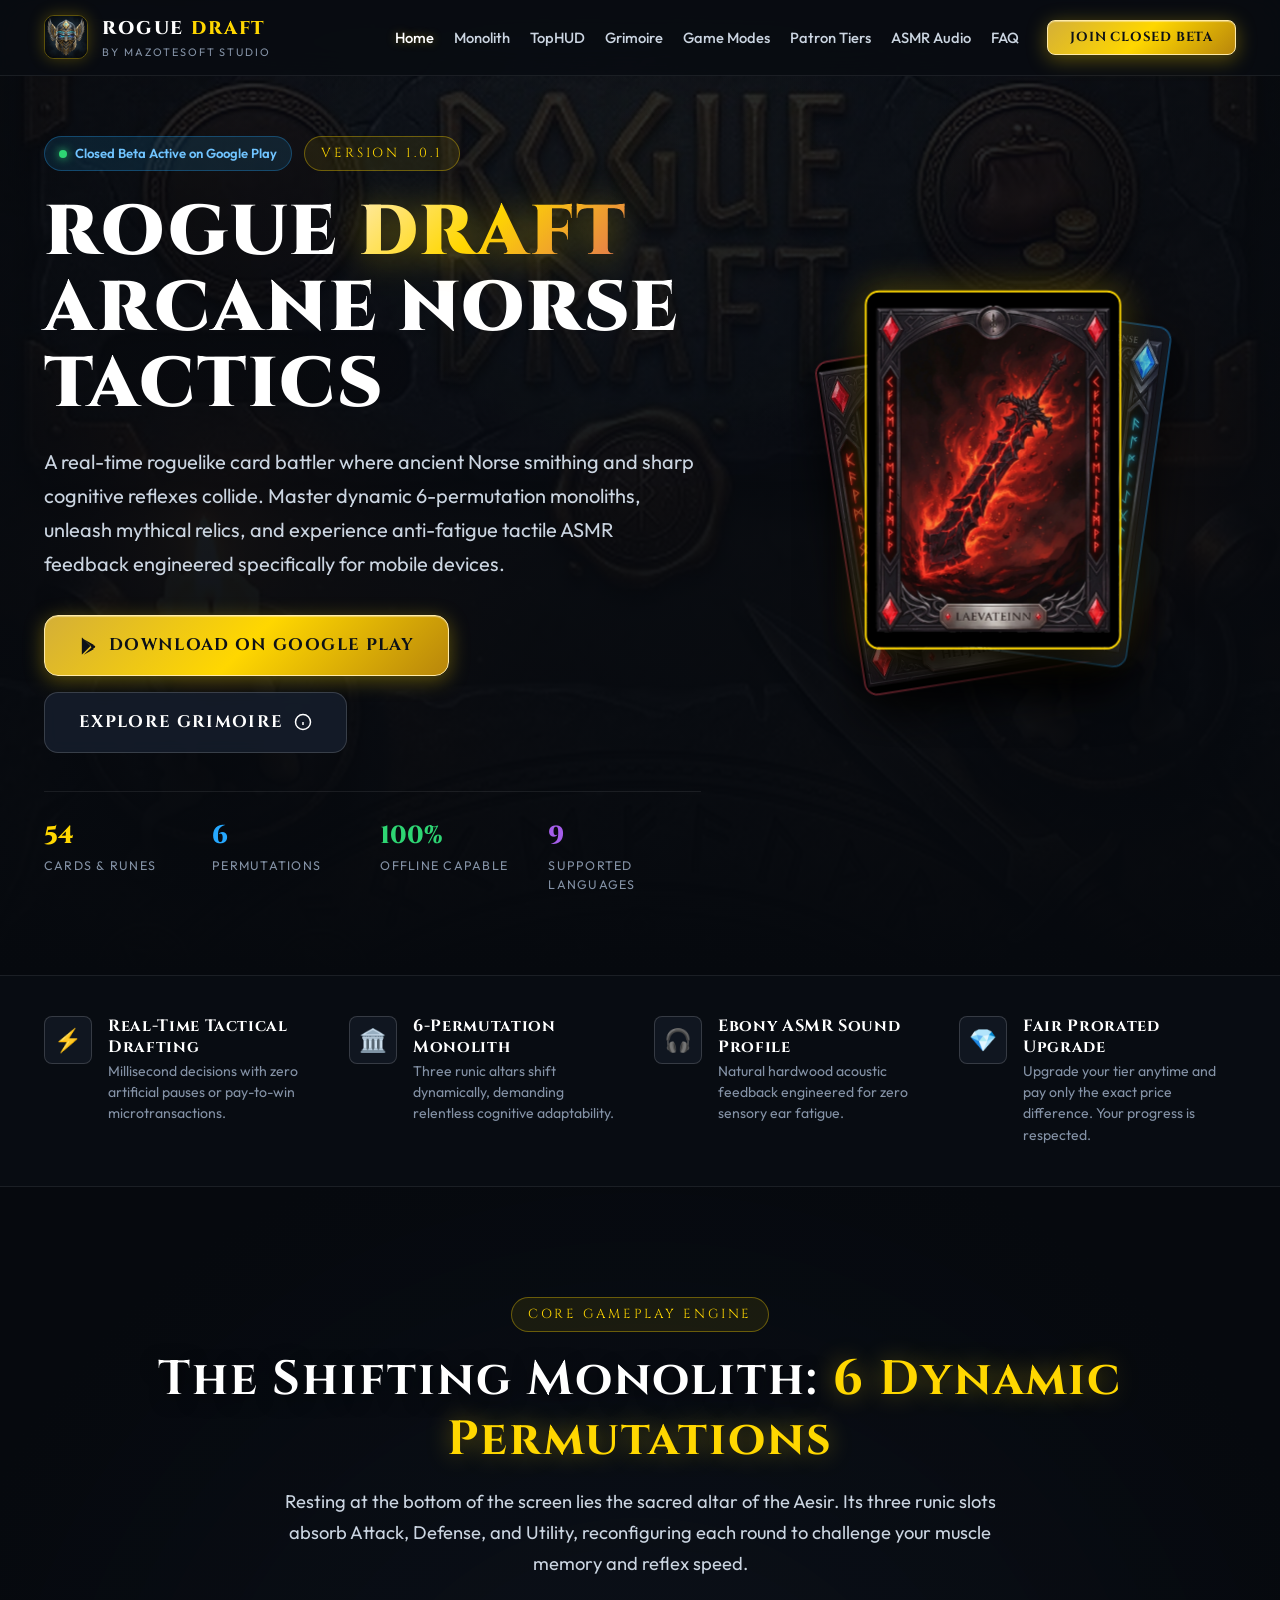
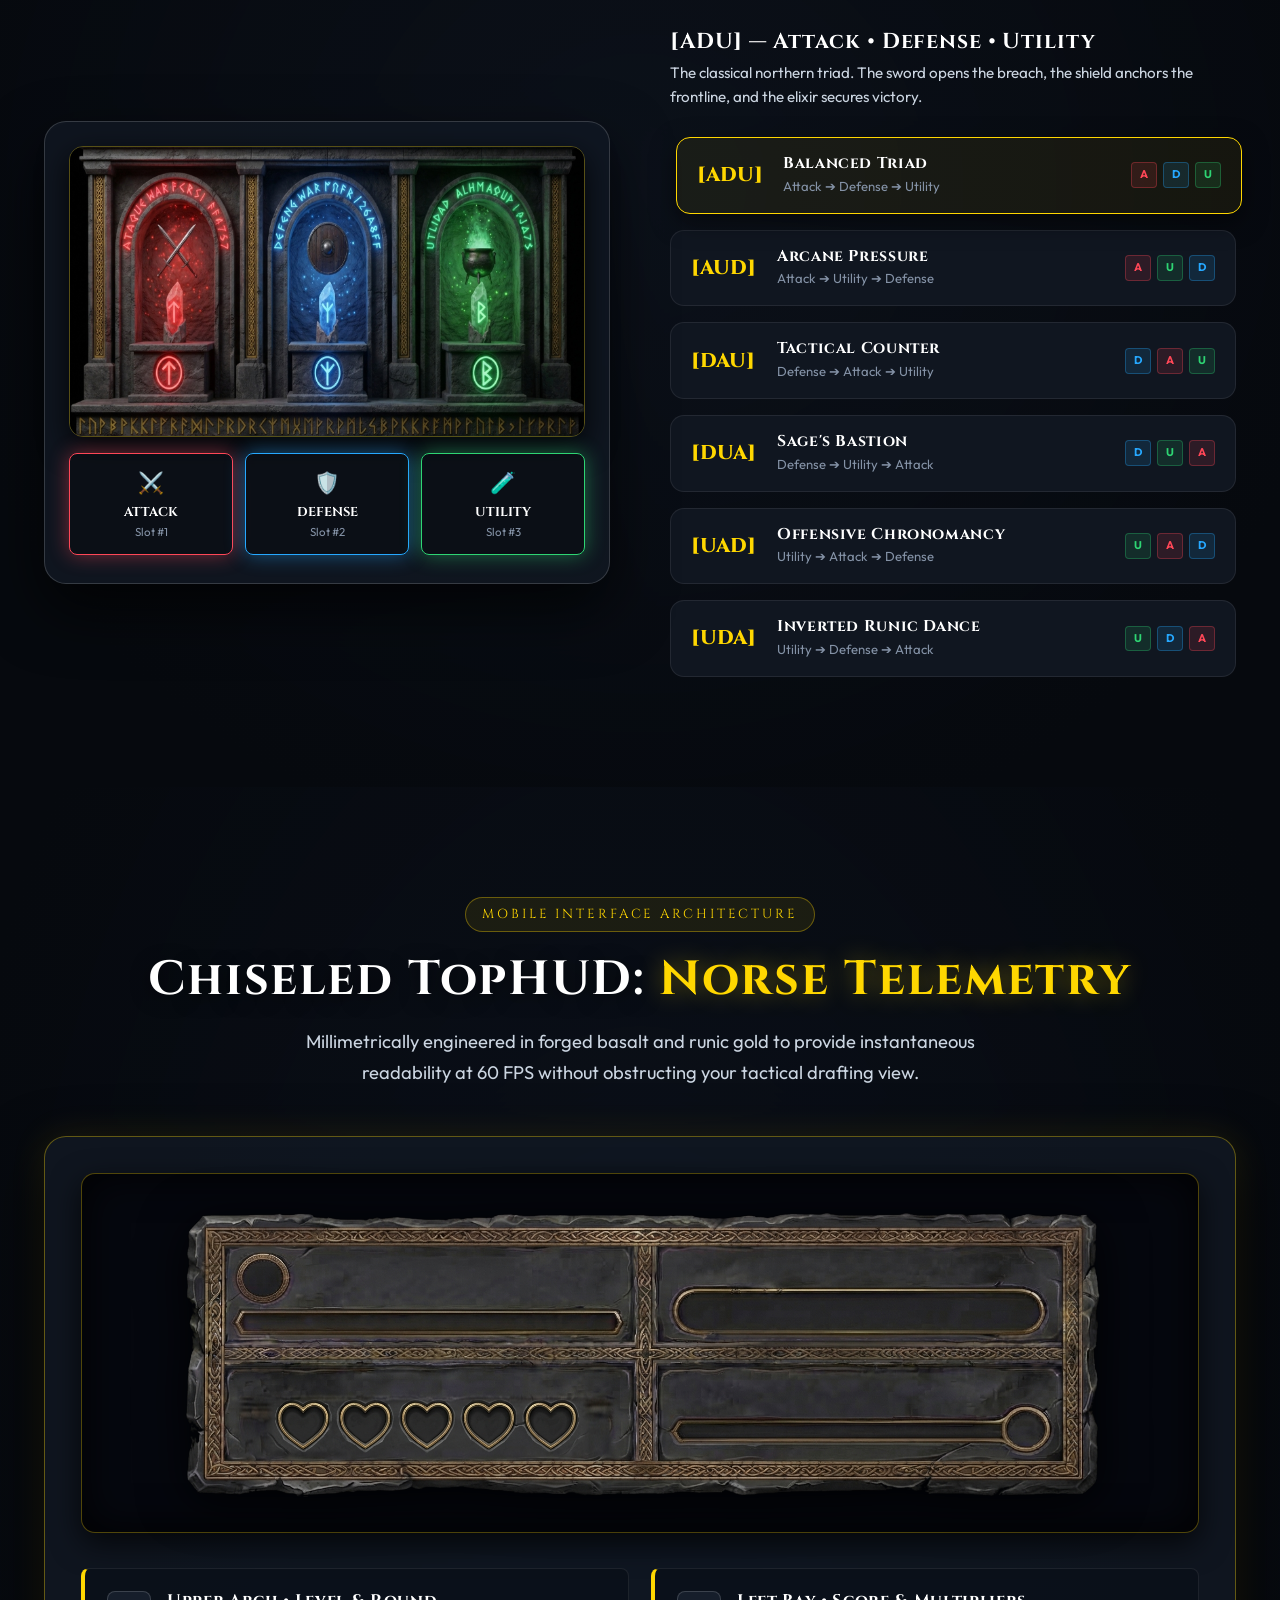
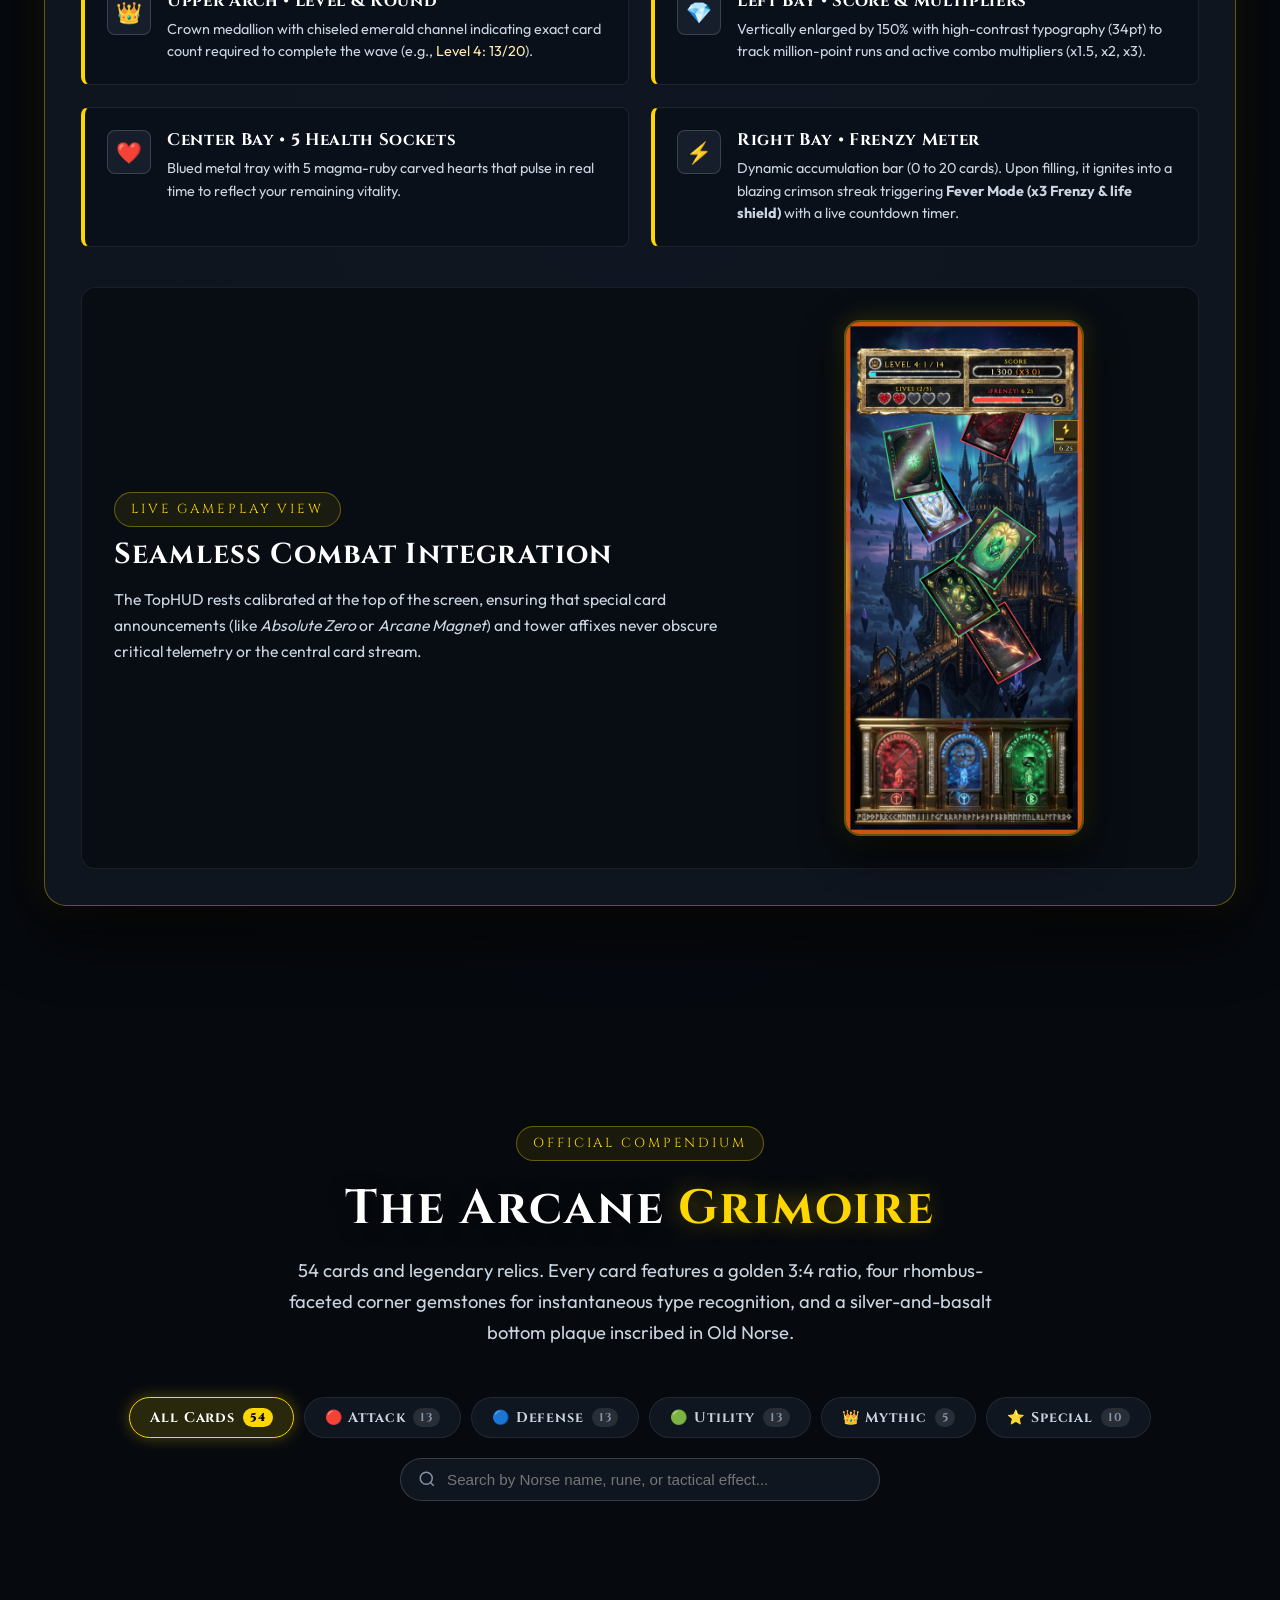
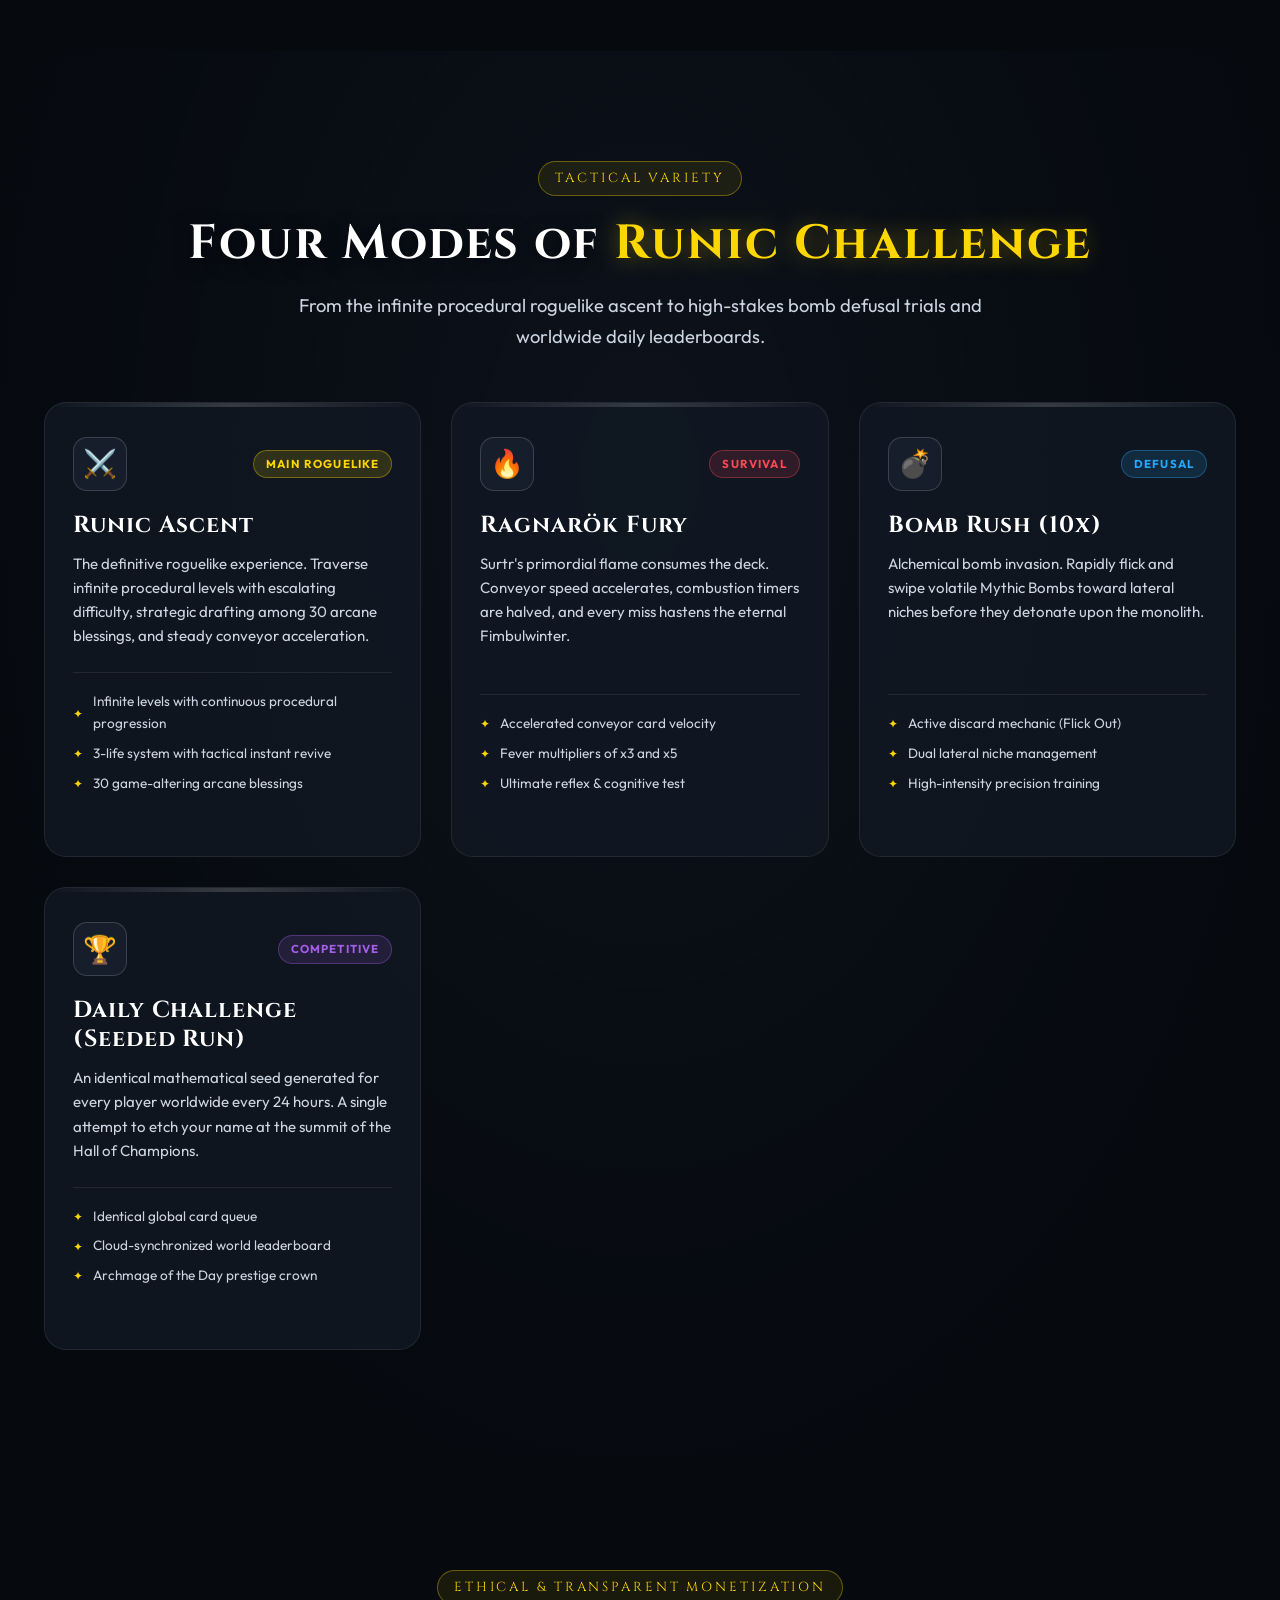
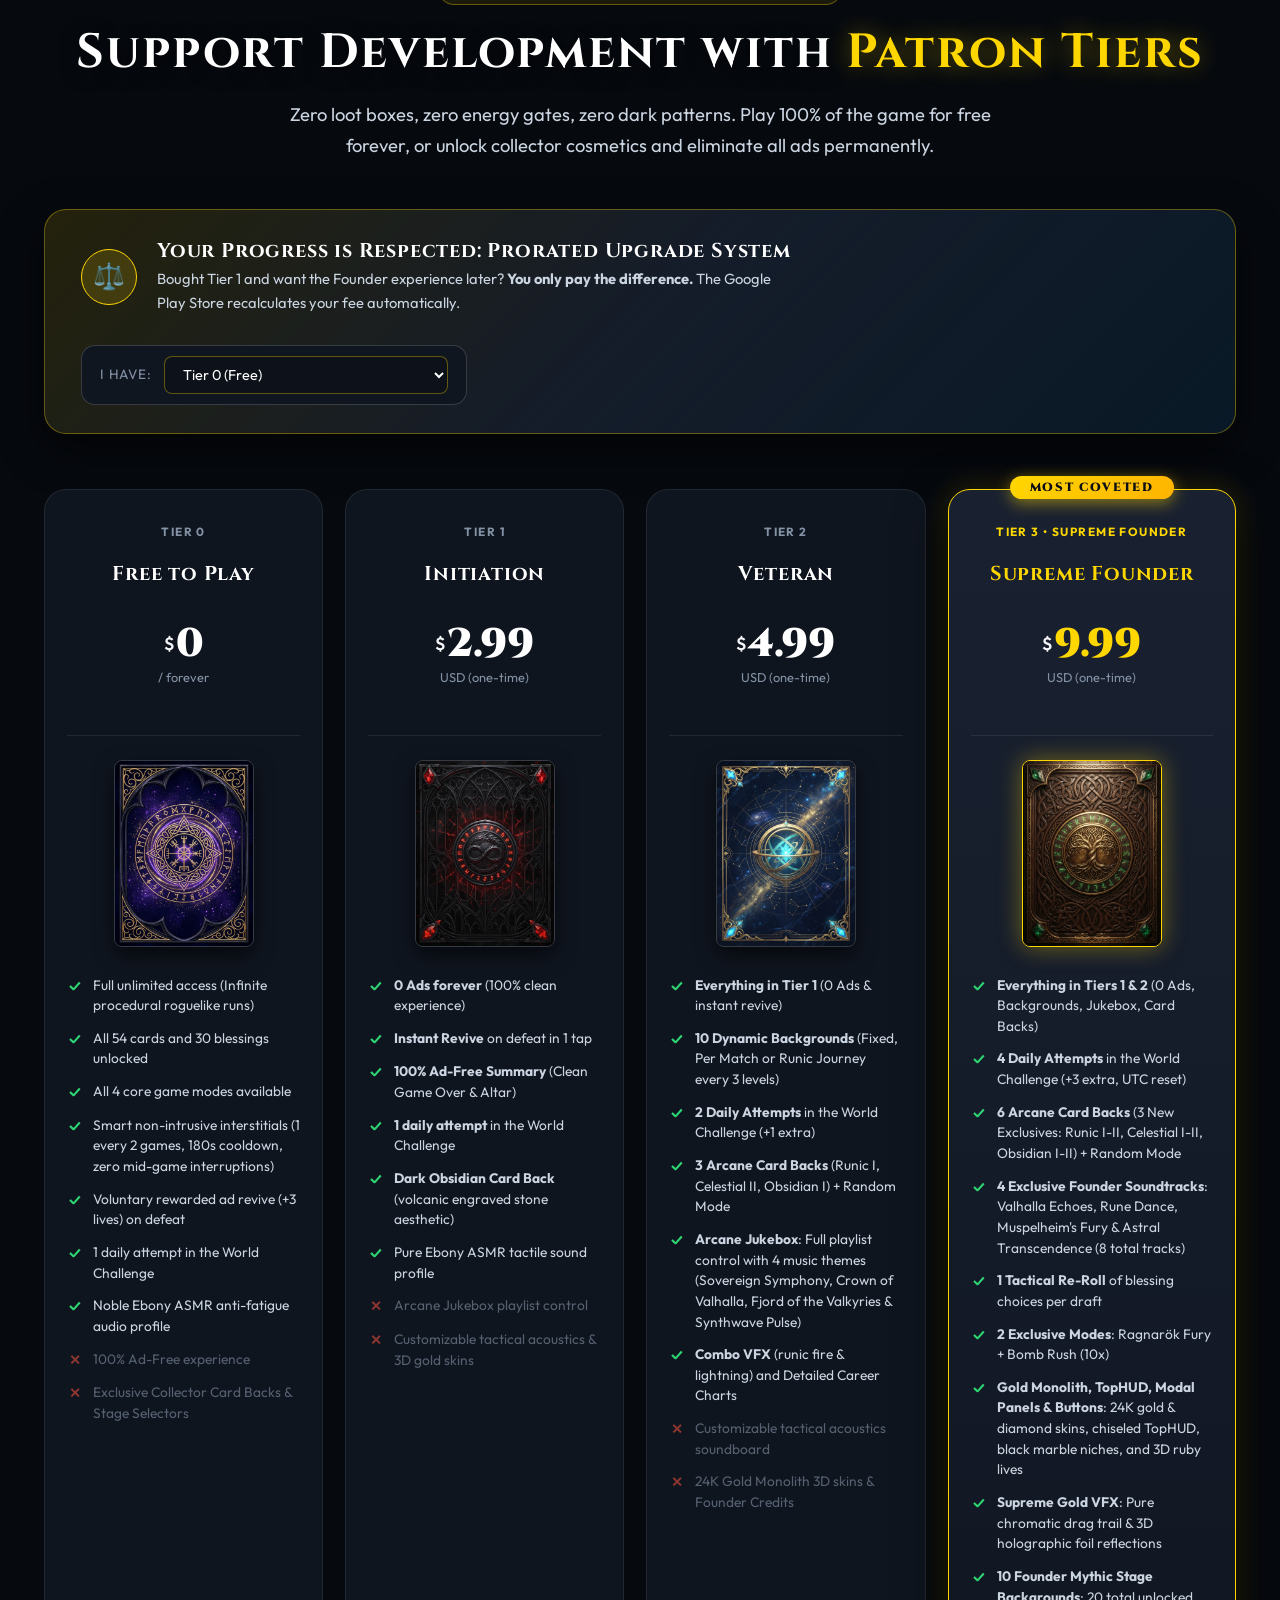
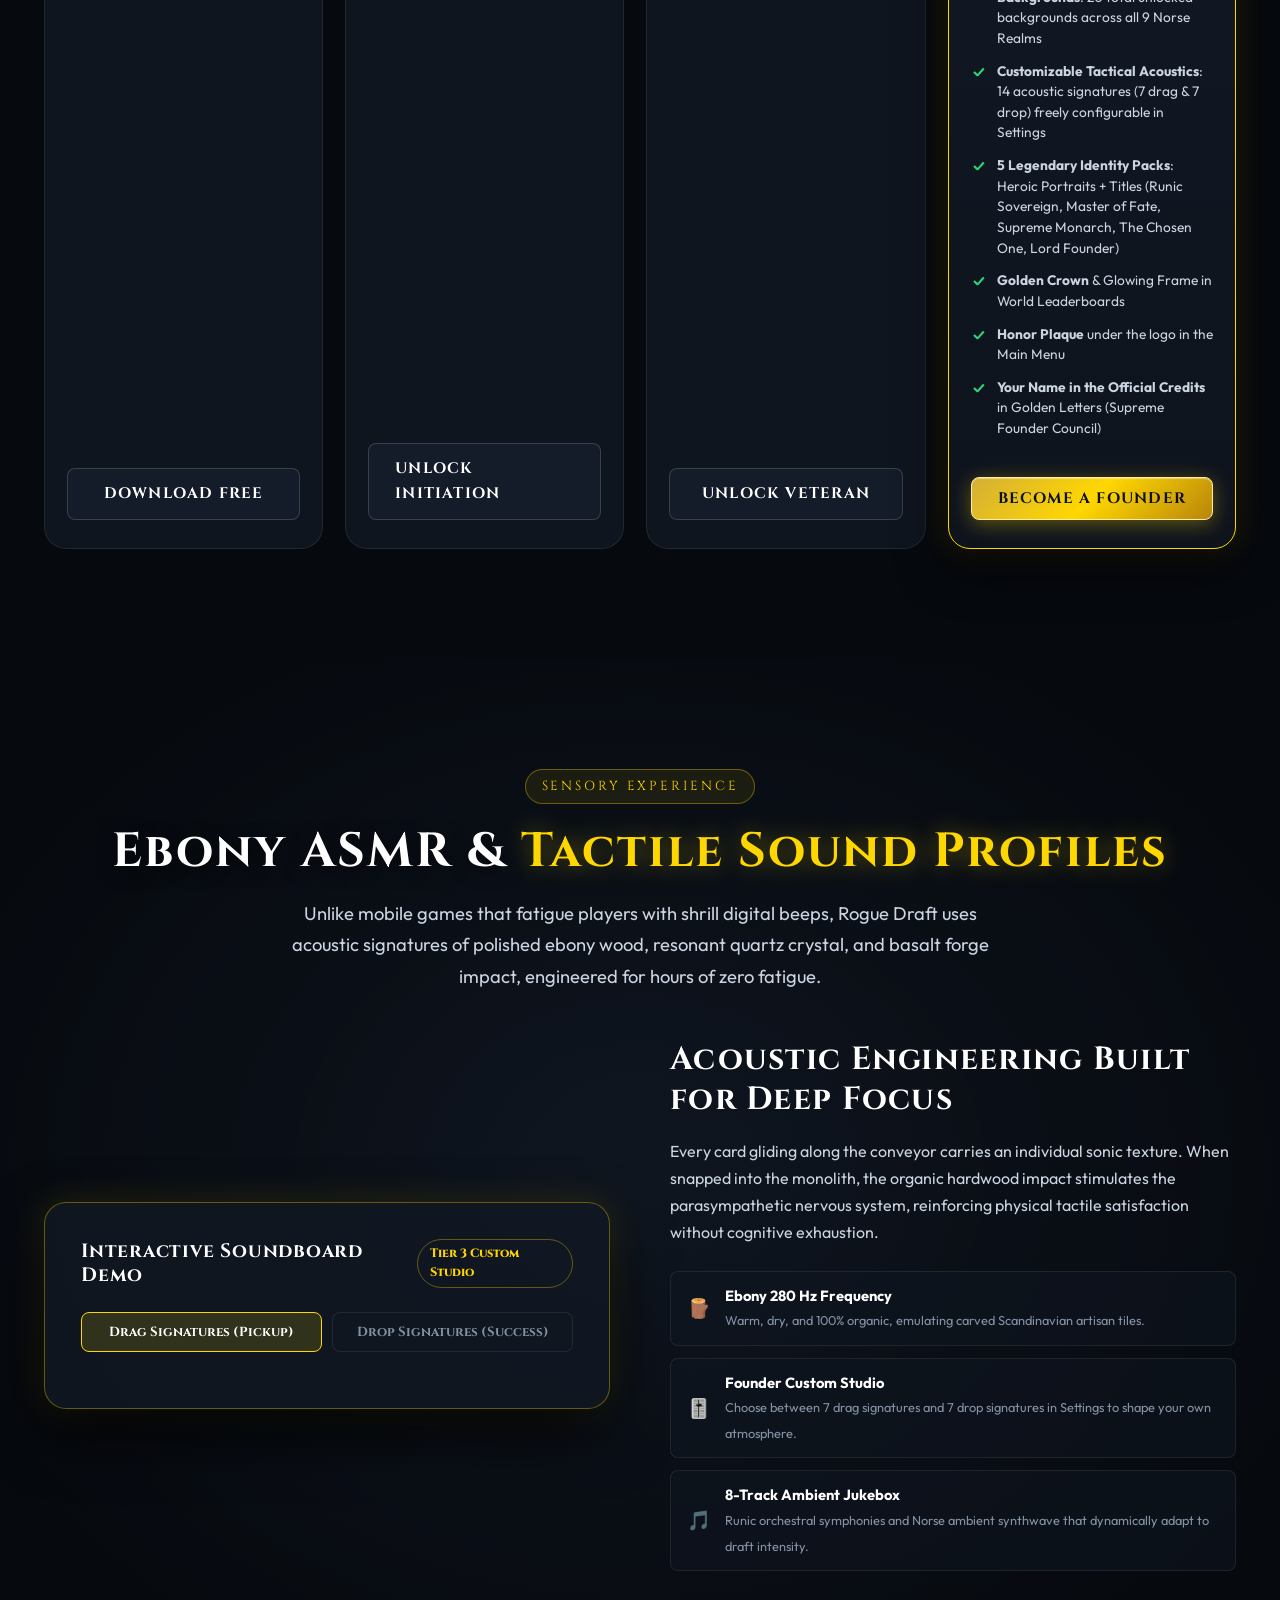
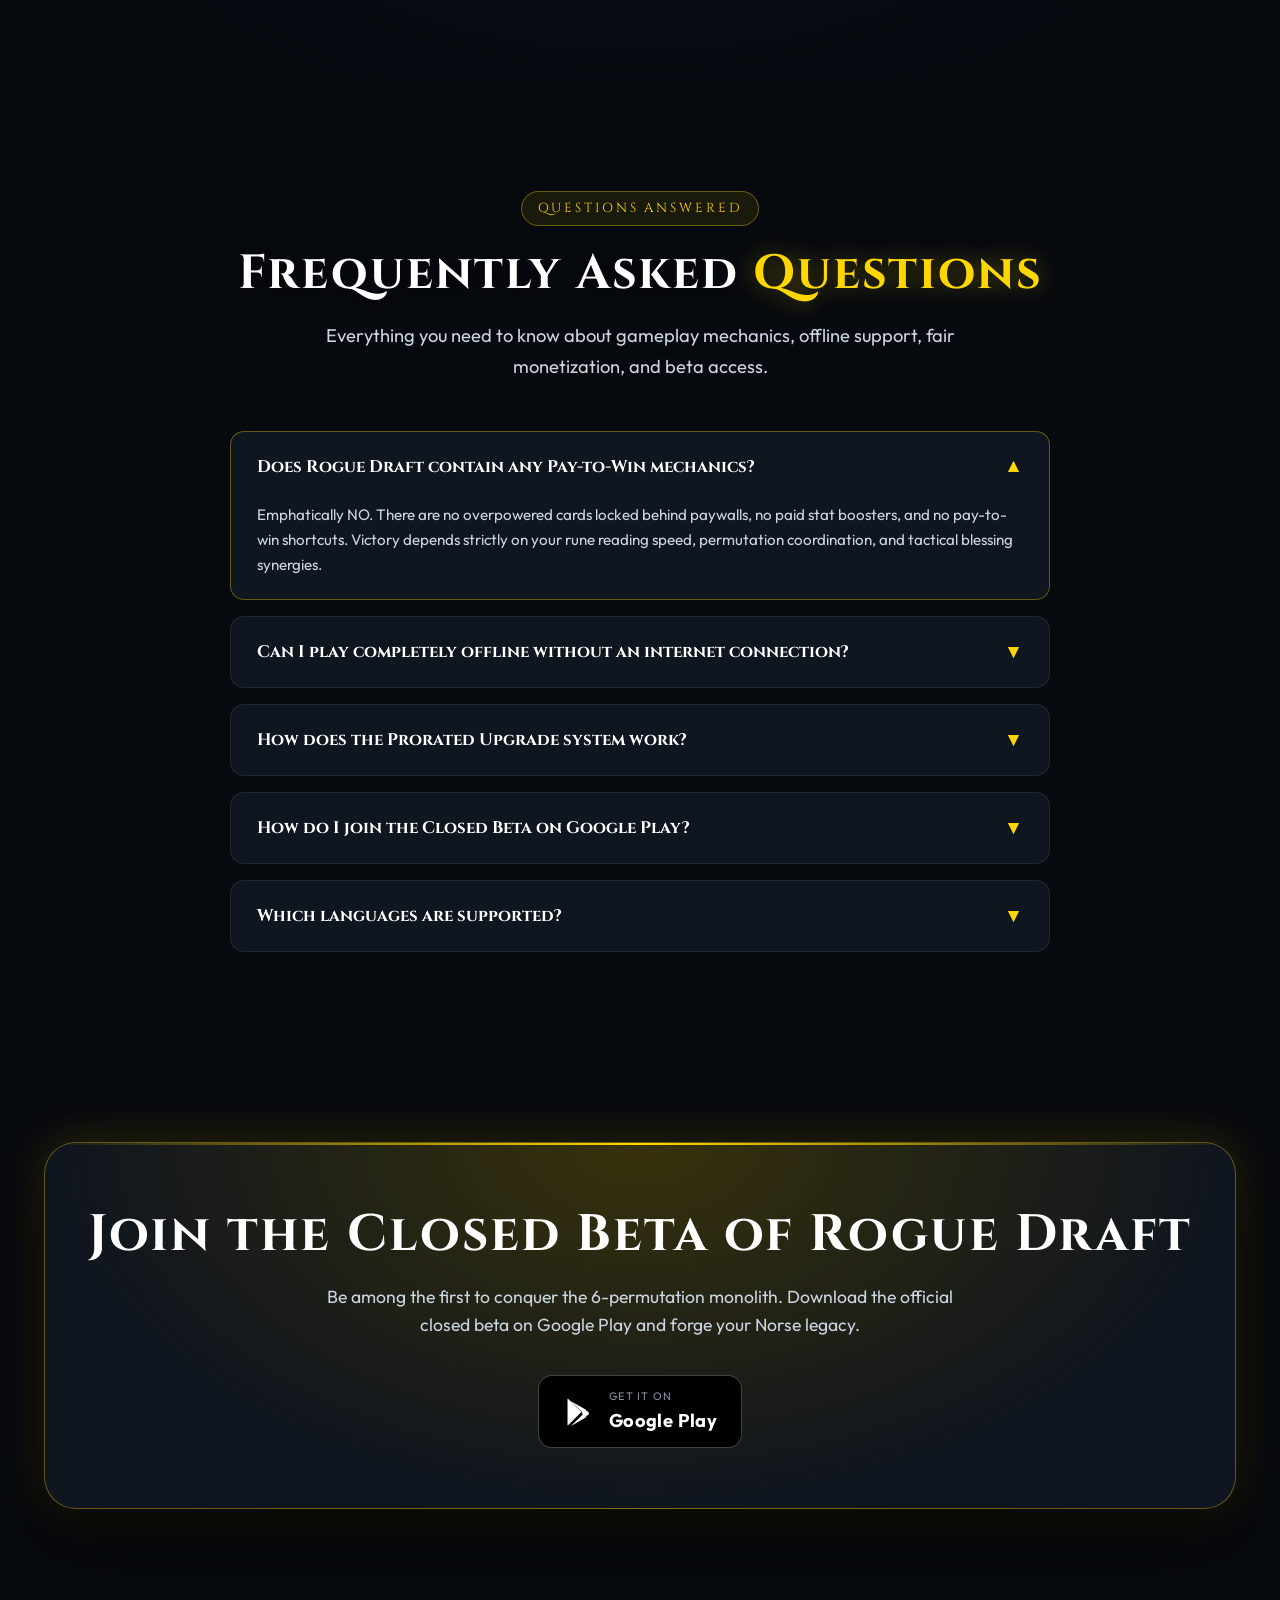
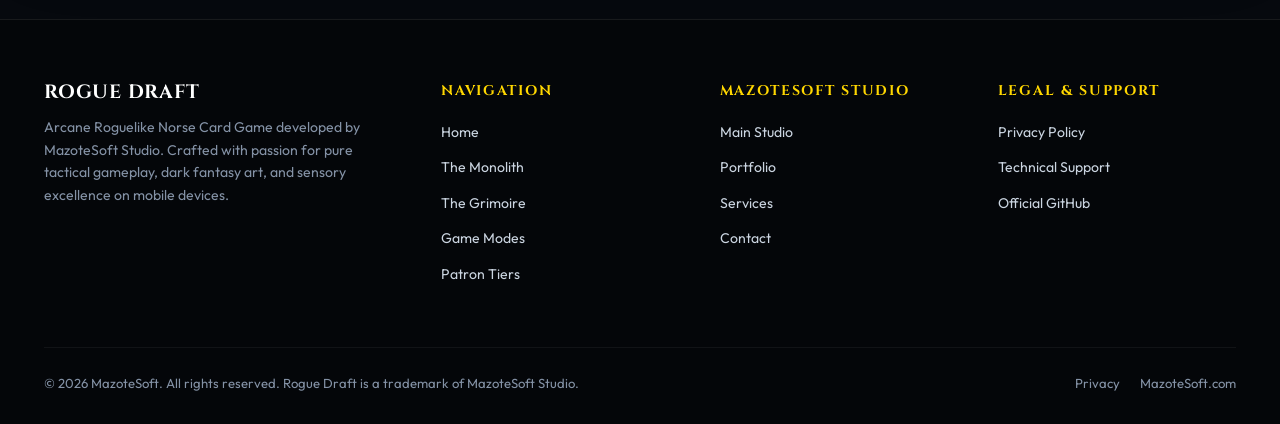
==== roguedraft/index.html @ 94a4a5cc "Translate landing page to English and synchronize tiers exactly with Google Play Store" ====
<!DOCTYPE html>
<html lang="en">
<head>
  <base href="/roguedraft/">
  <meta charset="UTF-8">
  <meta name="viewport" content="width=device-width, initial-scale=1.0">
  <title>Rogue Draft | Arcane Roguelike Norse Card Game — MazoteSoft</title>
  <meta name="description" content="Rogue Draft is a real-time tactical Norse roguelike card game featuring dynamic 6-permutation monoliths, anti-fatigue Ebony ASMR audio, and 54 collectible cards.">
  <meta name="keywords" content="Rogue Draft, MazoteSoft, card roguelike, card battler, Norse mythology, tactical drafting, Android indie game, Unity card game, deckbuilder">
  <meta name="author" content="MazoteSoft">

  <!-- Open Graph / Social Media -->
  <meta property="og:type" content="website">
  <meta property="og:title" content="Rogue Draft | Arcane Roguelike Norse Card Game">
  <meta property="og:description" content="Real-time tactical drafting, Norse arcane lore, and anti-fatigue Ebony ASMR audio. Conquer the 6 runic monolith permutations of Valhalla.">
  <meta property="og:image" content="https://mazotesoft.com/roguedraft/assets/feature_graphic.png">
  <meta property="og:url" content="https://mazotesoft.com/roguedraft">

  <!-- Twitter Meta -->
  <meta name="twitter:card" content="summary_large_image">
  <meta name="twitter:title" content="Rogue Draft | Arcane Roguelike Norse Card Game">
  <meta name="twitter:description" content="Tactical real-time Norse roguelike card game by MazoteSoft. 54 unique cards, 6 monolith permutations, and ebony tactile ASMR audio.">
  <meta name="twitter:image" content="https://mazotesoft.com/roguedraft/assets/feature_graphic.png">

  <!-- Favicon -->
  <link rel="icon" type="image/png" href="/roguedraft/assets/app_icon_512.png">

  <!-- Google Fonts: Cinzel & Outfit -->
  <link rel="preconnect" href="https://fonts.googleapis.com">
  <link rel="preconnect" href="https://fonts.gstatic.com" crossorigin>
  <link href="https://fonts.googleapis.com/css2?family=Cinzel:wght@600;700;800;900&family=Outfit:wght@300;400;500;600;700;800&display=swap" rel="stylesheet">

  <link rel="stylesheet" href="/roguedraft/styles.css">
</head>
<body>

  <!-- ==========================================================================
       NAVIGATION HEADER
       ========================================================================== -->
  <header class="site-header" id="siteHeader">
    <div class="container nav-container">
      <a href="https://mazotesoft.com" class="nav-brand" aria-label="MazoteSoft Studio">
        <div class="nav-brand-icon">
          <img src="/roguedraft/assets/app_icon.png" alt="Rogue Draft Icon">
        </div>
        <div class="nav-brand-text">
          <span class="brand-title">ROGUE <span>DRAFT</span></span>
          <span class="brand-sub">BY MAZOTESOFT STUDIO</span>
        </div>
      </a>

      <!-- Navigation Menu -->
      <nav class="nav-menu" id="navMenu">
        <a href="#hero" class="nav-link active">Home</a>
        <a href="#monolith" class="nav-link">Monolith</a>
        <a href="#tophud" class="nav-link">TopHUD</a>
        <a href="#grimoire" class="nav-link">Grimoire</a>
        <a href="#modes" class="nav-link">Game Modes</a>
        <a href="#tiers" class="nav-link">Patron Tiers</a>
        <a href="#soundboard" class="nav-link">ASMR Audio</a>
        <a href="#faq" class="nav-link">FAQ</a>
      </nav>

      <div class="nav-actions">
        <a href="#playstore" class="btn btn-primary btn-sm btn-header-beta">
          <span>Join Closed Beta</span>
        </a>
        <button class="mobile-toggle" id="mobileToggle" aria-label="Open menu">☰</button>
      </div>
    </div>
  </header>

  <!-- ==========================================================================
       HERO SECTION
       ========================================================================== -->
  <section class="hero-section" id="hero">
    <div class="hero-bg-layer">
      <img src="/roguedraft/assets/hero_bg.jpg" alt="Arcane Norse Background" class="hero-bg-image">
      <div class="hero-overlay"></div>
    </div>

    <div class="container hero-grid">
      <div class="hero-content">
        <div class="hero-badge-container">
          <div class="hero-badge-pill">
            <span class="hero-badge-pulse"></span>
            <span>Closed Beta Active on Google Play</span>
          </div>
          <span class="section-tag" style="margin-bottom: 0;">VERSION 1.0.1</span>
        </div>

        <h1 class="hero-title">
          ROGUE <span class="title-accent">DRAFT</span><br>
          ARCANE NORSE TACTICS
        </h1>

        <p class="hero-lead">
          A real-time roguelike card battler where ancient Norse smithing and sharp cognitive reflexes collide. 
          Master dynamic 6-permutation monoliths, unleash mythical relics, and experience anti-fatigue tactile ASMR feedback engineered specifically for mobile devices.
        </p>

        <div class="hero-cta-group">
          <a href="#playstore" class="btn btn-primary btn-lg">
            <svg width="20" height="20" viewBox="0 0 24 24" fill="currentColor"><path d="M3.609 1.814L13.793 12 3.61 22.186a2.008 2.008 0 0 1-.22-.387V2.2c.068-.137.142-.268.219-.386zm11.605 11.606l2.385 2.385-11.83 6.83 9.445-9.215zm2.385-2.84l-2.385 2.385L5.764 3.75l11.83 6.83zm1.185 1.185c.42.242.686.69.686 1.235 0 .546-.266.993-.686 1.235l-2.146 1.238-2.613-2.473 2.613-2.473 2.146 1.238z"/></svg>
            <span>Download on Google Play</span>
          </a>

          <a href="#grimoire" class="btn btn-secondary btn-lg">
            <span>Explore Grimoire</span>
            <svg width="18" height="18" viewBox="0 0 24 24" fill="none" stroke="currentColor" stroke-width="2"><circle cx="12" cy="12" r="10"/><path d="M12 16v-4M12 8h.01"/></svg>
          </a>
        </div>

        <div class="hero-stats">
          <div class="hero-stat-item">
            <span class="stat-value gold">54</span>
            <span class="stat-label">Cards & Runes</span>
          </div>
          <div class="hero-stat-item">
            <span class="stat-value blue">6</span>
            <span class="stat-label">Permutations</span>
          </div>
          <div class="hero-stat-item">
            <span class="stat-value green">100%</span>
            <span class="stat-label">Offline Capable</span>
          </div>
          <div class="hero-stat-item">
            <span class="stat-value purple">9</span>
            <span class="stat-label">Supported Languages</span>
          </div>
        </div>
      </div>

      <!-- 3D Card Stack Showcase -->
      <div class="hero-visual">
        <div class="card-showcase-stack">
          <!-- Card 1: Helheim Scythe -->
          <div class="stack-card stack-card-1">
            <img src="/roguedraft/assets/card_hel.jpg" alt="Scythe of Helheim">
          </div>
          <!-- Card 2: Freyja's Mirror -->
          <div class="stack-card stack-card-2">
            <img src="/roguedraft/assets/card_freya.jpg" alt="Freyja's Mirror">
          </div>
          <!-- Card 3: Surtr's Blade -->
          <div class="stack-card stack-card-3">
            <img src="/roguedraft/assets/card_surtr.jpg" alt="Surtr's Volcanic Greatsword">
          </div>
        </div>
      </div>
    </div>
  </section>

  <!-- ==========================================================================
       FEATURE PILLARS STRIP
       ========================================================================== -->
  <section class="feature-strip">
    <div class="container feature-strip-grid">
      <div class="pillar-item">
        <div class="pillar-icon-box">⚡</div>
        <div class="pillar-info">
          <h4>Real-Time Tactical Drafting</h4>
          <p>Millisecond decisions with zero artificial pauses or pay-to-win microtransactions.</p>
        </div>
      </div>

      <div class="pillar-item">
        <div class="pillar-icon-box">🏛️</div>
        <div class="pillar-info">
          <h4>6-Permutation Monolith</h4>
          <p>Three runic altars shift dynamically, demanding relentless cognitive adaptability.</p>
        </div>
      </div>

      <div class="pillar-item">
        <div class="pillar-icon-box">🎧</div>
        <div class="pillar-info">
          <h4>Ebony ASMR Sound Profile</h4>
          <p>Natural hardwood acoustic feedback engineered for zero sensory ear fatigue.</p>
        </div>
      </div>

      <div class="pillar-item">
        <div class="pillar-icon-box">💎</div>
        <div class="pillar-info">
          <h4>Fair Prorated Upgrade</h4>
          <p>Upgrade your tier anytime and pay only the exact price difference. Your progress is respected.</p>
        </div>
      </div>
    </div>
  </section>

  <!-- ==========================================================================
       MONOLITH & PERMUTATIONS SECTION
       ========================================================================== -->
  <section class="monolith-section" id="monolith">
    <div class="container">
      <div class="section-header text-center">
        <span class="section-tag">CORE GAMEPLAY ENGINE</span>
        <h2 class="section-title">The Shifting Monolith: <span class="accent-gold">6 Dynamic Permutations</span></h2>
        <p class="section-subtitle">
          Resting at the bottom of the screen lies the sacred altar of the Aesir. Its three runic slots absorb Attack, Defense, and Utility, 
          reconfiguring each round to challenge your muscle memory and reflex speed.
        </p>
      </div>

      <div class="monolith-wrapper">
        <!-- Visual Monolith Presentation -->
        <div class="monolith-visual-card">
          <div class="monolith-media-box">
            <img src="/roguedraft/assets/monolith_adu.jpg" alt="Runic Monolith Triad ADU">
          </div>

          <div class="monolith-altar-slots" id="altarSlotsContainer">
            <div class="altar-slot attack-slot active">
              <div class="altar-slot-icon">⚔️</div>
              <div class="altar-slot-name">Attack</div>
              <div class="altar-slot-desc">Slot #1</div>
            </div>
            <div class="altar-slot defense-slot active">
              <div class="altar-slot-icon">🛡️</div>
              <div class="altar-slot-name">Defense</div>
              <div class="altar-slot-desc">Slot #2</div>
            </div>
            <div class="altar-slot utility-slot active">
              <div class="altar-slot-icon">🧪</div>
              <div class="altar-slot-name">Utility</div>
              <div class="altar-slot-desc">Slot #3</div>
            </div>
          </div>
        </div>

        <!-- Interactive Permutations Selector -->
        <div class="permutations-selector">
          <div style="margin-bottom: 12px;">
            <h3 id="permDescTitle" style="color: #fff; font-size: 1.35rem; margin-bottom: 6px;">[ADU] — Attack • Defense • Utility</h3>
            <p id="permDescText" style="color: var(--text-secondary); font-size: 0.95rem; line-height: 1.6;">
              The classical northern triad. The sword opens the breach, the shield anchors the frontline, and the elixir secures victory.
            </p>
          </div>

          <div class="permutation-item active" data-perm="ADU">
            <div class="perm-left">
              <span class="perm-code">[ADU]</span>
              <div class="perm-details">
                <h4>Balanced Triad</h4>
                <p>Attack ➔ Defense ➔ Utility</p>
              </div>
            </div>
            <div class="perm-badges">
              <span class="perm-badge badge-a">A</span>
              <span class="perm-badge badge-d">D</span>
              <span class="perm-badge badge-u">U</span>
            </div>
          </div>

          <div class="permutation-item" data-perm="AUD">
            <div class="perm-left">
              <span class="perm-code">[AUD]</span>
              <div class="perm-details">
                <h4>Arcane Pressure</h4>
                <p>Attack ➔ Utility ➔ Defense</p>
              </div>
            </div>
            <div class="perm-badges">
              <span class="perm-badge badge-a">A</span>
              <span class="perm-badge badge-u">U</span>
              <span class="perm-badge badge-d">D</span>
            </div>
          </div>

          <div class="permutation-item" data-perm="DAU">
            <div class="perm-left">
              <span class="perm-code">[DAU]</span>
              <div class="perm-details">
                <h4>Tactical Counter</h4>
                <p>Defense ➔ Attack ➔ Utility</p>
              </div>
            </div>
            <div class="perm-badges">
              <span class="perm-badge badge-d">D</span>
              <span class="perm-badge badge-a">A</span>
              <span class="perm-badge badge-u">U</span>
            </div>
          </div>

          <div class="permutation-item" data-perm="DUA">
            <div class="perm-left">
              <span class="perm-code">[DUA]</span>
              <div class="perm-details">
                <h4>Sage's Bastion</h4>
                <p>Defense ➔ Utility ➔ Attack</p>
              </div>
            </div>
            <div class="perm-badges">
              <span class="perm-badge badge-d">D</span>
              <span class="perm-badge badge-u">U</span>
              <span class="perm-badge badge-a">A</span>
            </div>
          </div>

          <div class="permutation-item" data-perm="UAD">
            <div class="perm-left">
              <span class="perm-code">[UAD]</span>
              <div class="perm-details">
                <h4>Offensive Chronomancy</h4>
                <p>Utility ➔ Attack ➔ Defense</p>
              </div>
            </div>
            <div class="perm-badges">
              <span class="perm-badge badge-u">U</span>
              <span class="perm-badge badge-a">A</span>
              <span class="perm-badge badge-d">D</span>
            </div>
          </div>

          <div class="permutation-item" data-perm="UDA">
            <div class="perm-left">
              <span class="perm-code">[UDA]</span>
              <div class="perm-details">
                <h4>Inverted Runic Dance</h4>
                <p>Utility ➔ Defense ➔ Attack</p>
              </div>
            </div>
            <div class="perm-badges">
              <span class="perm-badge badge-u">U</span>
              <span class="perm-badge badge-d">D</span>
              <span class="perm-badge badge-a">A</span>
            </div>
          </div>
        </div>
      </div>
    </div>
  </section>

  <!-- ==========================================================================
       TOPHUD INTERFACE ARCHITECTURE
       ========================================================================== -->
  <section class="tophud-section" id="tophud">
    <div class="container">
      <div class="section-header text-center">
        <span class="section-tag">MOBILE INTERFACE ARCHITECTURE</span>
        <h2 class="section-title">Chiseled TopHUD: <span class="accent-gold">Norse Telemetry</span></h2>
        <p class="section-subtitle">
          Millimetrically engineered in forged basalt and runic gold to provide instantaneous readability at 60 FPS without obstructing your tactical drafting view.
        </p>
      </div>

      <div class="tophud-showcase-box">
        <div class="tophud-image-wrapper">
          <img src="/roguedraft/assets/TopHUD_5.png" alt="Official Master TopHUD (TopHUD 5) of Rogue Draft displaying Score, Health, Level, and Frenzy telemetry" class="tophud-main-img">
        </div>

        <div class="tophud-grid">
          <div class="tophud-card">
            <div class="tophud-card-icon">👑</div>
            <div class="tophud-card-info">
              <h4>Upper Arch • Level & Round</h4>
              <p>Crown medallion with chiseled emerald channel indicating exact card count required to complete the wave (e.g., <em>Level 4: 13/20</em>).</p>
            </div>
          </div>

          <div class="tophud-card">
            <div class="tophud-card-icon">💎</div>
            <div class="tophud-card-info">
              <h4>Left Bay • Score & Multipliers</h4>
              <p>Vertically enlarged by 150% with high-contrast typography (34pt) to track million-point runs and active combo multipliers (x1.5, x2, x3).</p>
            </div>
          </div>

          <div class="tophud-card">
            <div class="tophud-card-icon">❤️</div>
            <div class="tophud-card-info">
              <h4>Center Bay • 5 Health Sockets</h4>
              <p>Blued metal tray with 5 magma-ruby carved hearts that pulse in real time to reflect your remaining vitality.</p>
            </div>
          </div>

          <div class="tophud-card">
            <div class="tophud-card-icon">⚡</div>
            <div class="tophud-card-info">
              <h4>Right Bay • Frenzy Meter</h4>
              <p>Dynamic accumulation bar (0 to 20 cards). Upon filling, it ignites into a blazing crimson streak triggering <strong>Fever Mode (x3 Frenzy & life shield)</strong> with a live countdown timer.</p>
            </div>
          </div>
        </div>

        <!-- Gameplay context preview banner -->
        <div class="tophud-gameplay-preview">
          <div class="tophud-preview-text">
            <span class="section-tag" style="margin-bottom: 10px;">LIVE GAMEPLAY VIEW</span>
            <h3>Seamless Combat Integration</h3>
            <p>
              The TopHUD rests calibrated at the top of the screen, ensuring that special card announcements (like <em>Absolute Zero</em> or <em>Arcane Magnet</em>) and tower affixes never obscure critical telemetry or the central card stream.
            </p>
          </div>
          <div class="tophud-preview-media">
            <img src="/roguedraft/assets/gameplay_cap5.jpg" alt="In-game screenshot of Rogue Draft featuring TopHUD 5 and Runic Monolith in action">
          </div>
        </div>
      </div>
    </div>
  </section>

  <!-- ==========================================================================
       THE INTERACTIVE GRIMOIRE SECTION
       ========================================================================== -->
  <section class="grimoire-section" id="grimoire">
    <div class="container">
      <div class="section-header text-center">
        <span class="section-tag">OFFICIAL COMPENDIUM</span>
        <h2 class="section-title">The Arcane <span class="accent-gold">Grimoire</span></h2>
        <p class="section-subtitle">
          54 cards and legendary relics. Every card features a golden 3:4 ratio, four rhombus-faceted corner gemstones for instantaneous type recognition, 
          and a silver-and-basalt bottom plaque inscribed in Old Norse.
        </p>
      </div>

      <div class="grimoire-controls">
        <div class="grimoire-filter-bar">
          <button class="filter-btn active" data-category="all">
            <span>All Cards</span>
            <span class="filter-count">54</span>
          </button>
          <button class="filter-btn" data-category="attack">
            <span>🔴 Attack</span>
            <span class="filter-count">13</span>
          </button>
          <button class="filter-btn" data-category="defense">
            <span>🔵 Defense</span>
            <span class="filter-count">13</span>
          </button>
          <button class="filter-btn" data-category="utility">
            <span>🟢 Utility</span>
            <span class="filter-count">13</span>
          </button>
          <button class="filter-btn" data-category="mythic">
            <span>👑 Mythic</span>
            <span class="filter-count">5</span>
          </button>
          <button class="filter-btn" data-category="special">
            <span>⭐ Special</span>
            <span class="filter-count">10</span>
          </button>
        </div>

        <div class="grimoire-search-container">
          <svg class="search-icon-svg" width="18" height="18" viewBox="0 0 24 24" fill="none" stroke="currentColor" stroke-width="2"><circle cx="11" cy="11" r="8"/><line x1="21" y1="21" x2="16.65" y2="16.65"/></svg>
          <input type="text" class="grimoire-search-input" id="grimoireSearch" placeholder="Search by Norse name, rune, or tactical effect...">
        </div>
      </div>

      <!-- Live Cards Grid (Populated by script.js) -->
      <div class="grimoire-grid" id="grimoireGrid">
        <!-- Rendered by JavaScript -->
      </div>
    </div>
  </section>

  <!-- CARD INSPECTOR MODAL -->
  <div class="card-modal-backdrop" id="cardModalBackdrop" aria-hidden="true">
    <div class="card-modal-container">
      <button class="modal-close-btn" id="modalCloseBtn" aria-label="Close modal">✕</button>

      <div class="modal-card-visual" id="modalCardVisual">
        <div class="modal-card-img-wrapper">
          <img src="/roguedraft/assets/card_surtr.jpg" alt="Card">
        </div>
      </div>

      <div class="modal-card-info">
        <div class="modal-card-tag" id="modalCardTag">ATTACK • MAGMA RUBY</div>
        <h3 class="modal-card-title" id="modalCardTitle">Surtr's Greatsword</h3>
        <div class="modal-card-norse" id="modalCardNorse">« LAEVATEINN »</div>

        <div class="modal-card-stats">
          <div class="modal-stat-box">
            <span>Altar Points</span>
            <strong id="modalCardPts">+100 PTS</strong>
          </div>
          <div class="modal-stat-box">
            <span>Rarity</span>
            <strong id="modalCardRarity">Common</strong>
          </div>
        </div>

        <div class="modal-lore-block">
          <h5>Arcane Lore of the Codex</h5>
          <p id="modalCardLore">
            "The legendary volcanic greatsword forged in the flaming fissures of Muspelheim..."
          </p>
        </div>

        <div class="modal-tactical-hint">
          <strong style="color: #fff; display: block; margin-bottom: 4px;">Drafting Tip:</strong>
          <span id="modalCardTactics">Place into the Attack slot during high-tempo runs to trigger x2 combo multipliers.</span>
        </div>
      </div>
    </div>
  </div>

  <!-- ==========================================================================
       GAME MODES SECTION
       ========================================================================== -->
  <section class="modes-section" id="modes">
    <div class="container">
      <div class="section-header text-center">
        <span class="section-tag">TACTICAL VARIETY</span>
        <h2 class="section-title">Four Modes of <span class="accent-gold">Runic Challenge</span></h2>
        <p class="section-subtitle">
          From the infinite procedural roguelike ascent to high-stakes bomb defusal trials and worldwide daily leaderboards.
        </p>
      </div>

      <div class="modes-grid">
        <!-- Mode 1: Runic Ascent -->
        <div class="mode-card">
          <div class="mode-header">
            <div class="mode-icon">⚔️</div>
            <span class="mode-badge badge-featured">Main Roguelike</span>
          </div>
          <h3>Runic Ascent</h3>
          <p>The definitive roguelike experience. Traverse infinite procedural levels with escalating difficulty, strategic drafting among 30 arcane blessings, and steady conveyor acceleration.</p>
          <ul class="mode-features-list">
            <li>Infinite levels with continuous procedural progression</li>
            <li>3-life system with tactical instant revive</li>
            <li>30 game-altering arcane blessings</li>
          </ul>
        </div>

        <!-- Mode 2: Ragnarök Fury -->
        <div class="mode-card">
          <div class="mode-header">
            <div class="mode-icon">🔥</div>
            <span class="mode-badge badge-survival">Survival</span>
          </div>
          <h3>Ragnarök Fury</h3>
          <p>Surtr's primordial flame consumes the deck. Conveyor speed accelerates, combustion timers are halved, and every miss hastens the eternal Fimbulwinter.</p>
          <ul class="mode-features-list">
            <li>Accelerated conveyor card velocity</li>
            <li>Fever multipliers of x3 and x5</li>
            <li>Ultimate reflex & cognitive test</li>
          </ul>
        </div>

        <!-- Mode 3: Bomb Rush -->
        <div class="mode-card">
          <div class="mode-header">
            <div class="mode-icon">💣</div>
            <span class="mode-badge badge-speed">Defusal</span>
          </div>
          <h3>Bomb Rush (10x)</h3>
          <p>Alchemical bomb invasion. Rapidly flick and swipe volatile Mythic Bombs toward lateral niches before they detonate upon the monolith.</p>
          <ul class="mode-features-list">
            <li>Active discard mechanic (Flick Out)</li>
            <li>Dual lateral niche management</li>
            <li>High-intensity precision training</li>
          </ul>
        </div>

        <!-- Mode 4: Daily Seeded Run -->
        <div class="mode-card">
          <div class="mode-header">
            <div class="mode-icon">🏆</div>
            <span class="mode-badge badge-global">Competitive</span>
          </div>
          <h3>Daily Challenge (Seeded Run)</h3>
          <p>An identical mathematical seed generated for every player worldwide every 24 hours. A single attempt to etch your name at the summit of the Hall of Champions.</p>
          <ul class="mode-features-list">
            <li>Identical global card queue</li>
            <li>Cloud-synchronized world leaderboard</li>
            <li>Archmage of the Day prestige crown</li>
          </ul>
        </div>
      </div>
    </div>
  </section>

  <!-- ==========================================================================
       PATRON TIERS & PRORATED UPGRADE (ETHICAL & TRANSPARENT)
       ========================================================================== -->
  <section class="tiers-section" id="tiers">
    <div class="container">
      <div class="section-header text-center">
        <span class="section-tag">ETHICAL & TRANSPARENT MONETIZATION</span>
        <h2 class="section-title">Support Development with <span class="accent-gold">Patron Tiers</span></h2>
        <p class="section-subtitle">
          Zero loot boxes, zero energy gates, zero dark patterns. Play 100% of the game for free forever, 
          or unlock collector cosmetics and eliminate all ads permanently.
        </p>
      </div>

      <!-- Prorated Upgrade Interactive Banner -->
      <div class="prorated-banner">
        <div class="prorated-info">
          <div class="prorated-icon">⚖️</div>
          <div class="prorated-text">
            <h4>Your Progress is Respected: Prorated Upgrade System</h4>
            <p>
              Bought Tier 1 and want the Founder experience later? 
              <strong>You only pay the difference.</strong> The Google Play Store recalculates your fee automatically.
            </p>
          </div>
        </div>

        <div class="upgrade-calculator-box">
          <label for="upgradeCalcSelect">I have:</label>
          <select id="upgradeCalcSelect" class="calc-select" aria-label="Select current tier">
            <option value="0">Tier 0 (Free)</option>
            <option value="1">Tier 1: Initiation ($2.99 USD)</option>
            <option value="2">Tier 2: Veteran ($4.99 USD)</option>
            <option value="3">Tier 3: Supreme Founder ($9.99 USD)</option>
          </select>
        </div>
      </div>

      <!-- 4 Tiers Comparison Grid (EXACTLY MATCHING GOOGLE PLAY STORE) -->
      <div class="tiers-grid">
        <!-- Tier 0: Free to Play -->
        <div class="tier-card">
          <div class="tier-header">
            <span class="tier-badge">TIER 0</span>
            <h3 class="tier-name">Free to Play</h3>
          </div>
          <div class="tier-pricing">
            <div><span class="price-cur">$</span><span class="price-main">0</span></div>
            <span class="price-type">/ forever</span>
            <div class="prorated-tag-wrap"></div>
          </div>
          <div class="tier-cardback-preview">
            <img src="/roguedraft/assets/CardBack_Arcane.jpg" alt="Classic Arcane Card Back">
          </div>
          <ul class="tier-features">
            <li><span class="check-icon">✓</span><span class="tier-feature-desc">Full unlimited access (Infinite procedural roguelike runs)</span></li>
            <li><span class="check-icon">✓</span><span class="tier-feature-desc">All 54 cards and 30 blessings unlocked</span></li>
            <li><span class="check-icon">✓</span><span class="tier-feature-desc">All 4 core game modes available</span></li>
            <li><span class="check-icon">✓</span><span class="tier-feature-desc">Smart non-intrusive interstitials (1 every 2 games, 180s cooldown, zero mid-game interruptions)</span></li>
            <li><span class="check-icon">✓</span><span class="tier-feature-desc">Voluntary rewarded ad revive (+3 lives) on defeat</span></li>
            <li><span class="check-icon">✓</span><span class="tier-feature-desc">1 daily attempt in the World Challenge</span></li>
            <li><span class="check-icon">✓</span><span class="tier-feature-desc">Noble Ebony ASMR anti-fatigue audio profile</span></li>
            <li class="excluded"><span class="check-icon">✕</span><span class="tier-feature-desc">100% Ad-Free experience</span></li>
            <li class="excluded"><span class="check-icon">✕</span><span class="tier-feature-desc">Exclusive Collector Card Backs & Stage Selectors</span></li>
          </ul>
          <div class="tier-footer">
            <a href="#playstore" class="btn btn-secondary" style="width: 100%;">Download Free</a>
          </div>
        </div>

        <!-- Tier 1: Initiation -->
        <div class="tier-card">
          <div class="tier-header">
            <span class="tier-badge">TIER 1</span>
            <h3 class="tier-name">Initiation</h3>
          </div>
          <div class="tier-pricing">
            <div><span class="price-cur">$</span><span class="price-main" id="t1PriceDisplay">2.99</span></div>
            <span class="price-type">USD (one-time)</span>
            <div class="prorated-tag-wrap">
              <span class="prorated-tag" id="t1ProratedTag" style="display: none;">✓ Owned</span>
            </div>
          </div>
          <div class="tier-cardback-preview">
            <img src="/roguedraft/assets/cardback_obsidiana.jpg" alt="Dark Obsidian Card Back">
          </div>
          <ul class="tier-features">
            <li><span class="check-icon">✓</span><span class="tier-feature-desc"><strong>0 Ads forever</strong> (100% clean experience)</span></li>
            <li><span class="check-icon">✓</span><span class="tier-feature-desc"><strong>Instant Revive</strong> on defeat in 1 tap</span></li>
            <li><span class="check-icon">✓</span><span class="tier-feature-desc"><strong>100% Ad-Free Summary</strong> (Clean Game Over & Altar)</span></li>
            <li><span class="check-icon">✓</span><span class="tier-feature-desc"><strong>1 daily attempt</strong> in the World Challenge</span></li>
            <li><span class="check-icon">✓</span><span class="tier-feature-desc"><strong>Dark Obsidian Card Back</strong> (volcanic engraved stone aesthetic)</span></li>
            <li><span class="check-icon">✓</span><span class="tier-feature-desc">Pure Ebony ASMR tactile sound profile</span></li>
            <li class="excluded"><span class="check-icon">✕</span><span class="tier-feature-desc">Arcane Jukebox playlist control</span></li>
            <li class="excluded"><span class="check-icon">✕</span><span class="tier-feature-desc">Customizable tactical acoustics & 3D gold skins</span></li>
          </ul>
          <div class="tier-footer">
            <a href="#playstore" class="btn btn-secondary" style="width: 100%;">Unlock Initiation</a>
          </div>
        </div>

        <!-- Tier 2: Veteran -->
        <div class="tier-card">
          <div class="tier-header">
            <span class="tier-badge">TIER 2</span>
            <h3 class="tier-name">Veteran</h3>
          </div>
          <div class="tier-pricing">
            <div><span class="price-cur">$</span><span class="price-main" id="t2PriceDisplay">4.99</span></div>
            <span class="price-type">USD (one-time)</span>
            <div class="prorated-tag-wrap">
              <span class="prorated-tag" id="t2ProratedTag" style="display: none;">Save $2.99 USD!</span>
            </div>
          </div>
          <div class="tier-cardback-preview">
            <img src="/roguedraft/assets/cardback_celestial.jpg" alt="Celestial Astral Card Back">
          </div>
          <ul class="tier-features">
            <li><span class="check-icon">✓</span><span class="tier-feature-desc"><strong>Everything in Tier 1</strong> (0 Ads & instant revive)</span></li>
            <li><span class="check-icon">✓</span><span class="tier-feature-desc"><strong>10 Dynamic Backgrounds</strong> (Fixed, Per Match or Runic Journey every 3 levels)</span></li>
            <li><span class="check-icon">✓</span><span class="tier-feature-desc"><strong>2 Daily Attempts</strong> in the World Challenge (+1 extra)</span></li>
            <li><span class="check-icon">✓</span><span class="tier-feature-desc"><strong>3 Arcane Card Backs</strong> (Runic I, Celestial II, Obsidian I) + Random Mode</span></li>
            <li><span class="check-icon">✓</span><span class="tier-feature-desc"><strong>Arcane Jukebox</strong>: Full playlist control with 4 music themes (Sovereign Symphony, Crown of Valhalla, Fjord of the Valkyries & Synthwave Pulse)</span></li>
            <li><span class="check-icon">✓</span><span class="tier-feature-desc"><strong>Combo VFX</strong> (runic fire & lightning) and Detailed Career Charts</span></li>
            <li class="excluded"><span class="check-icon">✕</span><span class="tier-feature-desc">Customizable tactical acoustics soundboard</span></li>
            <li class="excluded"><span class="check-icon">✕</span><span class="tier-feature-desc">24K Gold Monolith 3D skins & Founder Credits</span></li>
          </ul>
          <div class="tier-footer">
            <a href="#playstore" class="btn btn-secondary" style="width: 100%;">Unlock Veteran</a>
          </div>
        </div>

        <!-- Tier 3: Supreme Founder (Featured) -->
        <div class="tier-card tier-founder">
          <div class="tier-ribbon">MOST COVETED</div>
          <div class="tier-header">
            <span class="tier-badge" style="color: var(--gem-mythic);">TIER 3 • SUPREME FOUNDER</span>
            <h3 class="tier-name" style="color: var(--gem-mythic);">Supreme Founder</h3>
          </div>
          <div class="tier-pricing">
            <div><span class="price-cur">$</span><span class="price-main" id="t3PriceDisplay" style="color: var(--gem-mythic);">9.99</span></div>
            <span class="price-type">USD (one-time)</span>
            <div class="prorated-tag-wrap">
              <span class="prorated-tag" id="t3ProratedTag" style="display: none;">Prorated Upgrade!</span>
            </div>
          </div>
          <div class="tier-cardback-preview" style="border-color: var(--gem-mythic); box-shadow: 0 0 25px rgba(255, 215, 0, 0.4);">
            <img src="/roguedraft/assets/cardback_runico.jpg" alt="Supreme 24K Gold & Obsidian Founder Card Back">
          </div>
          <ul class="tier-features">
            <li><span class="check-icon">✓</span><span class="tier-feature-desc"><strong>Everything in Tiers 1 & 2</strong> (0 Ads, Backgrounds, Jukebox, Card Backs)</span></li>
            <li><span class="check-icon">✓</span><span class="tier-feature-desc"><strong>4 Daily Attempts</strong> in the World Challenge (+3 extra, UTC reset)</span></li>
            <li><span class="check-icon">✓</span><span class="tier-feature-desc"><strong>6 Arcane Card Backs</strong> (3 New Exclusives: Runic I-II, Celestial I-II, Obsidian I-II) + Random Mode</span></li>
            <li><span class="check-icon">✓</span><span class="tier-feature-desc"><strong>4 Exclusive Founder Soundtracks</strong>: Valhalla Echoes, Rune Dance, Muspelheim's Fury & Astral Transcendence (8 total tracks)</span></li>
            <li><span class="check-icon">✓</span><span class="tier-feature-desc"><strong>1 Tactical Re-Roll</strong> of blessing choices per draft</span></li>
            <li><span class="check-icon">✓</span><span class="tier-feature-desc"><strong>2 Exclusive Modes</strong>: Ragnarök Fury + Bomb Rush (10x)</span></li>
            <li><span class="check-icon">✓</span><span class="tier-feature-desc"><strong>Gold Monolith, TopHUD, Modal Panels & Buttons</strong>: 24K gold & diamond skins, chiseled TopHUD, black marble niches, and 3D ruby lives</span></li>
            <li><span class="check-icon">✓</span><span class="tier-feature-desc"><strong>Supreme Gold VFX</strong>: Pure chromatic drag trail & 3D holographic foil reflections</span></li>
            <li><span class="check-icon">✓</span><span class="tier-feature-desc"><strong>10 Founder Mythic Stage Backgrounds</strong>: 20 total unlocked backgrounds across all 9 Norse Realms</span></li>
            <li><span class="check-icon">✓</span><span class="tier-feature-desc"><strong>Customizable Tactical Acoustics</strong>: 14 acoustic signatures (7 drag & 7 drop) freely configurable in Settings</span></li>
            <li><span class="check-icon">✓</span><span class="tier-feature-desc"><strong>5 Legendary Identity Packs</strong>: Heroic Portraits + Titles (Runic Sovereign, Master of Fate, Supreme Monarch, The Chosen One, Lord Founder)</span></li>
            <li><span class="check-icon">✓</span><span class="tier-feature-desc"><strong>Golden Crown</strong> & Glowing Frame in World Leaderboards</span></li>
            <li><span class="check-icon">✓</span><span class="tier-feature-desc"><strong>Honor Plaque</strong> under the logo in the Main Menu</span></li>
            <li><span class="check-icon">✓</span><span class="tier-feature-desc"><strong>Your Name in the Official Credits</strong> in Golden Letters (Supreme Founder Council)</span></li>
          </ul>
          <div class="tier-footer">
            <a href="#playstore" class="btn btn-primary btn-founder-action" style="width: 100%; text-align: center; justify-content: center; display: flex;">
              <span>Become a Founder</span>
            </a>
          </div>
        </div>
      </div>
    </div>
  </section>

  <!-- ==========================================================================
       EBONY ASMR & AUDIO EXPERIENCE SHOWCASE
       ========================================================================== -->
  <section class="audio-section" id="soundboard">
    <div class="container">
      <div class="section-header text-center">
        <span class="section-tag">SENSORY EXPERIENCE</span>
        <h2 class="section-title">Ebony ASMR & <span class="accent-gold">Tactile Sound Profiles</span></h2>
        <p class="section-subtitle">
          Unlike mobile games that fatigue players with shrill digital beeps, Rogue Draft uses acoustic signatures 
          of polished ebony wood, resonant quartz crystal, and basalt forge impact, engineered for hours of zero fatigue.
        </p>
      </div>

      <div class="audio-grid">
        <!-- Interactive Soundboard -->
        <div class="audio-interactive-card">
          <div class="audio-card-header">
            <h4 class="soundboard-title">Interactive Soundboard Demo</h4>
            <span class="soundboard-badge">Tier 3 Custom Studio</span>
          </div>

          <div class="soundboard-tabs">
            <button class="sb-tab-btn active" data-tab="drag">Drag Signatures (Pickup)</button>
            <button class="sb-tab-btn" data-tab="snap">Drop Signatures (Success)</button>
          </div>

          <div class="sound-pads-grid" id="soundPadsGrid">
            <!-- Rendered by JavaScript -->
          </div>
        </div>

        <!-- Audio Lore & Features -->
        <div class="audio-lore">
          <h3>Acoustic Engineering Built for Deep Focus</h3>
          <p>
            Every card gliding along the conveyor carries an individual sonic texture. When snapped into the monolith, 
            the organic hardwood impact stimulates the parasympathetic nervous system, reinforcing physical tactile satisfaction without cognitive exhaustion.
          </p>

          <div class="audio-pill-list">
            <div class="audio-pill">
              <span class="audio-pill-icon">🪵</span>
              <div class="audio-pill-text">
                <strong>Ebony 280 Hz Frequency</strong>
                <span>Warm, dry, and 100% organic, emulating carved Scandinavian artisan tiles.</span>
              </div>
            </div>

            <div class="audio-pill">
              <span class="audio-pill-icon">🎚️</span>
              <div class="audio-pill-text">
                <strong>Founder Custom Studio</strong>
                <span>Choose between 7 drag signatures and 7 drop signatures in Settings to shape your own atmosphere.</span>
              </div>
            </div>

            <div class="audio-pill">
              <span class="audio-pill-icon">🎵</span>
              <div class="audio-pill-text">
                <strong>8-Track Ambient Jukebox</strong>
                <span>Runic orchestral symphonies and Norse ambient synthwave that dynamically adapt to draft intensity.</span>
              </div>
            </div>
          </div>
        </div>
      </div>
    </div>
  </section>

  <!-- ==========================================================================
       FAQ SECTION
       ========================================================================== -->
  <section class="faq-section" id="faq">
    <div class="container">
      <div class="section-header text-center">
        <span class="section-tag">QUESTIONS ANSWERED</span>
        <h2 class="section-title">Frequently Asked <span class="accent-gold">Questions</span></h2>
        <p class="section-subtitle">
          Everything you need to know about gameplay mechanics, offline support, fair monetization, and beta access.
        </p>
      </div>

      <div class="faq-list">
        <div class="faq-item open">
          <button class="faq-question">
            <span>Does Rogue Draft contain any Pay-to-Win mechanics?</span>
            <span class="faq-chevron">▼</span>
          </button>
          <div class="faq-answer">
            <p>
              Emphatically NO. There are no overpowered cards locked behind paywalls, no paid stat boosters, and no pay-to-win shortcuts. 
              Victory depends strictly on your rune reading speed, permutation coordination, and tactical blessing synergies.
            </p>
          </div>
        </div>

        <div class="faq-item">
          <button class="faq-question">
            <span>Can I play completely offline without an internet connection?</span>
            <span class="faq-chevron">▼</span>
          </button>
          <div class="faq-answer">
            <p>
              Yes, Rogue Draft is 100% playable offline. You can enjoy the infinite Runic Ascent, Ragnarök Fury, and Bomb Rush modes 
              without using mobile data or Wi-Fi. An internet connection is only required to synchronize global leaderboards in the Daily Challenge.
            </p>
          </div>
        </div>

        <div class="faq-item">
          <button class="faq-question">
            <span>How does the Prorated Upgrade system work?</span>
            <span class="faq-chevron">▼</span>
          </button>
          <div class="faq-answer">
            <p>
              Google Play automatically detects your current tier. If you purchased Tier 1 ($2.99 USD) and later upgrade to Tier 2 ($4.99 USD), 
              the store only charges you $2.00 USD. Likewise, upgrading from Tier 2 to Tier 3 Supreme Founder ($9.99 USD) only costs the remaining $5.00 USD. Your previous purchase is never lost.
            </p>
          </div>
        </div>

        <div class="faq-item">
          <button class="faq-question">
            <span>How do I join the Closed Beta on Google Play?</span>
            <span class="faq-chevron">▼</span>
          </button>
          <div class="faq-answer">
            <p>
              Simply tap the Google Play button on this page. If you are registered in the MazoteSoft closed testing program, 
              you can download version v1.0.1 immediately and receive all early updates directly on your Android device.
            </p>
          </div>
        </div>

        <div class="faq-item">
          <button class="faq-question">
            <span>Which languages are supported?</span>
            <span class="faq-chevron">▼</span>
          </button>
          <div class="faq-answer">
            <p>
              Rogue Draft is fully localized into 9 languages: American English (en-US, primary official language), Spanish, French, German, 
              Italian, Portuguese, Russian, Simplified Chinese, and Japanese. The language is detected automatically from your device settings and can be changed anytime in the Settings menu.
            </p>
          </div>
        </div>
      </div>
    </div>
  </section>

  <!-- ==========================================================================
       CALL TO ACTION BANNER (PLAY STORE)
       ========================================================================== -->
  <section class="cta-banner-section" id="playstore">
    <div class="container">
      <div class="cta-banner-card">
        <h2>Join the Closed Beta of <span class="accent-gold">Rogue Draft</span></h2>
        <p>
          Be among the first to conquer the 6-permutation monolith. Download the official closed beta on Google Play and forge your Norse legacy.
        </p>

        <div class="store-badge-row">
          <a href="https://play.google.com/store/apps/details?id=com.mazotesoft.roguedraft" target="_blank" rel="noopener noreferrer" class="google-play-badge-btn">
            <svg class="gp-icon-svg" viewBox="0 0 24 24" fill="currentColor">
              <path d="M3.609 1.814L13.793 12 3.61 22.186a2.008 2.008 0 0 1-.22-.387V2.2c.068-.137.142-.268.219-.386zm11.605 11.606l2.385 2.385-11.83 6.83 9.445-9.215zm2.385-2.84l-2.385 2.385L5.764 3.75l11.83 6.83zm1.185 1.185c.42.242.686.69.686 1.235 0 .546-.266.993-.686 1.235l-2.146 1.238-2.613-2.473 2.613-2.473 2.146 1.238z"/>
            </svg>
            <div class="gp-text-group">
              <span class="gp-sub">GET IT ON</span>
              <span class="gp-title">Google Play</span>
            </div>
          </a>
        </div>
      </div>
    </div>
  </section>

  <!-- ==========================================================================
       FOOTER
       ========================================================================== -->
  <footer class="site-footer">
    <div class="container">
      <div class="footer-grid">
        <div class="footer-brand">
          <h4>ROGUE DRAFT</h4>
          <p>
            Arcane Roguelike Norse Card Game developed by MazoteSoft Studio. 
            Crafted with passion for pure tactical gameplay, dark fantasy art, and sensory excellence on mobile devices.
          </p>
        </div>

        <div class="footer-col">
          <h5>Navigation</h5>
          <ul>
            <li><a href="#hero">Home</a></li>
            <li><a href="#monolith">The Monolith</a></li>
            <li><a href="#grimoire">The Grimoire</a></li>
            <li><a href="#modes">Game Modes</a></li>
            <li><a href="#tiers">Patron Tiers</a></li>
          </ul>
        </div>

        <div class="footer-col">
          <h5>MazoteSoft Studio</h5>
          <ul>
            <li><a href="https://mazotesoft.com">Main Studio</a></li>
            <li><a href="https://mazotesoft.com#portfolio">Portfolio</a></li>
            <li><a href="https://mazotesoft.com#services">Services</a></li>
            <li><a href="https://mazotesoft.com#contact">Contact</a></li>
          </ul>
        </div>

        <div class="footer-col">
          <h5>Legal & Support</h5>
          <ul>
            <li><a href="https://mazotesoft.com/privacy">Privacy Policy</a></li>
            <li><a href="mailto:mazotesoft@gmail.com">Technical Support</a></li>
            <li><a href="https://github.com/MazoteSoft" target="_blank" rel="noopener noreferrer">Official GitHub</a></li>
          </ul>
        </div>
      </div>

      <div class="footer-bottom">
        <p>&copy; 2026 MazoteSoft. All rights reserved. Rogue Draft is a trademark of MazoteSoft Studio.</p>
        <div class="footer-links-row">
          <a href="https://mazotesoft.com/privacy">Privacy</a>
          <a href="https://mazotesoft.com">MazoteSoft.com</a>
        </div>
      </div>
    </div>
  </footer>

  <script src="/roguedraft/script.js"></script>
</body>
</html>
---- roguedraft/styles.css ----
/* ==========================================================================
   ROGUE DRAFT — ARCANE ROGUELIKE NORSE CARD GAME
   Official Landing Page Stylesheet
   Crafted with Basalt Stone, Runic Gold, and Mythic Gemstone Aesthetics
   ========================================================================== */

:root {
  /* Basalt & Deep Norse Palette */
  --bg-deep: #06090e;
  --bg-dark: #0a0e14;
  --bg-surface: #101620;
  --bg-surface-elevated: #161e2b;
  --bg-surface-translucent: rgba(16, 22, 32, 0.78);
  --bg-glass: rgba(22, 30, 43, 0.65);
  --bg-glass-card: rgba(18, 25, 36, 0.82);

  /* Border & Arcane Lines */
  --border-subtle: rgba(255, 255, 255, 0.08);
  --border-medium: rgba(255, 255, 255, 0.16);
  --border-gold: rgba(255, 215, 0, 0.35);
  --border-gold-glow: rgba(255, 215, 0, 0.65);

  /* Gemstone Accents & Category Glows */
  --gem-attack: #ff4757;
  --gem-attack-glow: rgba(255, 71, 87, 0.45);
  --gem-attack-bg: rgba(255, 71, 87, 0.12);

  --gem-defense: #26a8ff;
  --gem-defense-glow: rgba(38, 168, 255, 0.45);
  --gem-defense-bg: rgba(38, 168, 255, 0.12);

  --gem-utility: #2ed573;
  --gem-utility-glow: rgba(46, 213, 115, 0.45);
  --gem-utility-bg: rgba(46, 213, 115, 0.12);

  --gem-mythic: #ffd700;
  --gem-mythic-glow: rgba(255, 215, 0, 0.55);
  --gem-mythic-bg: rgba(255, 215, 0, 0.14);

  --gem-special: #a55eea;
  --gem-special-glow: rgba(165, 94, 234, 0.55);
  --gem-special-bg: rgba(165, 94, 234, 0.14);

  /* Text & Typography */
  --text-primary: #f5f6fa;
  --text-secondary: #cbd5e1;
  --text-muted: #8492a6;
  --text-gold: #ffeaa7;
  --font-serif: 'Cinzel', serif, 'Georgia', times;
  --font-sans: 'Outfit', -apple-system, BlinkMacSystemFont, 'Segoe UI', Roboto, sans-serif;

  /* Layout & Spacing */
  --max-width: 1240px;
  --header-height: 76px;
  --radius-sm: 8px;
  --radius-md: 14px;
  --radius-lg: 22px;
  --radius-xl: 32px;

  /* Transitions */
  --transition-fast: 0.2s cubic-bezier(0.16, 1, 0.3, 1);
  --transition-normal: 0.35s cubic-bezier(0.16, 1, 0.3, 1);
  --transition-slow: 0.6s cubic-bezier(0.16, 1, 0.3, 1);
}

/* RESET & BASE */
*, *::before, *::after {
  box-sizing: border-box;
  margin: 0;
  padding: 0;
}

html {
  scroll-behavior: smooth;
  font-size: 16px;
  color-scheme: dark;
}

body {
  font-family: var(--font-sans);
  background-color: var(--bg-deep);
  color: var(--text-primary);
  line-height: 1.6;
  overflow-x: hidden;
  position: relative;
  -webkit-font-smoothing: antialiased;
  -moz-osx-font-smoothing: grayscale;
}

/* Ambient glow background layers */
body::before {
  content: '';
  position: fixed;
  top: -150px;
  left: 50%;
  transform: translateX(-50%);
  width: 900px;
  height: 600px;
  background: radial-gradient(circle, rgba(255, 215, 0, 0.08) 0%, rgba(38, 168, 255, 0.04) 40%, transparent 70%);
  pointer-events: none;
  z-index: 0;
}

img, video {
  max-width: 100%;
  display: block;
}

a {
  color: inherit;
  text-decoration: none;
}

button {
  font-family: inherit;
  cursor: pointer;
  border: none;
  background: none;
}

/* CONTAINER */
.container {
  width: 100%;
  max-width: var(--max-width);
  margin-left: auto;
  margin-right: auto;
  padding-left: 24px;
  padding-right: 24px;
  position: relative;
  z-index: 1;
}

/* TYPOGRAPHY */
h1, h2, h3, h4, .serif-font {
  font-family: var(--font-serif);
  letter-spacing: 0.04em;
  font-weight: 700;
  line-height: 1.25;
}

.section-tag {
  display: inline-flex;
  align-items: center;
  gap: 8px;
  font-family: var(--font-serif);
  font-size: 0.82rem;
  letter-spacing: 0.22em;
  text-transform: uppercase;
  color: var(--gem-mythic);
  padding: 6px 16px;
  background: rgba(255, 215, 0, 0.08);
  border: 1px solid var(--border-gold);
  border-radius: 100px;
  margin-bottom: 18px;
}

.section-title {
  font-size: clamp(2rem, 4vw, 3rem);
  color: #ffffff;
  margin-bottom: 16px;
  text-shadow: 0 4px 18px rgba(0, 0, 0, 0.6);
}

.section-title span.accent-gold {
  color: var(--gem-mythic);
  text-shadow: 0 0 25px rgba(255, 215, 0, 0.4);
}

.section-subtitle {
  font-size: clamp(1rem, 1.8vw, 1.15rem);
  color: var(--text-secondary);
  max-width: 720px;
  margin: 0 auto 48px auto;
  line-height: 1.7;
}

.text-center {
  text-align: center;
}

/* ==========================================================================
   NAVIGATION
   ========================================================================== */
.site-header {
  position: fixed;
  top: 0;
  left: 0;
  width: 100%;
  height: var(--header-height);
  background: rgba(8, 12, 18, 0.88);
  backdrop-filter: blur(16px);
  -webkit-backdrop-filter: blur(16px);
  border-bottom: 1px solid var(--border-subtle);
  z-index: 1000;
  transition: background var(--transition-fast), border-color var(--transition-fast);
}

.site-header.scrolled {
  background: rgba(6, 9, 14, 0.95);
  border-bottom-color: rgba(255, 215, 0, 0.2);
  box-shadow: 0 10px 30px rgba(0, 0, 0, 0.7);
}

.nav-container {
  display: flex;
  align-items: center;
  justify-content: space-between;
  height: 100%;
}

.nav-brand {
  display: flex;
  align-items: center;
  gap: 14px;
}

.nav-brand-icon {
  width: 44px;
  height: 44px;
  border-radius: 10px;
  border: 1px solid var(--border-gold);
  box-shadow: 0 0 16px rgba(255, 215, 0, 0.25);
  overflow: hidden;
}

.nav-brand-icon img {
  width: 100%;
  height: 100%;
  object-fit: cover;
}

.nav-brand-text {
  display: flex;
  flex-direction: column;
}

.brand-title {
  font-family: var(--font-serif);
  font-size: 1.15rem;
  font-weight: 800;
  letter-spacing: 0.1em;
  color: #ffffff;
}

.brand-title span {
  color: var(--gem-mythic);
}

.brand-sub {
  font-size: 0.68rem;
  letter-spacing: 0.18em;
  text-transform: uppercase;
  color: var(--text-muted);
}

.nav-menu {
  display: flex;
  align-items: center;
  gap: 20px;
  list-style: none;
  margin-left: auto;
  margin-right: 28px;
}

.nav-link {
  font-size: 0.92rem;
  font-weight: 500;
  color: var(--text-secondary);
  transition: color var(--transition-fast), text-shadow var(--transition-fast);
  position: relative;
  padding: 6px 0;
}

.nav-link:hover, .nav-link.active {
  color: #ffffff;
  text-shadow: 0 0 10px rgba(255, 215, 0, 0.35);
}

.nav-link::after {
  content: '';
  position: absolute;
  bottom: 0;
  left: 0;
  width: 0%;
  height: 2px;
  background: linear-gradient(90deg, var(--gem-mythic), transparent);
  transition: width var(--transition-normal);
}

.nav-link:hover::after {
  width: 100%;
}

.nav-actions {
  display: flex;
  align-items: center;
  gap: 14px;
  flex-shrink: 0;
}

.btn-header-beta {
  white-space: nowrap !important;
  text-align: center !important;
  justify-content: center !important;
  display: inline-flex !important;
  align-items: center !important;
  padding: 10px 22px !important;
  line-height: 1 !important;
  min-width: 170px !important;
}

.btn-founder-action {
  white-space: nowrap !important;
  text-align: center !important;
  justify-content: center !important;
  display: flex !important;
  align-items: center !important;
  line-height: 1 !important;
}

.mobile-toggle {
  display: none;
  font-size: 1.5rem;
  color: #fff;
  padding: 8px;
}

/* ==========================================================================
   BUTTONS
   ========================================================================== */
.btn {
  display: inline-flex;
  align-items: center;
  justify-content: center;
  gap: 10px;
  font-family: var(--font-serif);
  font-size: 0.95rem;
  font-weight: 700;
  letter-spacing: 0.08em;
  padding: 13px 26px;
  border-radius: var(--radius-sm);
  text-transform: uppercase;
  transition: all var(--transition-normal);
  position: relative;
  overflow: hidden;
  cursor: pointer;
}

.btn-primary {
  background: linear-gradient(135deg, #d4af37 0%, #ffd700 50%, #b8860b 100%);
  color: #0d1117;
  border: 1px solid #ffeaa7;
  box-shadow: 0 4px 20px rgba(255, 215, 0, 0.35), inset 0 1px 1px rgba(255, 255, 255, 0.4);
}

.btn-primary:hover {
  transform: translateY(-2px);
  box-shadow: 0 8px 30px rgba(255, 215, 0, 0.6), inset 0 1px 2px rgba(255, 255, 255, 0.6);
  background: linear-gradient(135deg, #ffd700 0%, #fff099 50%, #d4af37 100%);
}

.btn-secondary {
  background: rgba(22, 30, 44, 0.85);
  color: #ffffff;
  border: 1px solid var(--border-medium);
  backdrop-filter: blur(8px);
}

.btn-secondary:hover {
  background: rgba(30, 42, 60, 0.95);
  border-color: var(--gem-defense);
  color: #ffffff;
  box-shadow: 0 4px 20px rgba(38, 168, 255, 0.25);
  transform: translateY(-2px);
}

.btn-outline-gold {
  background: transparent;
  color: var(--gem-mythic);
  border: 1px solid var(--border-gold);
}

.btn-outline-gold:hover {
  background: rgba(255, 215, 0, 0.12);
  border-color: var(--gem-mythic);
  box-shadow: 0 0 20px rgba(255, 215, 0, 0.3);
}

.btn-sm {
  padding: 8px 16px;
  font-size: 0.82rem;
  letter-spacing: 0.06em;
}

.btn-lg {
  padding: 16px 34px;
  font-size: 1.05rem;
  border-radius: var(--radius-md);
}

/* ==========================================================================
   HERO SECTION
   ========================================================================== */
.hero-section {
  position: relative;
  min-height: 100vh;
  padding-top: calc(var(--header-height) + 60px);
  padding-bottom: 80px;
  display: flex;
  align-items: center;
  background: radial-gradient(ellipse at 50% 30%, rgba(18, 25, 40, 0.4) 0%, var(--bg-deep) 85%);
  overflow: hidden;
}

.hero-bg-layer {
  position: absolute;
  top: 0;
  left: 0;
  width: 100%;
  height: 100%;
  z-index: 0;
}

.hero-bg-image {
  width: 100%;
  height: 100%;
  object-fit: cover;
  object-position: center top;
  opacity: 0.35;
  filter: saturate(1.1) brightness(0.85);
}

.hero-overlay {
  position: absolute;
  top: 0;
  left: 0;
  width: 100%;
  height: 100%;
  background: linear-gradient(180deg, rgba(6, 9, 14, 0.5) 0%, rgba(6, 9, 14, 0.85) 65%, var(--bg-deep) 100%);
}

.hero-grid {
  display: grid;
  grid-template-columns: 1.15fr 0.85fr;
  align-items: center;
  gap: 50px;
  position: relative;
  z-index: 2;
}

.hero-content {
  max-width: 660px;
}

.hero-badge-container {
  display: flex;
  align-items: center;
  gap: 12px;
  margin-bottom: 24px;
  flex-wrap: wrap;
}

.hero-badge-pill {
  display: inline-flex;
  align-items: center;
  gap: 8px;
  padding: 6px 14px;
  font-size: 0.82rem;
  font-weight: 600;
  border-radius: 100px;
  background: rgba(38, 168, 255, 0.12);
  border: 1px solid rgba(38, 168, 255, 0.3);
  color: #70c4ff;
}

.hero-badge-pulse {
  width: 8px;
  height: 8px;
  border-radius: 50%;
  background: #2ed573;
  box-shadow: 0 0 10px #2ed573;
  animation: pulse 2s infinite;
}

@keyframes pulse {
  0% { transform: scale(0.95); opacity: 0.8; }
  50% { transform: scale(1.3); opacity: 1; }
  100% { transform: scale(0.95); opacity: 0.8; }
}

.hero-title {
  font-size: clamp(2.6rem, 5.5vw, 4.4rem);
  font-weight: 900;
  line-height: 1.08;
  letter-spacing: 0.03em;
  margin-bottom: 22px;
  color: #ffffff;
  text-transform: uppercase;
}

.hero-title .title-accent {
  background: linear-gradient(135deg, #ffeaa7 0%, #ffd700 45%, #e17055 100%);
  -webkit-background-clip: text;
  -webkit-text-fill-color: transparent;
  display: inline-block;
  text-shadow: none;
  filter: drop-shadow(0 4px 18px rgba(255, 215, 0, 0.4));
}

.hero-lead {
  font-size: clamp(1.05rem, 1.8vw, 1.25rem);
  line-height: 1.7;
  color: var(--text-secondary);
  margin-bottom: 34px;
}

.hero-cta-group {
  display: flex;
  align-items: center;
  gap: 16px;
  margin-bottom: 38px;
  flex-wrap: wrap;
}

.hero-stats {
  display: grid;
  grid-template-columns: repeat(4, 1fr);
  gap: 16px;
  padding-top: 24px;
  border-top: 1px solid var(--border-subtle);
}

.hero-stat-item {
  display: flex;
  flex-direction: column;
}

.stat-value {
  font-family: var(--font-serif);
  font-size: 1.55rem;
  font-weight: 800;
  color: #ffffff;
}

.stat-value.gold { color: var(--gem-mythic); }
.stat-value.blue { color: var(--gem-defense); }
.stat-value.green { color: var(--gem-utility); }
.stat-value.purple { color: var(--gem-special); }

.stat-label {
  font-size: 0.78rem;
  text-transform: uppercase;
  letter-spacing: 0.1em;
  color: var(--text-muted);
}

/* Hero Visual & Showcase Stack */
.hero-visual {
  position: relative;
  display: flex;
  justify-content: center;
}

.card-showcase-stack {
  position: relative;
  width: 320px;
  height: 440px;
  perspective: 1200px;
}

.stack-card {
  position: absolute;
  width: 250px;
  height: 350px;
  border-radius: var(--radius-md);
  box-shadow: 0 20px 45px rgba(0, 0, 0, 0.85);
  transition: transform var(--transition-normal), box-shadow var(--transition-normal);
  overflow: hidden;
  border: 2px solid var(--border-subtle);
}

.stack-card img {
  width: 100%;
  height: 100%;
  object-fit: cover;
}

.stack-card-1 {
  top: 40px;
  left: 0;
  transform: rotate(-9deg) translateZ(-40px);
  border-color: rgba(255, 71, 87, 0.4);
}

.stack-card-2 {
  top: 10px;
  right: 0;
  transform: rotate(8deg) translateZ(-20px);
  border-color: rgba(38, 168, 255, 0.4);
}

.stack-card-3 {
  top: 0;
  left: 35px;
  transform: rotate(0deg) translateZ(30px);
  border-color: var(--gem-mythic);
  box-shadow: 0 25px 60px rgba(0, 0, 0, 0.9), 0 0 35px rgba(255, 215, 0, 0.35);
  z-index: 5;
}

.card-showcase-stack:hover .stack-card-1 {
  transform: rotate(-16deg) translateX(-35px);
}
.card-showcase-stack:hover .stack-card-2 {
  transform: rotate(15deg) translateX(35px);
}
.card-showcase-stack:hover .stack-card-3 {
  transform: translateY(-12px) scale(1.04);
}

/* ==========================================================================
   FEATURE STRIP (PILLARS)
   ========================================================================== */
.feature-strip {
  padding: 40px 0;
  border-top: 1px solid var(--border-subtle);
  border-bottom: 1px solid var(--border-subtle);
  background: rgba(10, 14, 20, 0.6);
}

.feature-strip-grid {
  display: grid;
  grid-template-columns: repeat(auto-fit, minmax(240px, 1fr));
  gap: 28px;
}

.pillar-item {
  display: flex;
  align-items: flex-start;
  gap: 16px;
}

.pillar-icon-box {
  width: 48px;
  height: 48px;
  border-radius: var(--radius-sm);
  background: var(--bg-surface);
  border: 1px solid var(--border-medium);
  display: flex;
  align-items: center;
  justify-content: center;
  font-size: 1.4rem;
  flex-shrink: 0;
  color: var(--gem-mythic);
}

.pillar-info h4 {
  font-size: 1.02rem;
  margin-bottom: 4px;
  color: #ffffff;
}

.pillar-info p {
  font-size: 0.88rem;
  color: var(--text-muted);
  line-height: 1.5;
}

/* ==========================================================================
   MONOLITH & PERMUTATIONS SECTION
   ========================================================================== */
.monolith-section {
  padding: 110px 0;
  position: relative;
  background: radial-gradient(ellipse at 50% 50%, rgba(20, 28, 42, 0.45) 0%, var(--bg-deep) 80%);
}

.monolith-wrapper {
  display: grid;
  grid-template-columns: 1fr 1fr;
  align-items: center;
  gap: 60px;
  margin-top: 40px;
}

.monolith-visual-card {
  background: var(--bg-glass-card);
  border: 1px solid var(--border-medium);
  border-radius: var(--radius-lg);
  padding: 24px;
  box-shadow: 0 25px 60px rgba(0, 0, 0, 0.7);
  position: relative;
}

.monolith-media-box {
  border-radius: var(--radius-md);
  overflow: hidden;
  border: 1px solid rgba(255, 215, 0, 0.3);
  box-shadow: 0 10px 30px rgba(0, 0, 0, 0.8);
  position: relative;
}

.monolith-media-box img {
  width: 100%;
  aspect-ratio: 16 / 9;
  object-fit: cover;
  transition: transform var(--transition-slow);
}

.monolith-visual-card:hover .monolith-media-box img {
  transform: scale(1.03);
}

.monolith-altar-slots {
  display: grid;
  grid-template-columns: repeat(3, 1fr);
  gap: 12px;
  margin-top: 20px;
}

.altar-slot {
  background: rgba(10, 14, 20, 0.8);
  border-radius: var(--radius-sm);
  padding: 12px;
  text-align: center;
  border: 1px solid var(--border-subtle);
  transition: all var(--transition-fast);
}

.altar-slot.attack-slot {
  border-color: rgba(255, 71, 87, 0.3);
}
.altar-slot.defense-slot {
  border-color: rgba(38, 168, 255, 0.3);
}
.altar-slot.utility-slot {
  border-color: rgba(46, 213, 115, 0.3);
}

.altar-slot.active {
  transform: translateY(-4px);
  box-shadow: 0 8px 20px rgba(0, 0, 0, 0.6);
}
.altar-slot.attack-slot.active {
  border-color: var(--gem-attack);
  box-shadow: 0 0 20px var(--gem-attack-glow);
}
.altar-slot.defense-slot.active {
  border-color: var(--gem-defense);
  box-shadow: 0 0 20px var(--gem-defense-glow);
}
.altar-slot.utility-slot.active {
  border-color: var(--gem-utility);
  box-shadow: 0 0 20px var(--gem-utility-glow);
}

.altar-slot-icon {
  font-size: 1.3rem;
  margin-bottom: 4px;
}

.altar-slot-name {
  font-family: var(--font-serif);
  font-size: 0.8rem;
  font-weight: 700;
  text-transform: uppercase;
  color: #fff;
}

.altar-slot-desc {
  font-size: 0.72rem;
  color: var(--text-muted);
}

.permutations-selector {
  display: flex;
  flex-direction: column;
  gap: 16px;
}

.permutation-item {
  background: var(--bg-surface);
  border: 1px solid var(--border-subtle);
  border-radius: var(--radius-md);
  padding: 16px 20px;
  cursor: pointer;
  transition: all var(--transition-fast);
  display: flex;
  align-items: center;
  justify-content: space-between;
}

.permutation-item:hover, .permutation-item.active {
  border-color: var(--gem-mythic);
  background: rgba(255, 215, 0, 0.06);
  transform: translateX(6px);
  box-shadow: 0 8px 24px rgba(0, 0, 0, 0.5);
}

.perm-left {
  display: flex;
  align-items: center;
  gap: 16px;
}

.perm-code {
  font-family: var(--font-serif);
  font-size: 1.25rem;
  font-weight: 800;
  color: var(--gem-mythic);
  min-width: 70px;
}

.perm-details h4 {
  font-size: 0.98rem;
  color: #ffffff;
  margin-bottom: 2px;
}

.perm-details p {
  font-size: 0.82rem;
  color: var(--text-muted);
}

.perm-badges {
  display: flex;
  gap: 6px;
}

.perm-badge {
  font-size: 0.7rem;
  font-weight: 700;
  padding: 3px 8px;
  border-radius: 4px;
  text-transform: uppercase;
}

.badge-a { background: var(--gem-attack-bg); color: var(--gem-attack); border: 1px solid rgba(255,71,87,0.3); }
.badge-d { background: var(--gem-defense-bg); color: var(--gem-defense); border: 1px solid rgba(38,168,255,0.3); }
.badge-u { background: var(--gem-utility-bg); color: var(--gem-utility); border: 1px solid rgba(46,213,115,0.3); }

/* ==========================================================================
   THE INTERACTIVE GRIMORIO (CARD COMPENDIUM)
   ========================================================================== */
.grimoire-section {
  padding: 110px 0;
  position: relative;
  background: var(--bg-deep);
}

.grimoire-controls {
  margin-bottom: 40px;
  display: flex;
  flex-direction: column;
  gap: 20px;
}

.grimoire-filter-bar {
  display: flex;
  align-items: center;
  justify-content: center;
  flex-wrap: wrap;
  gap: 10px;
}

.filter-btn {
  font-family: var(--font-serif);
  font-size: 0.88rem;
  font-weight: 700;
  letter-spacing: 0.06em;
  padding: 10px 20px;
  border-radius: 100px;
  background: var(--bg-surface);
  border: 1px solid var(--border-subtle);
  color: var(--text-secondary);
  transition: all var(--transition-fast);
  display: flex;
  align-items: center;
  gap: 8px;
}

.filter-btn .filter-count {
  font-size: 0.72rem;
  background: rgba(255, 255, 255, 0.1);
  padding: 2px 7px;
  border-radius: 10px;
  color: var(--text-muted);
}

.filter-btn:hover {
  background: var(--bg-surface-elevated);
  color: #fff;
  border-color: var(--border-medium);
}

.filter-btn.active {
  background: rgba(255, 215, 0, 0.14);
  border-color: var(--gem-mythic);
  color: #ffffff;
  box-shadow: 0 0 16px rgba(255, 215, 0, 0.3);
}
.filter-btn.active .filter-count {
  background: var(--gem-mythic);
  color: #000;
  font-weight: 800;
}

.filter-btn[data-category="attack"].active {
  border-color: var(--gem-attack);
  box-shadow: 0 0 16px var(--gem-attack-glow);
  background: var(--gem-attack-bg);
}
.filter-btn[data-category="attack"].active .filter-count { background: var(--gem-attack); color: #fff; }

.filter-btn[data-category="defense"].active {
  border-color: var(--gem-defense);
  box-shadow: 0 0 16px var(--gem-defense-glow);
  background: var(--gem-defense-bg);
}
.filter-btn[data-category="defense"].active .filter-count { background: var(--gem-defense); color: #fff; }

.filter-btn[data-category="utility"].active {
  border-color: var(--gem-utility);
  box-shadow: 0 0 16px var(--gem-utility-glow);
  background: var(--gem-utility-bg);
}
.filter-btn[data-category="utility"].active .filter-count { background: var(--gem-utility); color: #000; }

.filter-btn[data-category="mythic"].active {
  border-color: var(--gem-mythic);
  box-shadow: 0 0 16px var(--gem-mythic-glow);
  background: var(--gem-mythic-bg);
}
.filter-btn[data-category="mythic"].active .filter-count { background: var(--gem-mythic); color: #000; }

.filter-btn[data-category="special"].active {
  border-color: var(--gem-special);
  box-shadow: 0 0 16px var(--gem-special-glow);
  background: var(--gem-special-bg);
}
.filter-btn[data-category="special"].active .filter-count { background: var(--gem-special); color: #fff; }

.grimoire-search-container {
  max-width: 480px;
  margin: 0 auto;
  position: relative;
  width: 100%;
}

.grimoire-search-input {
  width: 100%;
  padding: 12px 18px 12px 46px;
  border-radius: 100px;
  background: var(--bg-surface);
  border: 1px solid var(--border-medium);
  color: #fff;
  font-size: 0.95rem;
  outline: none;
  transition: all var(--transition-fast);
}

.grimoire-search-input:focus {
  border-color: var(--gem-mythic);
  box-shadow: 0 0 16px rgba(255, 215, 0, 0.25);
  background: var(--bg-surface-elevated);
}

.search-icon-svg {
  position: absolute;
  left: 18px;
  top: 50%;
  transform: translateY(-50%);
  color: var(--text-muted);
  pointer-events: none;
}

/* Grimoire Cards Grid */
.grimoire-grid {
  display: grid;
  grid-template-columns: repeat(auto-fill, minmax(220px, 1fr));
  gap: 28px;
  margin-top: 30px;
}

/* Authentic 3:4 Norse Card Frame */
.arcane-card {
  position: relative;
  background: #080c12;
  border-radius: var(--radius-md);
  aspect-ratio: 3 / 4;
  cursor: pointer;
  overflow: hidden;
  border: 2px solid #202b3c;
  box-shadow: 0 12px 28px rgba(0, 0, 0, 0.7);
  transition: transform var(--transition-normal), box-shadow var(--transition-normal), border-color var(--transition-normal);
  display: flex;
  flex-direction: column;
}

.arcane-card:hover {
  transform: translateY(-10px) scale(1.02);
  box-shadow: 0 22px 48px rgba(0, 0, 0, 0.85);
  z-index: 10;
}

.arcane-card.category-attack:hover {
  border-color: var(--gem-attack);
  box-shadow: 0 20px 45px rgba(0, 0, 0, 0.8), 0 0 25px var(--gem-attack-glow);
}
.arcane-card.category-defense:hover {
  border-color: var(--gem-defense);
  box-shadow: 0 20px 45px rgba(0, 0, 0, 0.8), 0 0 25px var(--gem-defense-glow);
}
.arcane-card.category-utility:hover {
  border-color: var(--gem-utility);
  box-shadow: 0 20px 45px rgba(0, 0, 0, 0.8), 0 0 25px var(--gem-utility-glow);
}
.arcane-card.category-mythic:hover {
  border-color: var(--gem-mythic);
  box-shadow: 0 20px 45px rgba(0, 0, 0, 0.8), 0 0 28px var(--gem-mythic-glow);
}
.arcane-card.category-special:hover {
  border-color: var(--gem-special);
  box-shadow: 0 20px 45px rgba(0, 0, 0, 0.8), 0 0 28px var(--gem-special-glow);
}

/* Card Visual Layers */
.card-inner-frame {
  position: relative;
  width: 100%;
  height: 100%;
  overflow: hidden;
  display: flex;
  flex-direction: column;
}

.card-art-box {
  width: 100%;
  height: 100%;
  position: absolute;
  top: 0;
  left: 0;
  z-index: 1;
}

.card-art-box img {
  width: 100%;
  height: 100%;
  object-fit: cover;
  transition: transform var(--transition-slow);
}

.arcane-card:hover .card-art-box img {
  transform: scale(1.05);
}

.card-art-fallback {
  width: 100%;
  height: 100%;
  display: flex;
  align-items: center;
  justify-content: center;
  font-size: 3.5rem;
  background: radial-gradient(circle at center, #1b263b, #090e17);
}

/* Card 4 Corner Rhombus Gems */
.card-gem {
  position: absolute;
  width: 12px;
  height: 12px;
  transform: rotate(45deg);
  z-index: 5;
  box-shadow: 0 0 8px currentColor;
}

.gem-tl { top: 8px; left: 8px; }
.gem-tr { top: 8px; right: 8px; }
.gem-bl { bottom: 8px; left: 8px; }
.gem-br { bottom: 8px; right: 8px; }

.gem-attack { background-color: var(--gem-attack); color: var(--gem-attack); }
.gem-defense { background-color: var(--gem-defense); color: var(--gem-defense); }
.gem-utility { background-color: var(--gem-utility); color: var(--gem-utility); }
.gem-mythic { background-color: var(--gem-mythic); color: var(--gem-mythic); }
.gem-special { background-color: var(--gem-special); color: var(--gem-special); }

/* Card Top Type Badge */
.card-top-tag {
  position: absolute;
  top: 10px;
  left: 50%;
  transform: translateX(-50%);
  z-index: 5;
  font-family: var(--font-serif);
  font-size: 0.65rem;
  font-weight: 800;
  letter-spacing: 0.18em;
  padding: 3px 12px;
  border-radius: 4px;
  background: rgba(8, 12, 18, 0.85);
  backdrop-filter: blur(4px);
  border: 1px solid var(--border-medium);
  text-transform: uppercase;
}

/* Card Bottom Plaque */
.card-plaque {
  position: absolute;
  bottom: 12px;
  left: 12px;
  right: 12px;
  z-index: 5;
  background: linear-gradient(180deg, rgba(22, 28, 38, 0.95) 0%, rgba(10, 14, 22, 0.98) 100%);
  border: 1px solid rgba(255, 255, 255, 0.2);
  border-radius: 6px;
  padding: 8px 10px;
  text-align: center;
  box-shadow: 0 4px 14px rgba(0, 0, 0, 0.8);
  backdrop-filter: blur(6px);
}

.card-plaque-name {
  font-family: var(--font-serif);
  font-size: 0.88rem;
  font-weight: 800;
  letter-spacing: 0.08em;
  color: #fff;
  white-space: nowrap;
  overflow: hidden;
  text-overflow: ellipsis;
}

.card-plaque-sub {
  font-size: 0.72rem;
  color: var(--text-gold);
  white-space: nowrap;
  overflow: hidden;
  text-overflow: ellipsis;
}

/* ==========================================================================
   CARD INSPECTOR MODAL
   ========================================================================== */
.card-modal-backdrop {
  position: fixed;
  top: 0;
  left: 0;
  width: 100%;
  height: 100%;
  background: rgba(4, 6, 10, 0.88);
  backdrop-filter: blur(16px);
  -webkit-backdrop-filter: blur(16px);
  z-index: 2000;
  display: flex;
  align-items: center;
  justify-content: center;
  padding: 24px;
  opacity: 0;
  visibility: hidden;
  transition: opacity var(--transition-fast), visibility var(--transition-fast);
}

.card-modal-backdrop.open {
  opacity: 1;
  visibility: visible;
}

.card-modal-container {
  background: var(--bg-surface);
  border: 1px solid var(--border-gold);
  border-radius: var(--radius-lg);
  max-width: 820px;
  width: 100%;
  max-height: 90vh;
  overflow-y: auto;
  position: relative;
  display: grid;
  grid-template-columns: 320px 1fr;
  box-shadow: 0 25px 70px rgba(0, 0, 0, 0.9), 0 0 40px rgba(255, 215, 0, 0.25);
  transform: scale(0.95);
  transition: transform var(--transition-normal);
}

.card-modal-backdrop.open .card-modal-container {
  transform: scale(1);
}

.modal-close-btn {
  position: absolute;
  top: 18px;
  right: 18px;
  width: 36px;
  height: 36px;
  border-radius: 50%;
  background: rgba(255, 255, 255, 0.1);
  color: #fff;
  display: flex;
  align-items: center;
  justify-content: center;
  font-size: 1.2rem;
  z-index: 10;
  transition: background var(--transition-fast), transform var(--transition-fast);
}

.modal-close-btn:hover {
  background: var(--gem-attack);
  transform: rotate(90deg);
}

.modal-card-visual {
  padding: 30px;
  display: flex;
  align-items: center;
  justify-content: center;
  background: rgba(0, 0, 0, 0.4);
  border-right: 1px solid var(--border-subtle);
}

.modal-card-img-wrapper {
  width: 100%;
  max-width: 260px;
  aspect-ratio: 3 / 4;
  border-radius: var(--radius-md);
  overflow: hidden;
  border: 2px solid var(--border-gold);
  box-shadow: 0 15px 35px rgba(0, 0, 0, 0.8), 0 0 25px rgba(255, 215, 0, 0.3);
}

.modal-card-img-wrapper img {
  width: 100%;
  height: 100%;
  object-fit: cover;
}

.modal-card-info {
  padding: 36px;
  display: flex;
  flex-direction: column;
}

.modal-card-tag {
  align-self: flex-start;
  font-family: var(--font-serif);
  font-size: 0.78rem;
  font-weight: 800;
  padding: 4px 14px;
  border-radius: 100px;
  text-transform: uppercase;
  margin-bottom: 12px;
}

.modal-card-title {
  font-size: 2rem;
  color: #fff;
  margin-bottom: 4px;
}

.modal-card-norse {
  font-family: var(--font-serif);
  font-size: 1.15rem;
  color: var(--gem-mythic);
  margin-bottom: 20px;
  letter-spacing: 0.1em;
}

.modal-card-stats {
  display: grid;
  grid-template-columns: repeat(2, 1fr);
  gap: 12px;
  margin-bottom: 24px;
}

.modal-stat-box {
  background: rgba(0, 0, 0, 0.35);
  padding: 12px;
  border-radius: var(--radius-sm);
  border: 1px solid var(--border-subtle);
}

.modal-stat-box span {
  display: block;
  font-size: 0.75rem;
  color: var(--text-muted);
  text-transform: uppercase;
}

.modal-stat-box strong {
  font-size: 1.1rem;
  color: #fff;
}

.modal-lore-block {
  background: rgba(255, 215, 0, 0.05);
  border-left: 3px solid var(--gem-mythic);
  padding: 14px 18px;
  border-radius: 0 var(--radius-sm) var(--radius-sm) 0;
  margin-bottom: 20px;
}

.modal-lore-block h5 {
  font-family: var(--font-serif);
  font-size: 0.8rem;
  color: var(--gem-mythic);
  letter-spacing: 0.12em;
  margin-bottom: 4px;
  text-transform: uppercase;
}

.modal-lore-block p {
  font-size: 0.9rem;
  color: var(--text-secondary);
  font-style: italic;
  line-height: 1.5;
}

.modal-tactical-hint {
  font-size: 0.92rem;
  color: var(--text-secondary);
  line-height: 1.6;
}

/* ==========================================================================
   GAME MODES SECTION
   ========================================================================== */
.modes-section {
  padding: 110px 0;
  position: relative;
  background: radial-gradient(ellipse at 50% 30%, rgba(26, 36, 54, 0.35) 0%, var(--bg-deep) 75%);
}

.modes-grid {
  display: grid;
  grid-template-columns: repeat(auto-fit, minmax(280px, 1fr));
  gap: 30px;
  margin-top: 50px;
}

.mode-card {
  background: var(--bg-glass-card);
  border: 1px solid var(--border-subtle);
  border-radius: var(--radius-lg);
  padding: 34px 28px;
  display: flex;
  flex-direction: column;
  transition: all var(--transition-normal);
  position: relative;
  overflow: hidden;
}

.mode-card::before {
  content: '';
  position: absolute;
  top: 0;
  left: 0;
  width: 100%;
  height: 4px;
  background: linear-gradient(90deg, transparent, var(--border-medium), transparent);
  transition: all var(--transition-normal);
}

.mode-card:hover {
  transform: translateY(-8px);
  border-color: var(--border-gold);
  box-shadow: 0 20px 45px rgba(0, 0, 0, 0.7), 0 0 25px rgba(255, 215, 0, 0.15);
}

.mode-card:hover::before {
  background: linear-gradient(90deg, transparent, var(--gem-mythic), transparent);
}

.mode-header {
  display: flex;
  align-items: center;
  justify-content: space-between;
  margin-bottom: 20px;
}

.mode-icon {
  width: 54px;
  height: 54px;
  border-radius: var(--radius-md);
  background: var(--bg-surface-elevated);
  border: 1px solid var(--border-medium);
  display: flex;
  align-items: center;
  justify-content: center;
  font-size: 1.7rem;
  color: var(--gem-mythic);
}

.mode-badge {
  font-size: 0.72rem;
  font-weight: 700;
  letter-spacing: 0.1em;
  padding: 4px 12px;
  border-radius: 100px;
  text-transform: uppercase;
}

.badge-featured {
  background: rgba(255, 215, 0, 0.14);
  color: var(--gem-mythic);
  border: 1px solid var(--border-gold);
}

.badge-survival {
  background: rgba(255, 71, 87, 0.14);
  color: var(--gem-attack);
  border: 1px solid rgba(255, 71, 87, 0.35);
}

.badge-speed {
  background: rgba(38, 168, 255, 0.14);
  color: var(--gem-defense);
  border: 1px solid rgba(38, 168, 255, 0.35);
}

.badge-global {
  background: rgba(165, 94, 234, 0.14);
  color: var(--gem-special);
  border: 1px solid rgba(165, 94, 234, 0.35);
}

.mode-card h3 {
  font-size: 1.45rem;
  color: #fff;
  margin-bottom: 12px;
}

.mode-card p {
  font-size: 0.94rem;
  color: var(--text-secondary);
  line-height: 1.6;
  margin-bottom: 24px;
  flex-grow: 1;
}

.mode-features-list {
  list-style: none;
  border-top: 1px solid var(--border-subtle);
  padding-top: 18px;
  margin-bottom: 20px;
}

.mode-features-list li {
  font-size: 0.85rem;
  color: var(--text-secondary);
  display: flex;
  align-items: center;
  gap: 10px;
  margin-bottom: 8px;
}

.mode-features-list li::before {
  content: '✦';
  color: var(--gem-mythic);
  font-size: 0.75rem;
}

/* ==========================================================================
   TIERS & PRORATED UPGRADE (FAIR & TRANSPARENT PRICING)
   ========================================================================== */
.tiers-section {
  padding: 110px 0;
  position: relative;
  background: var(--bg-deep);
}

/* Prorated Upgrade Banner */
.prorated-banner {
  background: linear-gradient(135deg, rgba(255, 215, 0, 0.12) 0%, rgba(22, 30, 44, 0.95) 50%, rgba(38, 168, 255, 0.1) 100%);
  border: 1px solid var(--border-gold);
  border-radius: var(--radius-lg);
  padding: 28px 36px;
  margin-bottom: 55px;
  display: flex;
  align-items: center;
  justify-content: space-between;
  gap: 30px;
  box-shadow: 0 15px 40px rgba(0, 0, 0, 0.6);
  flex-wrap: wrap;
}

.prorated-info {
  display: flex;
  align-items: center;
  gap: 20px;
}

.prorated-icon {
  width: 56px;
  height: 56px;
  border-radius: 50%;
  background: rgba(255, 215, 0, 0.15);
  border: 1px solid var(--gem-mythic);
  display: flex;
  align-items: center;
  justify-content: center;
  font-size: 1.6rem;
  flex-shrink: 0;
  color: var(--gem-mythic);
}

.prorated-text h4 {
  font-size: 1.25rem;
  color: #fff;
  margin-bottom: 4px;
}

.prorated-text p {
  font-size: 0.92rem;
  color: var(--text-secondary);
  max-width: 620px;
}

.upgrade-calculator-box {
  display: flex;
  align-items: center;
  gap: 12px;
  background: var(--bg-surface);
  padding: 10px 18px;
  border-radius: var(--radius-md);
  border: 1px solid var(--border-medium);
}

.upgrade-calculator-box label {
  font-size: 0.85rem;
  color: var(--text-muted);
  text-transform: uppercase;
  letter-spacing: 0.06em;
}

.calc-select {
  background: #0d121a;
  color: #fff;
  border: 1px solid var(--border-gold);
  padding: 8px 14px;
  border-radius: var(--radius-sm);
  font-family: inherit;
  font-size: 0.9rem;
  outline: none;
  cursor: pointer;
}

/* 4-Tier Grid & Pixel-Perfect Horizontal Alignment */
.tiers-grid {
  display: grid;
  grid-template-columns: repeat(4, 1fr);
  gap: 22px;
  align-items: stretch;
}

@media (max-width: 1100px) {
  .tiers-grid {
    grid-template-columns: repeat(2, 1fr);
    gap: 24px;
  }
}

@media (max-width: 620px) {
  .tiers-grid {
    grid-template-columns: 1fr;
  }
}

.tier-card {
  background: var(--bg-glass-card);
  border: 1px solid var(--border-subtle);
  border-radius: var(--radius-lg);
  padding: 34px 22px 28px 22px;
  display: flex;
  flex-direction: column;
  position: relative;
  transition: all var(--transition-normal);
}

.tier-card:hover {
  transform: translateY(-8px);
  border-color: var(--border-medium);
  box-shadow: 0 20px 45px rgba(0, 0, 0, 0.7);
}

/* Tier 3 Founder highlight */
.tier-card.tier-founder {
  border-color: var(--gem-mythic);
  background: linear-gradient(180deg, rgba(28, 36, 52, 0.9) 0%, rgba(14, 20, 30, 0.95) 100%);
  box-shadow: 0 15px 50px rgba(0, 0, 0, 0.8), 0 0 30px rgba(255, 215, 0, 0.2);
}

.tier-card.tier-founder:hover {
  box-shadow: 0 25px 65px rgba(0, 0, 0, 0.9), 0 0 45px rgba(255, 215, 0, 0.35);
}

/* Perfectly Centered Founder Ribbon */
.tier-ribbon {
  position: absolute;
  top: -14px;
  left: 50%;
  transform: translateX(-50%);
  background: linear-gradient(135deg, #ffd700, #ffb300);
  color: #0b0e14;
  font-family: var(--font-serif);
  font-size: 0.74rem;
  font-weight: 900;
  letter-spacing: 0.14em;
  padding: 6px 20px;
  border-radius: 100px;
  text-transform: uppercase;
  box-shadow: 0 4px 16px rgba(255, 215, 0, 0.5);
  white-space: nowrap;
  display: inline-flex;
  align-items: center;
  justify-content: center;
  text-align: center;
  line-height: 1;
  z-index: 10;
}

/* 1. Aligned Header Row */
.tier-header {
  height: 84px;
  min-height: 84px;
  margin-bottom: 14px;
  text-align: center;
  display: flex;
  flex-direction: column;
  justify-content: flex-start;
  align-items: center;
}

.tier-badge {
  font-size: 0.74rem;
  font-weight: 700;
  letter-spacing: 0.12em;
  color: var(--text-muted);
  text-transform: uppercase;
  height: 18px;
  display: flex;
  align-items: center;
  justify-content: center;
}

.tier-name {
  font-size: 1.25rem;
  line-height: 1.25;
  color: #fff;
  margin-top: 6px;
  margin-bottom: 0;
  height: 52px;
  display: flex;
  align-items: center;
  justify-content: center;
  text-align: center;
}

/* 2. Aligned Pricing Row */
.tier-pricing {
  height: 114px;
  min-height: 114px;
  margin-bottom: 24px;
  text-align: center;
  padding-bottom: 14px;
  border-bottom: 1px solid var(--border-subtle);
  display: flex;
  flex-direction: column;
  justify-content: center;
  align-items: center;
}

.price-main {
  font-family: var(--font-serif);
  font-size: 2.5rem;
  font-weight: 900;
  color: #ffffff;
  line-height: 1;
}

.price-cur {
  font-size: 1.1rem;
  font-weight: 600;
  vertical-align: super;
  margin-right: 2px;
}

.price-type {
  font-size: 0.8rem;
  color: var(--text-muted);
  margin-top: 3px;
}

.prorated-tag-wrap {
  height: 26px;
  display: flex;
  align-items: center;
  justify-content: center;
  margin-top: 4px;
}

.prorated-tag {
  display: inline-block;
  font-size: 0.72rem;
  font-weight: 700;
  color: #2ed573;
  background: rgba(46, 213, 115, 0.14);
  padding: 2px 10px;
  border-radius: 100px;
  border: 1px solid rgba(46, 213, 115, 0.3);
  white-space: nowrap;
}

/* 3. Aligned Cardback Preview Row */
.tier-cardback-preview {
  width: 140px;
  height: 187px;
  margin: 0 auto 28px auto;
  border-radius: var(--radius-sm);
  overflow: hidden;
  border: 1px solid var(--border-medium);
  box-shadow: 0 8px 20px rgba(0, 0, 0, 0.6);
  flex-shrink: 0;
  display: flex;
  align-items: center;
  justify-content: center;
}

.tier-cardback-preview img {
  width: 100%;
  height: 100%;
  object-fit: cover;
  display: block;
}

/* 4. Aligned Features List Row */
.tier-features {
  list-style: none;
  margin-bottom: 26px;
  flex-grow: 1;
}

.tier-features li {
  font-size: 0.86rem;
  color: var(--text-secondary);
  margin-bottom: 12px;
  display: flex;
  align-items: flex-start;
  gap: 10px;
  line-height: 1.5;
}

.tier-features li .check-icon {
  color: #2ed573;
  font-weight: 800;
  flex-shrink: 0;
  margin-top: 1px;
  width: 16px;
  text-align: center;
}

.tier-features li .tier-feature-desc {
  flex: 1;
}

.tier-features li.excluded {
  color: var(--text-muted);
  opacity: 0.6;
}

.tier-features li.excluded .check-icon {
  color: #e74c3c;
}

.tier-footer {
  margin-top: auto;
}


/* ==========================================================================
   EBONY ASMR & AUDIO EXPERIENCE
   ========================================================================== */
.audio-section {
  padding: 110px 0;
  position: relative;
  background: radial-gradient(ellipse at 50% 50%, rgba(30, 42, 60, 0.4) 0%, var(--bg-deep) 85%);
}

.audio-grid {
  display: grid;
  grid-template-columns: 1fr 1fr;
  align-items: center;
  gap: 60px;
  margin-top: 40px;
}

.audio-interactive-card {
  background: var(--bg-glass-card);
  border: 1px solid var(--border-gold);
  border-radius: var(--radius-lg);
  padding: 36px;
  box-shadow: 0 25px 60px rgba(0, 0, 0, 0.8), 0 0 35px rgba(255, 215, 0, 0.15);
}

.audio-card-header {
  display: flex;
  align-items: center;
  justify-content: space-between;
  margin-bottom: 24px;
}

.soundboard-title {
  font-size: 1.2rem;
  color: #fff;
}

.soundboard-badge {
  font-family: var(--font-serif);
  font-size: 0.75rem;
  font-weight: 800;
  color: var(--gem-mythic);
  border: 1px solid var(--border-gold);
  padding: 4px 12px;
  border-radius: 100px;
}

.soundboard-tabs {
  display: flex;
  gap: 10px;
  margin-bottom: 20px;
}

.sb-tab-btn {
  flex: 1;
  font-family: var(--font-serif);
  font-size: 0.82rem;
  font-weight: 700;
  padding: 10px;
  border-radius: var(--radius-sm);
  background: var(--bg-surface);
  border: 1px solid var(--border-subtle);
  color: var(--text-muted);
  transition: all var(--transition-fast);
}

.sb-tab-btn.active {
  background: rgba(255, 215, 0, 0.14);
  border-color: var(--gem-mythic);
  color: #fff;
}

.sound-pads-grid {
  display: grid;
  grid-template-columns: repeat(auto-fit, minmax(130px, 1fr));
  gap: 12px;
}

.sound-pad {
  background: var(--bg-surface);
  border: 1px solid var(--border-subtle);
  border-radius: var(--radius-sm);
  padding: 14px 10px;
  text-align: center;
  cursor: pointer;
  transition: all var(--transition-fast);
  display: flex;
  flex-direction: column;
  align-items: center;
  gap: 6px;
}

.sound-pad:hover {
  background: var(--bg-surface-elevated);
  border-color: var(--gem-defense);
  transform: translateY(-2px);
}

.sound-pad:active, .sound-pad.playing {
  background: rgba(255, 215, 0, 0.2);
  border-color: var(--gem-mythic);
  box-shadow: 0 0 18px rgba(255, 215, 0, 0.4);
  transform: scale(0.96);
}

.sound-pad-icon {
  font-size: 1.2rem;
}

.sound-pad-name {
  font-size: 0.78rem;
  font-weight: 600;
  color: #fff;
}

.sound-pad-sub {
  font-size: 0.68rem;
  color: var(--text-muted);
}

.audio-lore h3 {
  font-size: 2rem;
  color: #fff;
  margin-bottom: 18px;
}

.audio-lore p {
  font-size: 1rem;
  color: var(--text-secondary);
  line-height: 1.7;
  margin-bottom: 20px;
}

.audio-pill-list {
  display: flex;
  flex-direction: column;
  gap: 12px;
  margin-top: 24px;
}

.audio-pill {
  display: flex;
  align-items: center;
  gap: 14px;
  background: rgba(16, 22, 32, 0.6);
  border: 1px solid var(--border-subtle);
  border-radius: var(--radius-sm);
  padding: 12px 16px;
}

.audio-pill-icon {
  font-size: 1.2rem;
  color: var(--gem-mythic);
}

.audio-pill-text strong {
  display: block;
  font-size: 0.92rem;
  color: #fff;
}

.audio-pill-text span {
  font-size: 0.8rem;
  color: var(--text-muted);
}

/* ==========================================================================
   FAQ SECTION
   ========================================================================== */
.faq-section {
  padding: 110px 0;
  background: var(--bg-deep);
}

.faq-list {
  max-width: 820px;
  margin: 0 auto;
  display: flex;
  flex-direction: column;
  gap: 16px;
}

.faq-item {
  background: var(--bg-surface);
  border: 1px solid var(--border-subtle);
  border-radius: var(--radius-md);
  overflow: hidden;
  transition: border-color var(--transition-fast);
}

.faq-item.open {
  border-color: var(--border-gold);
}

.faq-question {
  width: 100%;
  padding: 22px 26px;
  display: flex;
  align-items: center;
  justify-content: space-between;
  text-align: left;
  font-family: var(--font-serif);
  font-size: 1.05rem;
  font-weight: 700;
  color: #fff;
  cursor: pointer;
}

.faq-chevron {
  font-size: 1.2rem;
  color: var(--gem-mythic);
  transition: transform var(--transition-normal);
}

.faq-item.open .faq-chevron {
  transform: rotate(180deg);
}

.faq-answer {
  max-height: 0;
  overflow: hidden;
  transition: max-height var(--transition-normal);
  padding: 0 26px;
}

.faq-item.open .faq-answer {
  max-height: 300px;
  padding-bottom: 22px;
}

.faq-answer p {
  font-size: 0.95rem;
  color: var(--text-secondary);
  line-height: 1.65;
}

/* ==========================================================================
   CALL TO ACTION BANNER (PLAY STORE)
   ========================================================================== */
.cta-banner-section {
  padding: 80px 0 110px 0;
  position: relative;
}

.cta-banner-card {
  background: radial-gradient(ellipse at 50% 0%, rgba(255, 215, 0, 0.2) 0%, rgba(16, 22, 32, 0.95) 70%);
  border: 1px solid var(--border-gold);
  border-radius: var(--radius-xl);
  padding: 60px 40px;
  text-align: center;
  box-shadow: 0 25px 70px rgba(0, 0, 0, 0.8), 0 0 50px rgba(255, 215, 0, 0.2);
  position: relative;
  overflow: hidden;
}

.cta-banner-card::before {
  content: '';
  position: absolute;
  top: 0;
  left: 0;
  right: 0;
  height: 2px;
  background: linear-gradient(90deg, transparent, #ffd700, transparent);
}

.cta-banner-card h2 {
  font-size: clamp(2rem, 4vw, 3.2rem);
  color: #fff;
  margin-bottom: 16px;
}

.cta-banner-card p {
  font-size: 1.1rem;
  color: var(--text-secondary);
  max-width: 640px;
  margin: 0 auto 36px auto;
}

.store-badge-row {
  display: flex;
  align-items: center;
  justify-content: center;
  gap: 20px;
  flex-wrap: wrap;
}

.google-play-badge-btn {
  display: inline-flex;
  align-items: center;
  gap: 14px;
  background: #000000;
  color: #ffffff;
  padding: 12px 24px;
  border-radius: var(--radius-md);
  border: 1px solid rgba(255, 255, 255, 0.25);
  transition: all var(--transition-fast);
}

.google-play-badge-btn:hover {
  border-color: #2ed573;
  box-shadow: 0 0 25px rgba(46, 213, 115, 0.4);
  transform: translateY(-3px);
}

.gp-icon-svg {
  width: 32px;
  height: 32px;
}

.gp-text-group {
  display: flex;
  flex-direction: column;
  text-align: left;
}

.gp-sub {
  font-size: 0.68rem;
  text-transform: uppercase;
  letter-spacing: 0.12em;
  color: var(--text-muted);
}

.gp-title {
  font-size: 1.15rem;
  font-weight: 700;
  letter-spacing: 0.02em;
}

/* ==========================================================================
   FOOTER
   ========================================================================== */
.site-footer {
  background: #040609;
  border-top: 1px solid var(--border-subtle);
  padding: 60px 0 30px 0;
}

.footer-grid {
  display: grid;
  grid-template-columns: 1.5fr 1fr 1fr 1fr;
  gap: 40px;
  margin-bottom: 50px;
}

.footer-brand h4 {
  font-size: 1.2rem;
  color: #fff;
  margin-bottom: 12px;
}

.footer-brand p {
  font-size: 0.88rem;
  color: var(--text-muted);
  line-height: 1.6;
}

.footer-col h5 {
  font-family: var(--font-serif);
  font-size: 0.88rem;
  letter-spacing: 0.12em;
  color: var(--gem-mythic);
  margin-bottom: 16px;
  text-transform: uppercase;
}

.footer-col ul {
  list-style: none;
}

.footer-col li {
  margin-bottom: 10px;
}

.footer-col a {
  font-size: 0.88rem;
  color: var(--text-secondary);
  transition: color var(--transition-fast);
}

.footer-col a:hover {
  color: #fff;
}

.footer-bottom {
  border-top: 1px solid rgba(255, 255, 255, 0.05);
  padding-top: 25px;
  display: flex;
  align-items: center;
  justify-content: space-between;
  flex-wrap: wrap;
  gap: 16px;
  font-size: 0.82rem;
  color: var(--text-muted);
}

.footer-links-row {
  display: flex;
  gap: 20px;
}

.footer-links-row a:hover {
  color: var(--gem-mythic);
}

/* ==========================================================================
   RESPONSIVE DESIGN (MEDIA QUERIES)
   ========================================================================== */
@media (max-width: 992px) {
  .hero-grid {
    grid-template-columns: 1fr;
    text-align: center;
  }
  .hero-content {
    margin: 0 auto;
  }
  .hero-badge-container {
    justify-content: center;
  }
  .hero-cta-group {
    justify-content: center;
  }
  .hero-stats {
    justify-content: center;
  }
  .monolith-wrapper {
    grid-template-columns: 1fr;
  }
  .audio-grid {
    grid-template-columns: 1fr;
  }
  .footer-grid {
    grid-template-columns: 1fr 1fr;
  }
  .card-modal-container {
    grid-template-columns: 1fr;
  }
  .modal-card-visual {
    border-right: none;
    border-bottom: 1px solid var(--border-subtle);
  }
}

@media (max-width: 768px) {
  .nav-menu {
    display: none;
  }
  .nav-menu.open {
    display: flex;
    flex-direction: column;
    position: absolute;
    top: var(--header-height);
    left: 0;
    width: 100%;
    background: rgba(8, 12, 18, 0.98);
    backdrop-filter: blur(20px);
    padding: 30px;
    border-bottom: 1px solid var(--border-gold);
    gap: 20px;
  }
  .mobile-toggle {
    display: block;
  }
  .hero-stats {
    grid-template-columns: repeat(2, 1fr);
  }
  .footer-grid {
    grid-template-columns: 1fr;
  }
  .prorated-banner {
    flex-direction: column;
    text-align: center;
  }
  .prorated-info {
    flex-direction: column;
  }
}

/* ==========================================================================
   TOPHUD SECTION STYLES
   ========================================================================== */
.tophud-section {
  padding: 110px 0;
  position: relative;
  background: radial-gradient(ellipse at 50% 40%, rgba(20, 28, 45, 0.45) 0%, var(--bg-deep) 80%);
}

.tophud-showcase-box {
  background: var(--bg-glass-card);
  border: 1px solid var(--border-gold);
  border-radius: var(--radius-lg);
  padding: 36px;
  box-shadow: 0 25px 65px rgba(0, 0, 0, 0.8), 0 0 35px rgba(255, 215, 0, 0.12);
  margin-top: 30px;
}

.tophud-image-wrapper {
  background: #05070e;
  border-radius: var(--radius-md);
  padding: 24px;
  border: 1px solid rgba(255, 215, 0, 0.3);
  box-shadow: inset 0 0 40px rgba(0, 0, 0, 0.9), 0 10px 30px rgba(0, 0, 0, 0.7);
  display: flex;
  align-items: center;
  justify-content: center;
  margin-bottom: 35px;
}

.tophud-main-img {
  width: 100%;
  max-width: 980px;
  height: auto;
  border-radius: 6px;
  filter: drop-shadow(0 8px 24px rgba(0, 0, 0, 0.9));
  transition: transform var(--transition-slow);
}

.tophud-showcase-box:hover .tophud-main-img {
  transform: scale(1.015);
}

.tophud-grid {
  display: grid;
  grid-template-columns: repeat(2, 1fr);
  gap: 22px;
  margin-bottom: 40px;
}

.tophud-card {
  background: rgba(10, 15, 24, 0.75);
  border: 1px solid var(--border-subtle);
  border-left: 4px solid var(--gem-mythic);
  border-radius: var(--radius-sm);
  padding: 22px;
  display: flex;
  align-items: flex-start;
  gap: 16px;
  transition: all var(--transition-fast);
}

.tophud-card:hover {
  background: rgba(18, 25, 38, 0.9);
  border-color: var(--border-medium);
  border-left-color: var(--gem-mythic);
  transform: translateY(-3px);
  box-shadow: 0 8px 24px rgba(0, 0, 0, 0.6);
}

.tophud-card-icon {
  width: 44px;
  height: 44px;
  border-radius: 8px;
  background: var(--bg-surface-elevated);
  border: 1px solid var(--border-medium);
  display: flex;
  align-items: center;
  justify-content: center;
  font-size: 1.3rem;
  flex-shrink: 0;
  color: var(--gem-mythic);
}

.tophud-card-info h4 {
  font-size: 1.05rem;
  color: #fff;
  margin-bottom: 6px;
}

.tophud-card-info p {
  font-size: 0.9rem;
  color: var(--text-secondary);
  line-height: 1.55;
}

.tophud-card-info em {
  color: var(--text-gold);
  font-style: normal;
}

.tophud-gameplay-preview {
  display: grid;
  grid-template-columns: 1.2fr 0.8fr;
  align-items: center;
  gap: 40px;
  background: rgba(8, 12, 18, 0.85);
  border: 1px solid var(--border-subtle);
  border-radius: var(--radius-md);
  padding: 32px;
  margin-top: 10px;
}

.tophud-preview-text h3 {
  font-size: 1.8rem;
  color: #fff;
  margin-bottom: 14px;
}

.tophud-preview-text p {
  font-size: 0.98rem;
  color: var(--text-secondary);
  line-height: 1.65;
}

.tophud-preview-media {
  display: flex;
  justify-content: center;
}

.tophud-preview-media img {
  max-width: 240px;
  border-radius: 16px;
  border: 2px solid var(--border-gold);
  box-shadow: 0 15px 40px rgba(0, 0, 0, 0.9), 0 0 25px rgba(255, 215, 0, 0.2);
  transition: transform var(--transition-normal);
}

.tophud-preview-media img:hover {
  transform: scale(1.04);
}

@media (max-width: 850px) {
  .tophud-grid {
    grid-template-columns: 1fr;
  }
  .tophud-gameplay-preview {
    grid-template-columns: 1fr;
    text-align: center;
  }
  .tophud-preview-media {
    margin-top: 20px;
  }
}
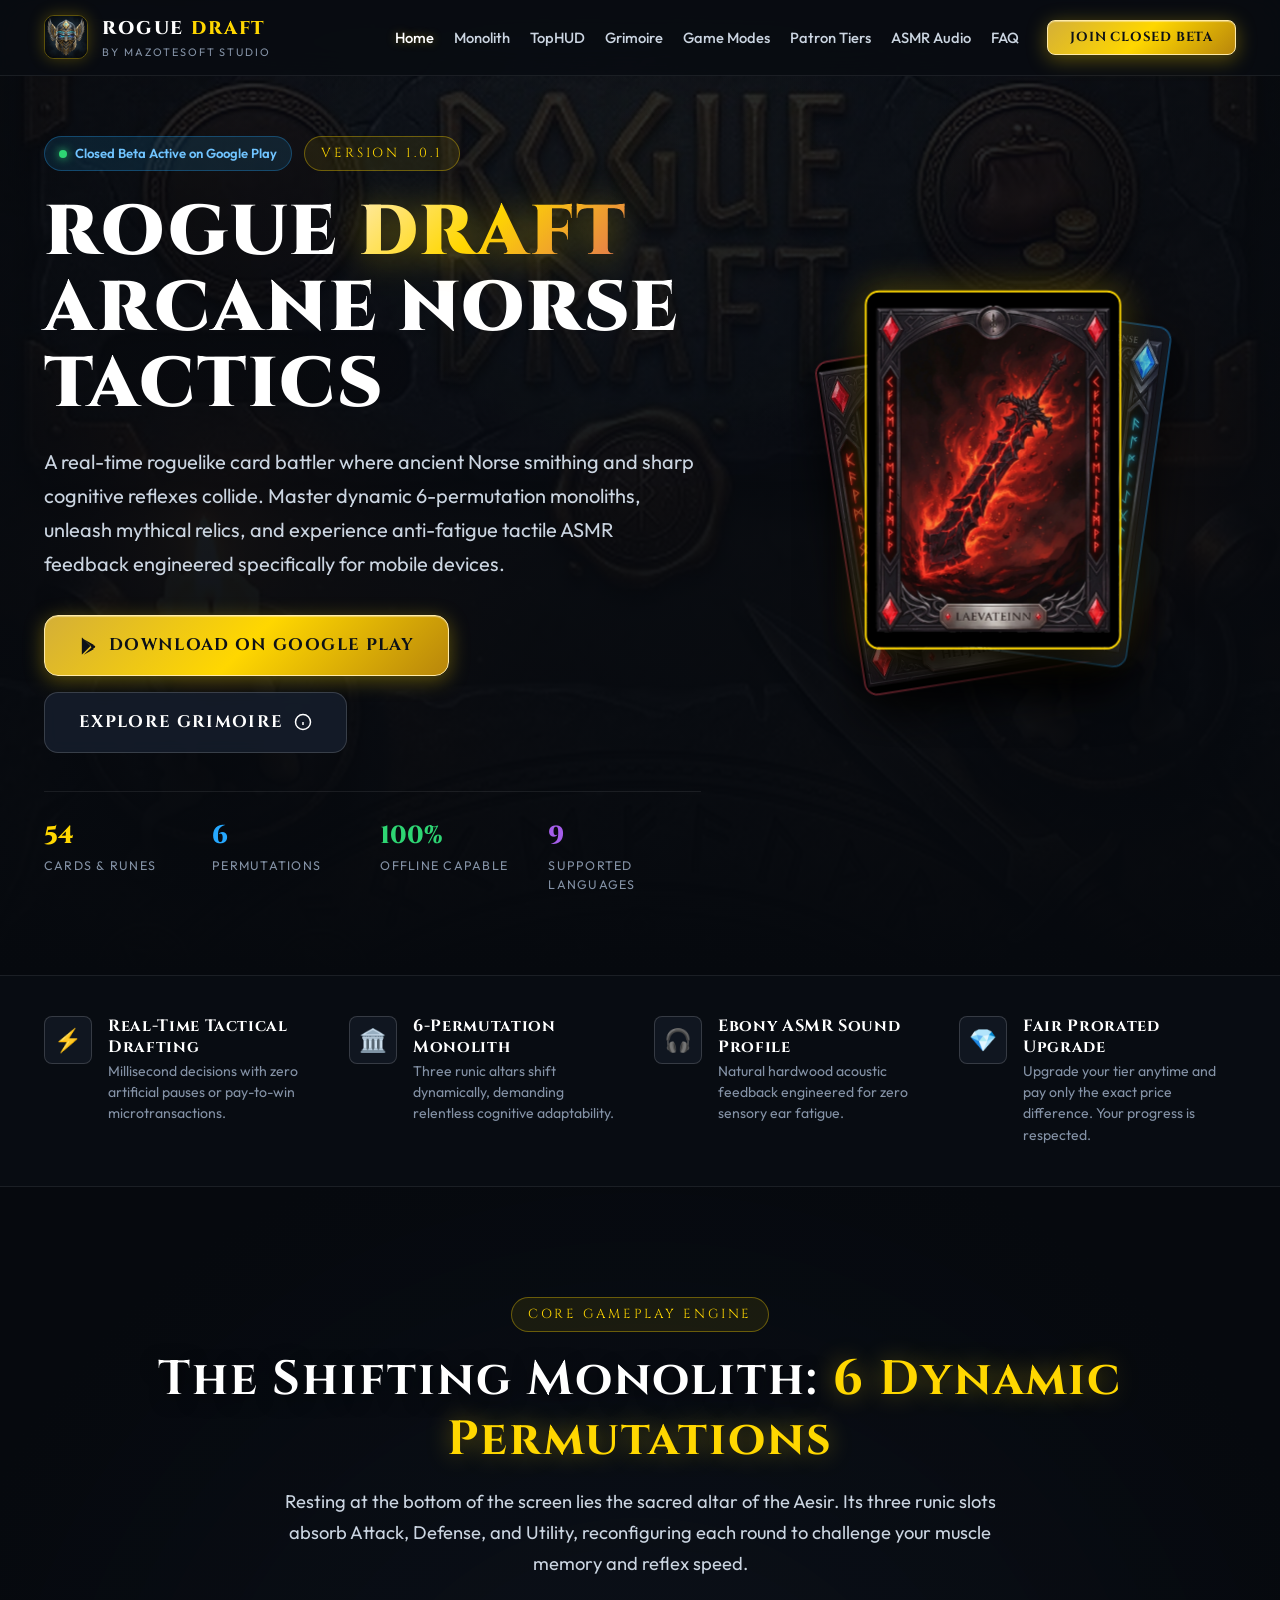
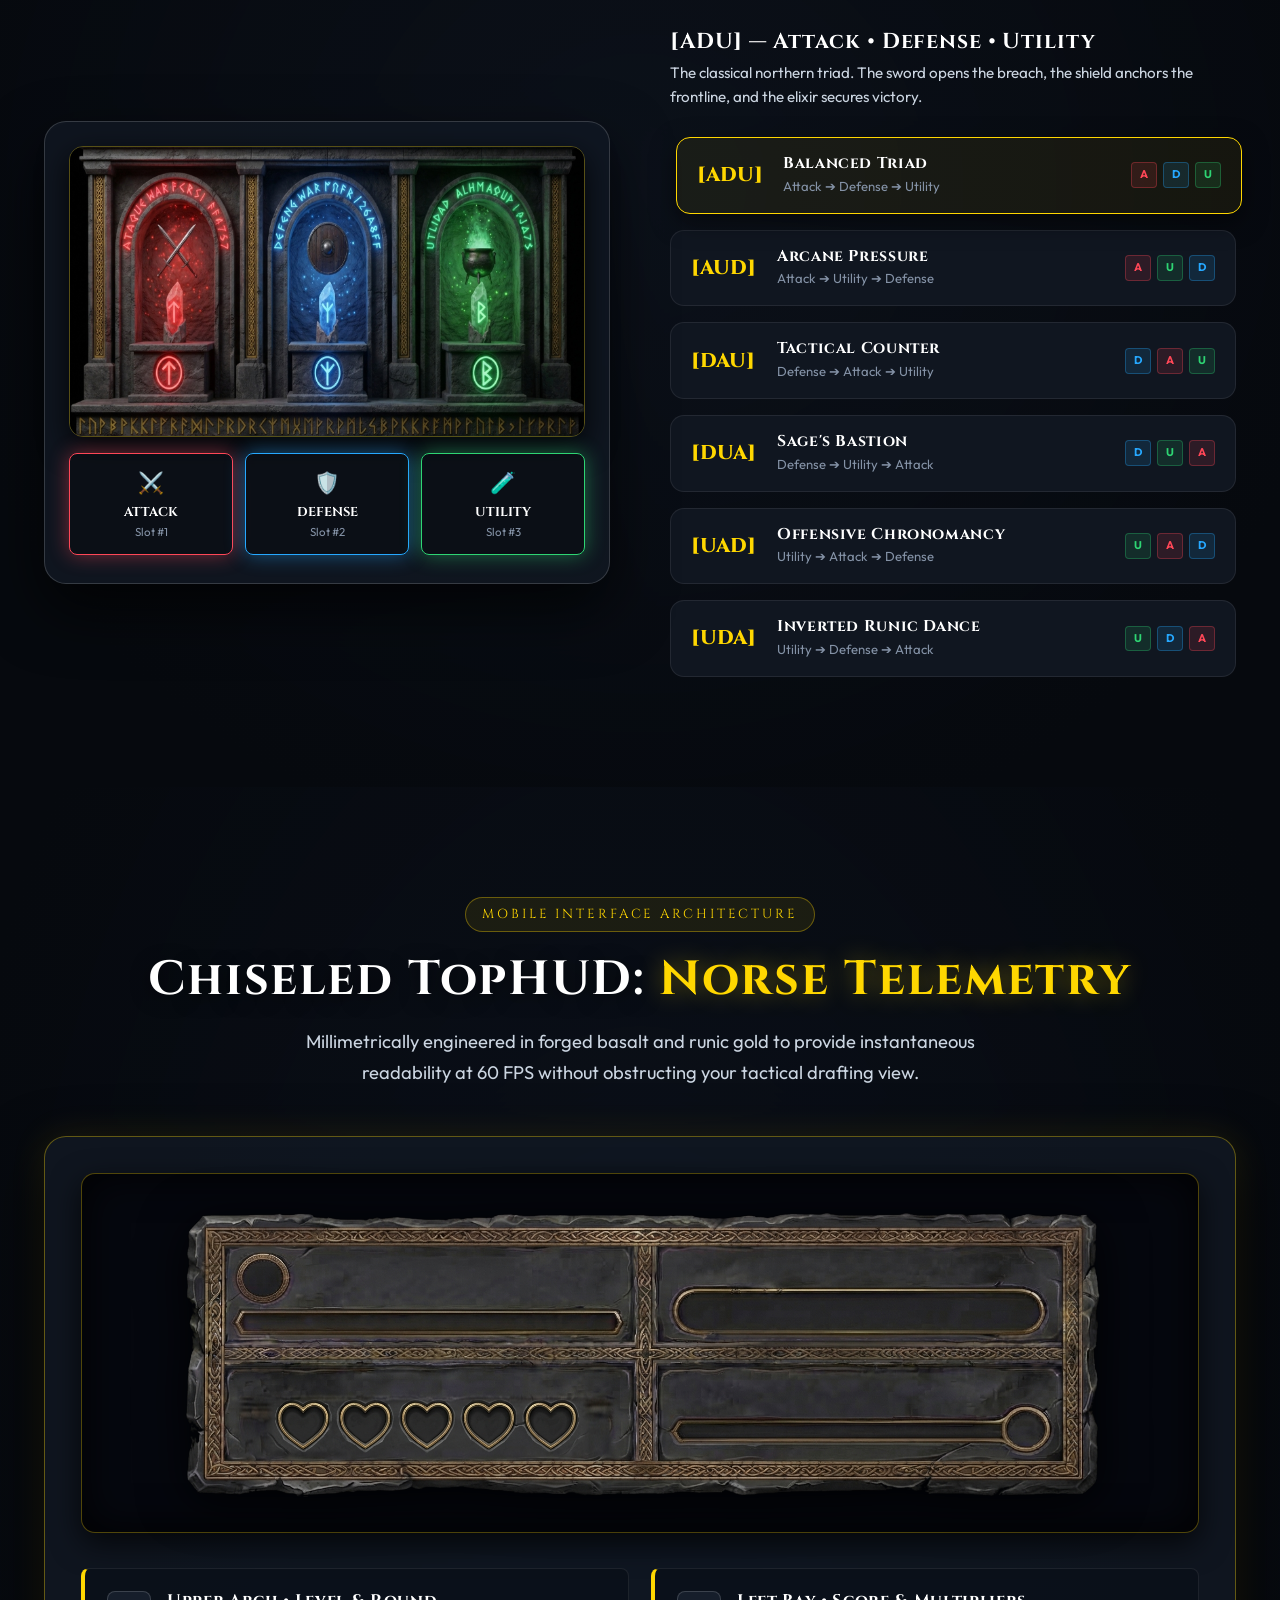
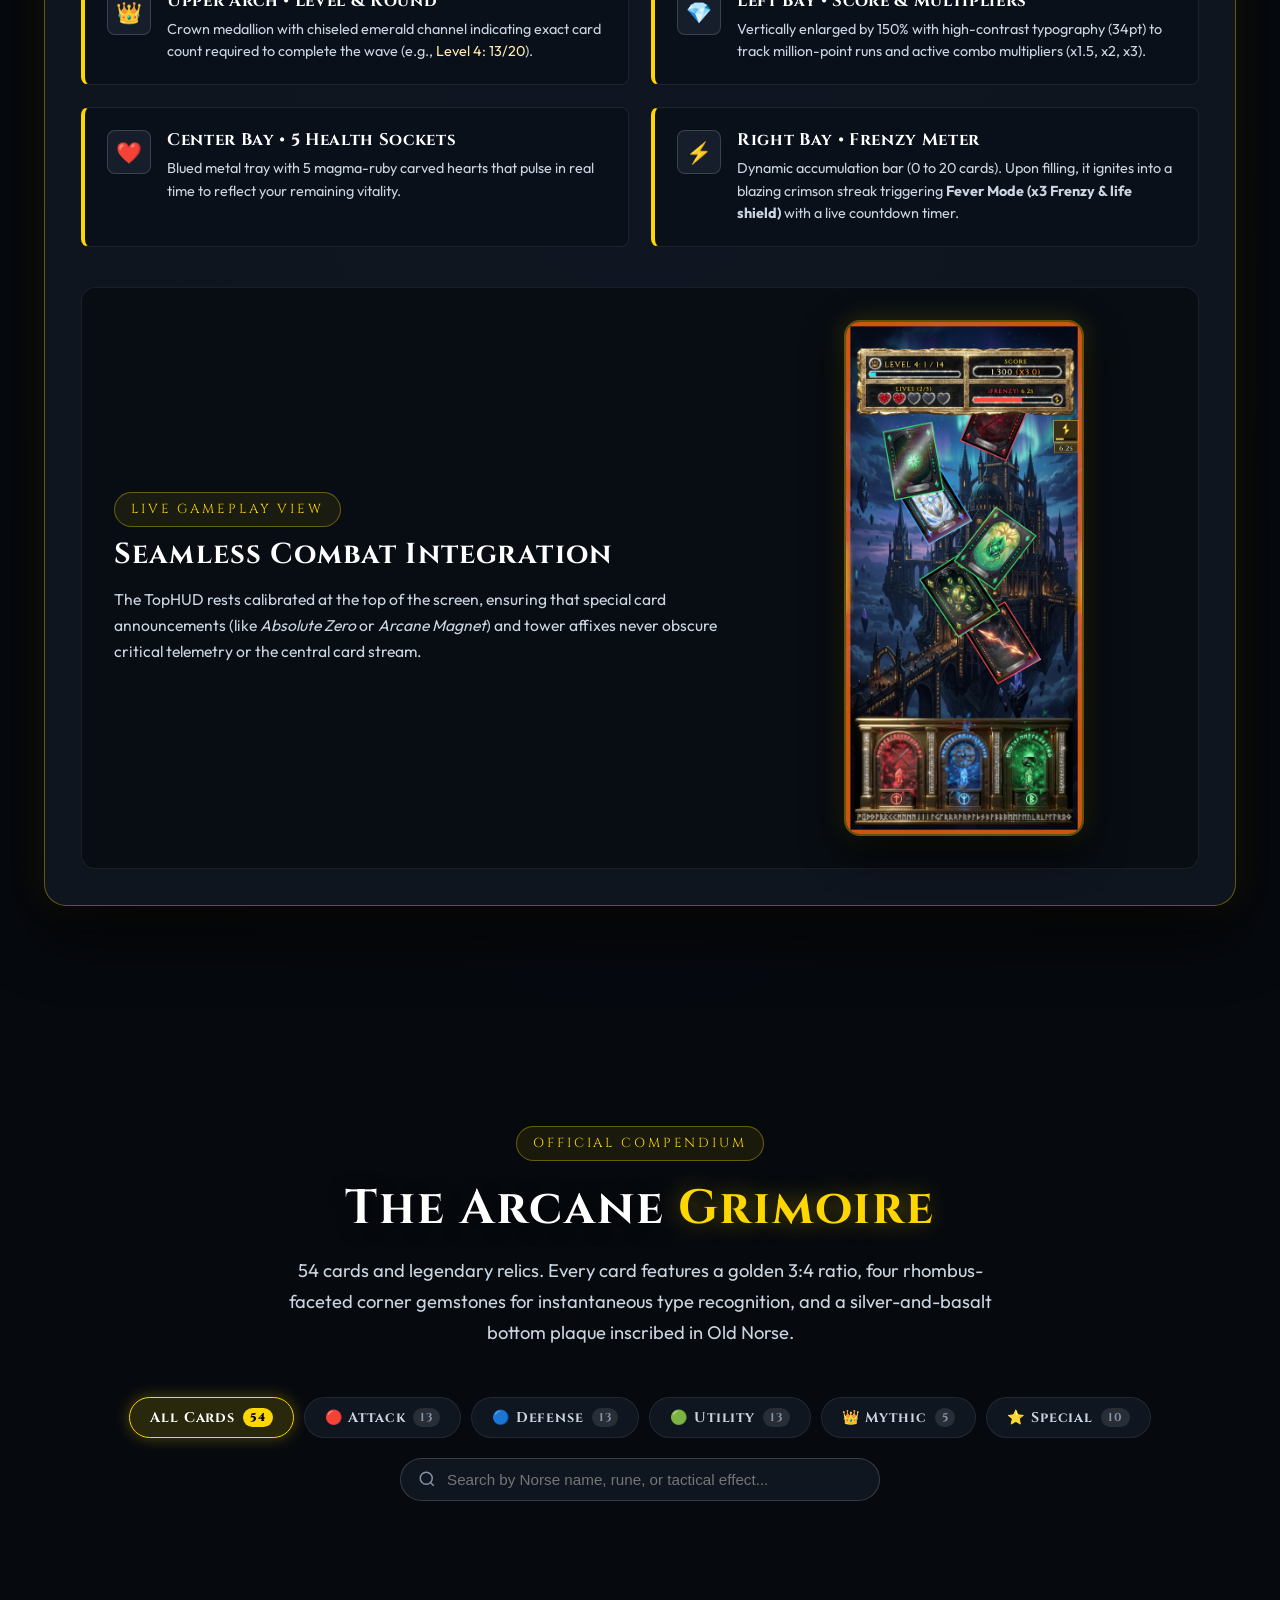
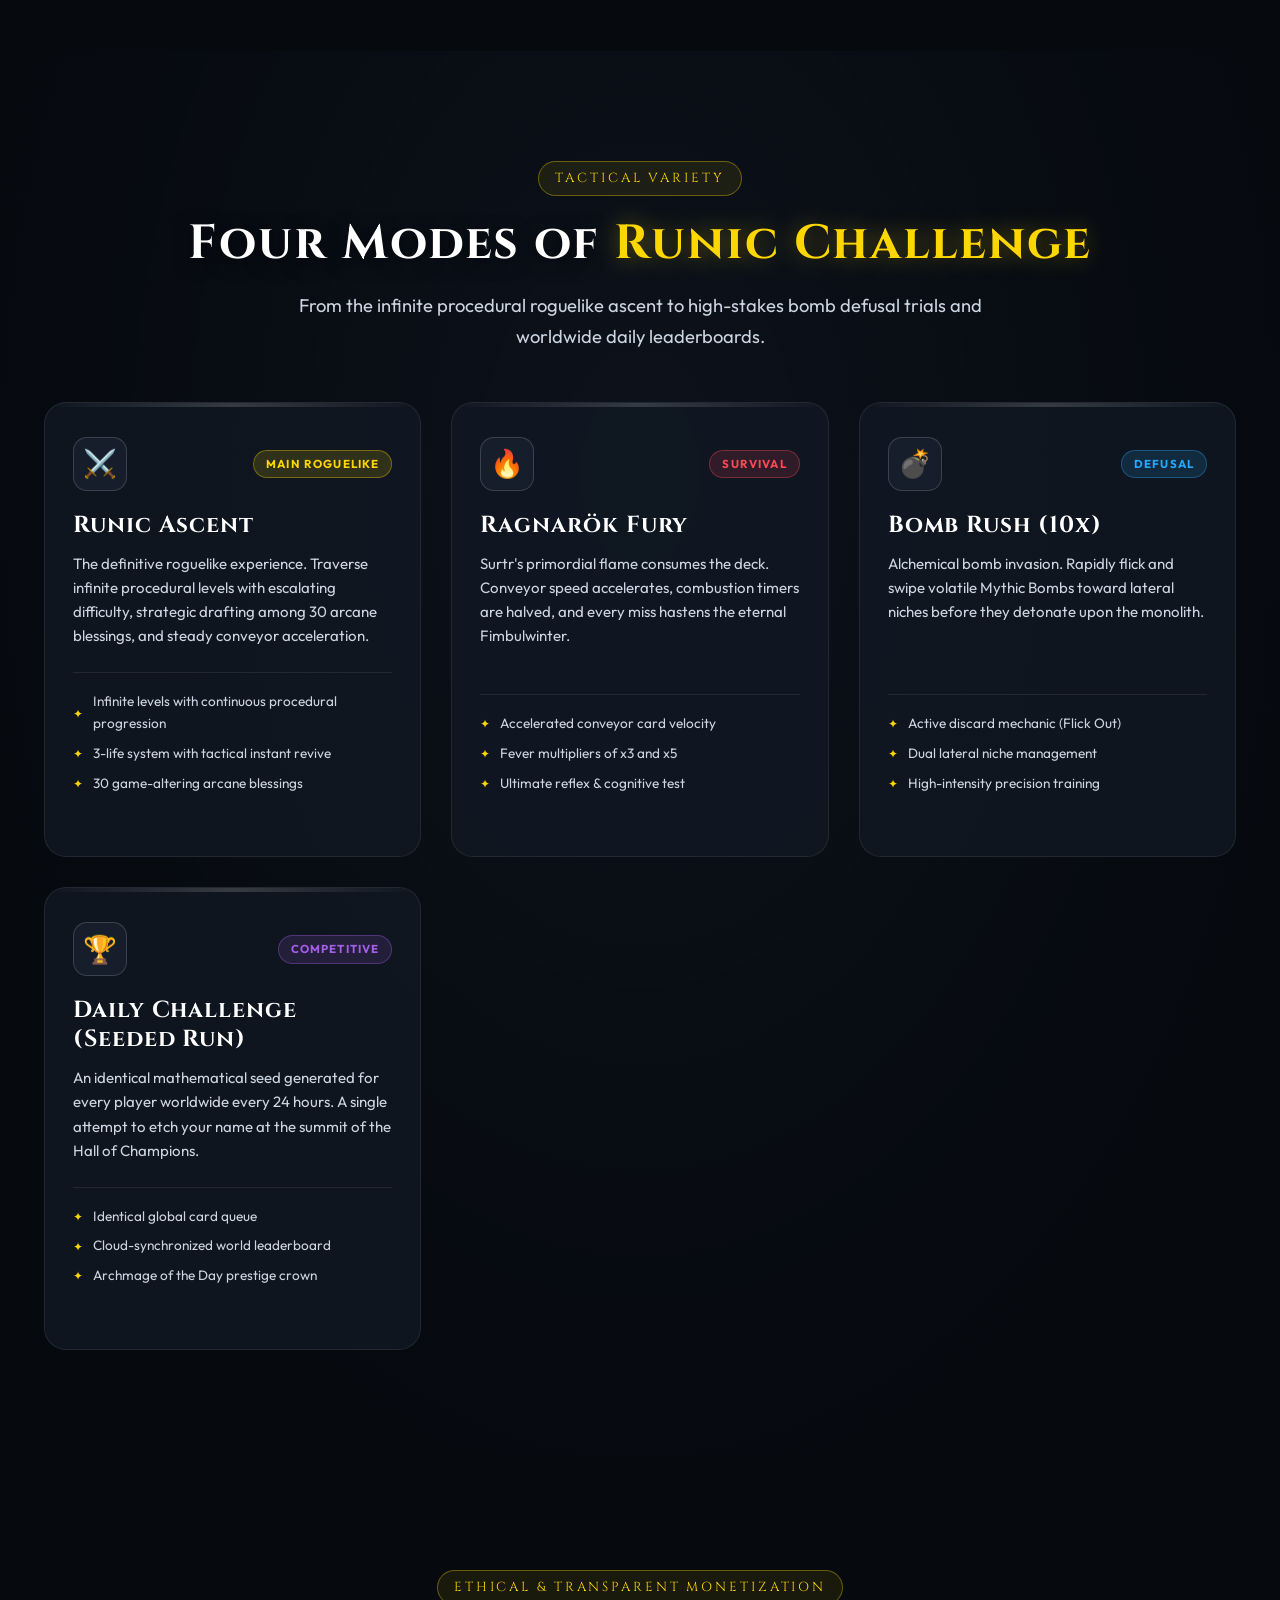
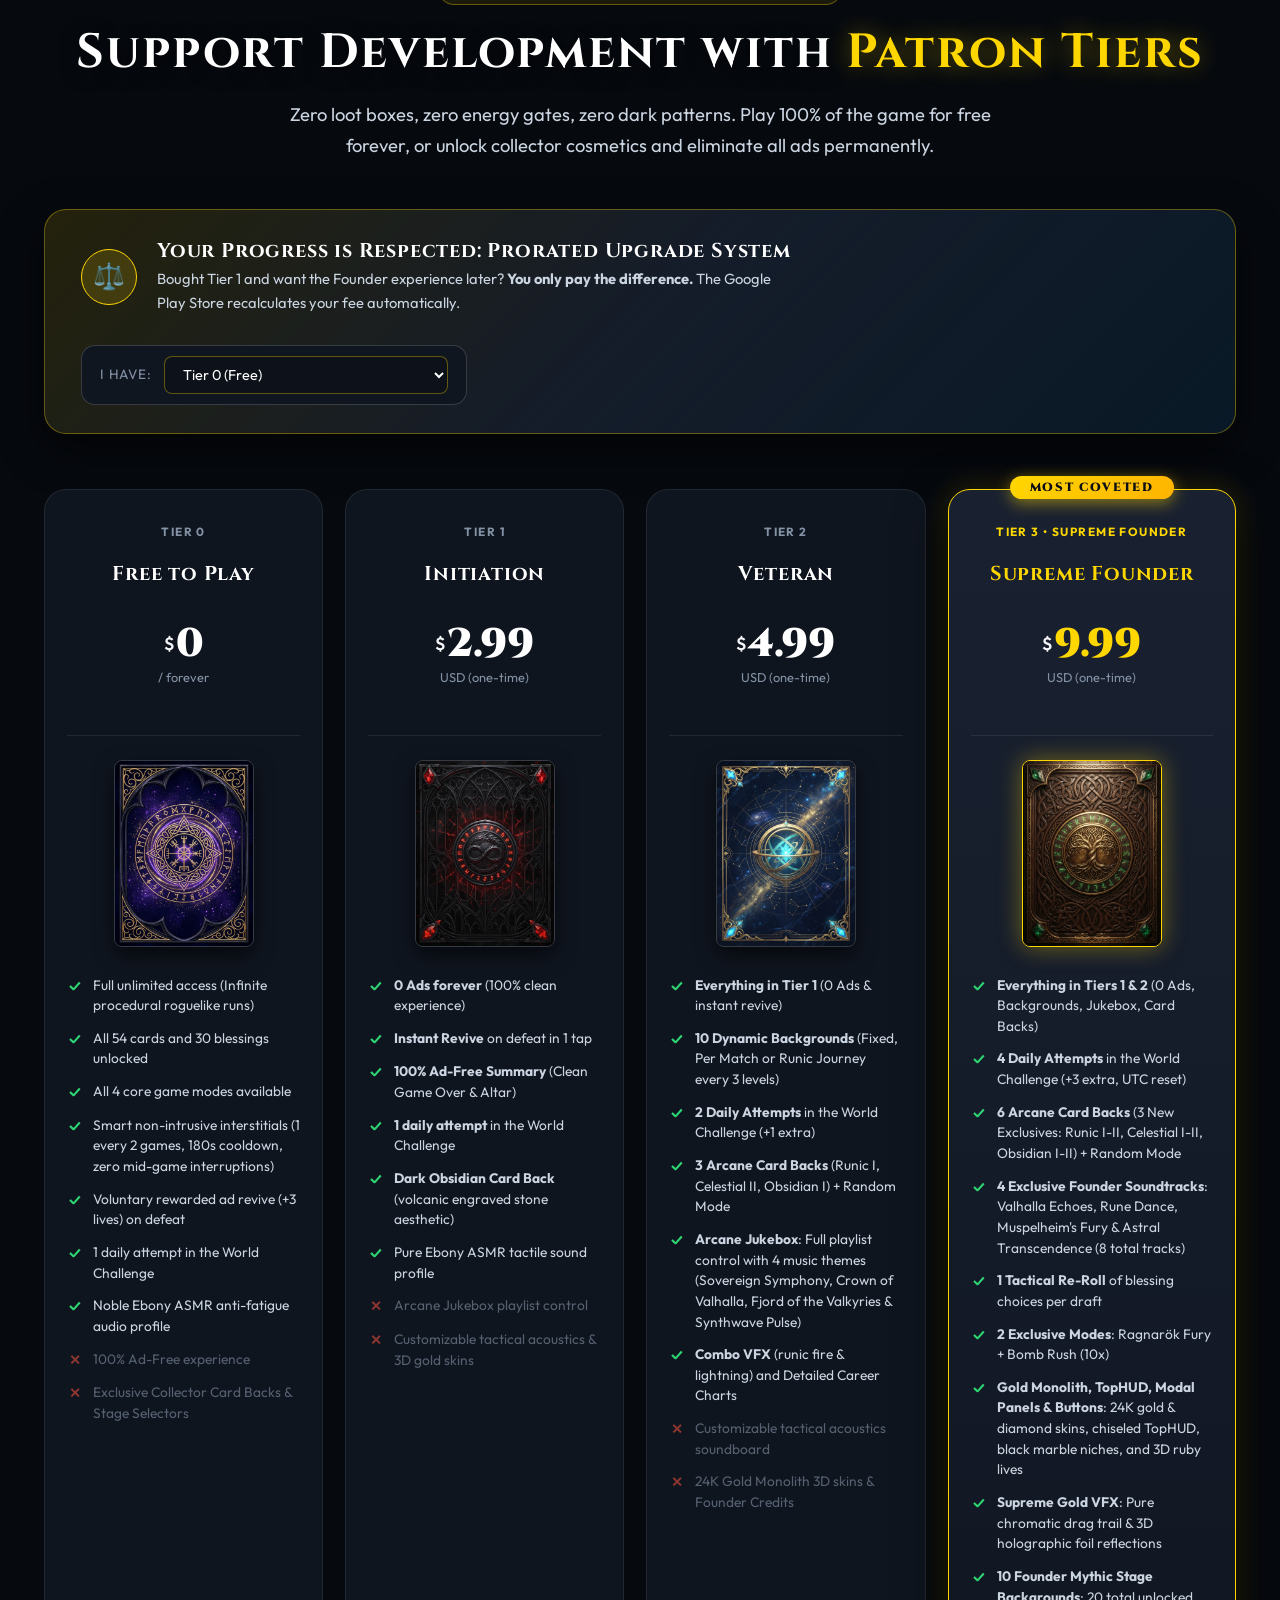
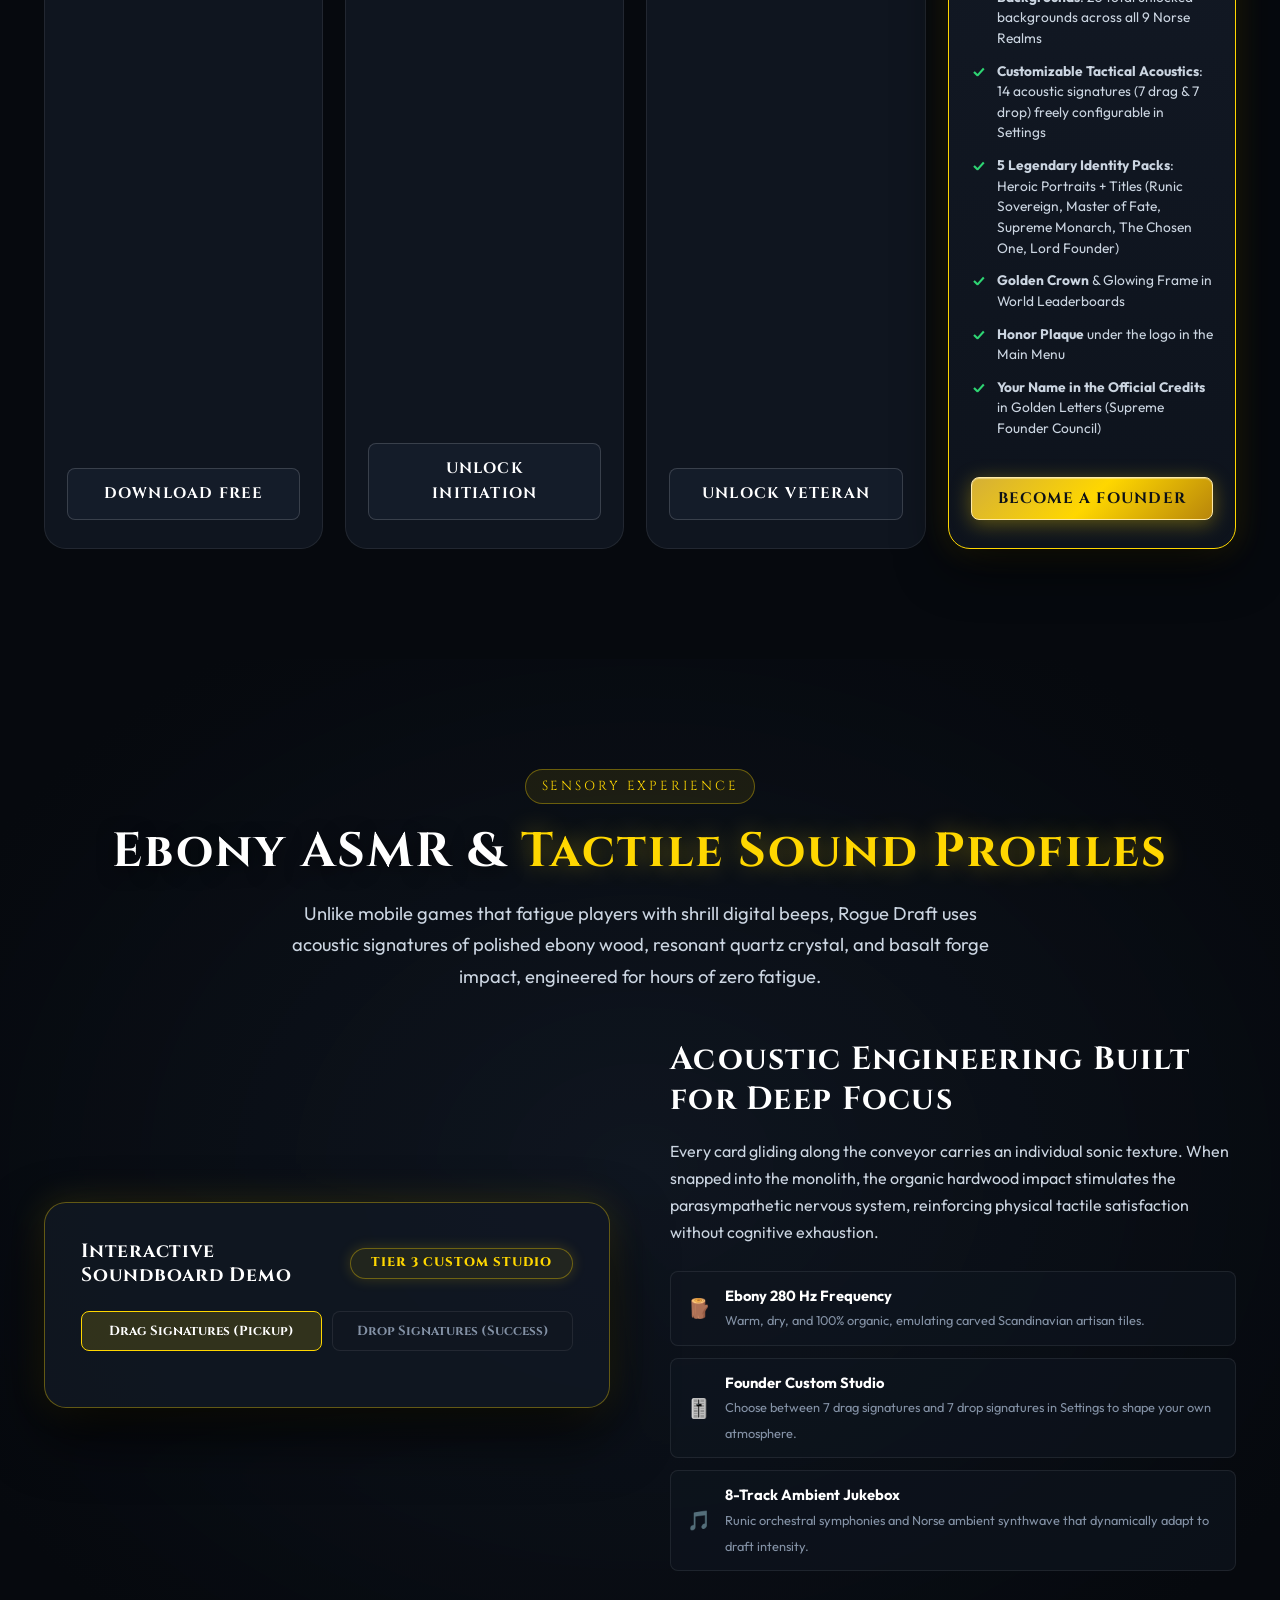
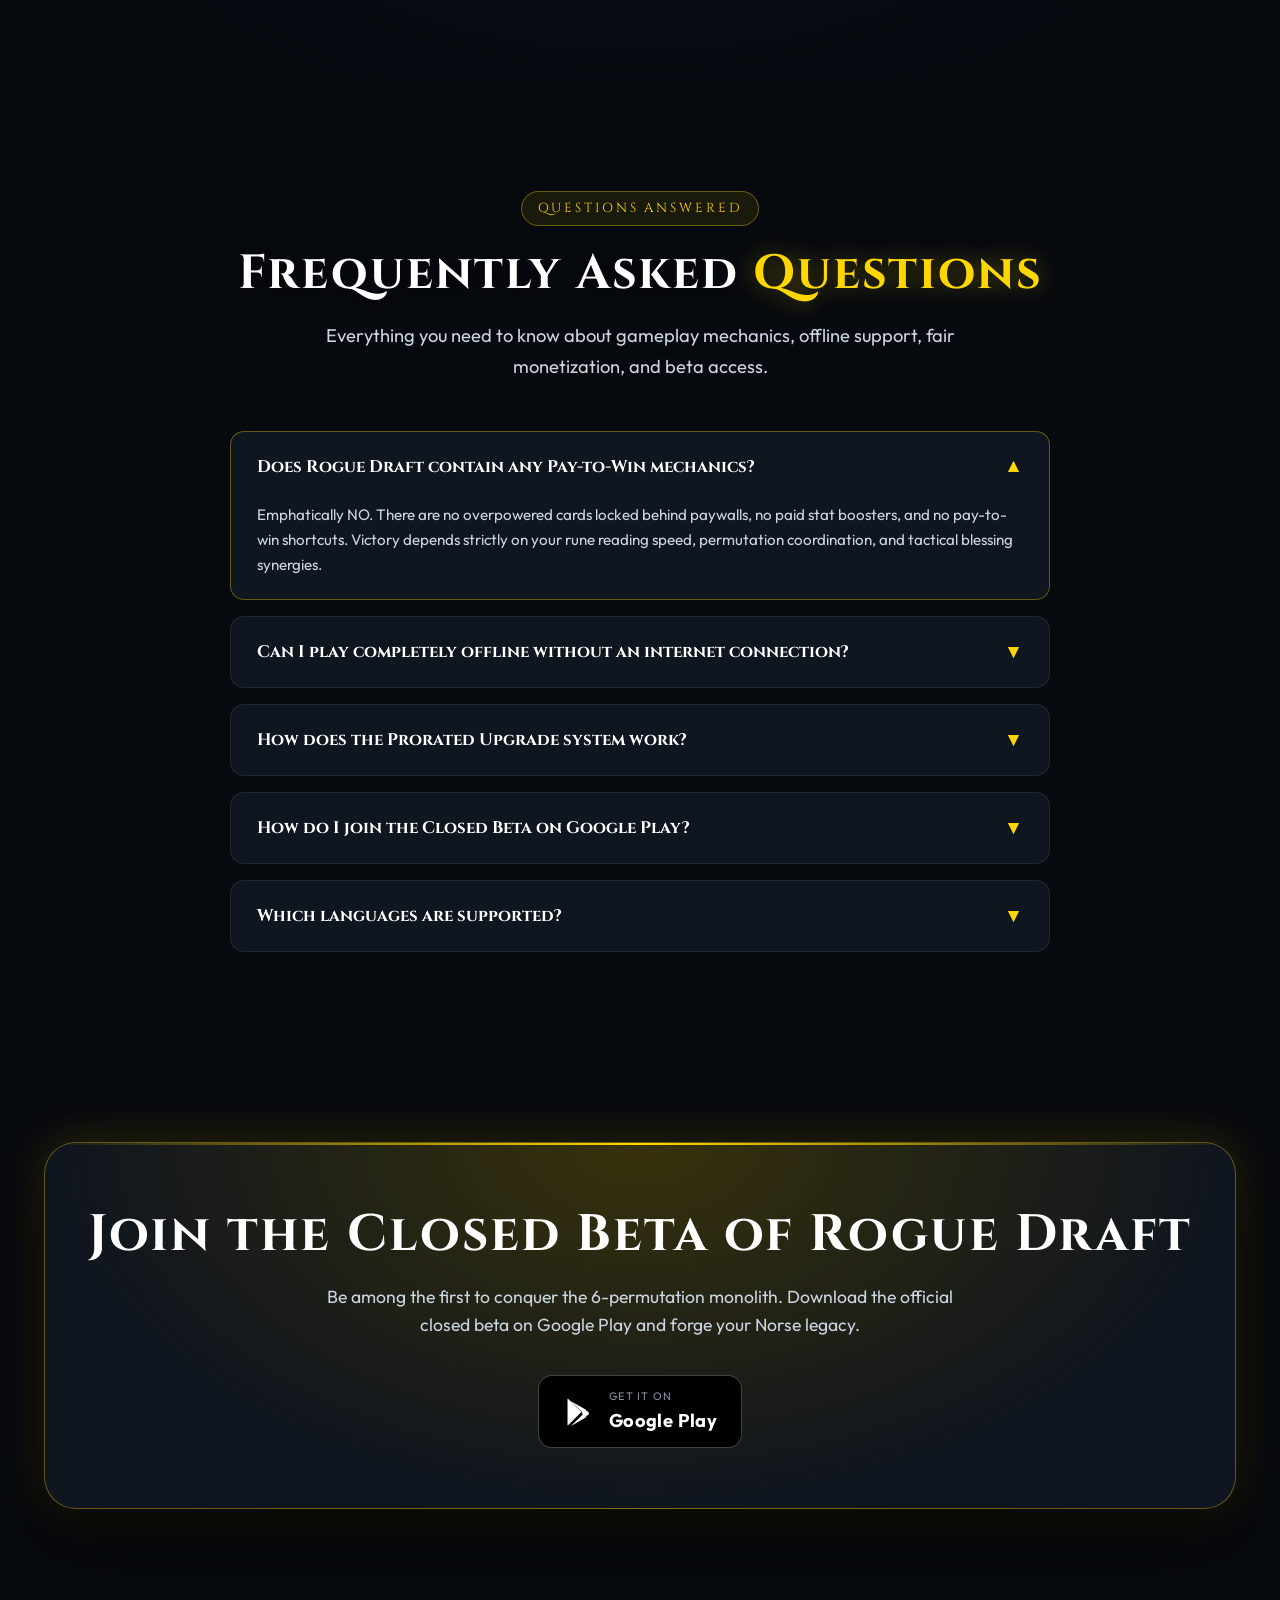
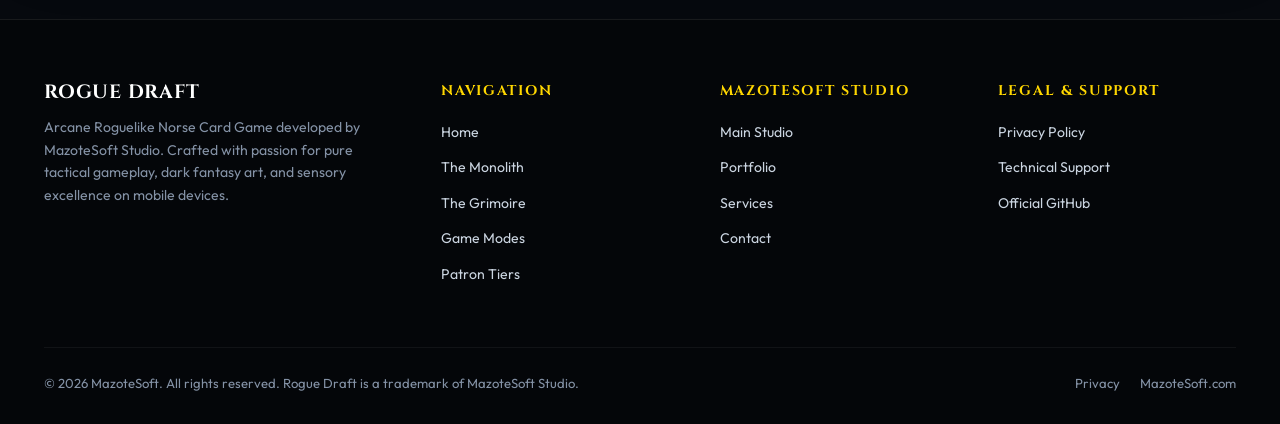
==== commit 4a6c9af9: "Center text of all buttons, action elements, and soundboard badge" ====
--- a/roguedraft/index.html
+++ b/roguedraft/index.html
@@ -642,7 +642,9 @@
             <li class="excluded"><span class="check-icon">✕</span><span class="tier-feature-desc">Exclusive Collector Card Backs & Stage Selectors</span></li>
           </ul>
           <div class="tier-footer">
-            <a href="#playstore" class="btn btn-secondary" style="width: 100%;">Download Free</a>
+            <a href="#playstore" class="btn btn-secondary btn-tier-action" style="width: 100%; display: flex; justify-content: center; align-items: center; text-align: center;">
+              <span>Download Free</span>
+            </a>
           </div>
         </div>
 
@@ -673,7 +675,9 @@
             <li class="excluded"><span class="check-icon">✕</span><span class="tier-feature-desc">Customizable tactical acoustics & 3D gold skins</span></li>
           </ul>
           <div class="tier-footer">
-            <a href="#playstore" class="btn btn-secondary" style="width: 100%;">Unlock Initiation</a>
+            <a href="#playstore" class="btn btn-secondary btn-tier-action" style="width: 100%; display: flex; justify-content: center; align-items: center; text-align: center;">
+              <span>Unlock Initiation</span>
+            </a>
           </div>
         </div>
 
@@ -704,7 +708,9 @@
             <li class="excluded"><span class="check-icon">✕</span><span class="tier-feature-desc">24K Gold Monolith 3D skins & Founder Credits</span></li>
           </ul>
           <div class="tier-footer">
-            <a href="#playstore" class="btn btn-secondary" style="width: 100%;">Unlock Veteran</a>
+            <a href="#playstore" class="btn btn-secondary btn-tier-action" style="width: 100%; display: flex; justify-content: center; align-items: center; text-align: center;">
+              <span>Unlock Veteran</span>
+            </a>
           </div>
         </div>
 
@@ -742,7 +748,7 @@
             <li><span class="check-icon">✓</span><span class="tier-feature-desc"><strong>Your Name in the Official Credits</strong> in Golden Letters (Supreme Founder Council)</span></li>
           </ul>
           <div class="tier-footer">
-            <a href="#playstore" class="btn btn-primary btn-founder-action" style="width: 100%; text-align: center; justify-content: center; display: flex;">
+            <a href="#playstore" class="btn btn-primary btn-founder-action btn-tier-action" style="width: 100%; display: flex; justify-content: center; align-items: center; text-align: center;">
               <span>Become a Founder</span>
             </a>
           </div>
@@ -770,7 +776,7 @@
         <div class="audio-interactive-card">
           <div class="audio-card-header">
             <h4 class="soundboard-title">Interactive Soundboard Demo</h4>
-            <span class="soundboard-badge">Tier 3 Custom Studio</span>
+            <span class="soundboard-badge" style="display: inline-flex; align-items: center; justify-content: center; text-align: center; white-space: nowrap;">Tier 3 Custom Studio</span>
           </div>
 
           <div class="soundboard-tabs">
--- a/roguedraft/styles.css
+++ b/roguedraft/styles.css
@@ -1813,13 +1813,24 @@
 }
 
 .soundboard-badge {
+  display: inline-flex !important;
+  align-items: center !important;
+  justify-content: center !important;
+  text-align: center !important;
+  white-space: nowrap !important;
   font-family: var(--font-serif);
-  font-size: 0.75rem;
+  font-size: 0.78rem;
   font-weight: 800;
+  letter-spacing: 0.08em;
+  text-transform: uppercase;
   color: var(--gem-mythic);
   border: 1px solid var(--border-gold);
-  padding: 4px 12px;
+  background: rgba(255, 215, 0, 0.08);
+  padding: 8px 20px;
   border-radius: 100px;
+  line-height: 1;
+  box-shadow: 0 0 14px rgba(255, 215, 0, 0.18);
+  flex-shrink: 0;
 }
 
 .soundboard-tabs {
@@ -2406,3 +2417,80 @@
     margin-top: 20px;
   }
 }
+
+
+/* ==========================================================================
+   BUTTON & BADGE TEXT CENTERING ENFORCEMENT
+   ========================================================================== */
+button,
+input[type="button"],
+input[type="submit"],
+input[type="reset"],
+.btn,
+.btn-primary,
+.btn-secondary,
+.btn-outline-gold,
+.btn-header-beta,
+.btn-founder-action,
+.btn-tier-action,
+.filter-btn,
+.sb-tab-btn,
+.sound-pad,
+.modal-close-btn,
+.google-play-badge-btn,
+.soundboard-badge,
+.hero-badge-pill,
+.section-tag,
+.tier-ribbon,
+.perm-badge {
+  text-align: center !important;
+}
+
+.btn,
+.btn-header-beta,
+.btn-founder-action,
+.btn-tier-action,
+.filter-btn,
+.sb-tab-btn,
+.google-play-badge-btn,
+.soundboard-badge {
+  display: inline-flex !important;
+  align-items: center !important;
+  justify-content: center !important;
+  text-align: center !important;
+}
+
+.btn span,
+.btn-header-beta span,
+.btn-founder-action span,
+.btn-tier-action span,
+.filter-btn span,
+.sb-tab-btn span {
+  text-align: center !important;
+  display: inline-block;
+  margin: 0 auto;
+}
+
+.tier-footer {
+  margin-top: auto;
+  width: 100%;
+  display: flex !important;
+  justify-content: center !important;
+  align-items: center !important;
+}
+
+.tier-footer .btn,
+.btn-tier-action {
+  width: 100% !important;
+  display: flex !important;
+  align-items: center !important;
+  justify-content: center !important;
+  text-align: center !important;
+}
+
+.tier-footer .btn span,
+.btn-tier-action span {
+  width: 100% !important;
+  text-align: center !important;
+  display: block !important;
+}
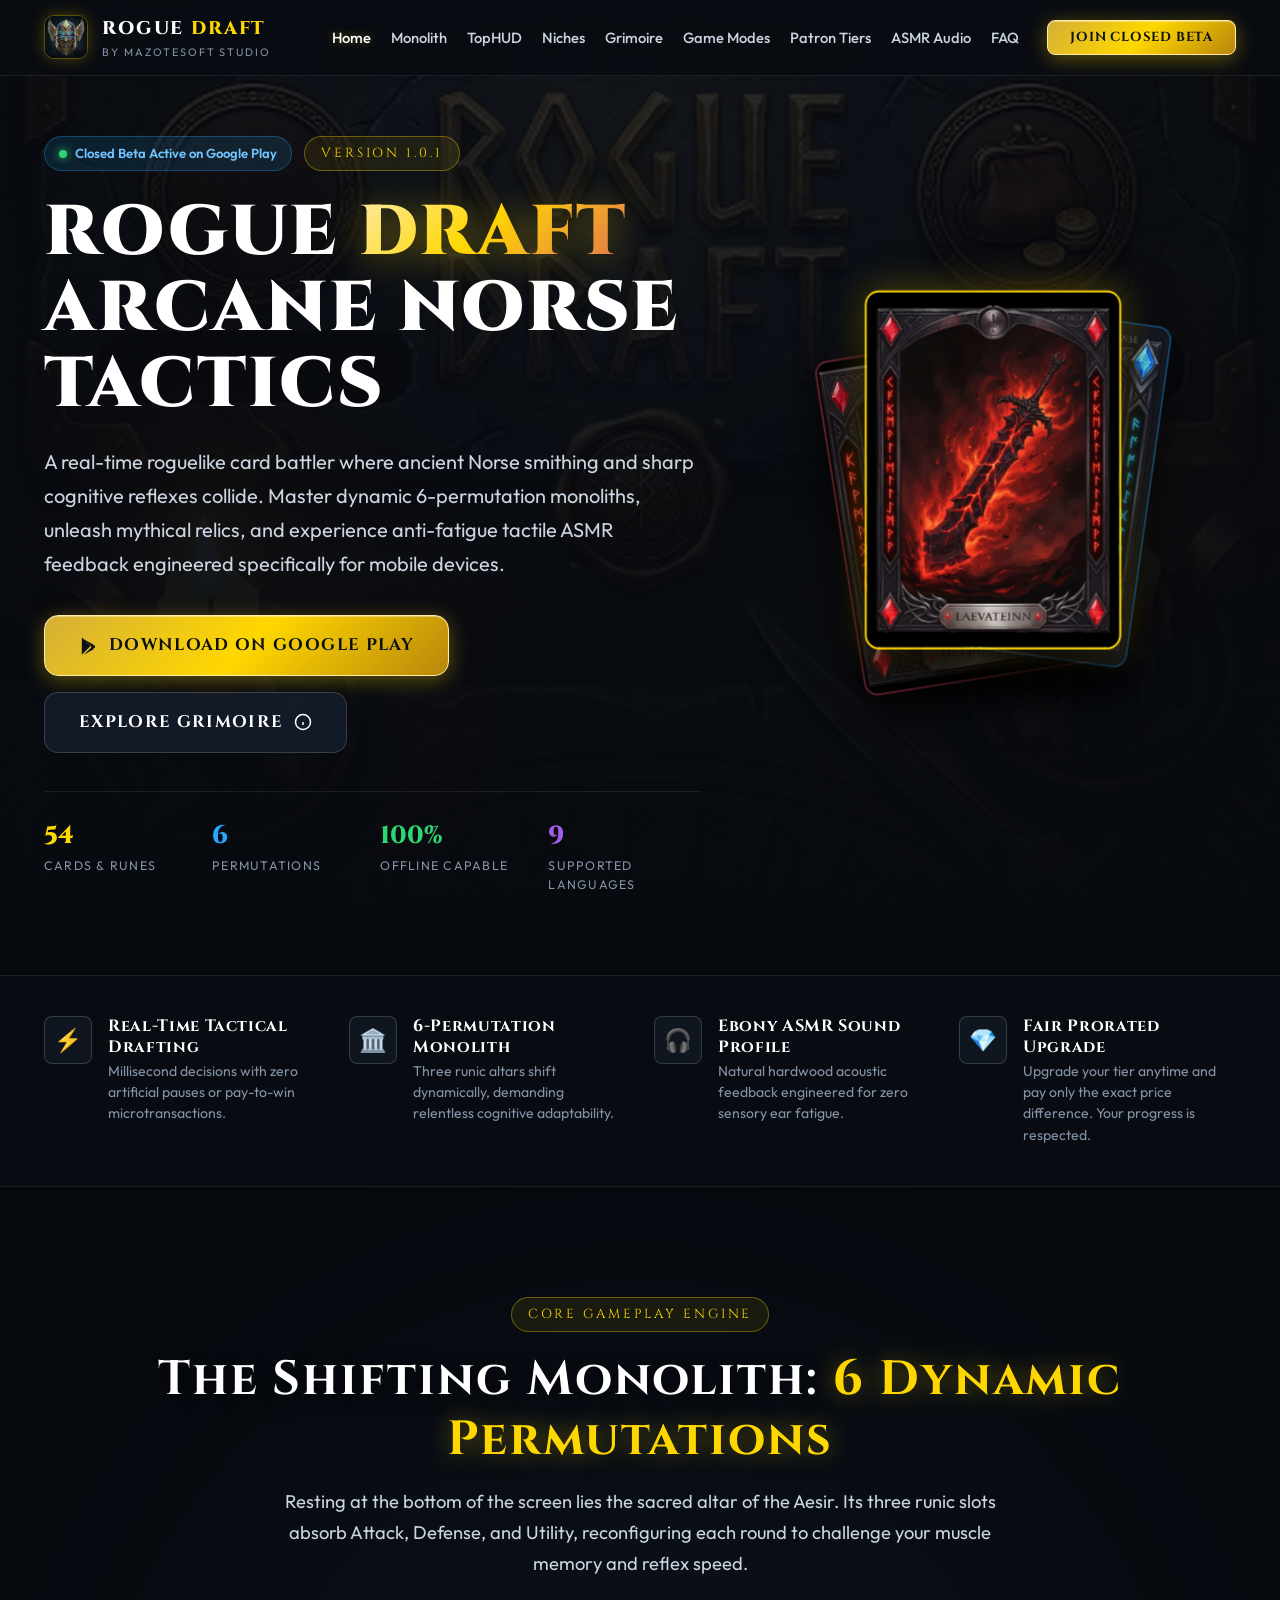
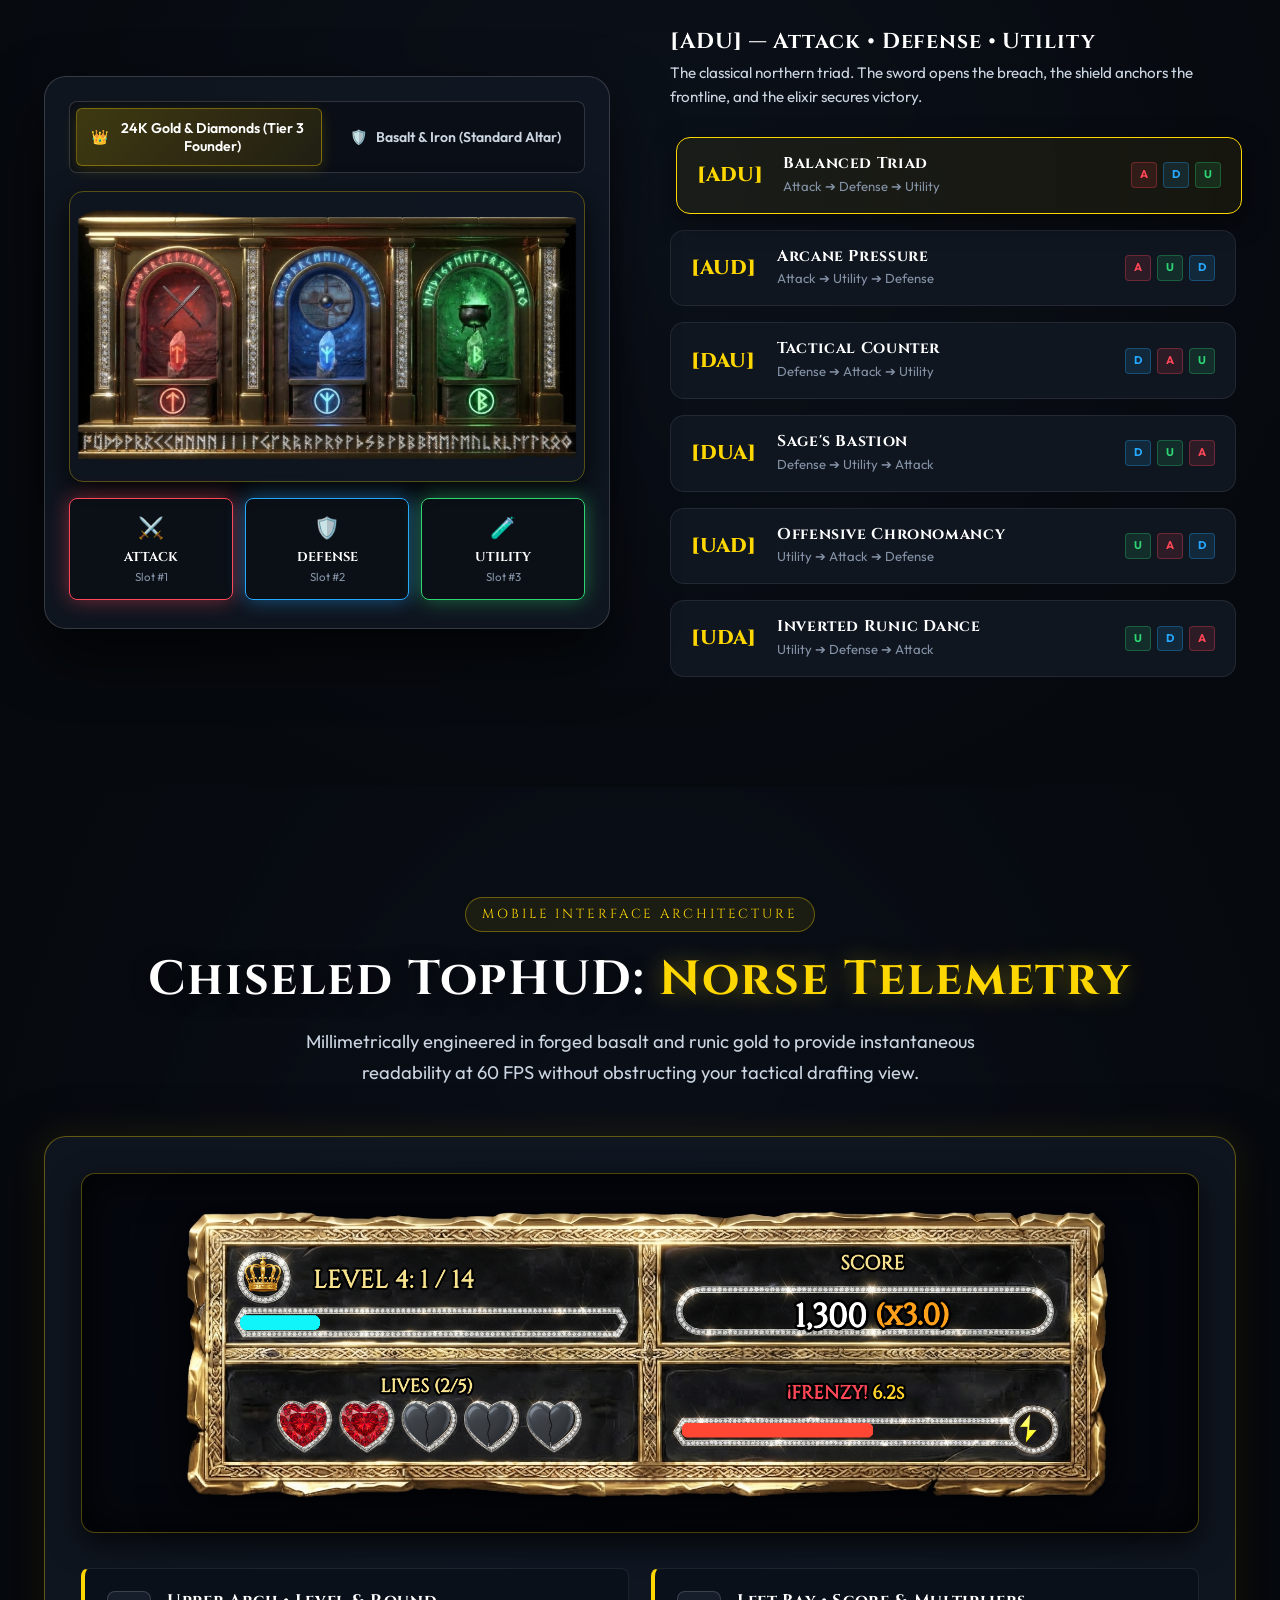
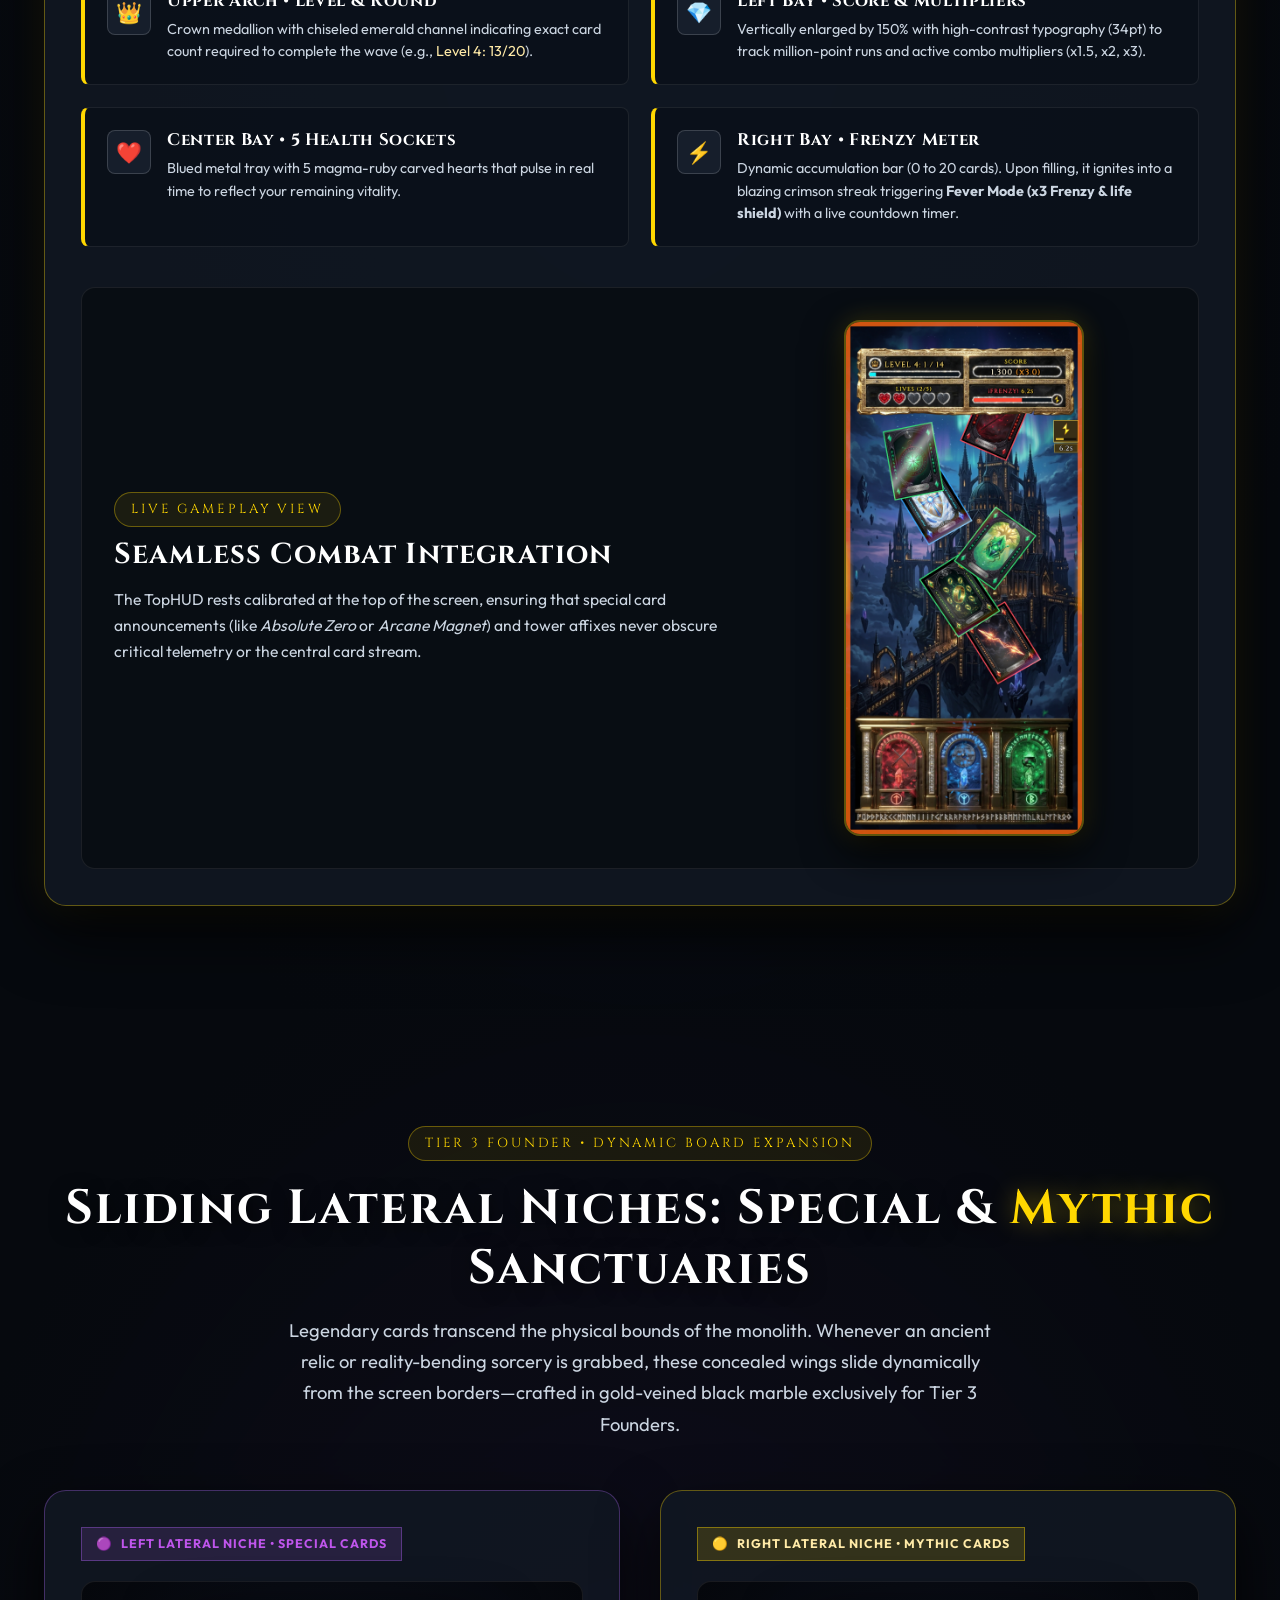
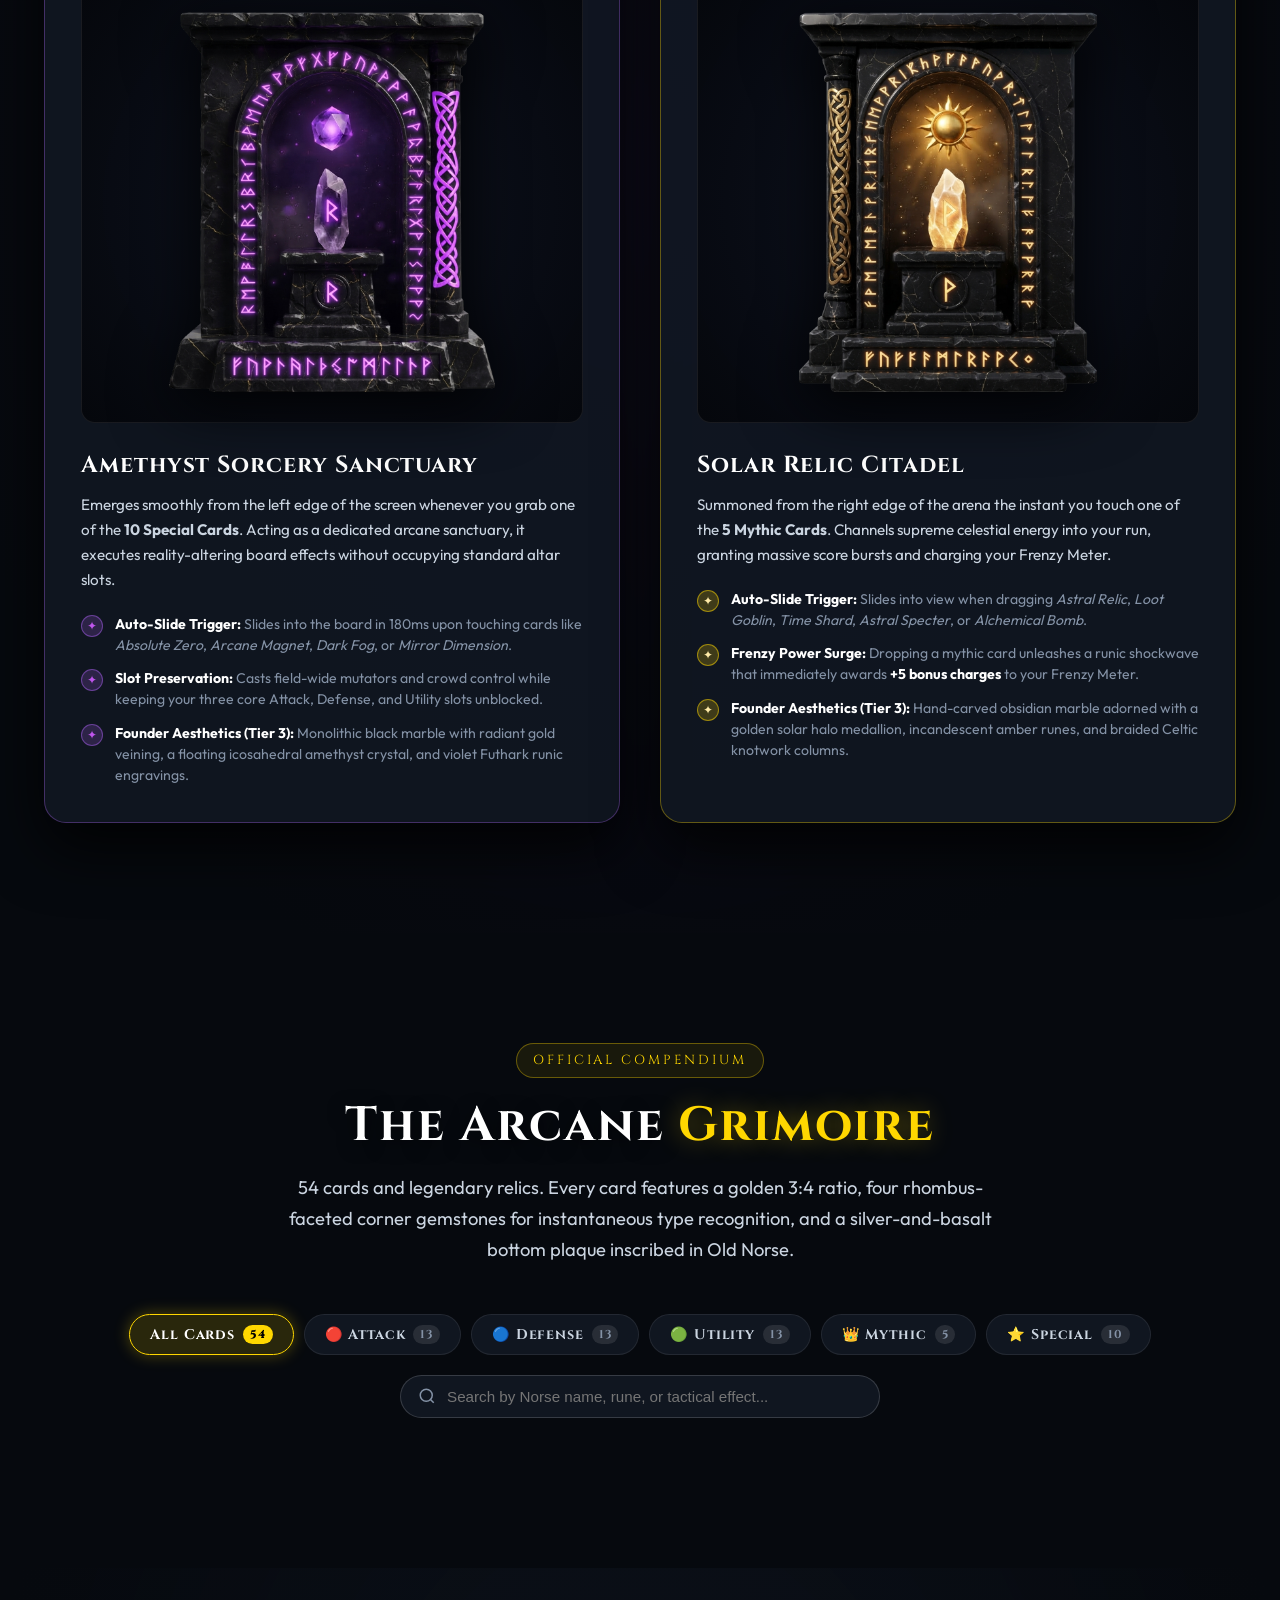
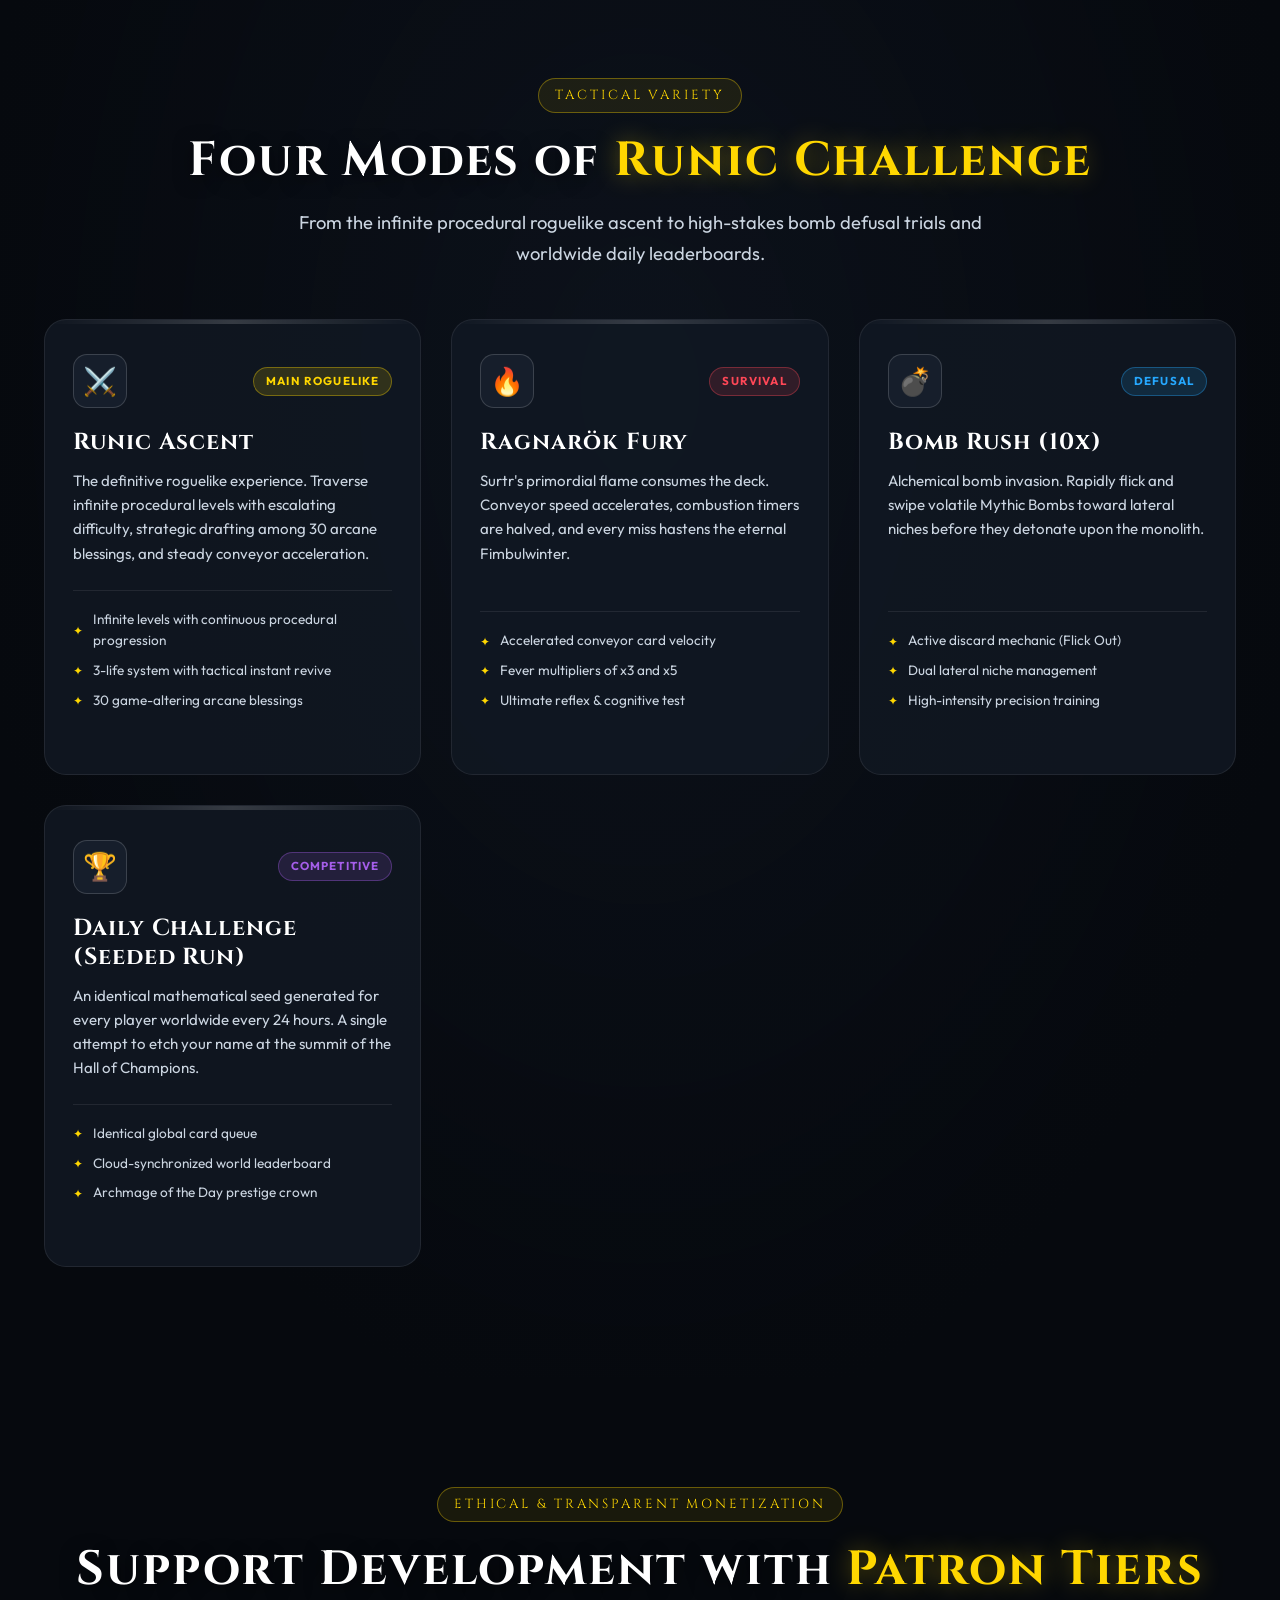
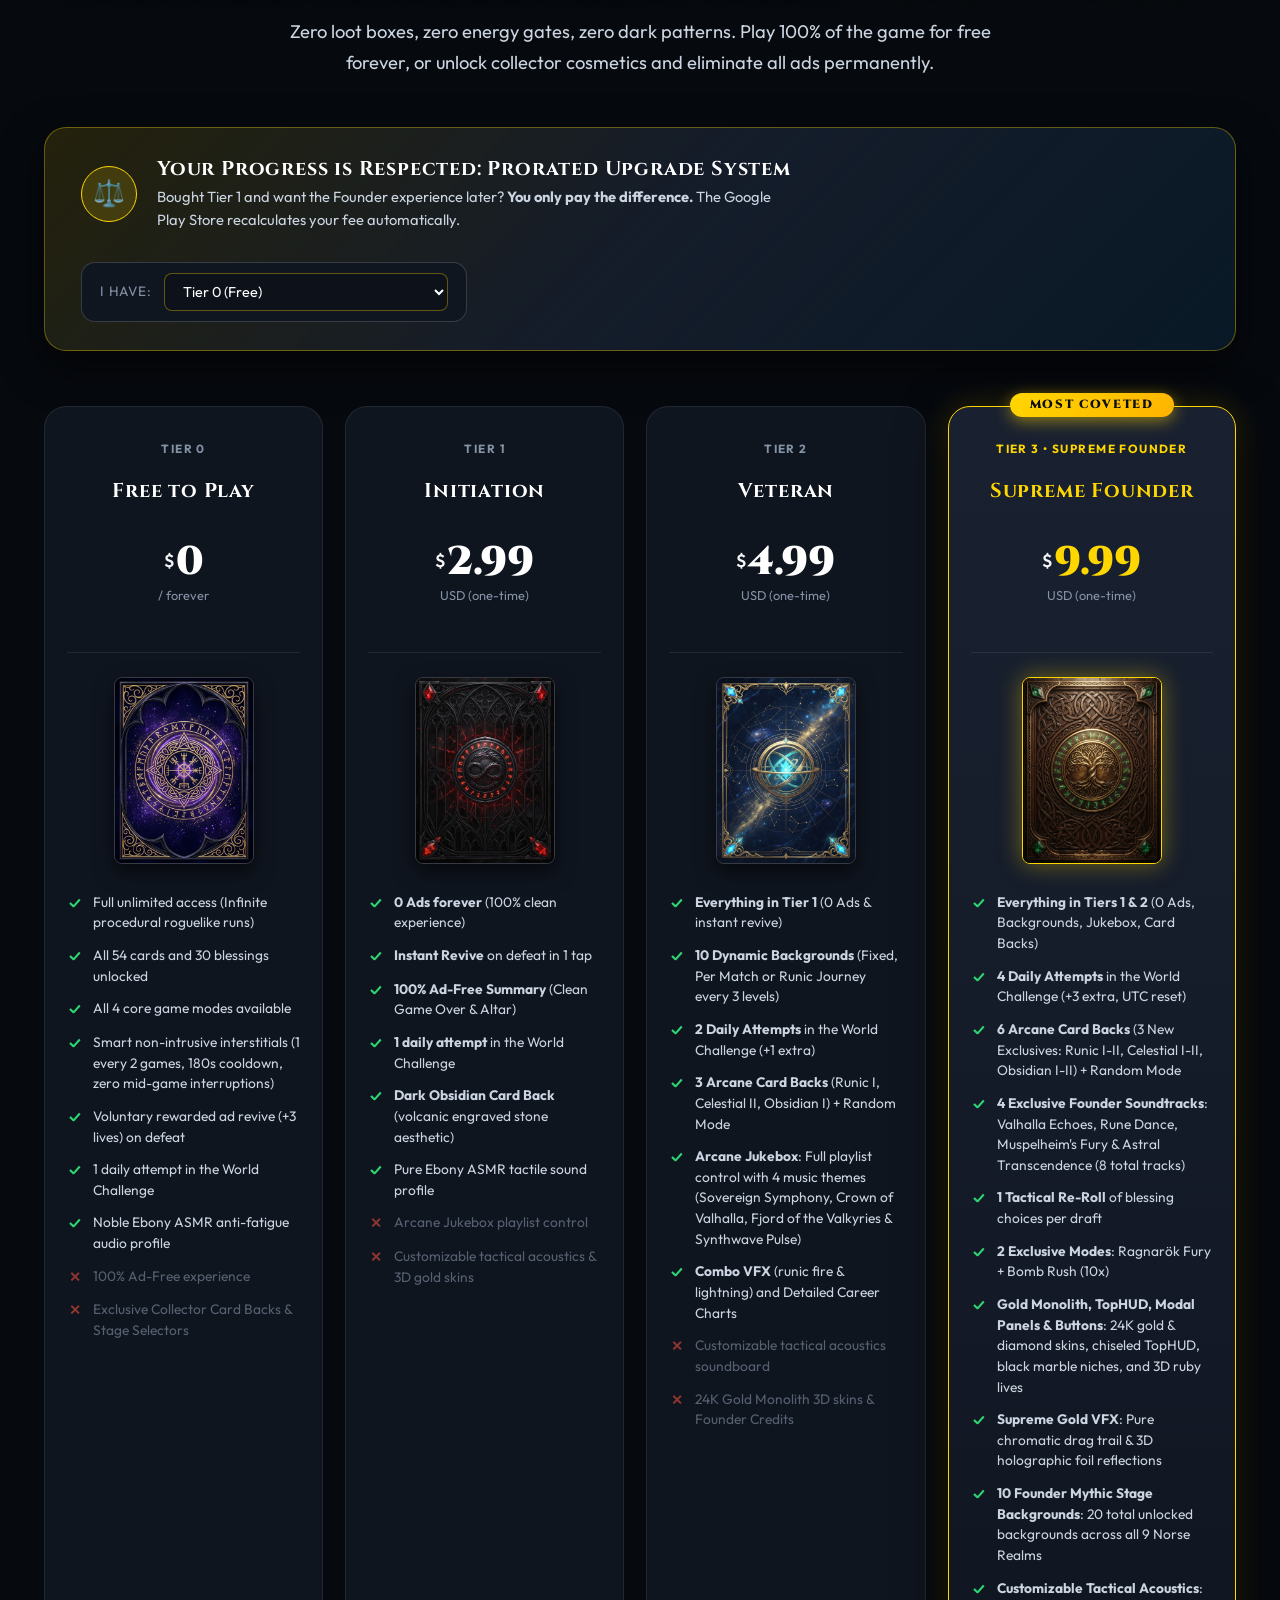
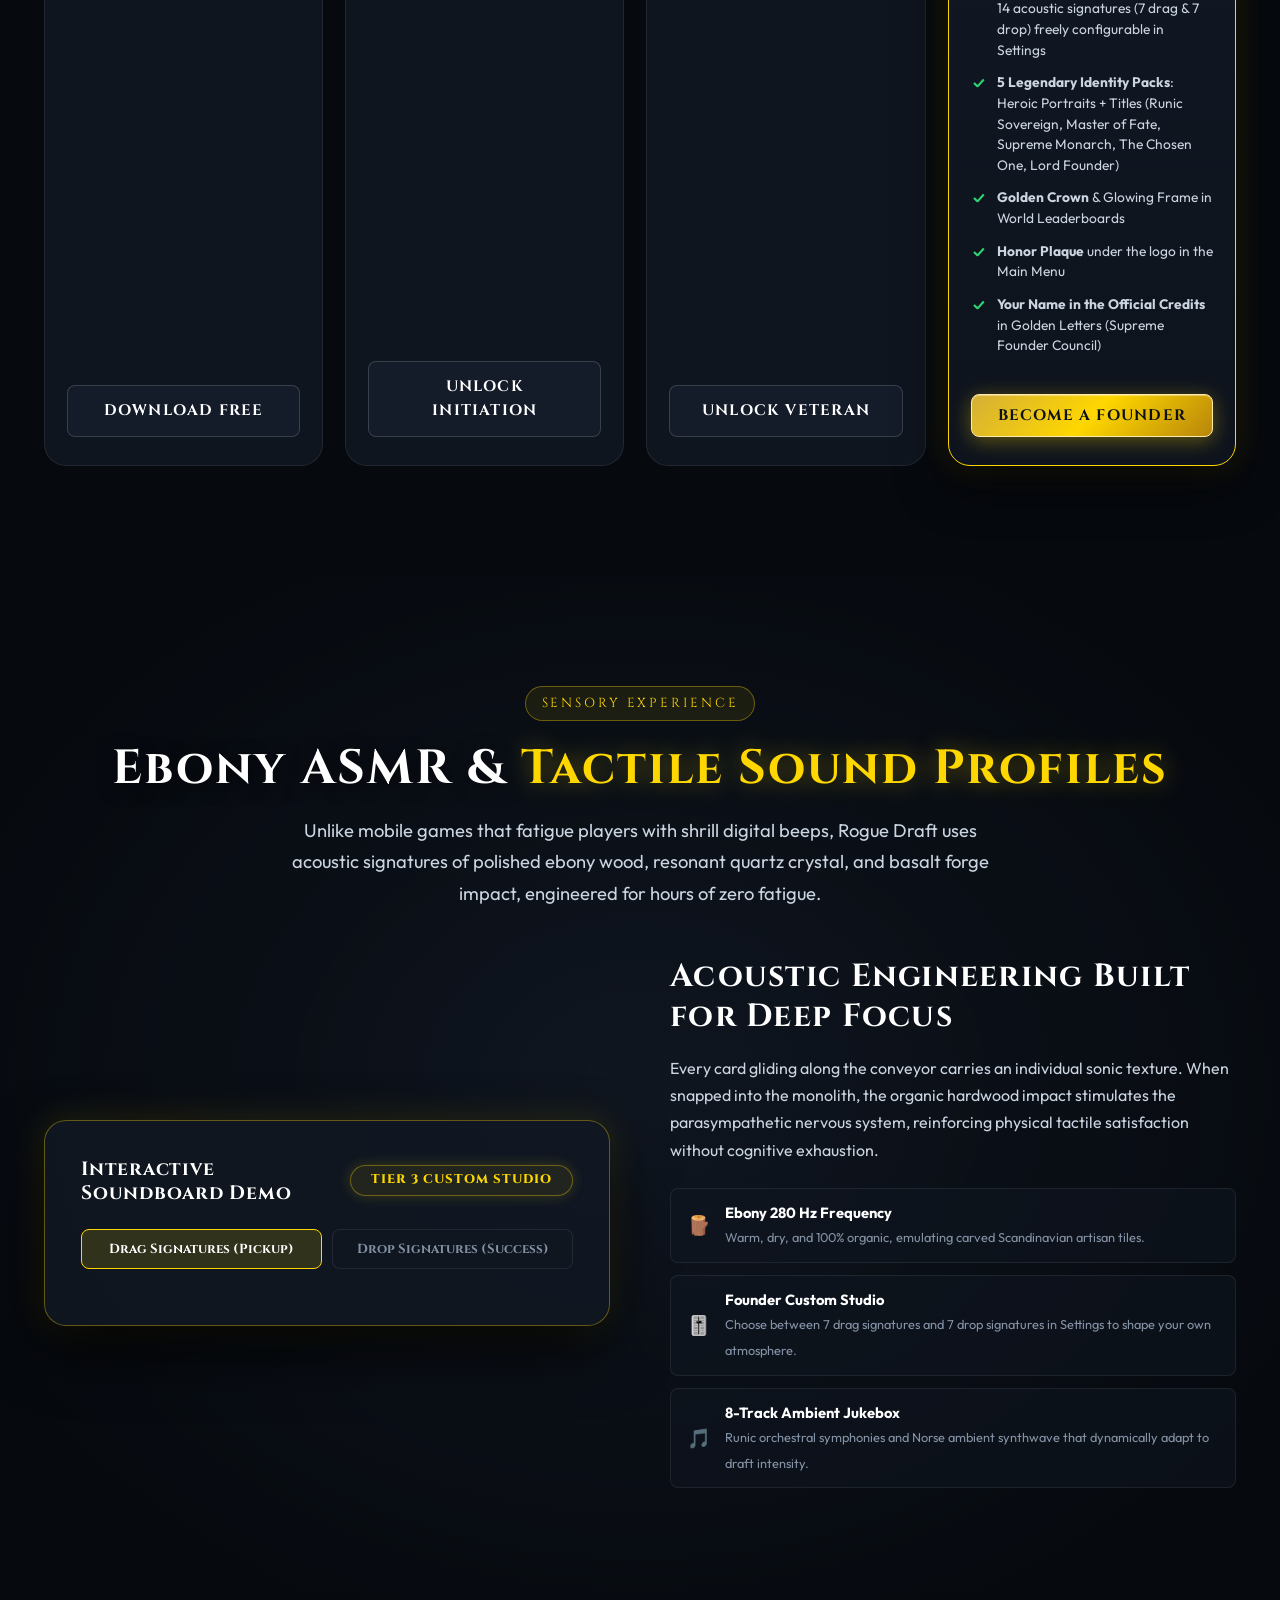
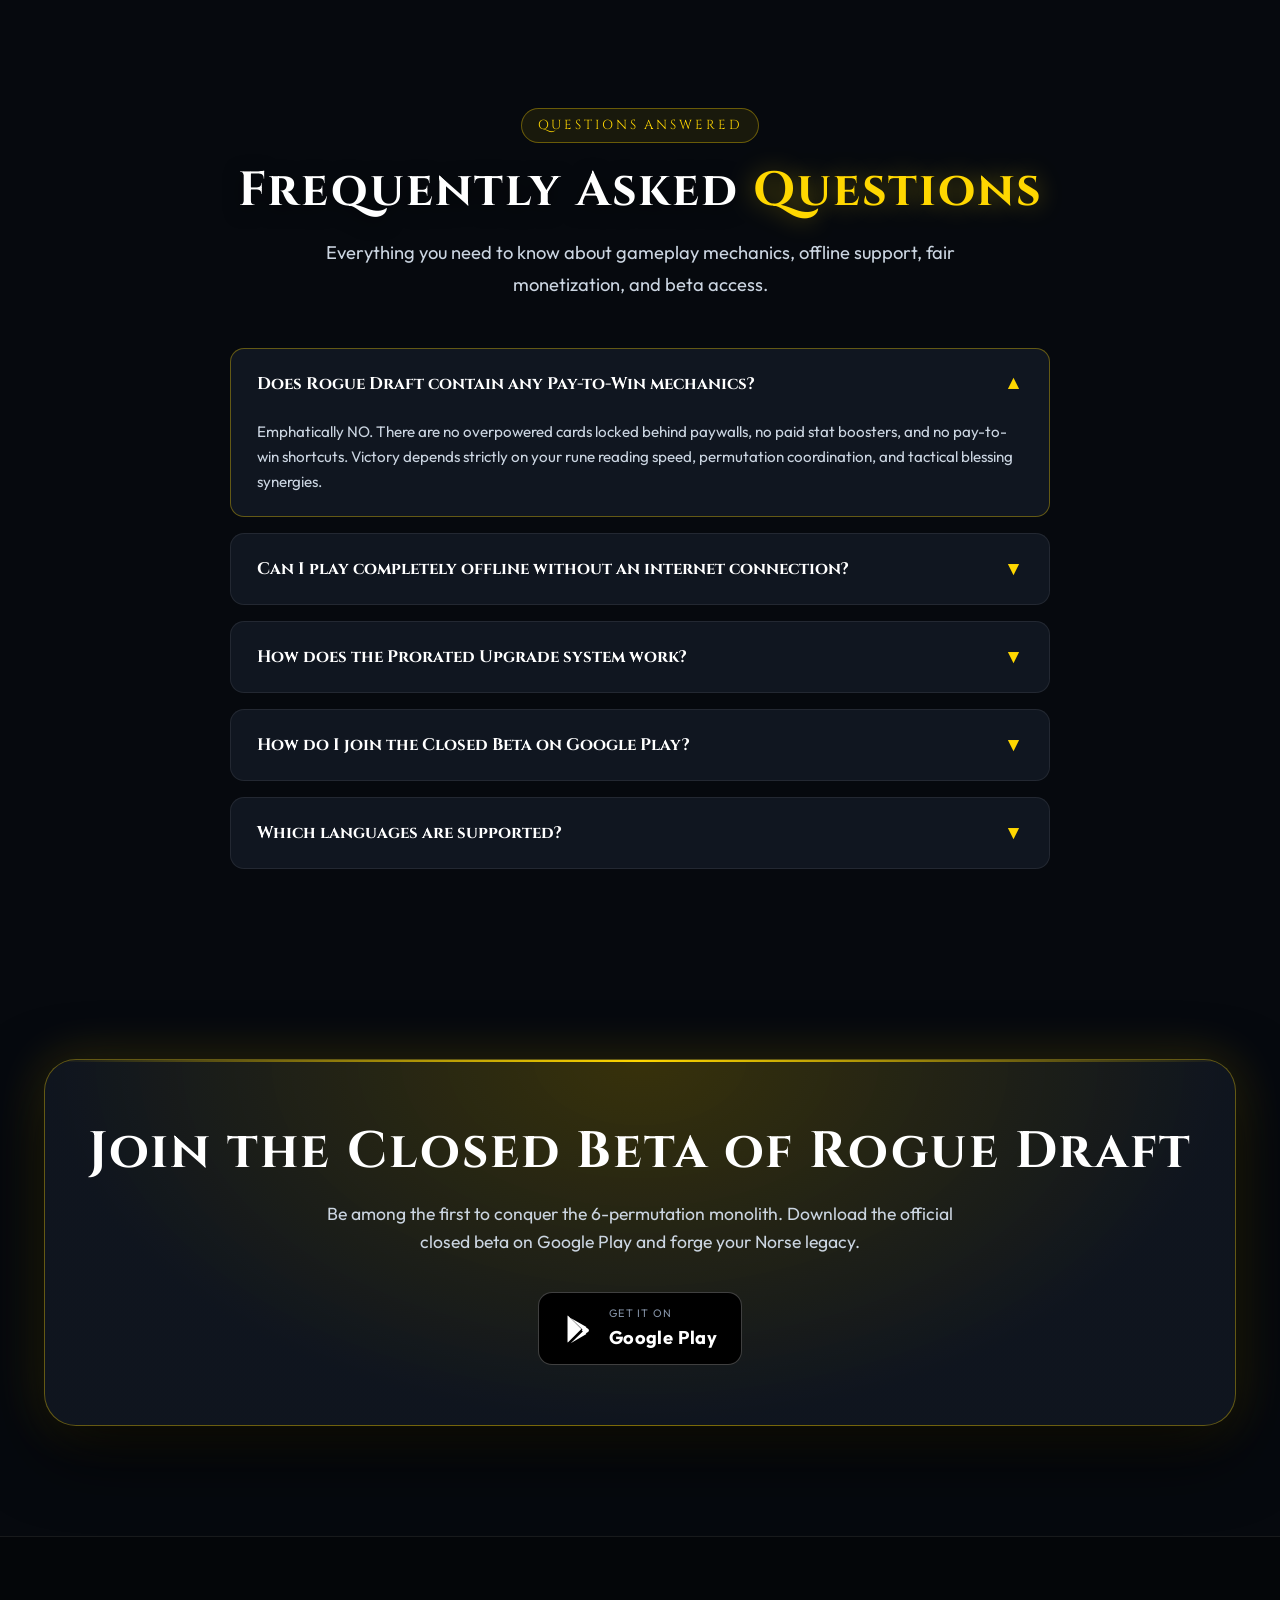
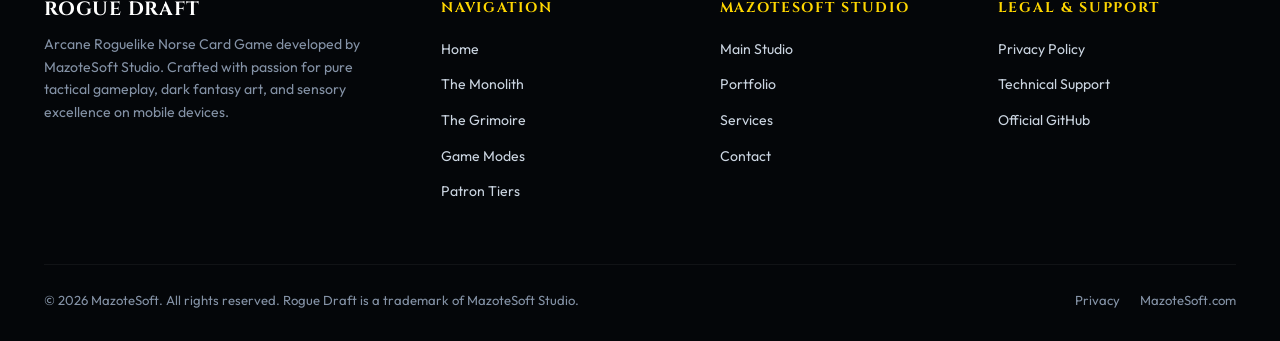
==== commit 90f7eff7: "Add 24K Gold Monolith Tier 3 Founder skin switcher and Lateral Niches black marble section with expl" ====
--- a/roguedraft/index.html
+++ b/roguedraft/index.html
@@ -54,6 +54,7 @@
         <a href="#hero" class="nav-link active">Home</a>
         <a href="#monolith" class="nav-link">Monolith</a>
         <a href="#tophud" class="nav-link">TopHUD</a>
+        <a href="#niches" class="nav-link">Niches</a>
         <a href="#grimoire" class="nav-link">Grimoire</a>
         <a href="#modes" class="nav-link">Game Modes</a>
         <a href="#tiers" class="nav-link">Patron Tiers</a>
@@ -207,8 +208,18 @@
       <div class="monolith-wrapper">
         <!-- Visual Monolith Presentation -->
         <div class="monolith-visual-card">
+          <!-- Monolith Skin Switcher -->
+          <div class="monolith-skin-switcher">
+            <button type="button" class="skin-btn active" data-skin="gold" id="skinBtnGold">
+              <span class="skin-gem">👑</span> 24K Gold & Diamonds (Tier 3 Founder)
+            </button>
+            <button type="button" class="skin-btn" data-skin="standard" id="skinBtnStandard">
+              <span class="skin-gem">🛡️</span> Basalt & Iron (Standard Altar)
+            </button>
+          </div>
+
           <div class="monolith-media-box">
-            <img src="/roguedraft/assets/monolith_adu.jpg" alt="Runic Monolith Triad ADU">
+            <img id="monolithImg" src="/roguedraft/assets/monolith_oro_adu.png" alt="Founder 24K Gold Runic Monolith Permutation [ADU]">
           </div>
 
           <div class="monolith-altar-slots" id="altarSlotsContainer">
@@ -397,6 +408,87 @@
           <div class="tophud-preview-media">
             <img src="/roguedraft/assets/gameplay_cap5.jpg" alt="In-game screenshot of Rogue Draft featuring TopHUD 5 and Runic Monolith in action">
           </div>
+        </div>
+      </div>
+    </div>
+  </section>
+
+  
+  <!-- ==========================================================================
+       LATERAL NICHES (TIER 3 FOUNDER BLACK MARBLE) SECTION
+       ========================================================================== -->
+  <section class="niches-section" id="niches">
+    <div class="container">
+      <div class="section-header text-center">
+        <span class="section-tag">TIER 3 FOUNDER • DYNAMIC BOARD EXPANSION</span>
+        <h2 class="section-title">Sliding Lateral Niches: <span class="accent-purple">Special</span> & <span class="accent-gold">Mythic</span> Sanctuaries</h2>
+        <p class="section-subtitle">
+          Legendary cards transcend the physical bounds of the monolith. Whenever an ancient relic or reality-bending sorcery is grabbed, 
+          these concealed wings slide dynamically from the screen borders—crafted in gold-veined black marble exclusively for Tier 3 Founders.
+        </p>
+      </div>
+
+      <div class="niches-grid">
+        <!-- 1. LEFT NICHE: SPECIAL CARDS -->
+        <div class="niche-card niche-special">
+          <div class="niche-badge-tag">
+            <span>🟣</span> Left Lateral Niche • Special Cards
+          </div>
+          <div class="niche-img-container">
+            <img src="/roguedraft/assets/niche_special_left.png" alt="Left Lateral Niche in Tier 3 Black Marble for Special Cards" loading="lazy">
+          </div>
+          <h3 class="niche-title">
+            <span>Amethyst Sorcery Sanctuary</span>
+          </h3>
+          <p class="niche-desc">
+            Emerges smoothly from the left edge of the screen whenever you grab one of the <strong>10 Special Cards</strong>. 
+            Acting as a dedicated arcane sanctuary, it executes reality-altering board effects without occupying standard altar slots.
+          </p>
+          <ul class="niche-mechanics-list">
+            <li>
+              <span class="niche-bullet-icon">✦</span>
+              <span><strong>Auto-Slide Trigger:</strong> Slides into the board in 180ms upon touching cards like <em>Absolute Zero</em>, <em>Arcane Magnet</em>, <em>Dark Fog</em>, or <em>Mirror Dimension</em>.</span>
+            </li>
+            <li>
+              <span class="niche-bullet-icon">✦</span>
+              <span><strong>Slot Preservation:</strong> Casts field-wide mutators and crowd control while keeping your three core Attack, Defense, and Utility slots unblocked.</span>
+            </li>
+            <li>
+              <span class="niche-bullet-icon">✦</span>
+              <span><strong>Founder Aesthetics (Tier 3):</strong> Monolithic black marble with radiant gold veining, a floating icosahedral amethyst crystal, and violet Futhark runic engravings.</span>
+            </li>
+          </ul>
+        </div>
+
+        <!-- 2. RIGHT NICHE: MYTHIC CARDS -->
+        <div class="niche-card niche-mythic">
+          <div class="niche-badge-tag">
+            <span>🟡</span> Right Lateral Niche • Mythic Cards
+          </div>
+          <div class="niche-img-container">
+            <img src="/roguedraft/assets/niche_mythic_right.png" alt="Right Lateral Niche in Tier 3 Black Marble for Mythic Cards" loading="lazy">
+          </div>
+          <h3 class="niche-title">
+            <span>Solar Relic Citadel</span>
+          </h3>
+          <p class="niche-desc">
+            Summoned from the right edge of the arena the instant you touch one of the <strong>5 Mythic Cards</strong>. 
+            Channels supreme celestial energy into your run, granting massive score bursts and charging your Frenzy Meter.
+          </p>
+          <ul class="niche-mechanics-list">
+            <li>
+              <span class="niche-bullet-icon">✦</span>
+              <span><strong>Auto-Slide Trigger:</strong> Slides into view when dragging <em>Astral Relic</em>, <em>Loot Goblin</em>, <em>Time Shard</em>, <em>Astral Specter</em>, or <em>Alchemical Bomb</em>.</span>
+            </li>
+            <li>
+              <span class="niche-bullet-icon">✦</span>
+              <span><strong>Frenzy Power Surge:</strong> Dropping a mythic card unleashes a runic shockwave that immediately awards <strong>+5 bonus charges</strong> to your Frenzy Meter.</span>
+            </li>
+            <li>
+              <span class="niche-bullet-icon">✦</span>
+              <span><strong>Founder Aesthetics (Tier 3):</strong> Hand-carved obsidian marble adorned with a golden solar halo medallion, incandescent amber runes, and braided Celtic knotwork columns.</span>
+            </li>
+          </ul>
         </div>
       </div>
     </div>
--- a/roguedraft/styles.css
+++ b/roguedraft/styles.css
@@ -2494,3 +2494,221 @@
   text-align: center !important;
   display: block !important;
 }
+
+/* ==========================================================================
+   MONOLITH SKIN SWITCHER (TIER 3 FOUNDER VS STANDARD)
+   ========================================================================== */
+.monolith-skin-switcher {
+  display: flex;
+  gap: 10px;
+  margin-bottom: 18px;
+  background: rgba(10, 14, 22, 0.85);
+  padding: 6px;
+  border-radius: var(--radius-sm);
+  border: 1px solid var(--border-medium);
+}
+
+.skin-btn {
+  flex: 1;
+  display: flex;
+  align-items: center;
+  justify-content: center;
+  gap: 8px;
+  background: transparent;
+  border: 1px solid transparent;
+  border-radius: 6px;
+  padding: 10px 14px;
+  color: var(--text-secondary);
+  font-family: var(--font-body);
+  font-size: 0.88rem;
+  font-weight: 600;
+  cursor: pointer;
+  transition: all var(--transition-fast);
+}
+
+.skin-btn:hover {
+  color: #fff;
+  background: rgba(255, 255, 255, 0.05);
+}
+
+.skin-btn.active {
+  background: linear-gradient(135deg, rgba(255, 215, 0, 0.22) 0%, rgba(200, 150, 0, 0.12) 100%);
+  border-color: var(--border-gold);
+  color: #fff;
+  box-shadow: 0 4px 15px rgba(255, 215, 0, 0.15);
+}
+
+.skin-btn[data-skin="standard"].active {
+  background: linear-gradient(135deg, rgba(70, 90, 120, 0.3) 0%, rgba(40, 50, 70, 0.2) 100%);
+  border-color: rgba(140, 170, 210, 0.5);
+  color: #fff;
+  box-shadow: 0 4px 15px rgba(0, 0, 0, 0.4);
+}
+
+/* ==========================================================================
+   LATERAL NICHES (TIER 3 FOUNDER) SECTION STYLES
+   ========================================================================== */
+.niches-section {
+  padding: 110px 0;
+  position: relative;
+  background: radial-gradient(ellipse at 50% 50%, rgba(25, 18, 42, 0.5) 0%, var(--bg-deep) 80%);
+}
+
+.niches-grid {
+  display: grid;
+  grid-template-columns: repeat(2, 1fr);
+  gap: 40px;
+  margin-top: 50px;
+}
+
+.niche-card {
+  background: var(--bg-glass-card);
+  border: 1px solid var(--border-medium);
+  border-radius: var(--radius-lg);
+  padding: 36px;
+  display: flex;
+  flex-direction: column;
+  position: relative;
+  overflow: hidden;
+  box-shadow: 0 25px 60px rgba(0, 0, 0, 0.8);
+  transition: all var(--transition-normal);
+}
+
+.niche-card.niche-special {
+  border-color: rgba(165, 94, 234, 0.35);
+}
+
+.niche-card.niche-special:hover {
+  border-color: rgba(165, 94, 234, 0.8);
+  box-shadow: 0 25px 60px rgba(0, 0, 0, 0.9), 0 0 35px rgba(165, 94, 234, 0.25);
+  transform: translateY(-5px);
+}
+
+.niche-card.niche-mythic {
+  border-color: rgba(255, 215, 0, 0.35);
+}
+
+.niche-card.niche-mythic:hover {
+  border-color: rgba(255, 215, 0, 0.8);
+  box-shadow: 0 25px 60px rgba(0, 0, 0, 0.9), 0 0 35px rgba(255, 215, 0, 0.25);
+  transform: translateY(-5px);
+}
+
+.niche-badge-tag {
+  display: inline-flex;
+  align-items: center;
+  gap: 8px;
+  padding: 6px 14px;
+  border-radius: var(--radius-pill);
+  font-size: 0.78rem;
+  font-weight: 700;
+  letter-spacing: 0.08em;
+  text-transform: uppercase;
+  margin-bottom: 20px;
+  align-self: flex-start;
+}
+
+.niche-special .niche-badge-tag {
+  background: rgba(165, 94, 234, 0.15);
+  color: #bf55ec;
+  border: 1px solid rgba(165, 94, 234, 0.4);
+}
+
+.niche-mythic .niche-badge-tag {
+  background: rgba(255, 215, 0, 0.15);
+  color: var(--text-gold);
+  border: 1px solid rgba(255, 215, 0, 0.4);
+}
+
+.niche-img-container {
+  display: flex;
+  justify-content: center;
+  align-items: center;
+  padding: 30px 20px;
+  background: radial-gradient(circle at 50% 50%, rgba(15, 20, 32, 0.95) 0%, rgba(5, 7, 12, 0.98) 100%);
+  border-radius: var(--radius-md);
+  border: 1px solid var(--border-subtle);
+  margin-bottom: 28px;
+  position: relative;
+  min-height: 420px;
+}
+
+.niche-img-container img {
+  max-height: 380px;
+  width: auto;
+  object-fit: contain;
+  filter: drop-shadow(0 15px 30px rgba(0, 0, 0, 0.9));
+  transition: transform var(--transition-slow);
+}
+
+.niche-card:hover .niche-img-container img {
+  transform: scale(1.04);
+}
+
+.niche-title {
+  font-size: 1.45rem;
+  color: #fff;
+  margin-bottom: 12px;
+  display: flex;
+  align-items: center;
+  gap: 10px;
+}
+
+.niche-desc {
+  font-size: 0.95rem;
+  color: var(--text-secondary);
+  line-height: 1.65;
+  margin-bottom: 22px;
+}
+
+.niche-mechanics-list {
+  list-style: none;
+  padding: 0;
+  margin: 0;
+  display: flex;
+  flex-direction: column;
+  gap: 12px;
+}
+
+.niche-mechanics-list li {
+  display: flex;
+  align-items: flex-start;
+  gap: 12px;
+  font-size: 0.88rem;
+  line-height: 1.5;
+  color: var(--text-muted);
+}
+
+.niche-mechanics-list li strong {
+  color: #fff;
+}
+
+.niche-bullet-icon {
+  flex-shrink: 0;
+  width: 22px;
+  height: 22px;
+  border-radius: 50%;
+  display: flex;
+  align-items: center;
+  justify-content: center;
+  font-size: 0.75rem;
+  margin-top: 1px;
+}
+
+.niche-special .niche-bullet-icon {
+  background: rgba(165, 94, 234, 0.2);
+  color: #bf55ec;
+  border: 1px solid rgba(165, 94, 234, 0.5);
+}
+
+.niche-mythic .niche-bullet-icon {
+  background: rgba(255, 215, 0, 0.2);
+  color: var(--text-gold);
+  border: 1px solid rgba(255, 215, 0, 0.5);
+}
+
+@media (max-width: 900px) {
+  .niches-grid {
+    grid-template-columns: 1fr;
+  }
+}
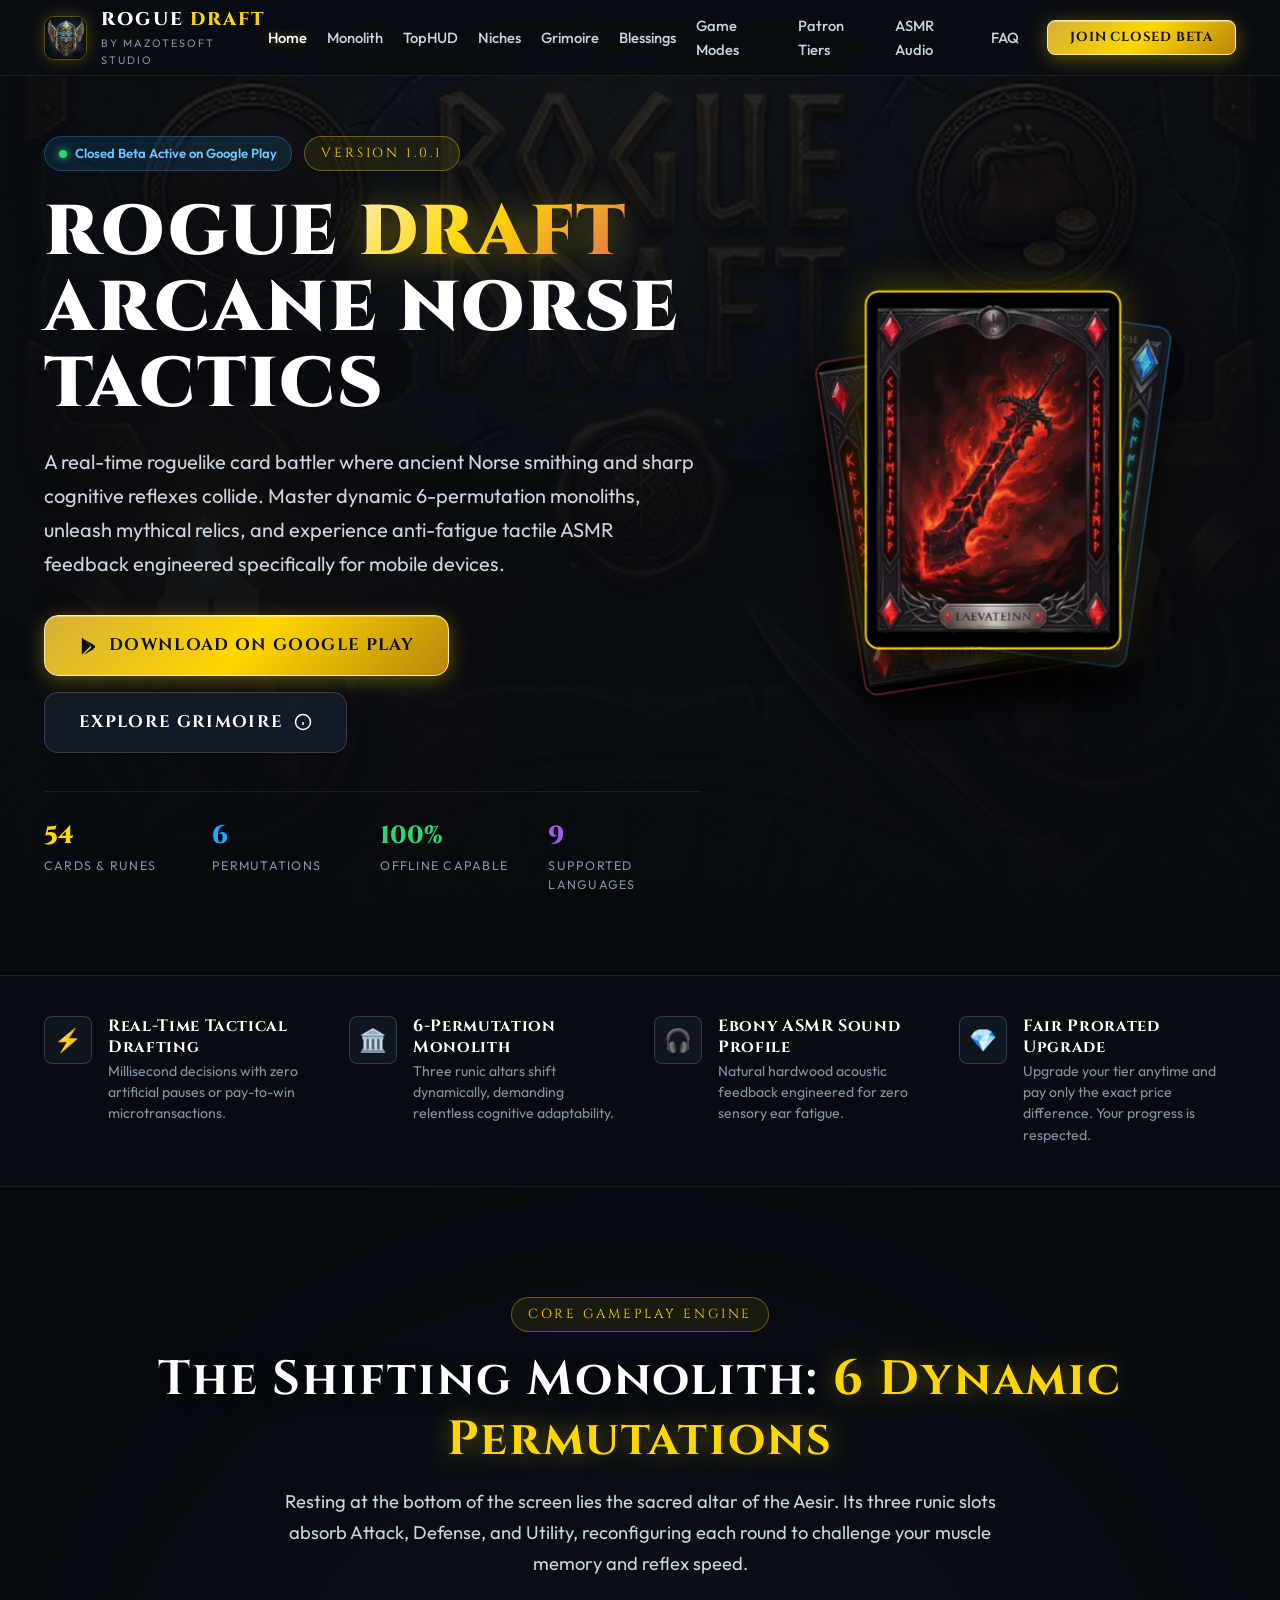
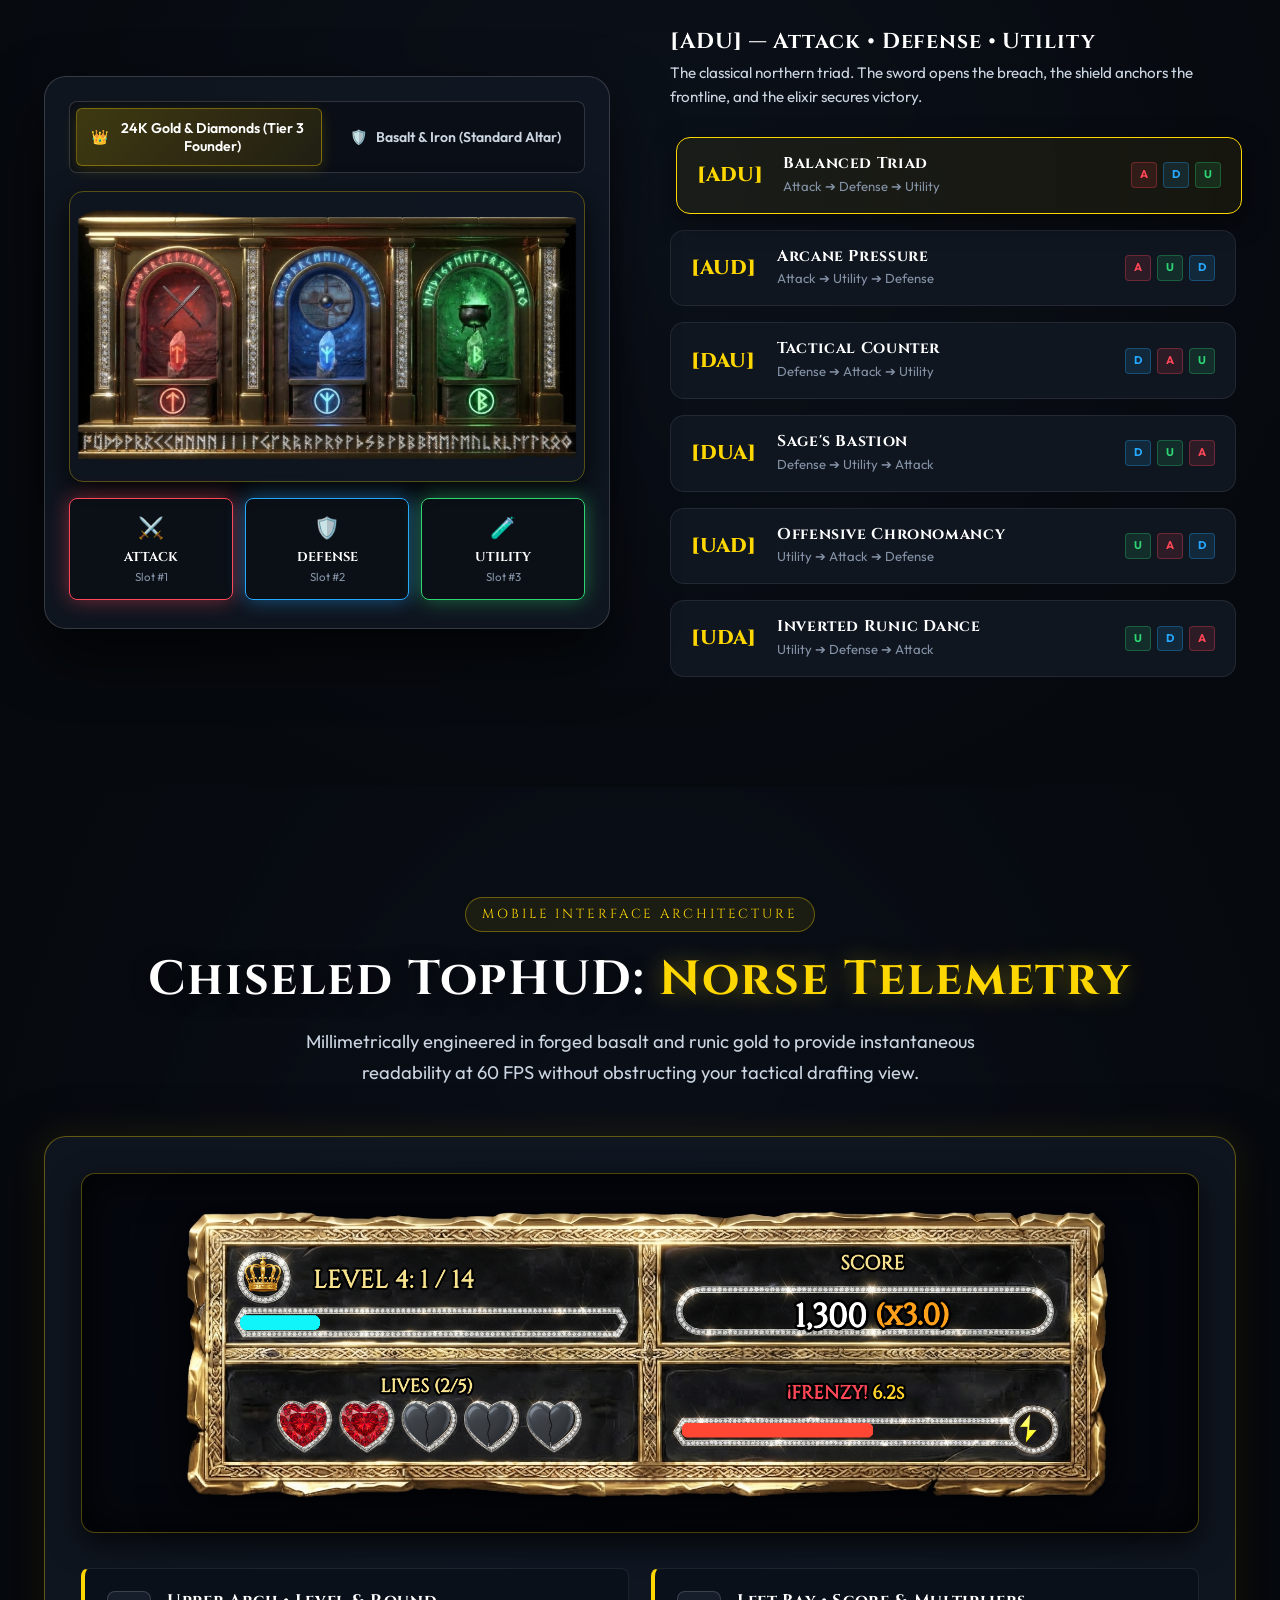
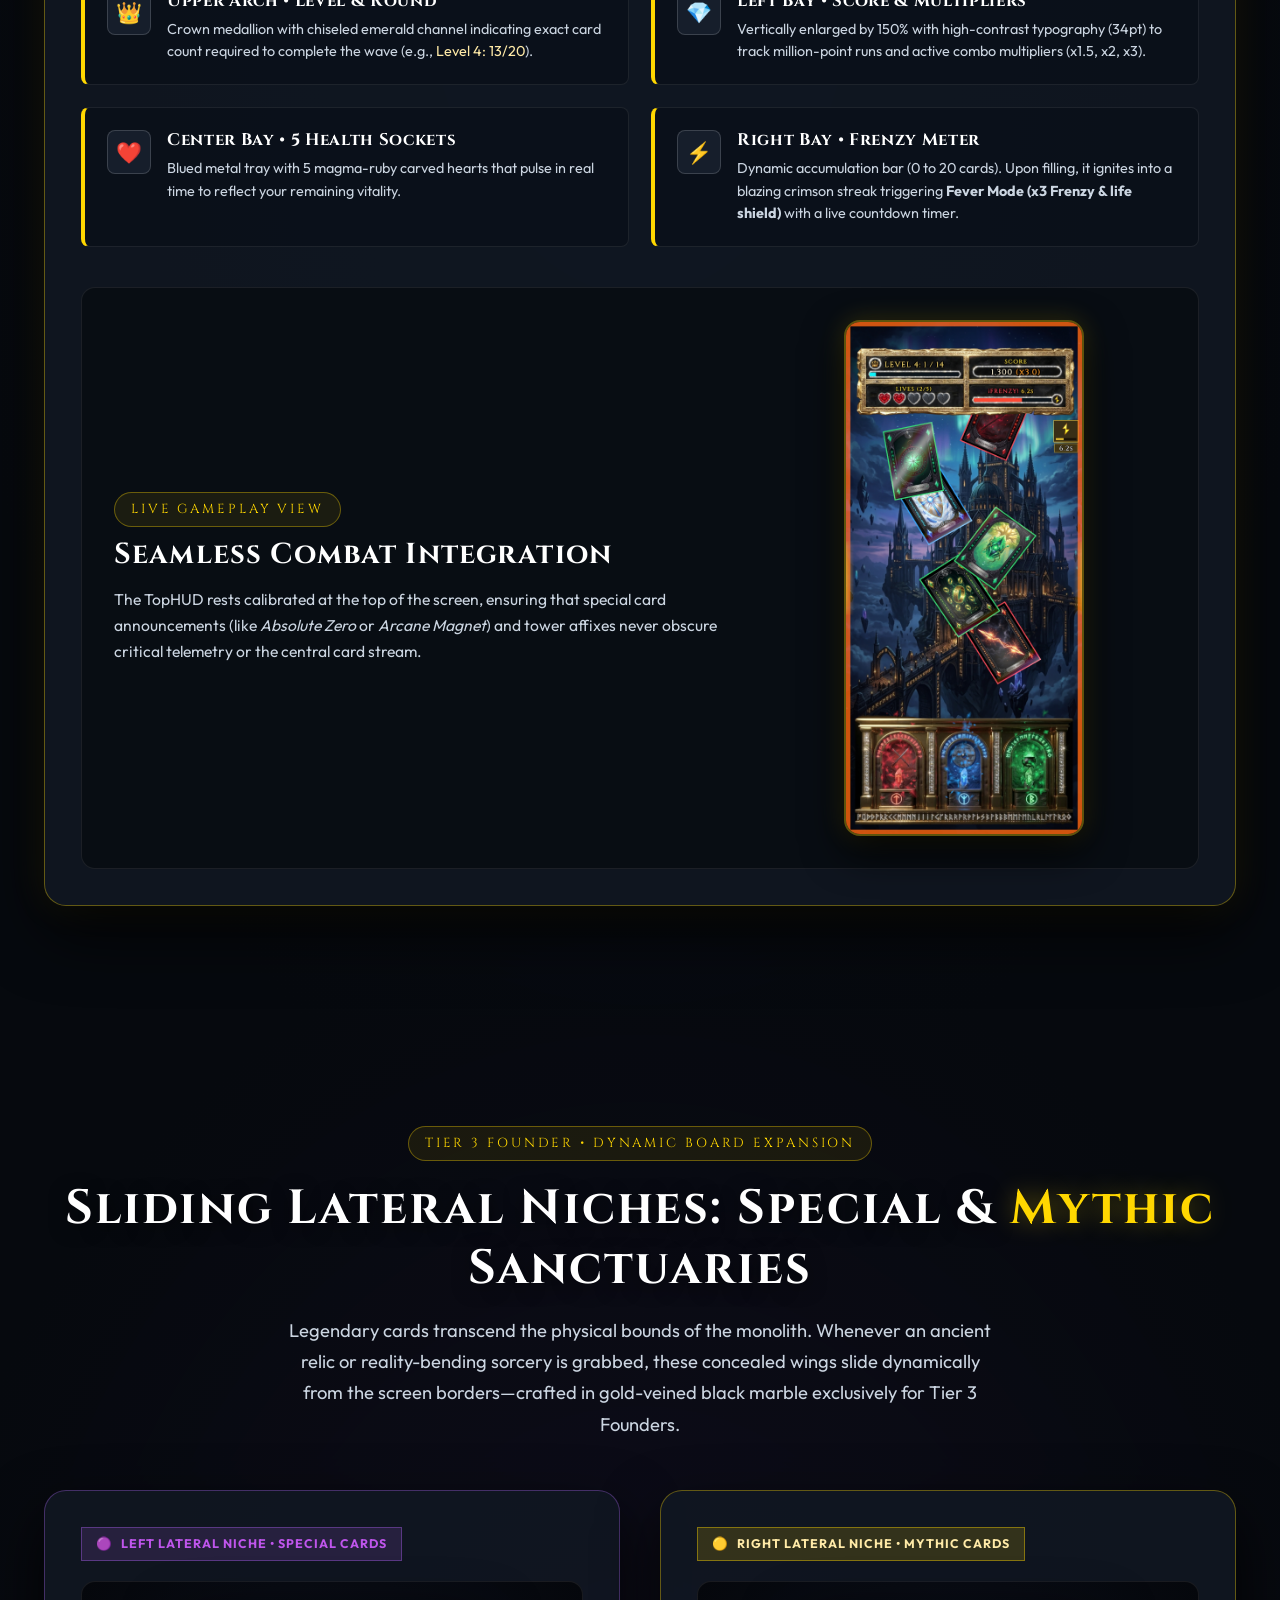
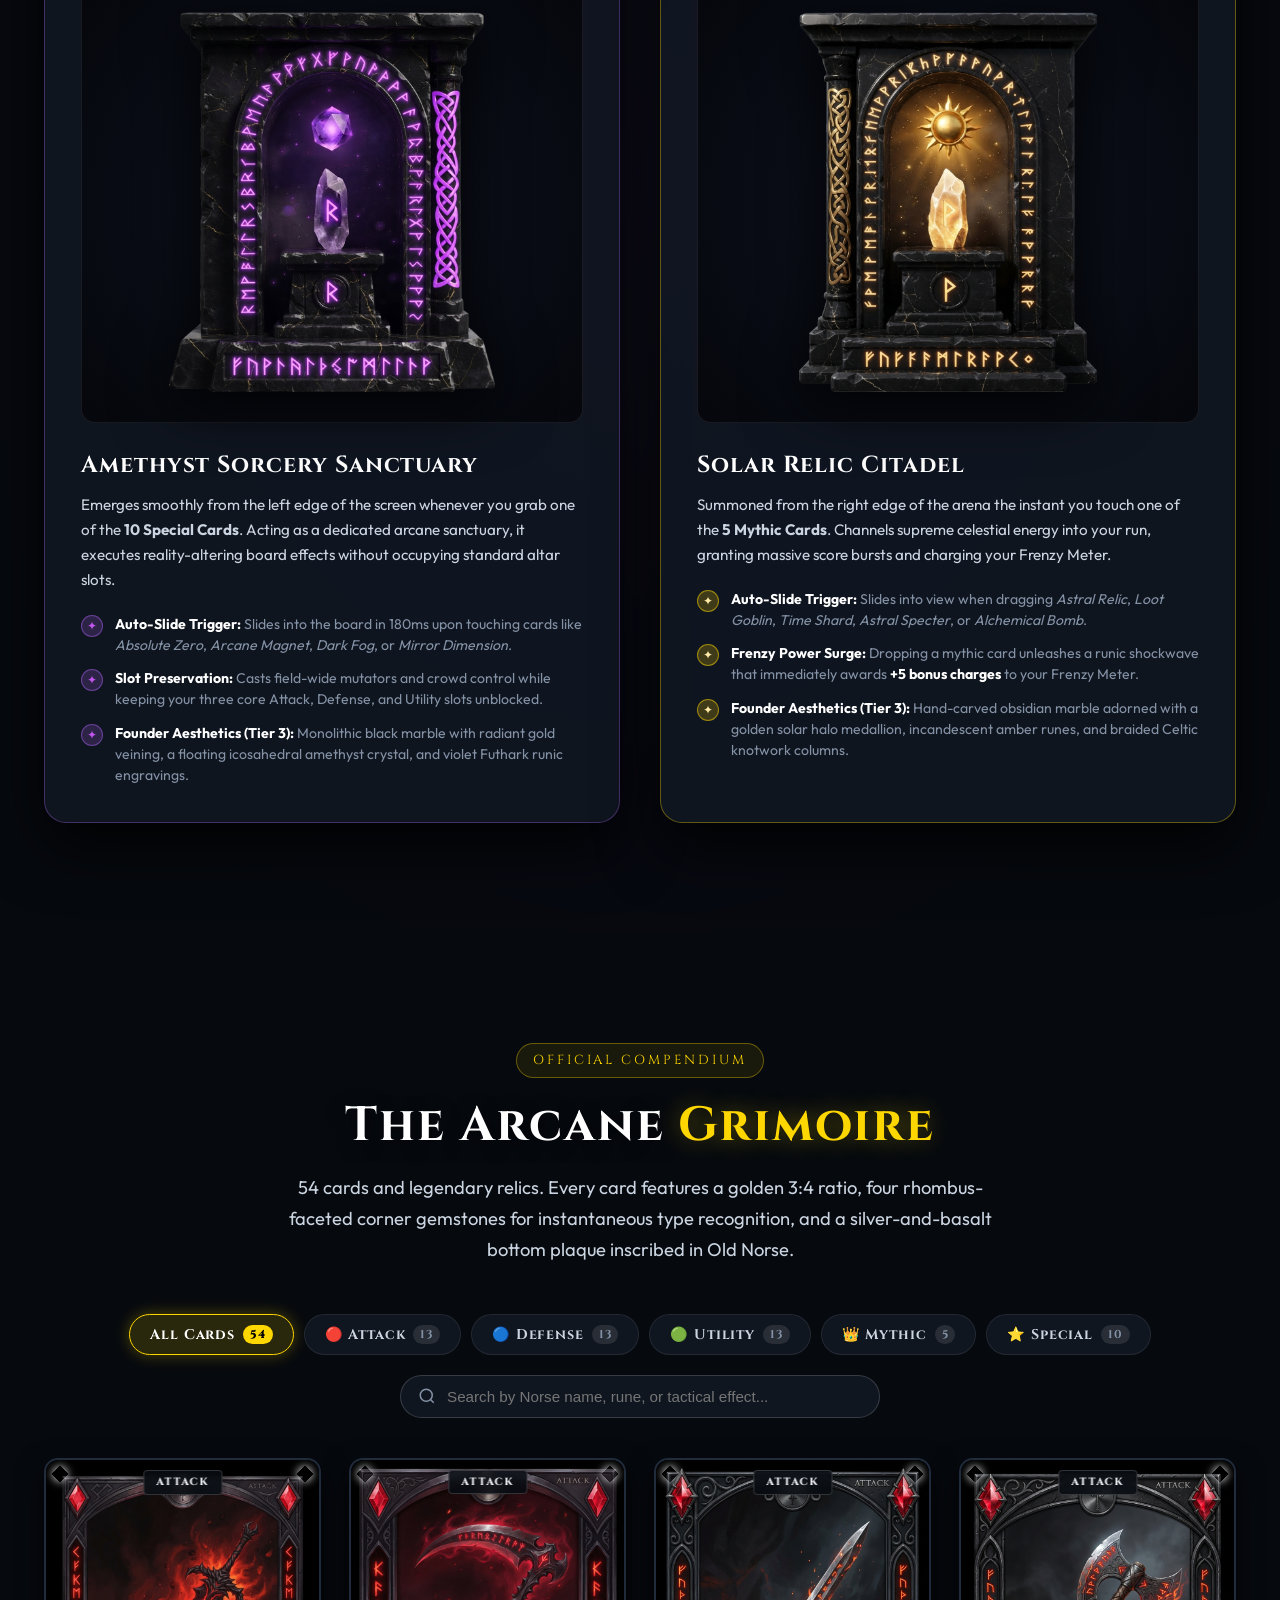
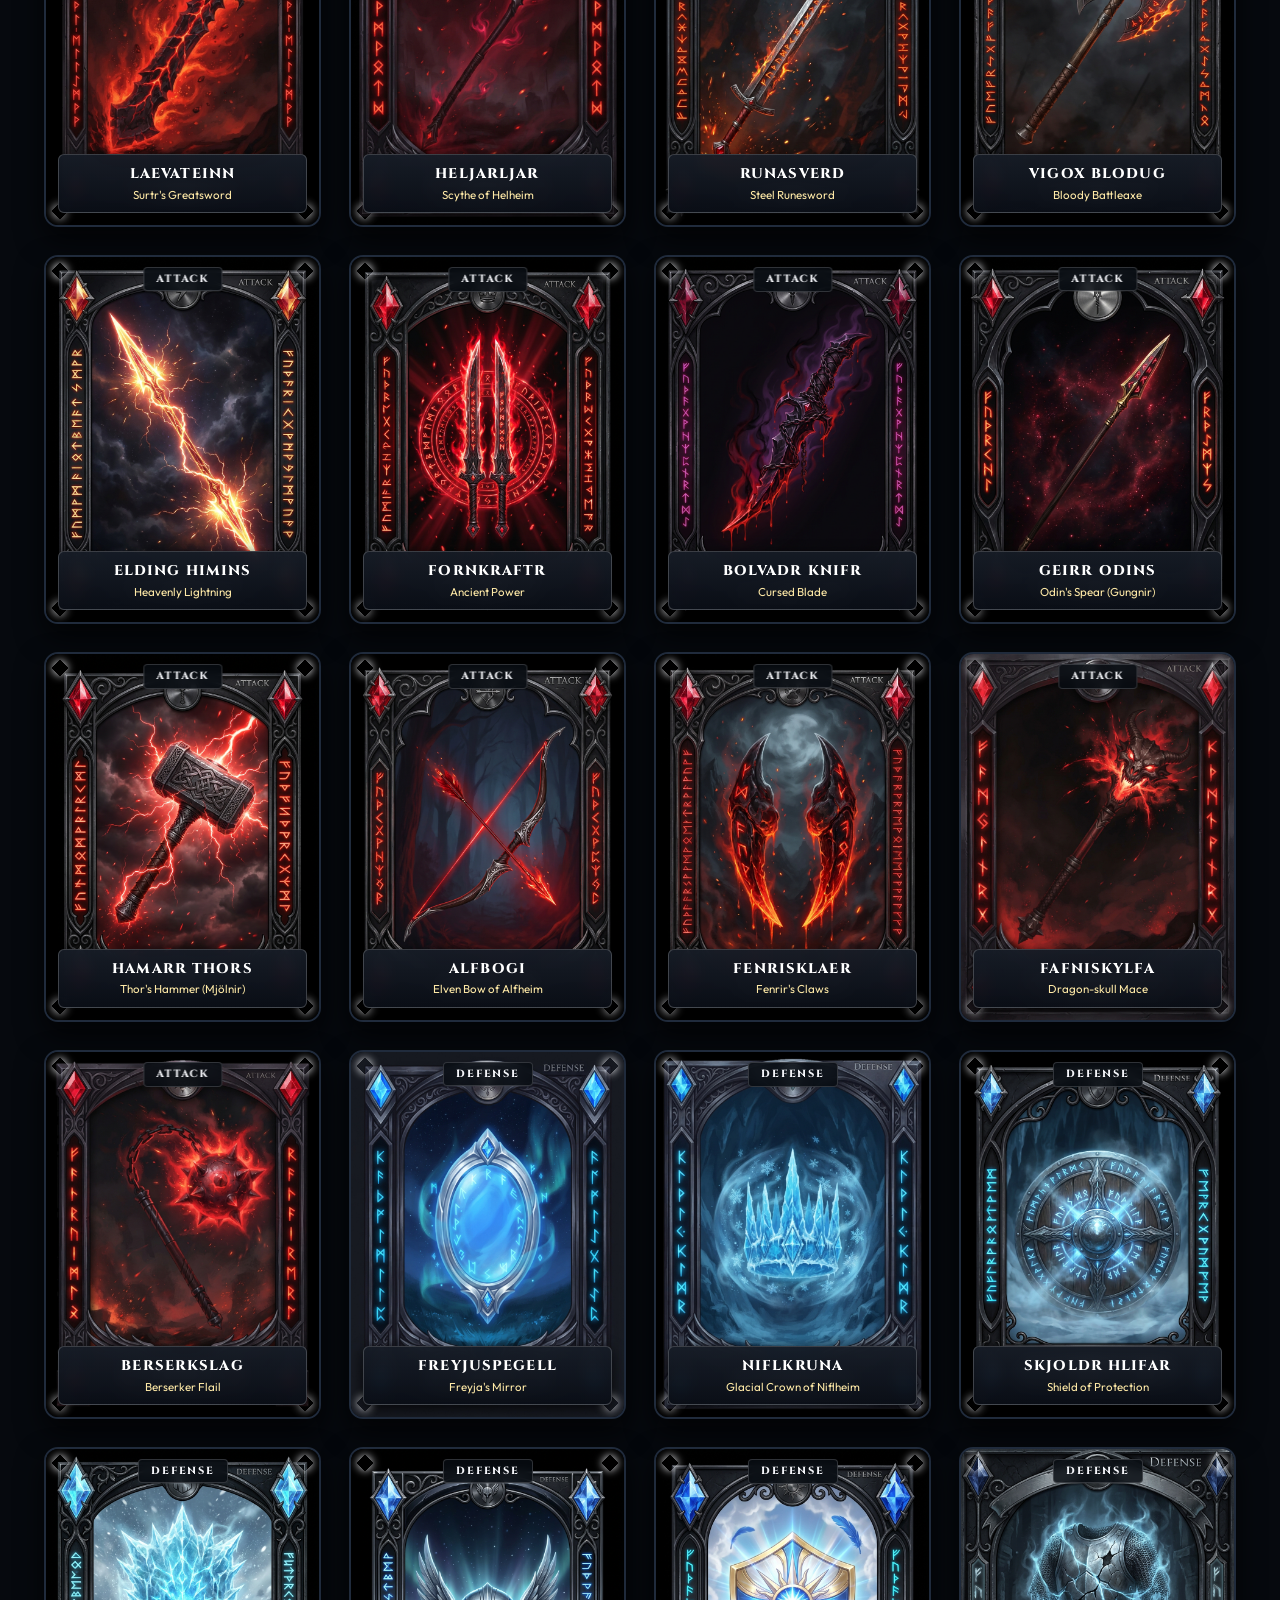
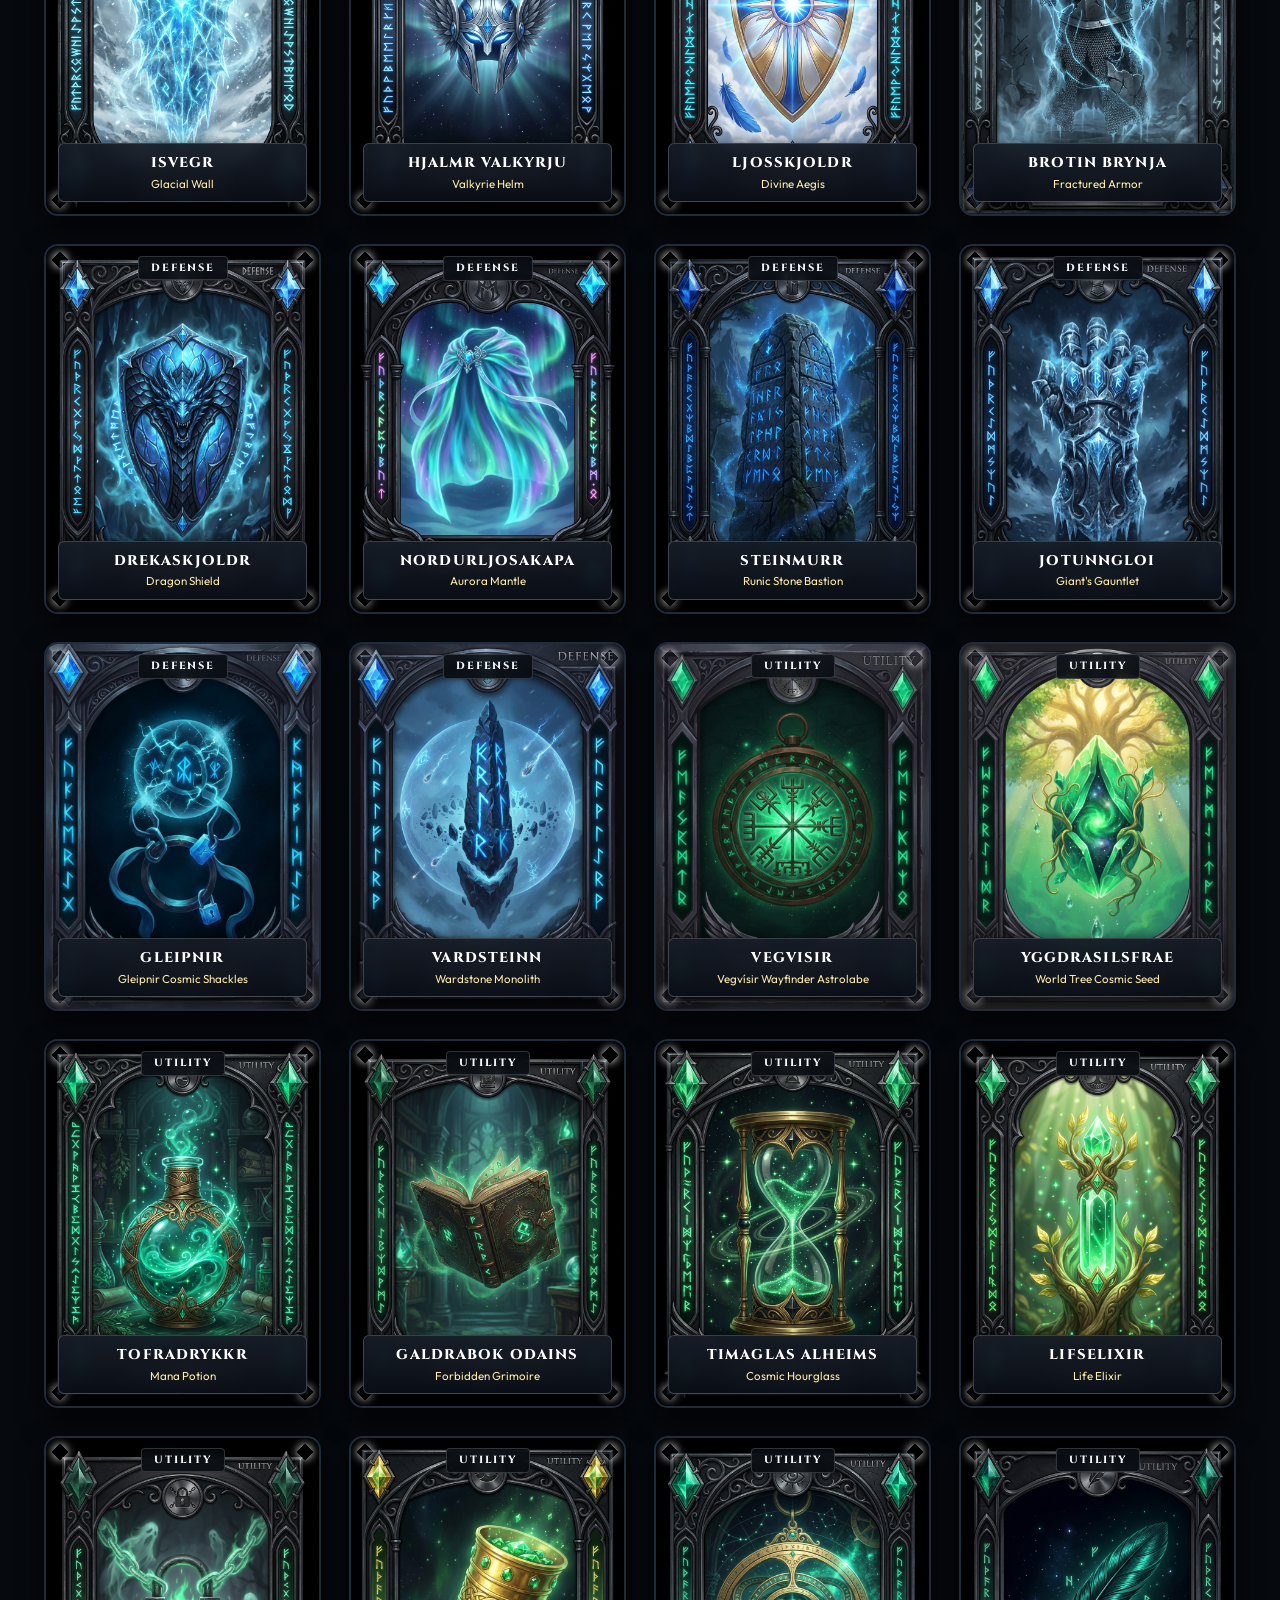
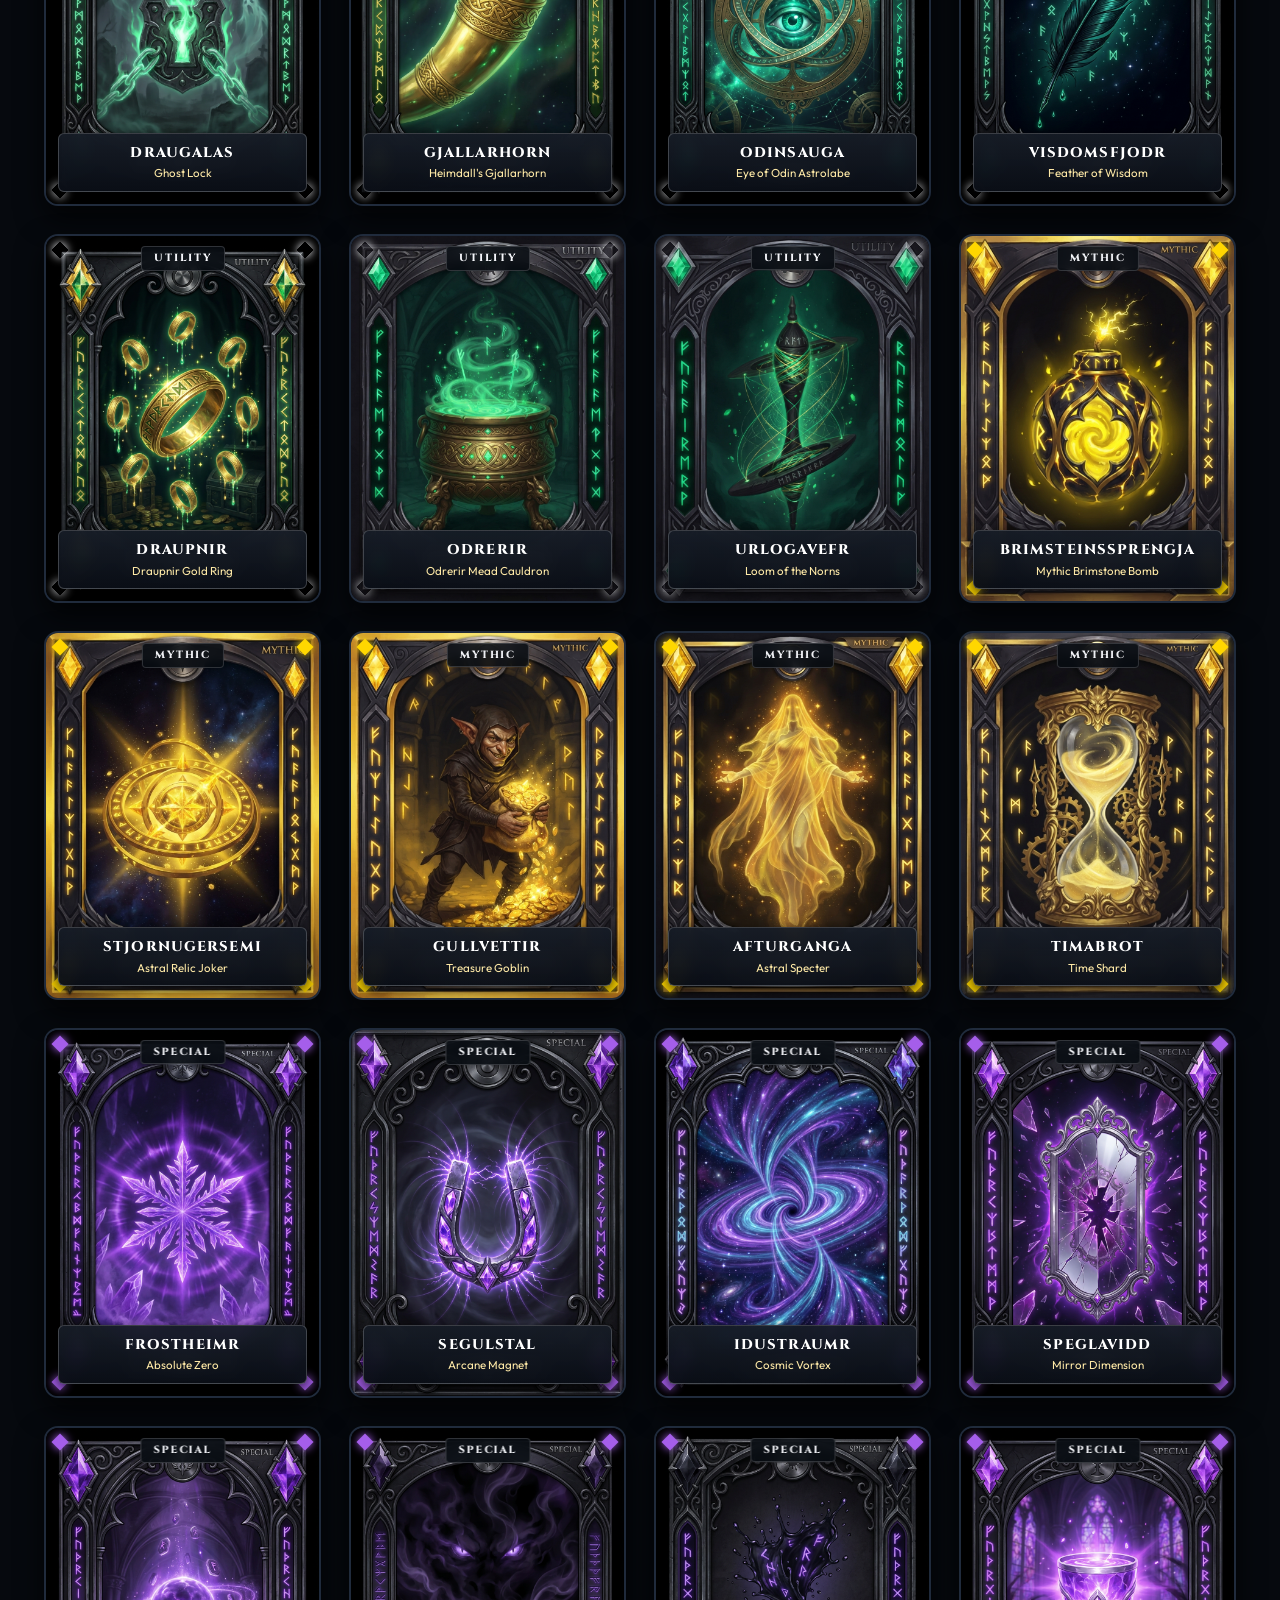
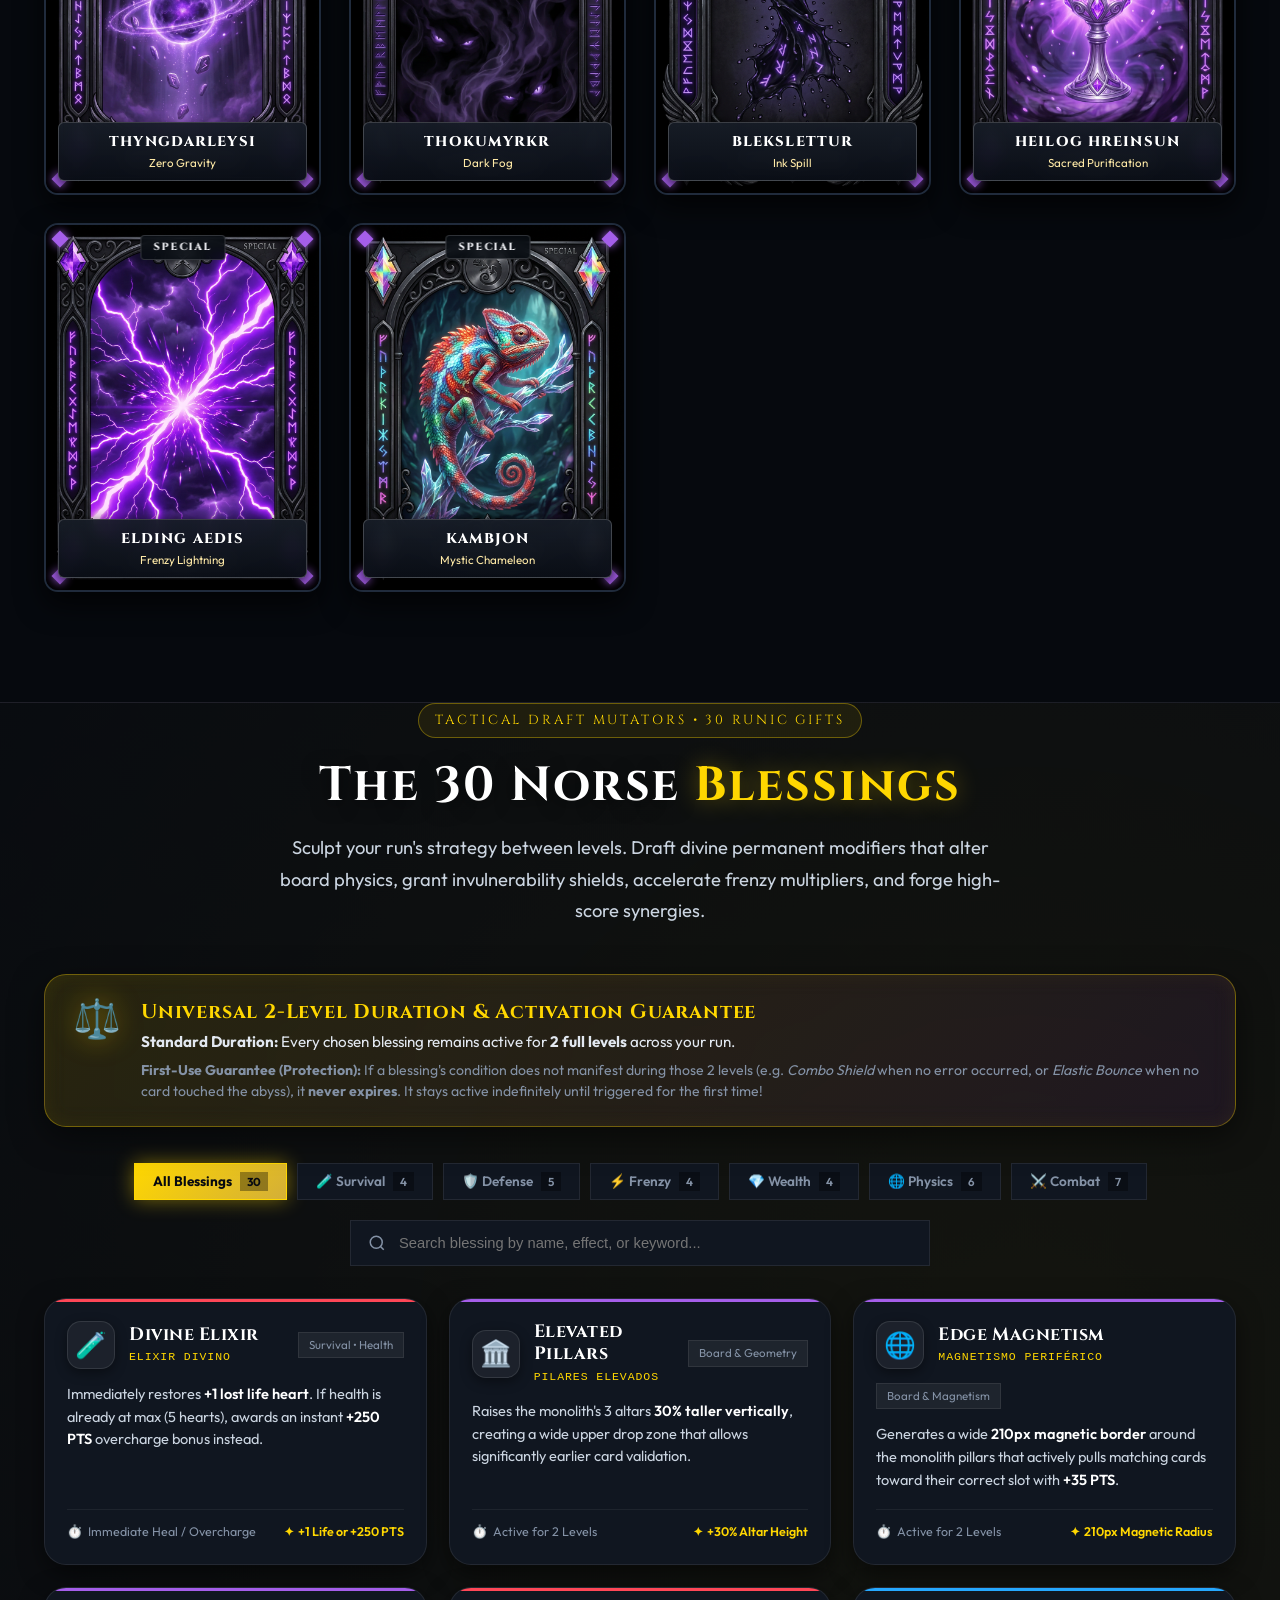
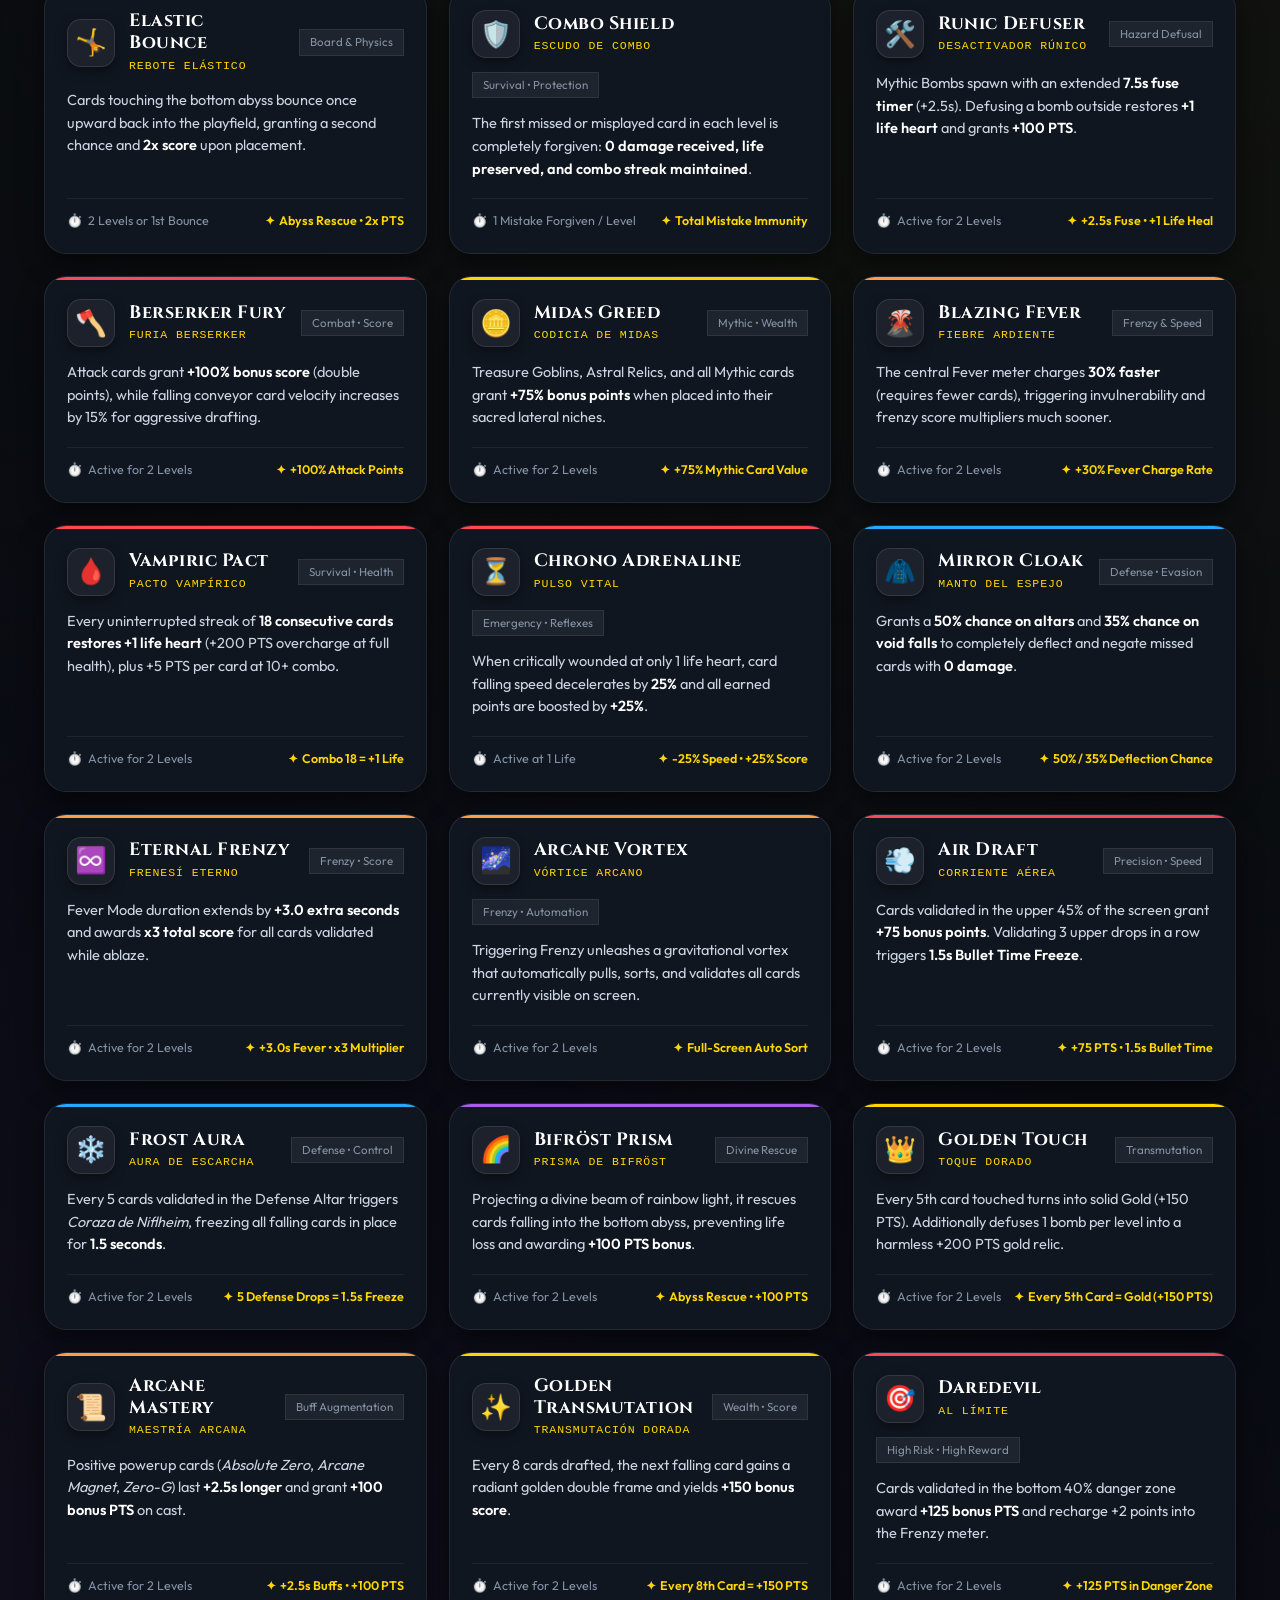
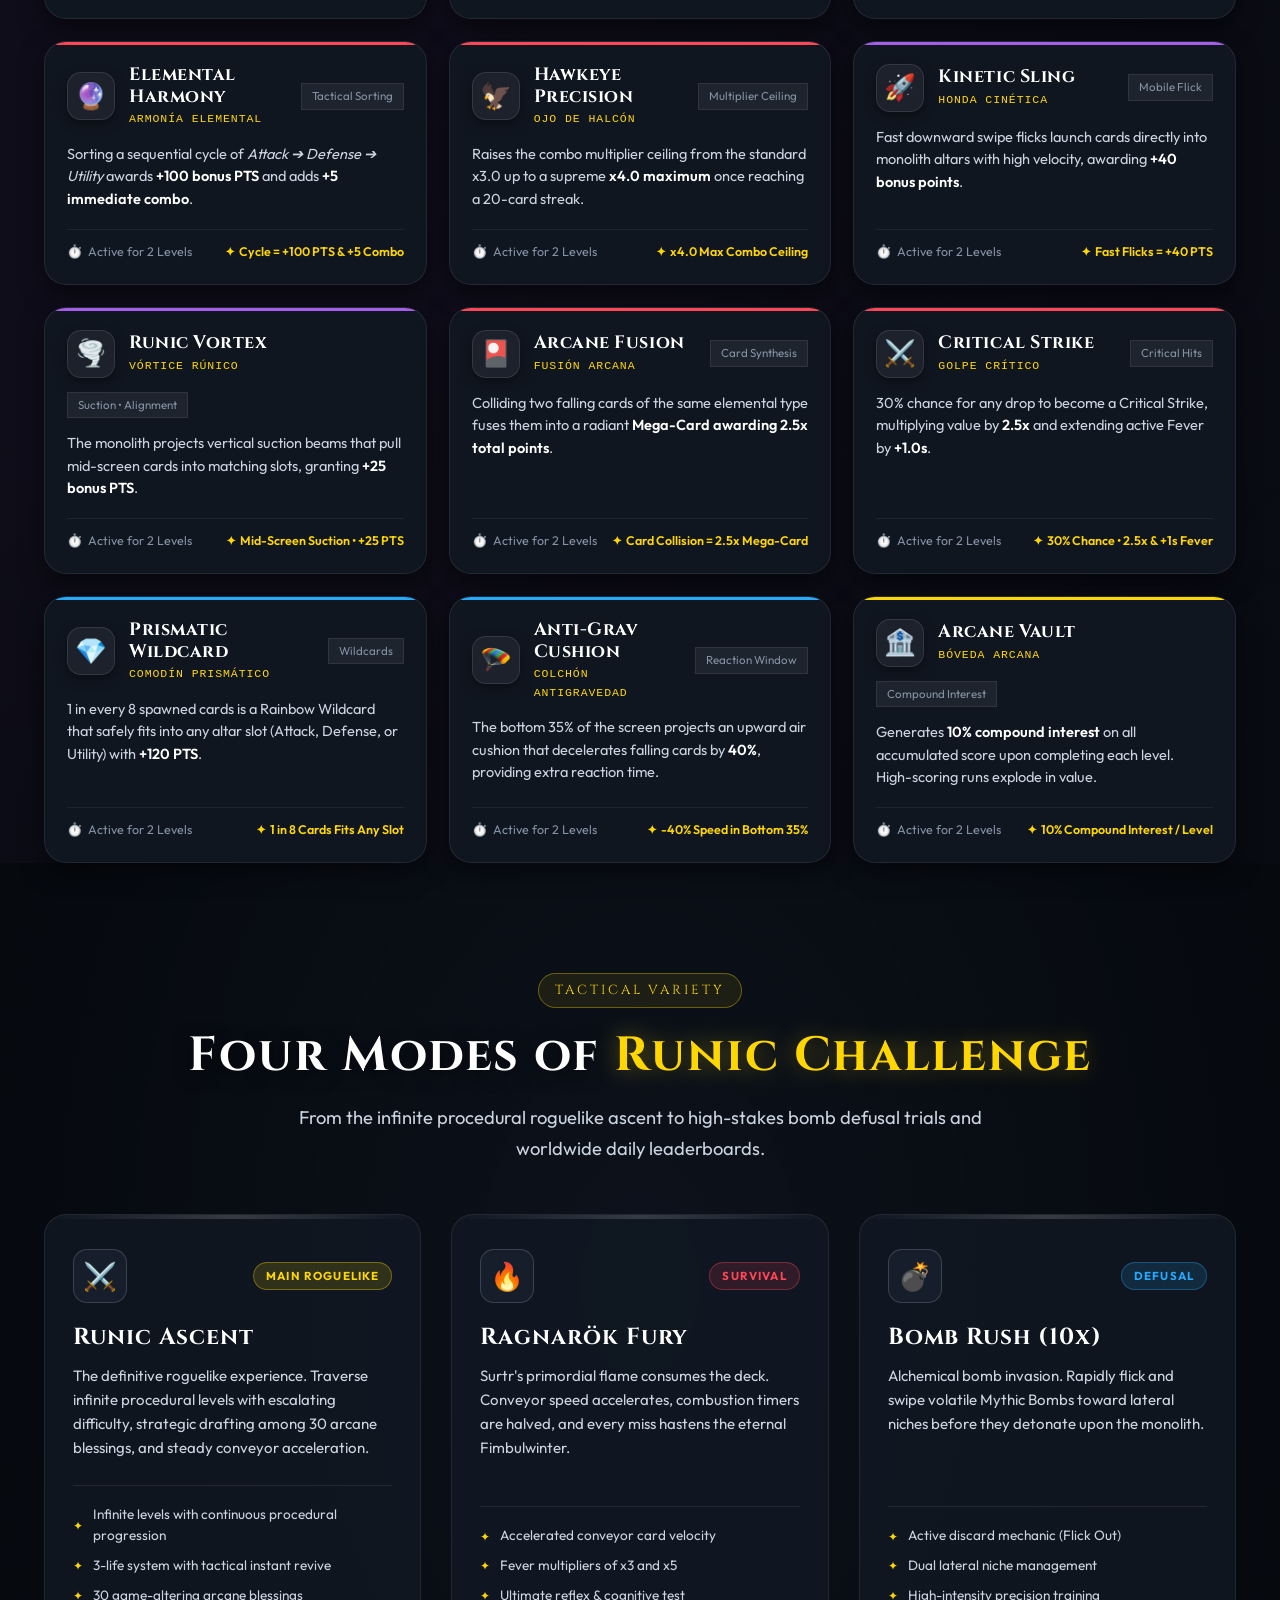
==== commit 3ef385ec: "fix(roguedraft): Restore all 54 cards compendium with syntax fixes, and add full interactive 30 Nors" ====
--- a/roguedraft/index.html
+++ b/roguedraft/index.html
@@ -56,6 +56,7 @@
         <a href="#tophud" class="nav-link">TopHUD</a>
         <a href="#niches" class="nav-link">Niches</a>
         <a href="#grimoire" class="nav-link">Grimoire</a>
+        <a href="#blessings" class="nav-link">Blessings</a>
         <a href="#modes" class="nav-link">Game Modes</a>
         <a href="#tiers" class="nav-link">Patron Tiers</a>
         <a href="#soundboard" class="nav-link">ASMR Audio</a>
@@ -591,6 +592,80 @@
     </div>
   </div>
 
+
+  <!-- ==========================================================================
+       THE 30 NORSE BLESSINGS SECTION
+       ========================================================================== -->
+  <section class="blessings-section" id="blessings">
+    <div class="container">
+      <div class="section-header text-center">
+        <span class="section-tag">TACTICAL DRAFT MUTATORS • 30 RUNIC GIFTS</span>
+        <h2 class="section-title">The 30 Norse <span class="accent-gold">Blessings</span></h2>
+        <p class="section-subtitle">
+          Sculpt your run's strategy between levels. Draft divine permanent modifiers that alter board physics, grant invulnerability shields, accelerate frenzy multipliers, and forge high-score synergies.
+        </p>
+      </div>
+
+      <!-- Universal Duration Rule Banner -->
+      <div class="universal-rule-banner">
+        <div class="rule-banner-icon">⚖️</div>
+        <div class="rule-banner-content">
+          <h4>Universal 2-Level Duration & Activation Guarantee</h4>
+          <p>
+            <strong>Standard Duration:</strong> Every chosen blessing remains active for <strong>2 full levels</strong> across your run.
+          </p>
+          <p class="rule-subtext">
+            <strong>First-Use Guarantee (Protection):</strong> If a blessing's condition does not manifest during those 2 levels (e.g. <em>Combo Shield</em> when no error occurred, or <em>Elastic Bounce</em> when no card touched the abyss), it <strong>never expires</strong>. It stays active indefinitely until triggered for the first time!
+          </p>
+        </div>
+      </div>
+
+      <!-- Blessings Filter and Search Controls -->
+      <div class="blessings-controls">
+        <div class="blessings-filter-bar">
+          <button class="blessing-filter-btn active" data-bcat="all">
+            <span>All Blessings</span>
+            <span class="bfilter-count">30</span>
+          </button>
+          <button class="blessing-filter-btn" data-bcat="survival">
+            <span>🧪 Survival</span>
+            <span class="bfilter-count">5</span>
+          </button>
+          <button class="blessing-filter-btn" data-bcat="defense">
+            <span>🛡️ Defense</span>
+            <span class="bfilter-count">5</span>
+          </button>
+          <button class="blessing-filter-btn" data-bcat="frenzy">
+            <span>⚡ Frenzy</span>
+            <span class="bfilter-count">5</span>
+          </button>
+          <button class="blessing-filter-btn" data-bcat="score">
+            <span>💎 Wealth</span>
+            <span class="bfilter-count">5</span>
+          </button>
+          <button class="blessing-filter-btn" data-bcat="board">
+            <span>🌐 Physics</span>
+            <span class="bfilter-count">5</span>
+          </button>
+          <button class="blessing-filter-btn" data-bcat="combat">
+            <span>⚔️ Combat</span>
+            <span class="bfilter-count">5</span>
+          </button>
+        </div>
+
+        <div class="blessings-search-container">
+          <svg class="search-icon-svg" width="18" height="18" viewBox="0 0 24 24" fill="none" stroke="currentColor" stroke-width="2"><circle cx="11" cy="11" r="8"/><line x1="21" y1="21" x2="16.65" y2="16.65"/></svg>
+          <input type="text" class="blessings-search-input" id="blessingsSearch" placeholder="Search blessing by name, effect, or keyword...">
+        </div>
+      </div>
+
+      <!-- Live Blessings Grid (Rendered by JavaScript) -->
+      <div class="blessings-grid" id="blessingsGrid">
+        <!-- Rendered by JavaScript -->
+      </div>
+    </div>
+  </section>
+
   <!-- ==========================================================================
        GAME MODES SECTION
        ========================================================================== -->
@@ -1047,6 +1122,7 @@
             <li><a href="#hero">Home</a></li>
             <li><a href="#monolith">The Monolith</a></li>
             <li><a href="#grimoire">The Grimoire</a></li>
+            <li><a href="#blessings">30 Blessings</a></li>
             <li><a href="#modes">Game Modes</a></li>
             <li><a href="#tiers">Patron Tiers</a></li>
           </ul>
--- a/roguedraft/styles.css
+++ b/roguedraft/styles.css
@@ -2712,3 +2712,266 @@
     grid-template-columns: 1fr;
   }
 }
+
+
+/* ==========================================================================
+   THE 30 NORSE BLESSINGS SECTION STYLES
+   ========================================================================== */
+.blessings-section {
+  padding: var(--section-spacing) 0;
+  background: radial-gradient(circle at 80% 20%, rgba(255, 215, 0, 0.05) 0%, transparent 50%),
+              radial-gradient(circle at 20% 80%, rgba(191, 82, 250, 0.05) 0%, transparent 50%),
+              #070a10;
+  border-top: 1px solid var(--border-subtle);
+  position: relative;
+}
+
+/* Universal Duration Rule Callout Banner */
+.universal-rule-banner {
+  background: linear-gradient(135deg, rgba(255, 215, 0, 0.12) 0%, rgba(191, 82, 250, 0.08) 100%);
+  border: 1px solid rgba(255, 215, 0, 0.35);
+  border-radius: var(--radius-lg);
+  padding: 24px 28px;
+  margin-bottom: 36px;
+  display: flex;
+  gap: 20px;
+  align-items: flex-start;
+  box-shadow: 0 10px 32px rgba(0, 0, 0, 0.5), inset 0 0 20px rgba(255, 215, 0, 0.05);
+  backdrop-filter: blur(12px);
+}
+
+.rule-banner-icon {
+  font-size: 2.4rem;
+  line-height: 1;
+  filter: drop-shadow(0 0 12px rgba(255, 215, 0, 0.5));
+}
+
+.rule-banner-content h4 {
+  font-family: var(--font-serif);
+  color: var(--gem-mythic);
+  font-size: 1.25rem;
+  margin-bottom: 6px;
+  letter-spacing: 0.04em;
+}
+
+.rule-banner-content p {
+  color: #e2e8f0;
+  font-size: 0.95rem;
+  line-height: 1.55;
+  margin-bottom: 6px;
+}
+
+.rule-banner-content .rule-subtext {
+  color: var(--text-muted);
+  font-size: 0.88rem;
+  line-height: 1.5;
+  margin-bottom: 0;
+}
+
+/* Blessings Controls */
+.blessings-controls {
+  margin-bottom: 32px;
+}
+
+.blessings-filter-bar {
+  display: flex;
+  flex-wrap: wrap;
+  gap: 10px;
+  justify-content: center;
+  margin-bottom: 20px;
+}
+
+.blessing-filter-btn {
+  background: var(--bg-surface);
+  border: 1px solid var(--border-subtle);
+  color: var(--text-muted);
+  padding: 8px 18px;
+  border-radius: var(--radius-full);
+  font-size: 0.85rem;
+  font-weight: 600;
+  cursor: pointer;
+  display: inline-flex;
+  align-items: center;
+  gap: 8px;
+  transition: all var(--transition-fast);
+}
+
+.blessing-filter-btn:hover {
+  background: var(--bg-surface-elevated);
+  color: #fff;
+  border-color: rgba(255, 255, 255, 0.2);
+  transform: translateY(-2px);
+}
+
+.blessing-filter-btn.active {
+  background: linear-gradient(135deg, var(--gem-mythic), #d4af37);
+  color: #070a10;
+  font-weight: 700;
+  border-color: var(--gem-mythic);
+  box-shadow: 0 0 20px rgba(255, 215, 0, 0.45);
+}
+
+.bfilter-count {
+  background: rgba(0, 0, 0, 0.35);
+  padding: 2px 7px;
+  border-radius: var(--radius-full);
+  font-size: 0.72rem;
+}
+
+.blessings-search-container {
+  max-width: 580px;
+  margin: 0 auto;
+  position: relative;
+}
+
+.blessings-search-input {
+  width: 100%;
+  padding: 14px 20px 14px 48px;
+  background: var(--bg-surface);
+  border: 1px solid var(--border-subtle);
+  border-radius: var(--radius-full);
+  color: #fff;
+  font-size: 0.92rem;
+  outline: none;
+  transition: all var(--transition-normal);
+}
+
+.blessings-search-input:focus {
+  border-color: var(--gem-mythic);
+  background: var(--bg-surface-elevated);
+  box-shadow: 0 0 20px rgba(255, 215, 0, 0.25);
+}
+
+/* Blessings Cards Grid */
+.blessings-grid {
+  display: grid;
+  grid-template-columns: repeat(auto-fill, minmax(320px, 1fr));
+  gap: 22px;
+}
+
+.blessing-card {
+  background: var(--bg-surface);
+  border: 1px solid rgba(255, 255, 255, 0.08);
+  border-radius: var(--radius-lg);
+  padding: 22px;
+  display: flex;
+  flex-direction: column;
+  transition: transform var(--transition-normal), box-shadow var(--transition-normal), border-color var(--transition-normal);
+  position: relative;
+  overflow: hidden;
+  box-shadow: 0 8px 24px rgba(0, 0, 0, 0.5);
+}
+
+.blessing-card::before {
+  content: "";
+  position: absolute;
+  top: 0;
+  left: 0;
+  right: 0;
+  height: 3px;
+  background: rgba(255, 255, 255, 0.1);
+  transition: background var(--transition-fast);
+}
+
+.blessing-card.bcat-survival::before { background: var(--gem-attack); }
+.blessing-card.bcat-defense::before { background: var(--gem-defense); }
+.blessing-card.bcat-frenzy::before { background: #ff9f43; }
+.blessing-card.bcat-score::before { background: var(--gem-mythic); }
+.blessing-card.bcat-board::before { background: var(--gem-special); }
+.blessing-card.bcat-combat::before { background: #ff4757; }
+
+.blessing-card:hover {
+  transform: translateY(-6px);
+  border-color: rgba(255, 215, 0, 0.4);
+  box-shadow: 0 16px 36px rgba(0, 0, 0, 0.8), 0 0 22px rgba(255, 215, 0, 0.15);
+}
+
+.blessing-card-header {
+  display: flex;
+  align-items: center;
+  gap: 14px;
+  margin-bottom: 14px;
+  flex-wrap: wrap;
+}
+
+.blessing-icon-box {
+  width: 48px;
+  height: 48px;
+  border-radius: var(--radius-md);
+  background: rgba(255, 255, 255, 0.05);
+  border: 1px solid rgba(255, 255, 255, 0.1);
+  display: flex;
+  align-items: center;
+  justify-content: center;
+  font-size: 1.6rem;
+  box-shadow: 0 4px 12px rgba(0, 0, 0, 0.4);
+}
+
+.blessing-title-group {
+  flex: 1;
+  min-width: 140px;
+}
+
+.blessing-name {
+  font-family: var(--font-serif);
+  font-size: 1.12rem;
+  color: #fff;
+  margin-bottom: 2px;
+  letter-spacing: 0.03em;
+}
+
+.blessing-norse-tag {
+  font-family: monospace;
+  font-size: 0.72rem;
+  color: var(--gem-mythic);
+  letter-spacing: 0.08em;
+  text-transform: uppercase;
+}
+
+.blessing-cat-pill {
+  font-size: 0.72rem;
+  color: var(--text-muted);
+  background: rgba(255, 255, 255, 0.06);
+  padding: 3px 10px;
+  border-radius: var(--radius-full);
+  border: 1px solid rgba(255, 255, 255, 0.08);
+}
+
+.blessing-desc {
+  color: #cbd5e1;
+  font-size: 0.91rem;
+  line-height: 1.55;
+  margin-bottom: 18px;
+  flex: 1;
+}
+
+.blessing-desc strong {
+  color: #fff;
+  font-weight: 600;
+}
+
+.blessing-footer {
+  display: flex;
+  align-items: center;
+  justify-content: space-between;
+  gap: 10px;
+  padding-top: 12px;
+  border-top: 1px solid rgba(255, 255, 255, 0.06);
+  font-size: 0.78rem;
+  flex-wrap: wrap;
+}
+
+.blessing-duration-badge {
+  color: var(--text-muted);
+  display: inline-flex;
+  align-items: center;
+  gap: 5px;
+}
+
+.blessing-perk-badge {
+  color: var(--gem-mythic);
+  font-weight: 600;
+  display: inline-flex;
+  align-items: center;
+  gap: 4px;
+}
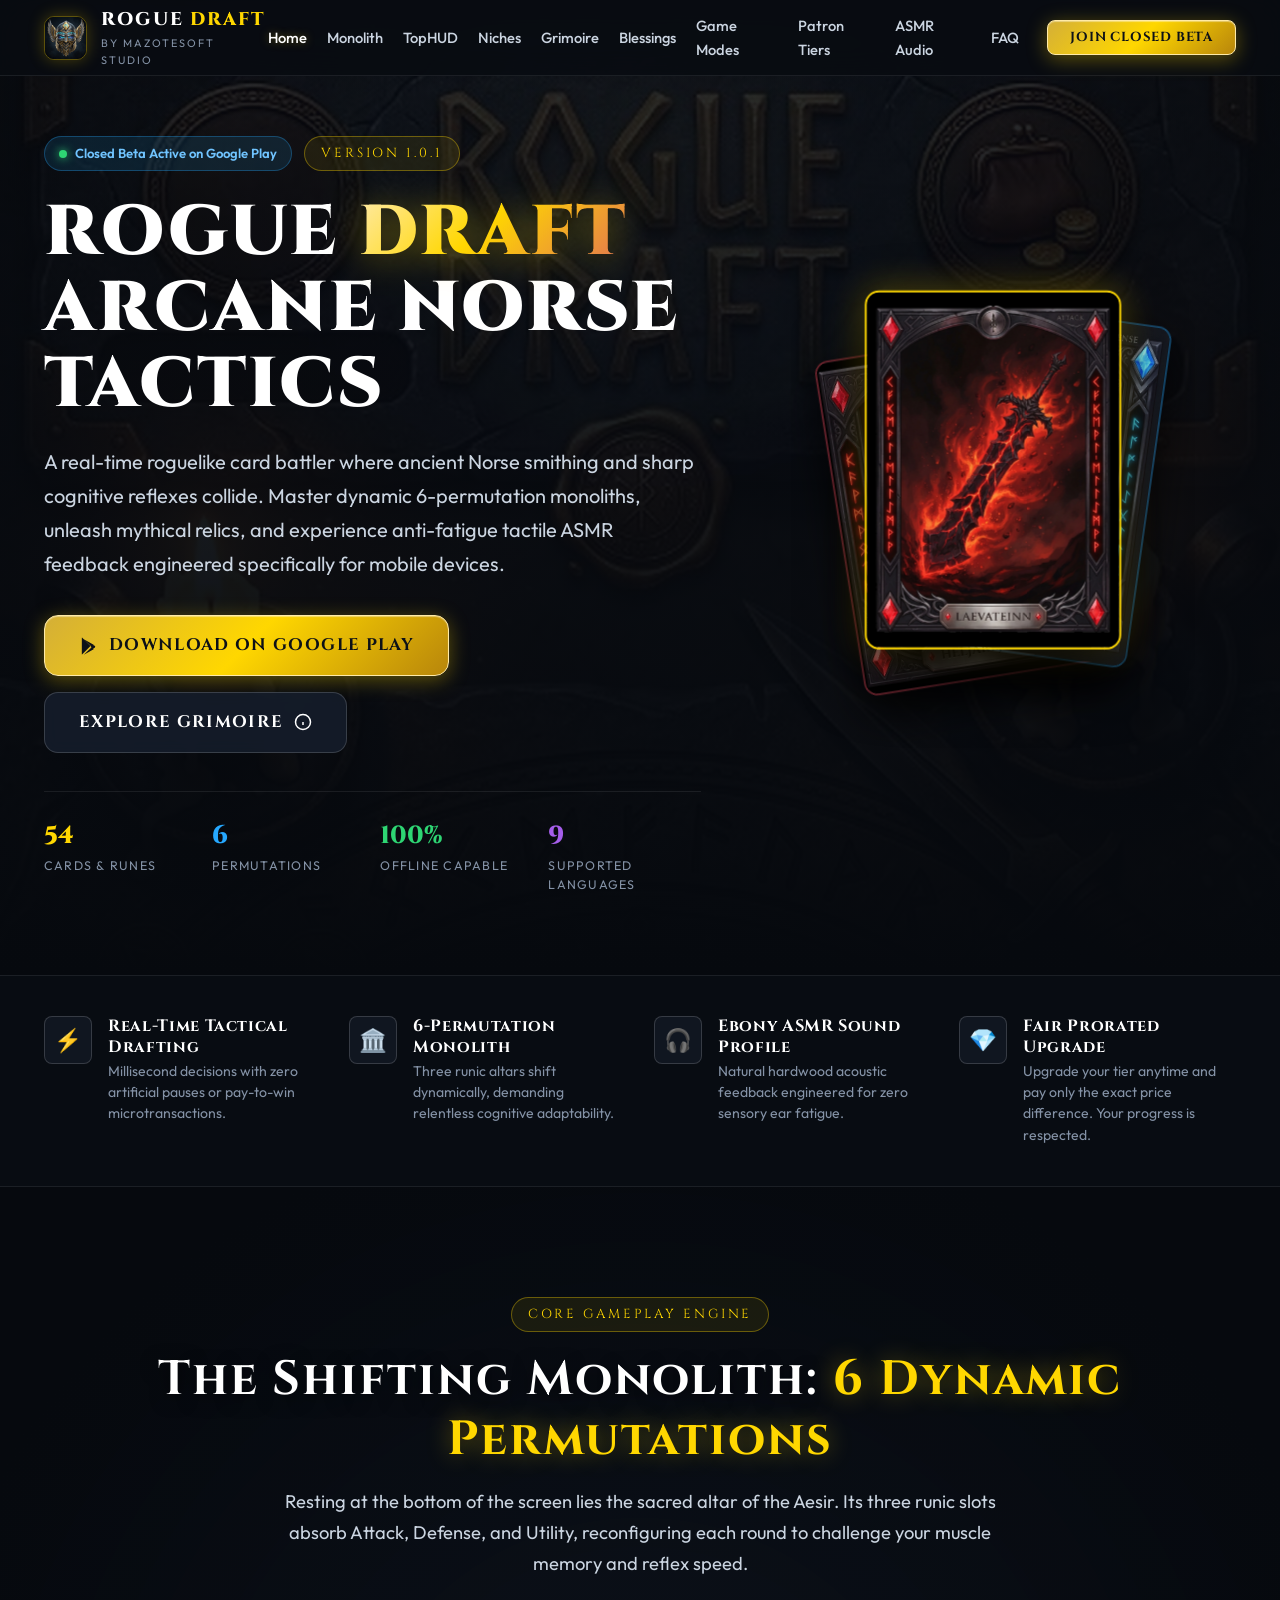
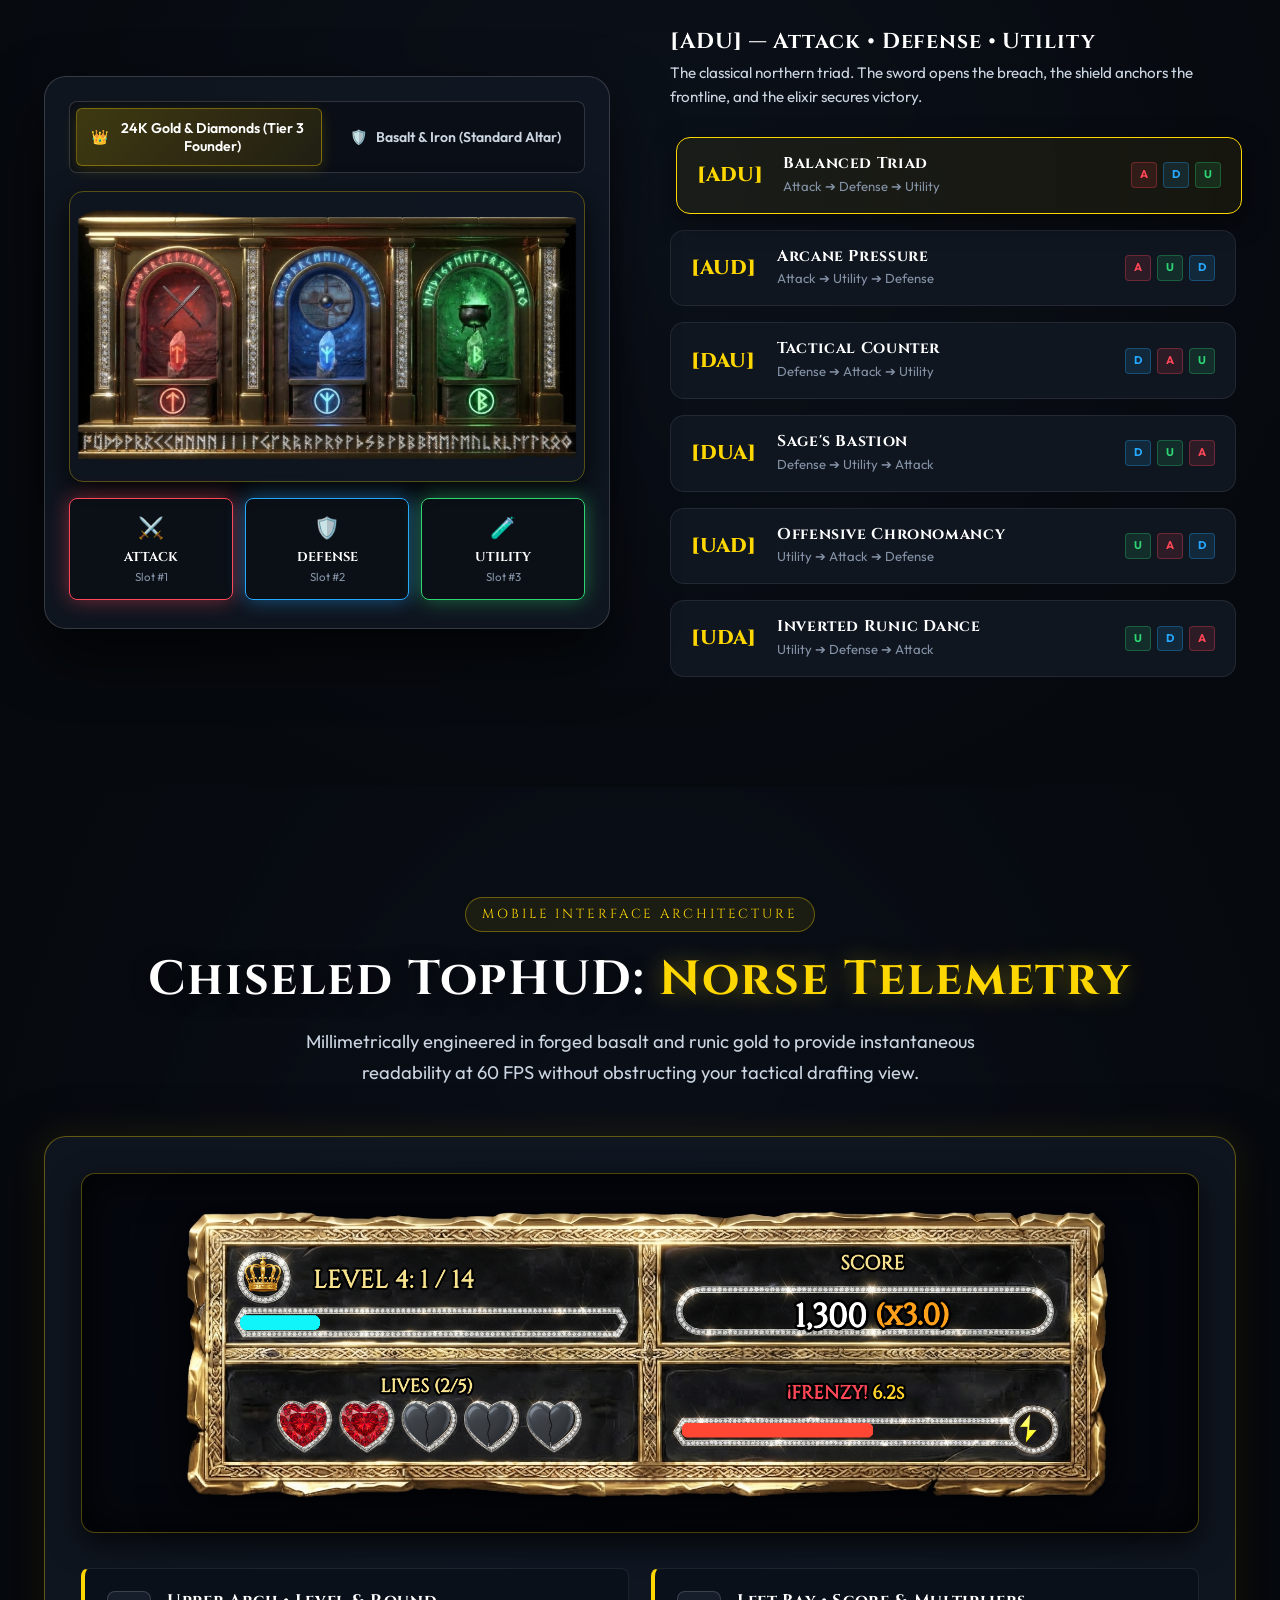
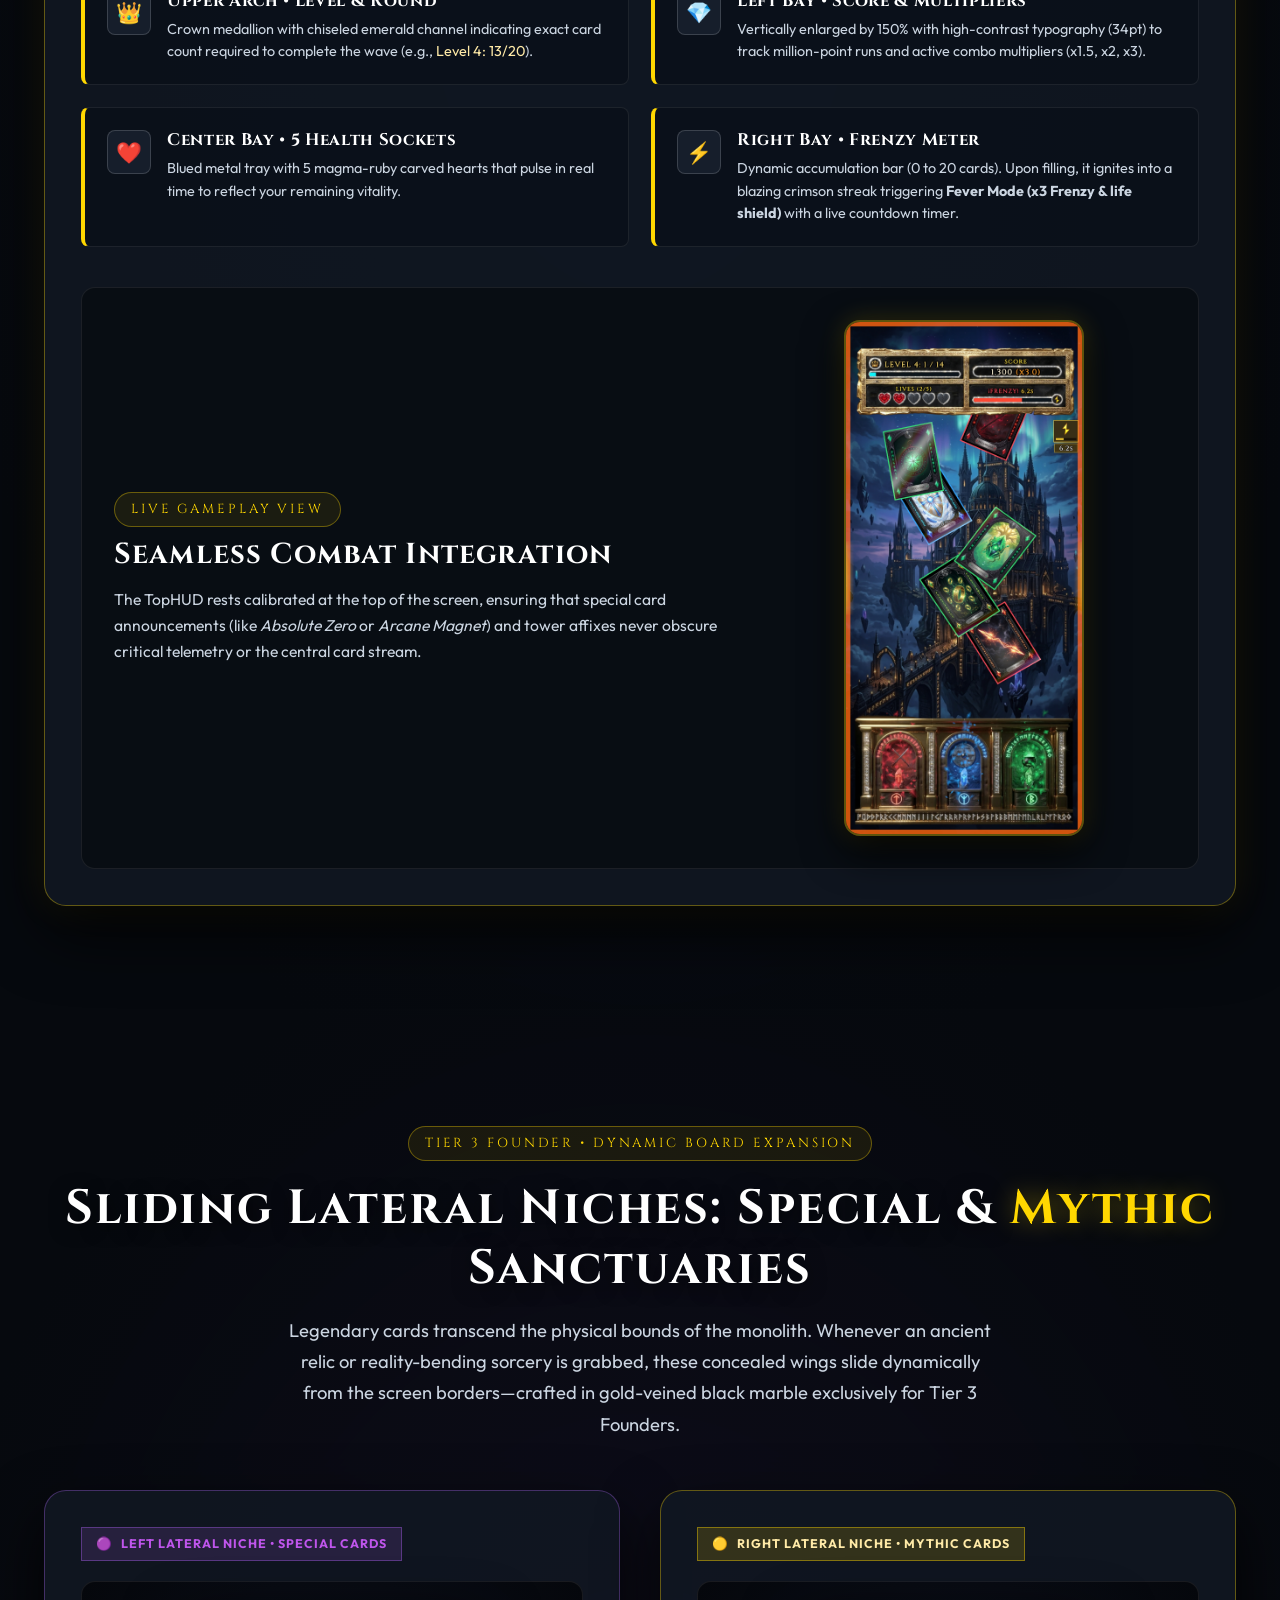
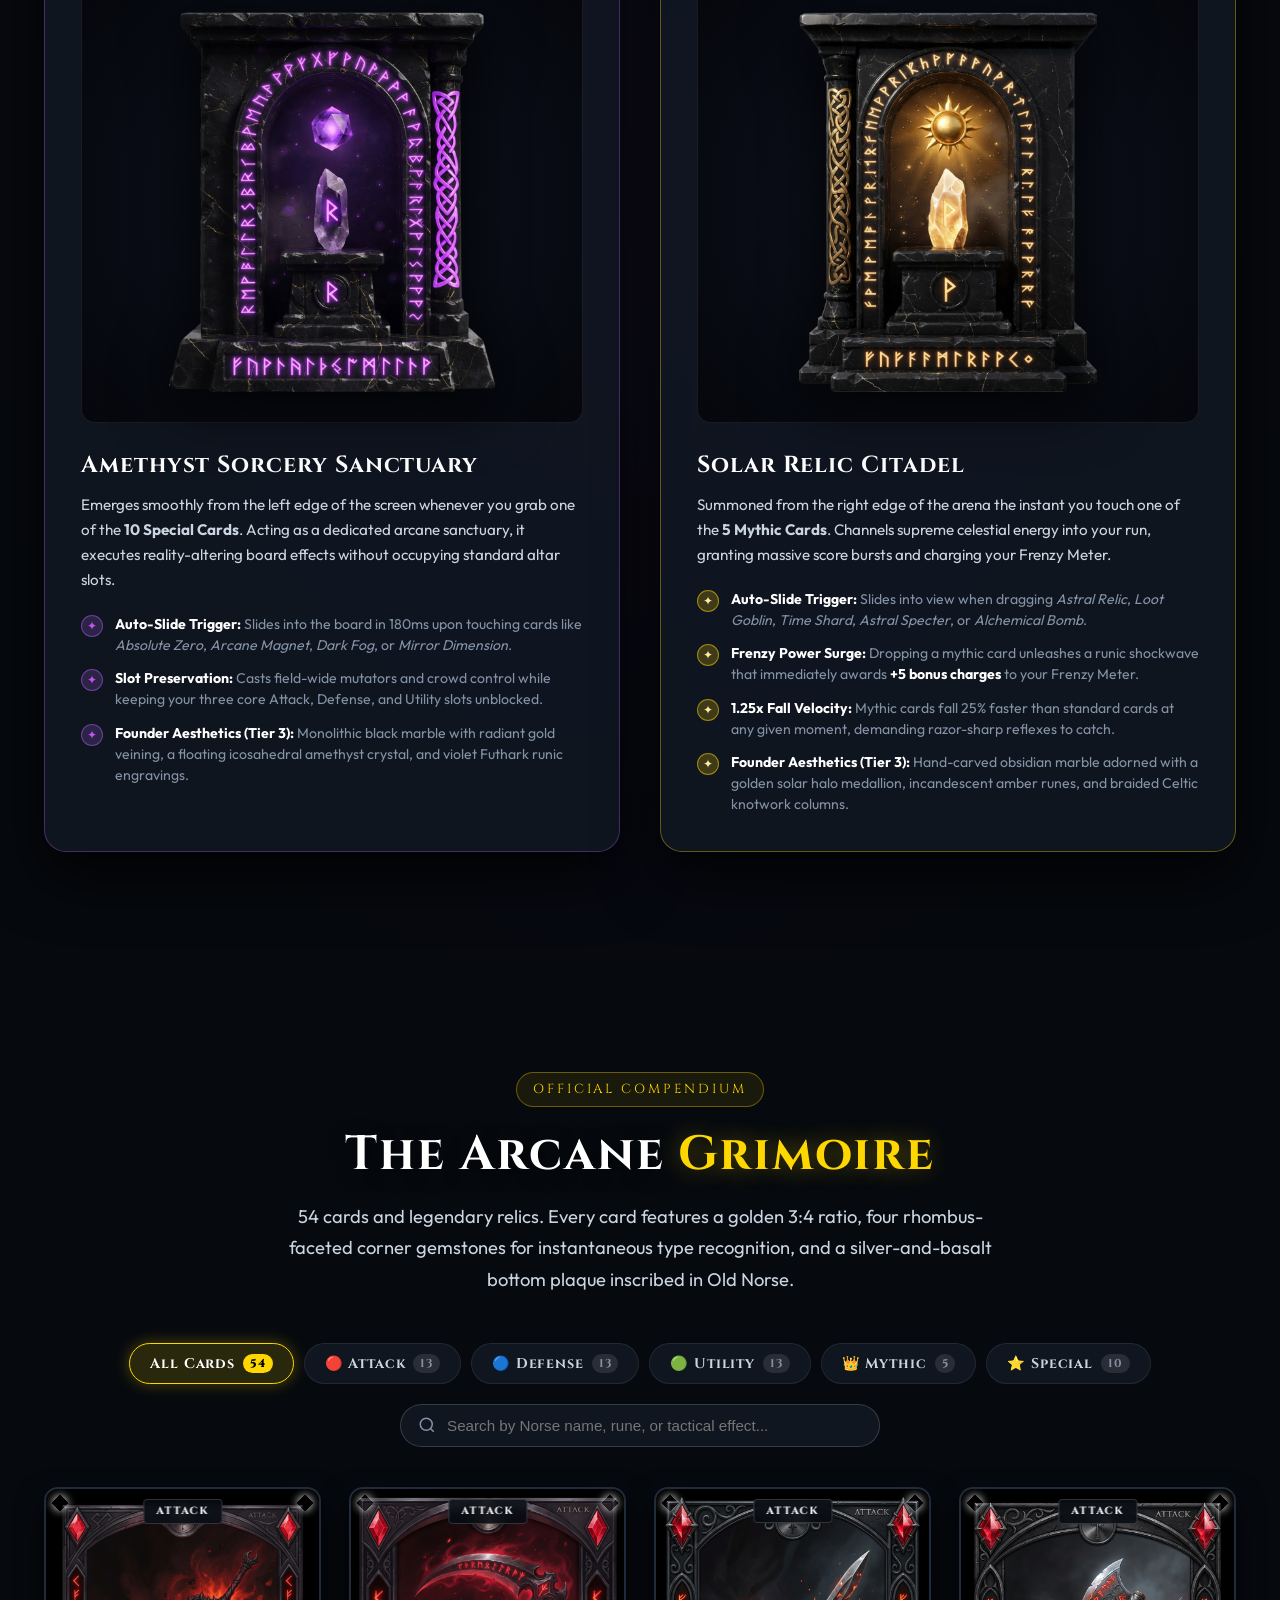
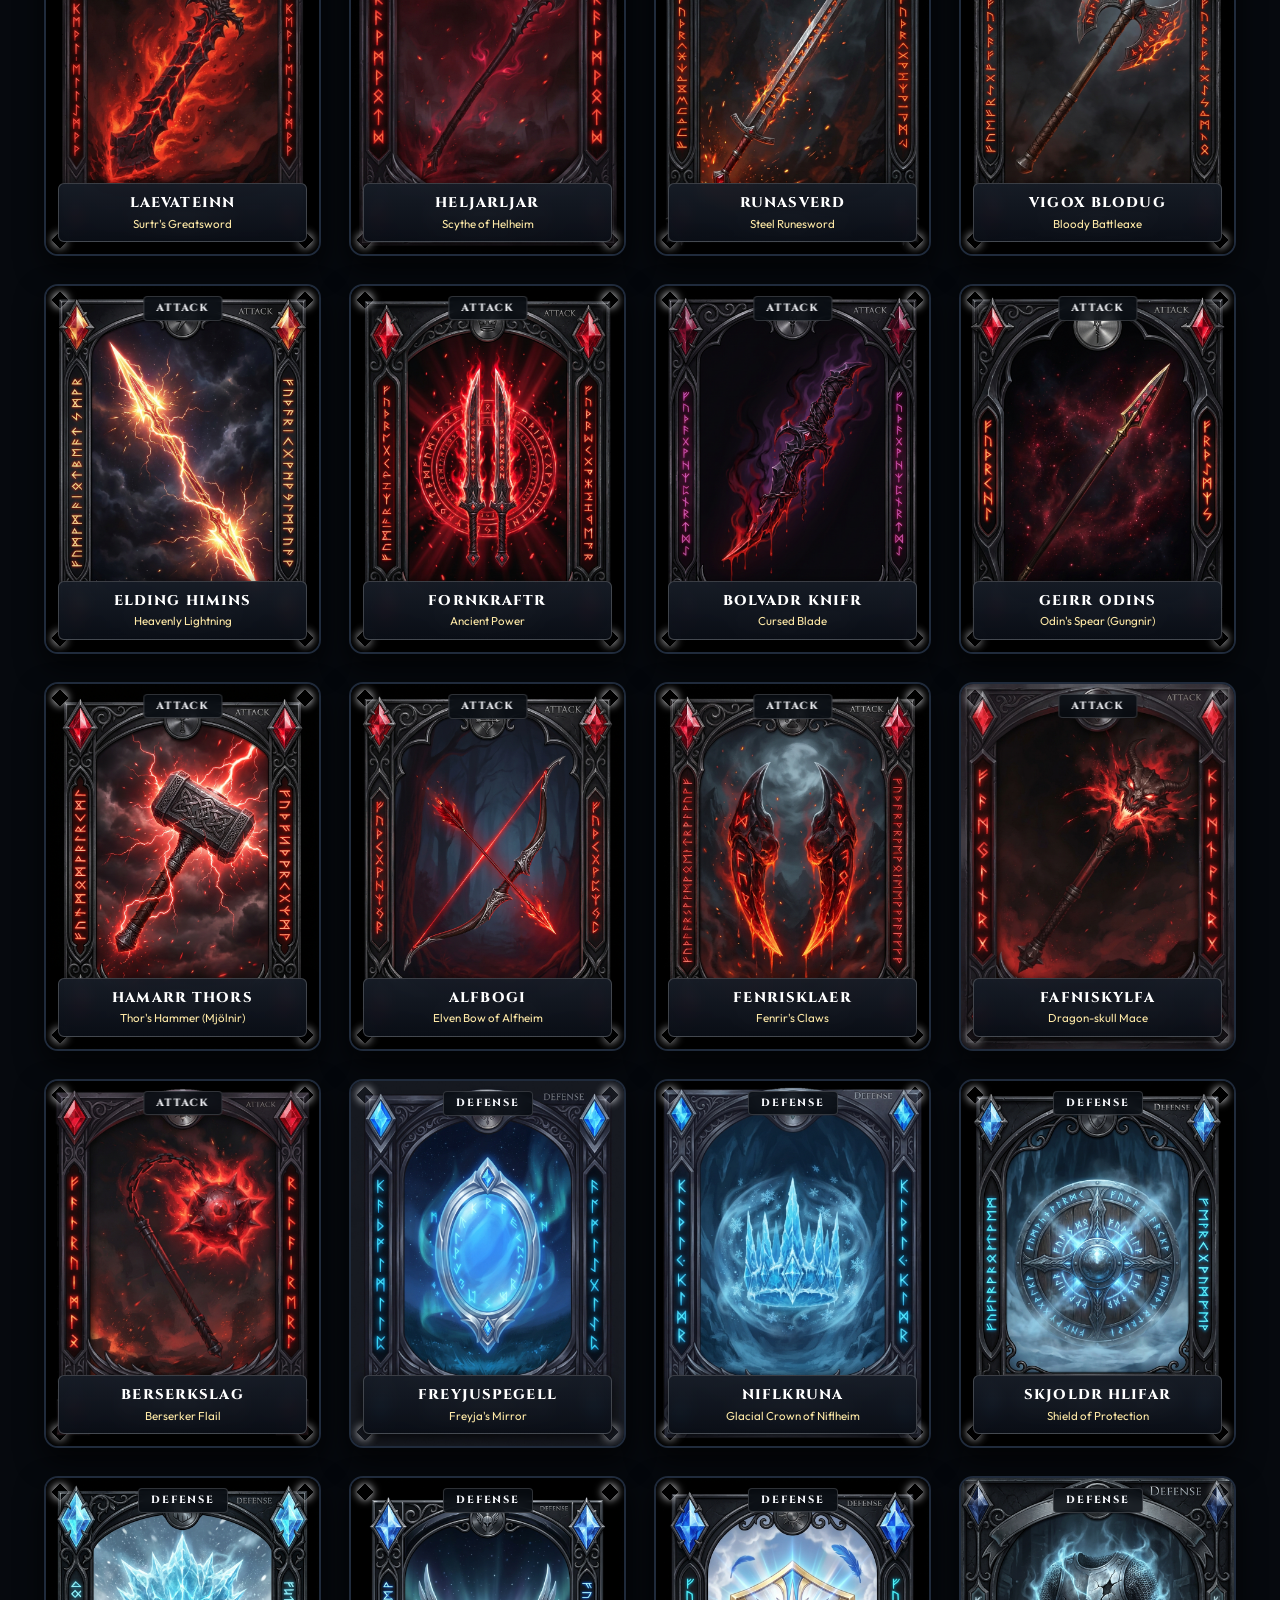
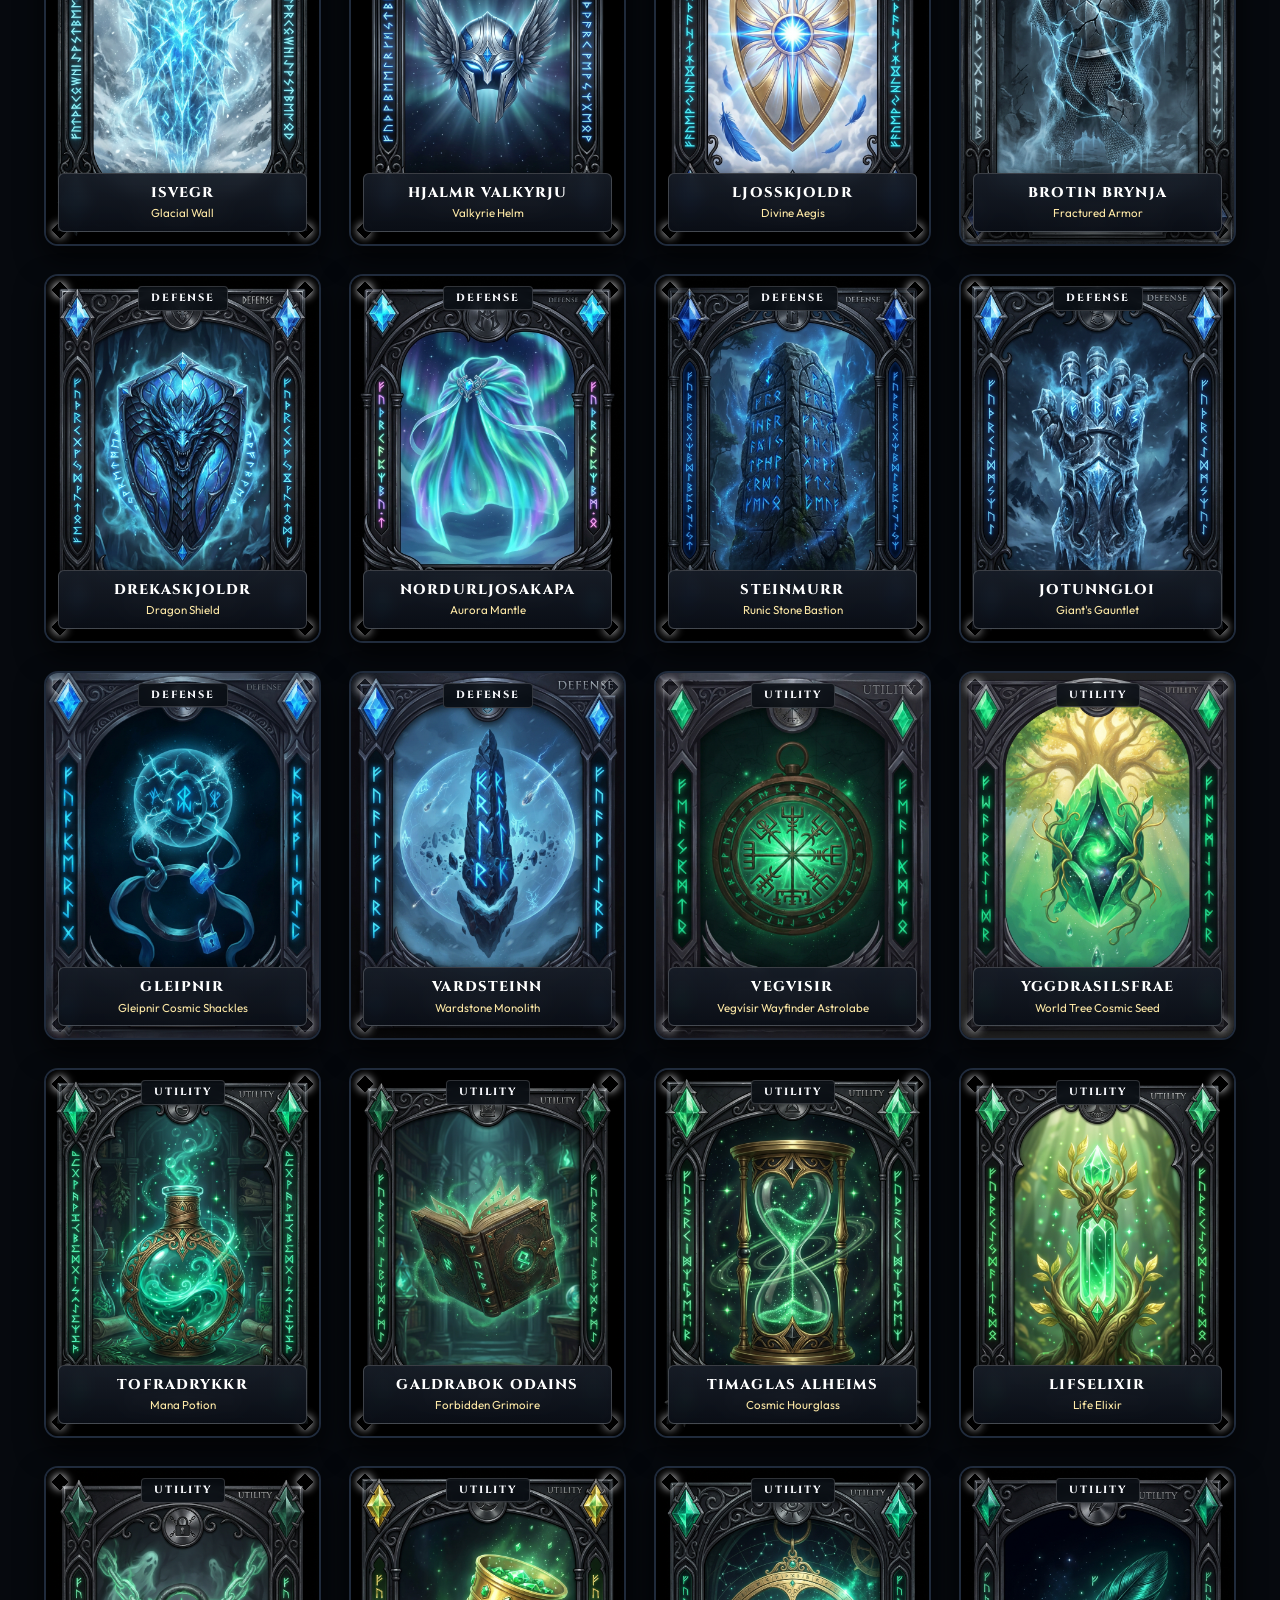
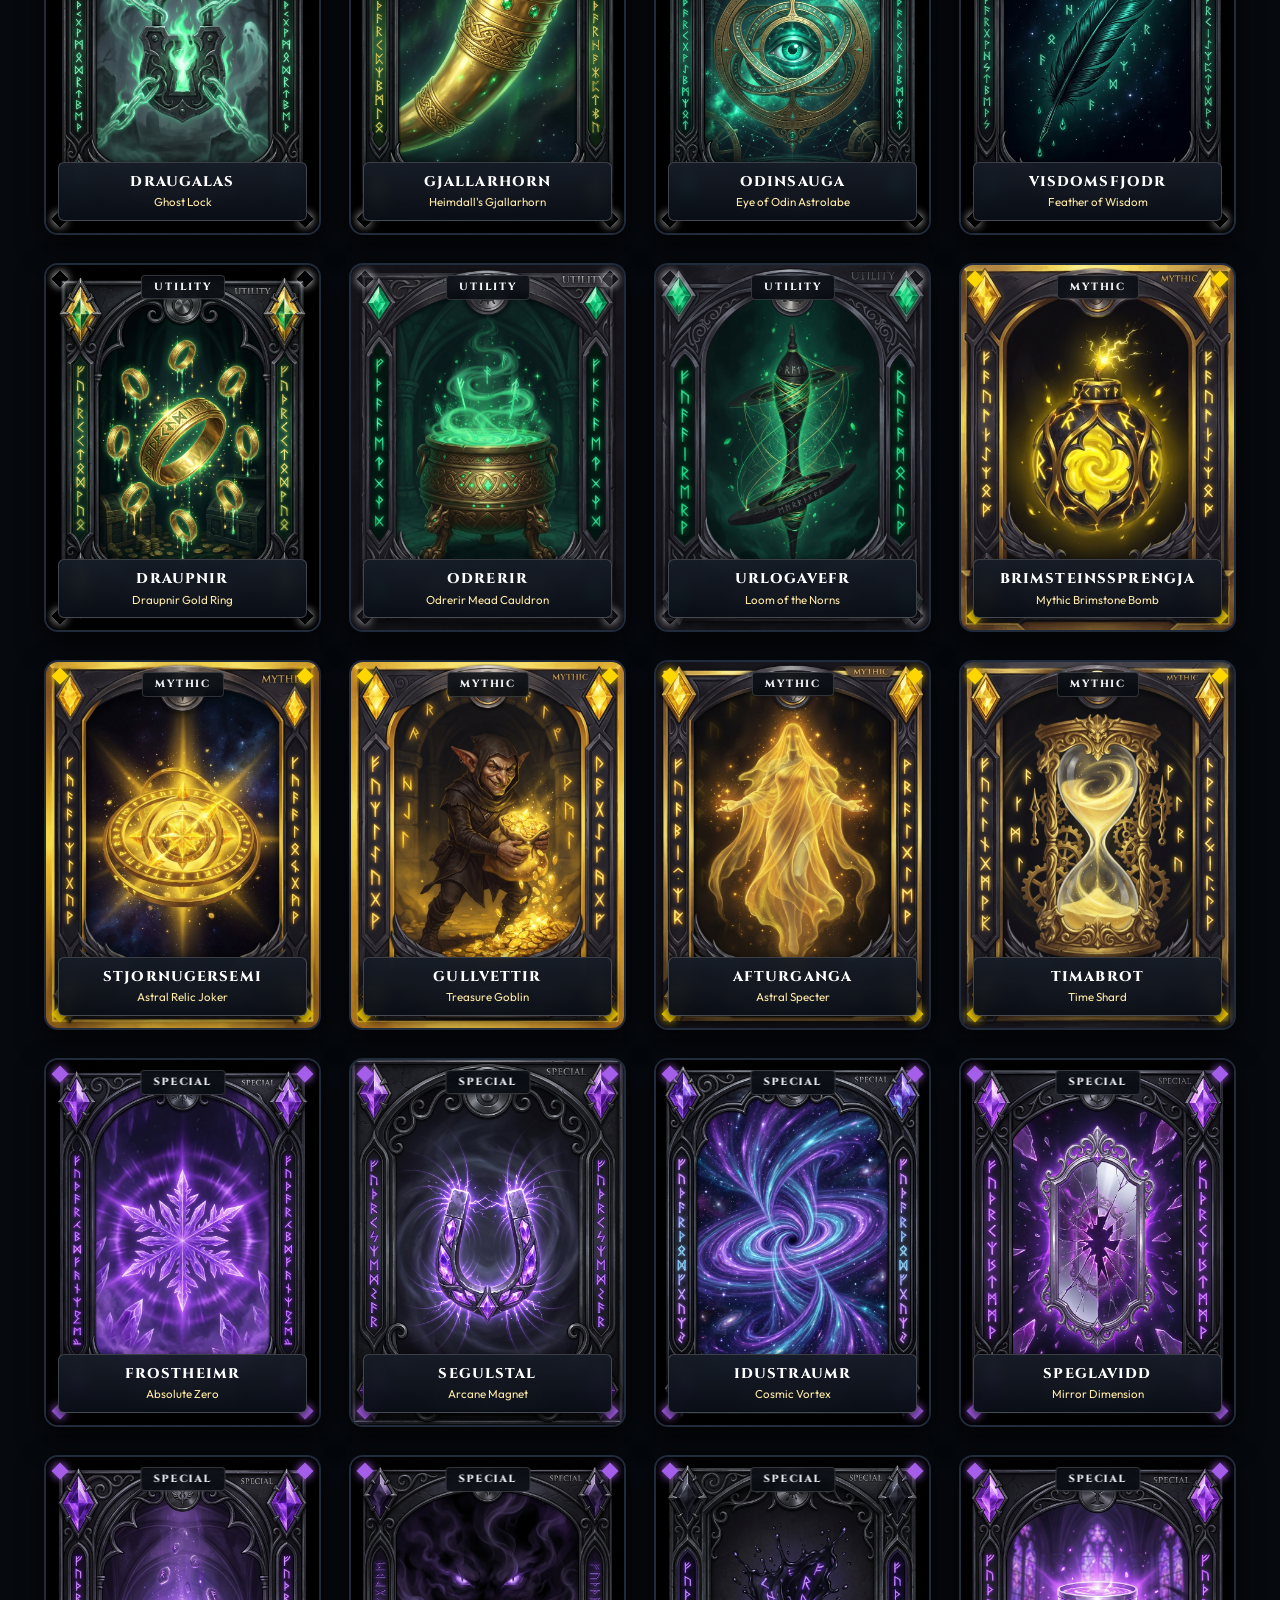
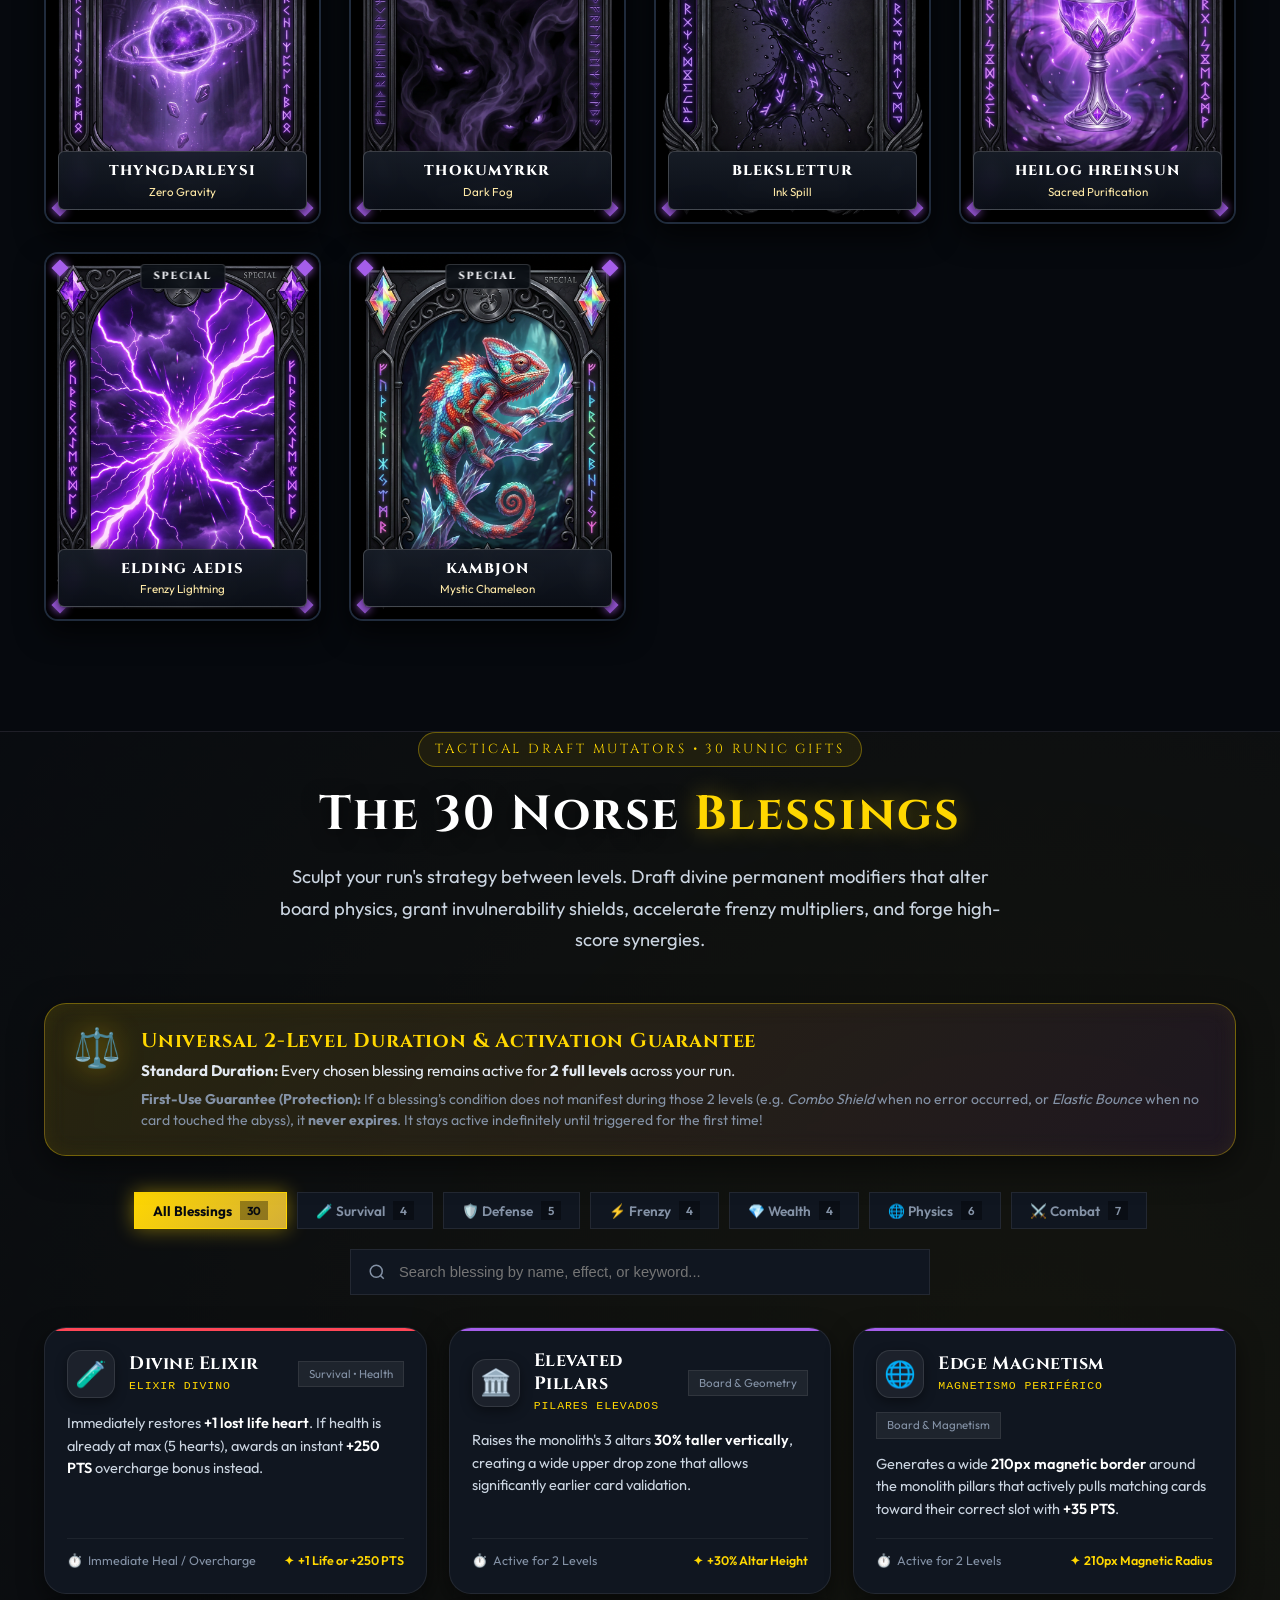
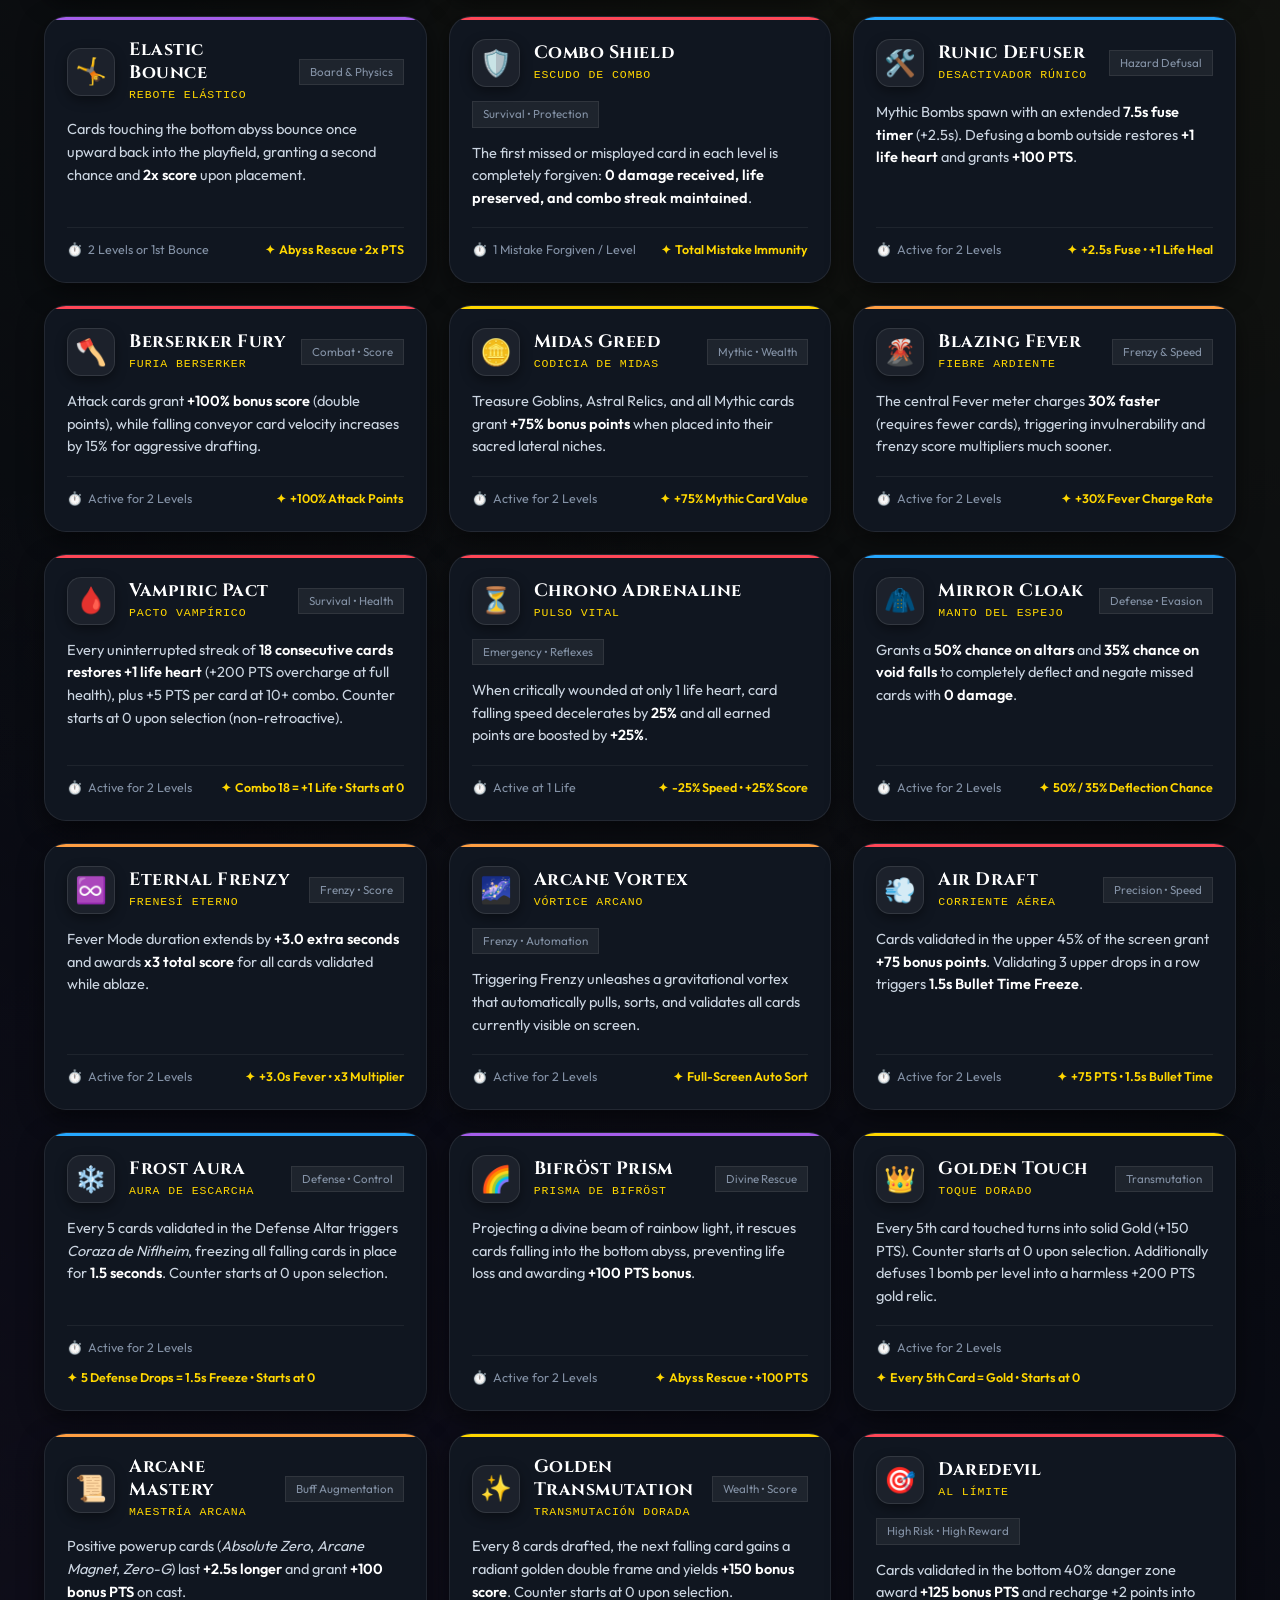
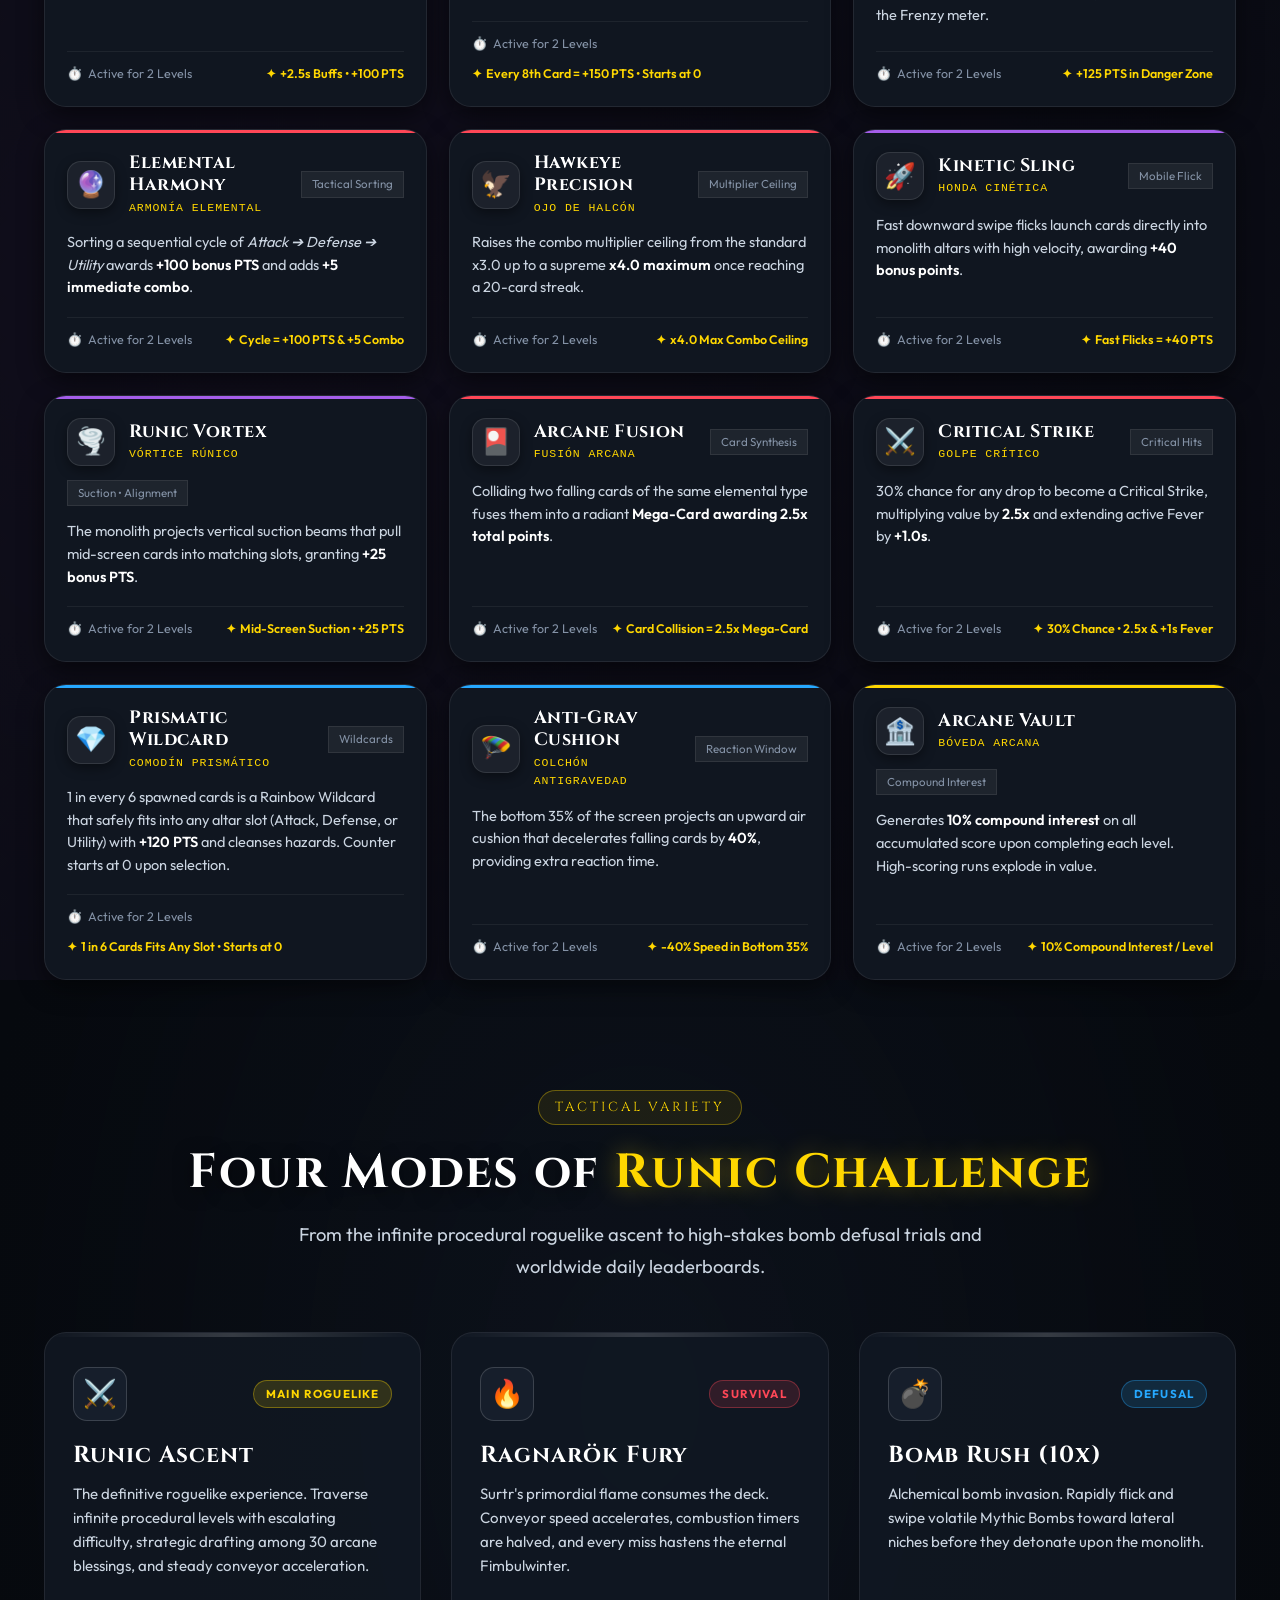
==== commit 74abbc3a: "feat(roguedraft): update grimoire cards, blessings non-retroactive counters, and 1.25x mythic speed" ====
--- a/roguedraft/index.html
+++ b/roguedraft/index.html
@@ -487,6 +487,10 @@
             </li>
             <li>
               <span class="niche-bullet-icon">✦</span>
+              <span><strong>1.25x Fall Velocity:</strong> Mythic cards fall 25% faster than standard cards at any given moment, demanding razor-sharp reflexes to catch.</span>
+            </li>
+            <li>
+              <span class="niche-bullet-icon">✦</span>
               <span><strong>Founder Aesthetics (Tier 3):</strong> Hand-carved obsidian marble adorned with a golden solar halo medallion, incandescent amber runes, and braided Celtic knotwork columns.</span>
             </li>
           </ul>
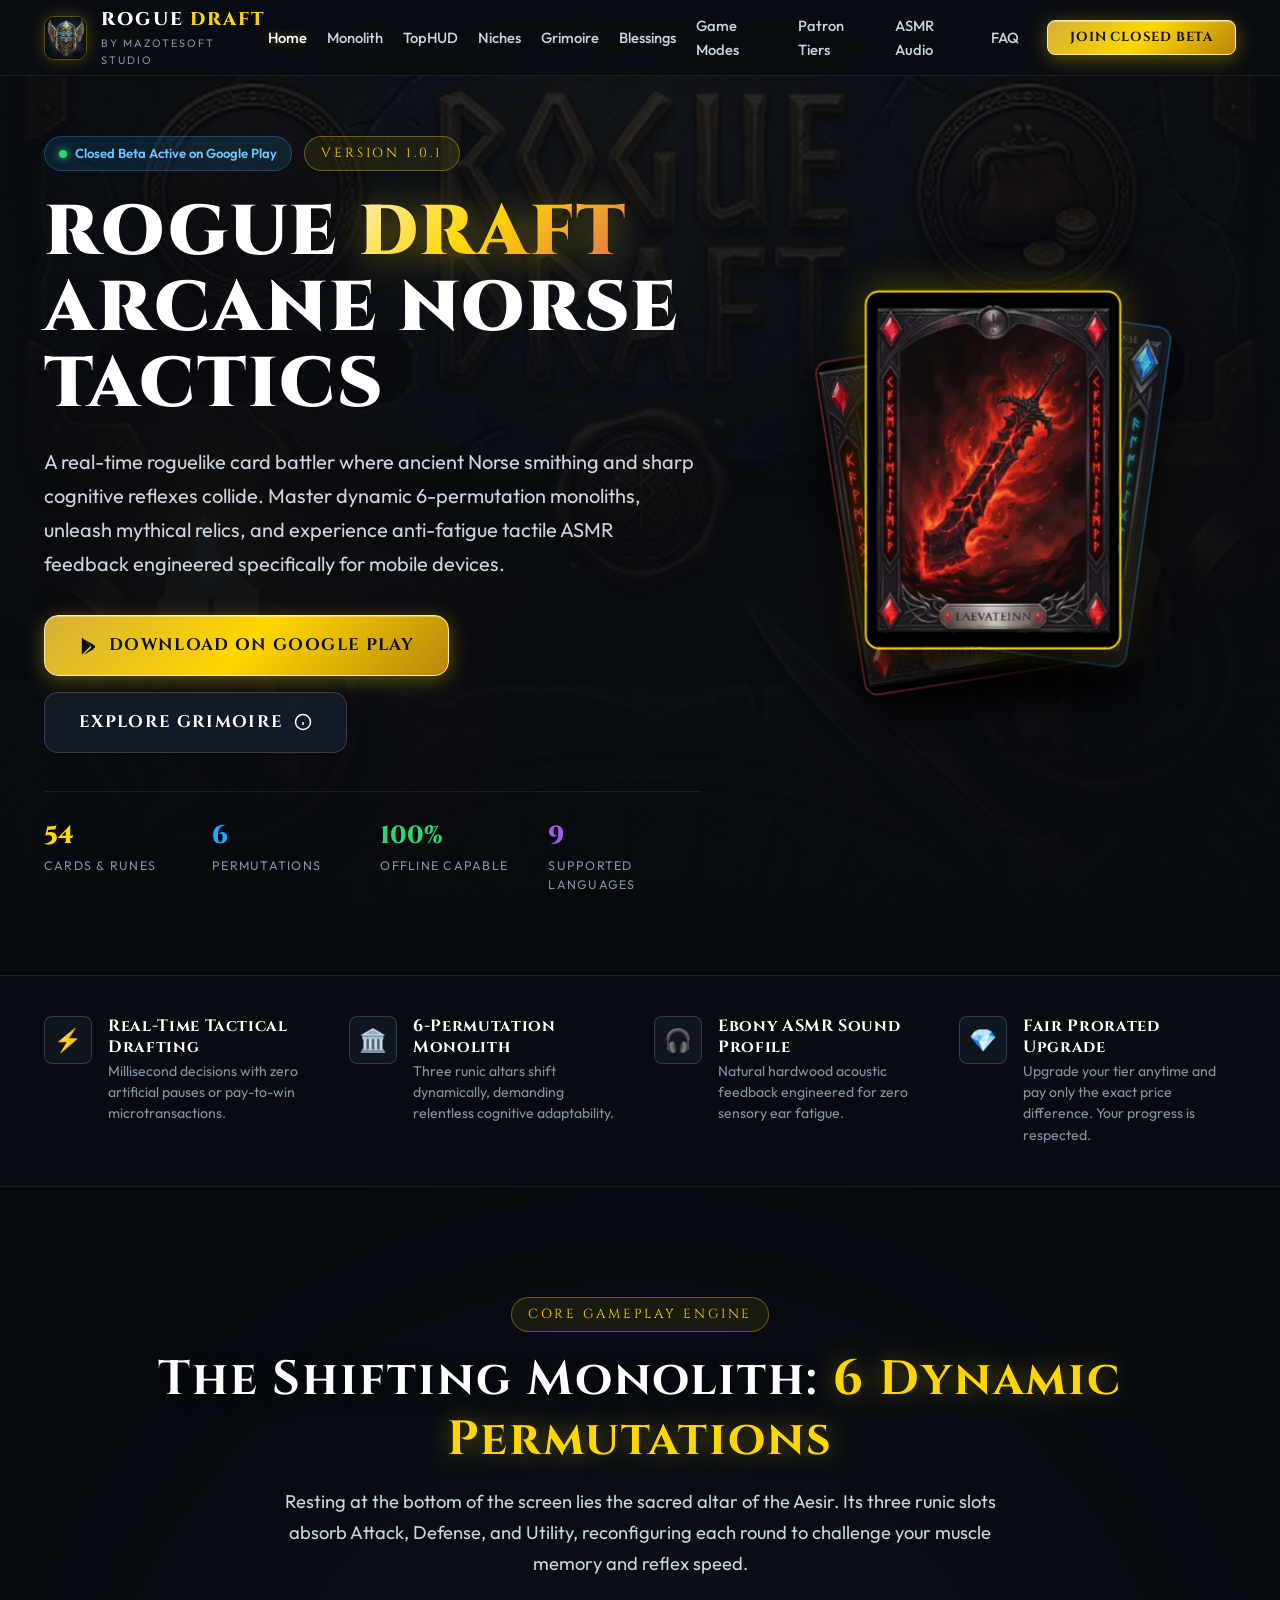
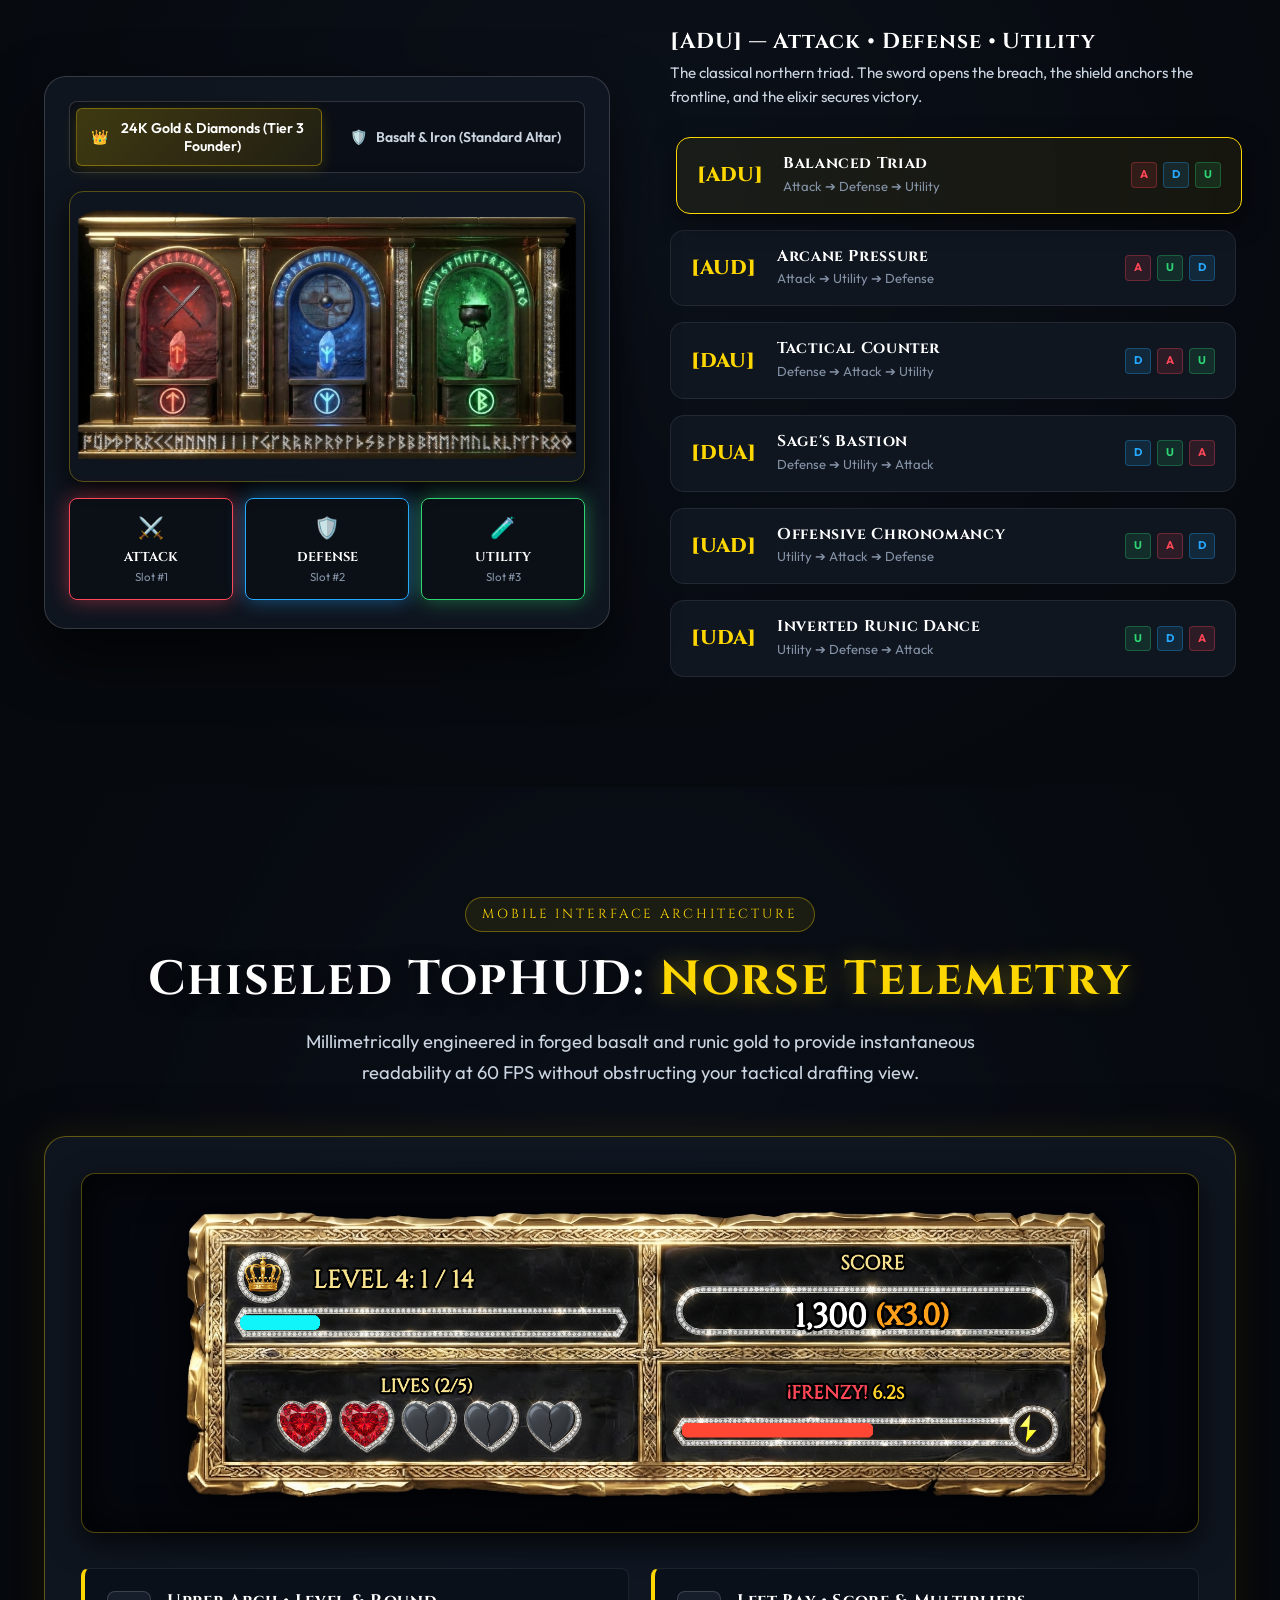
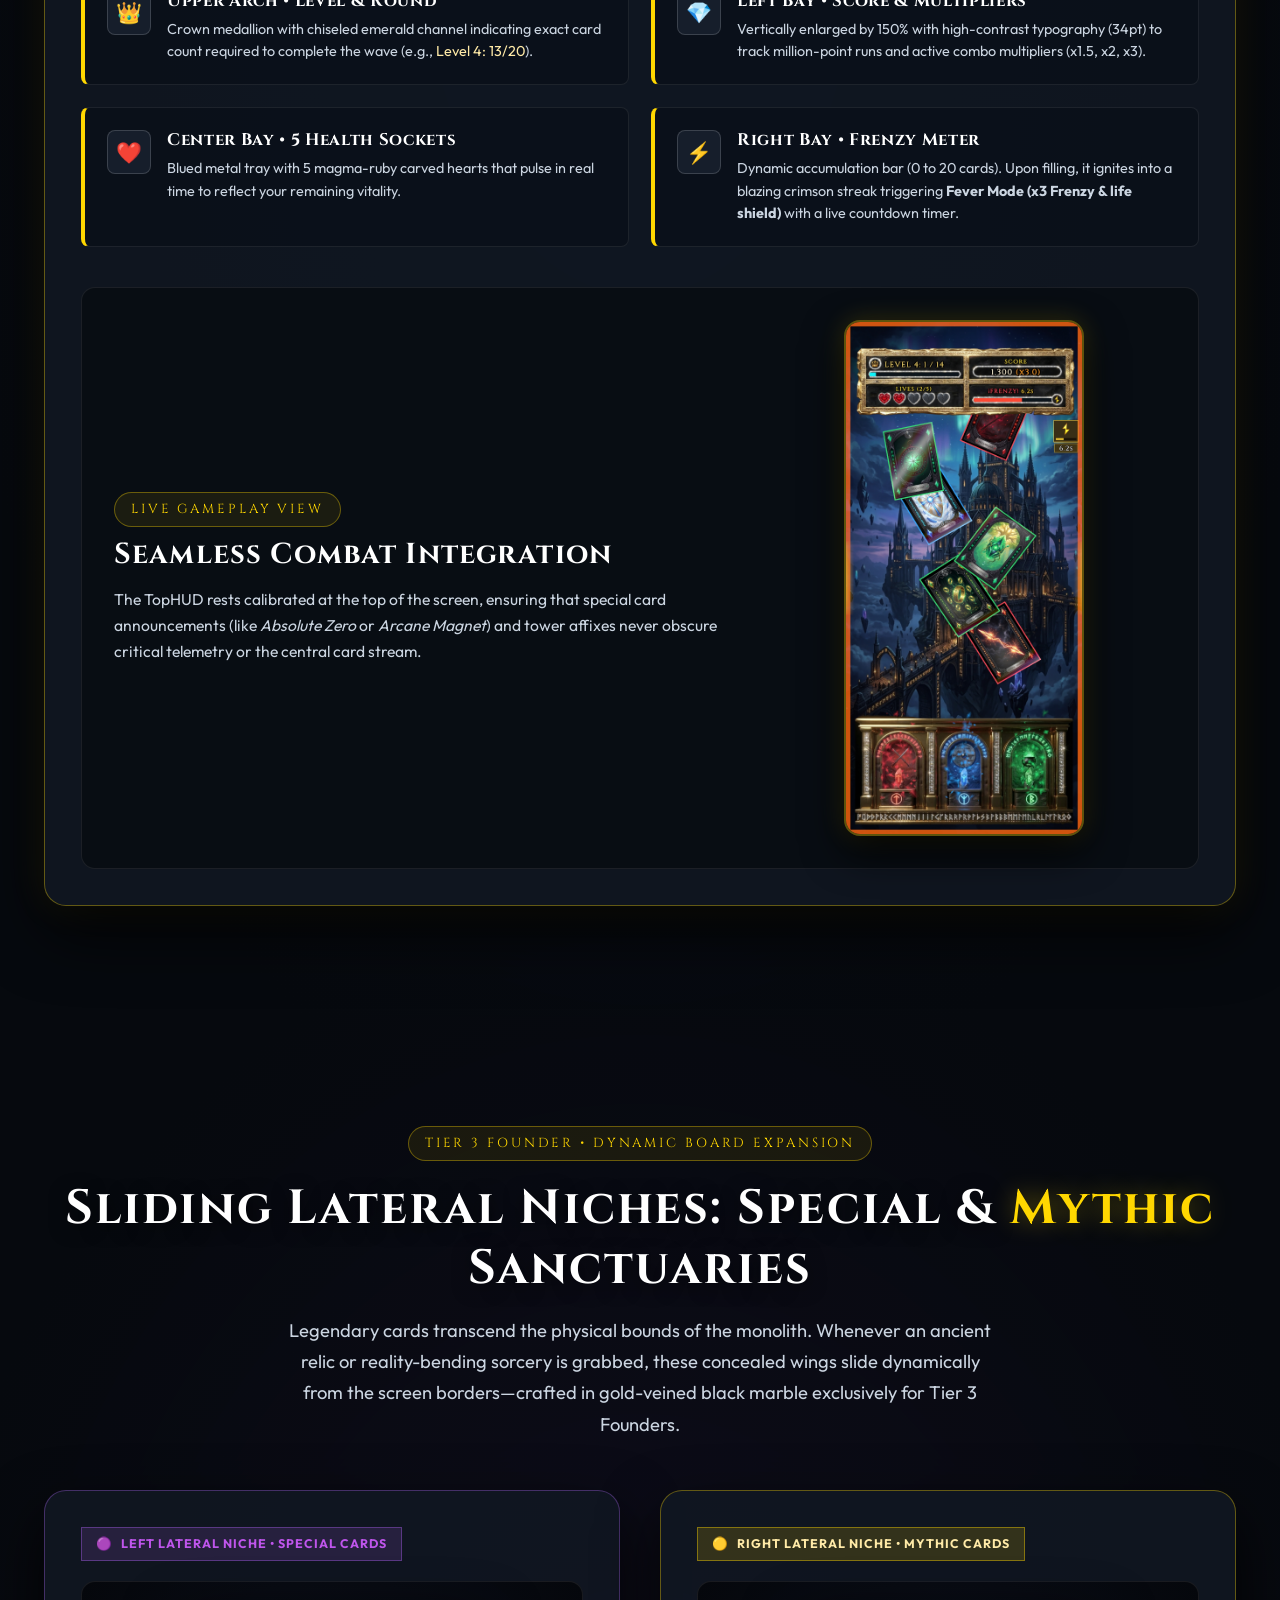
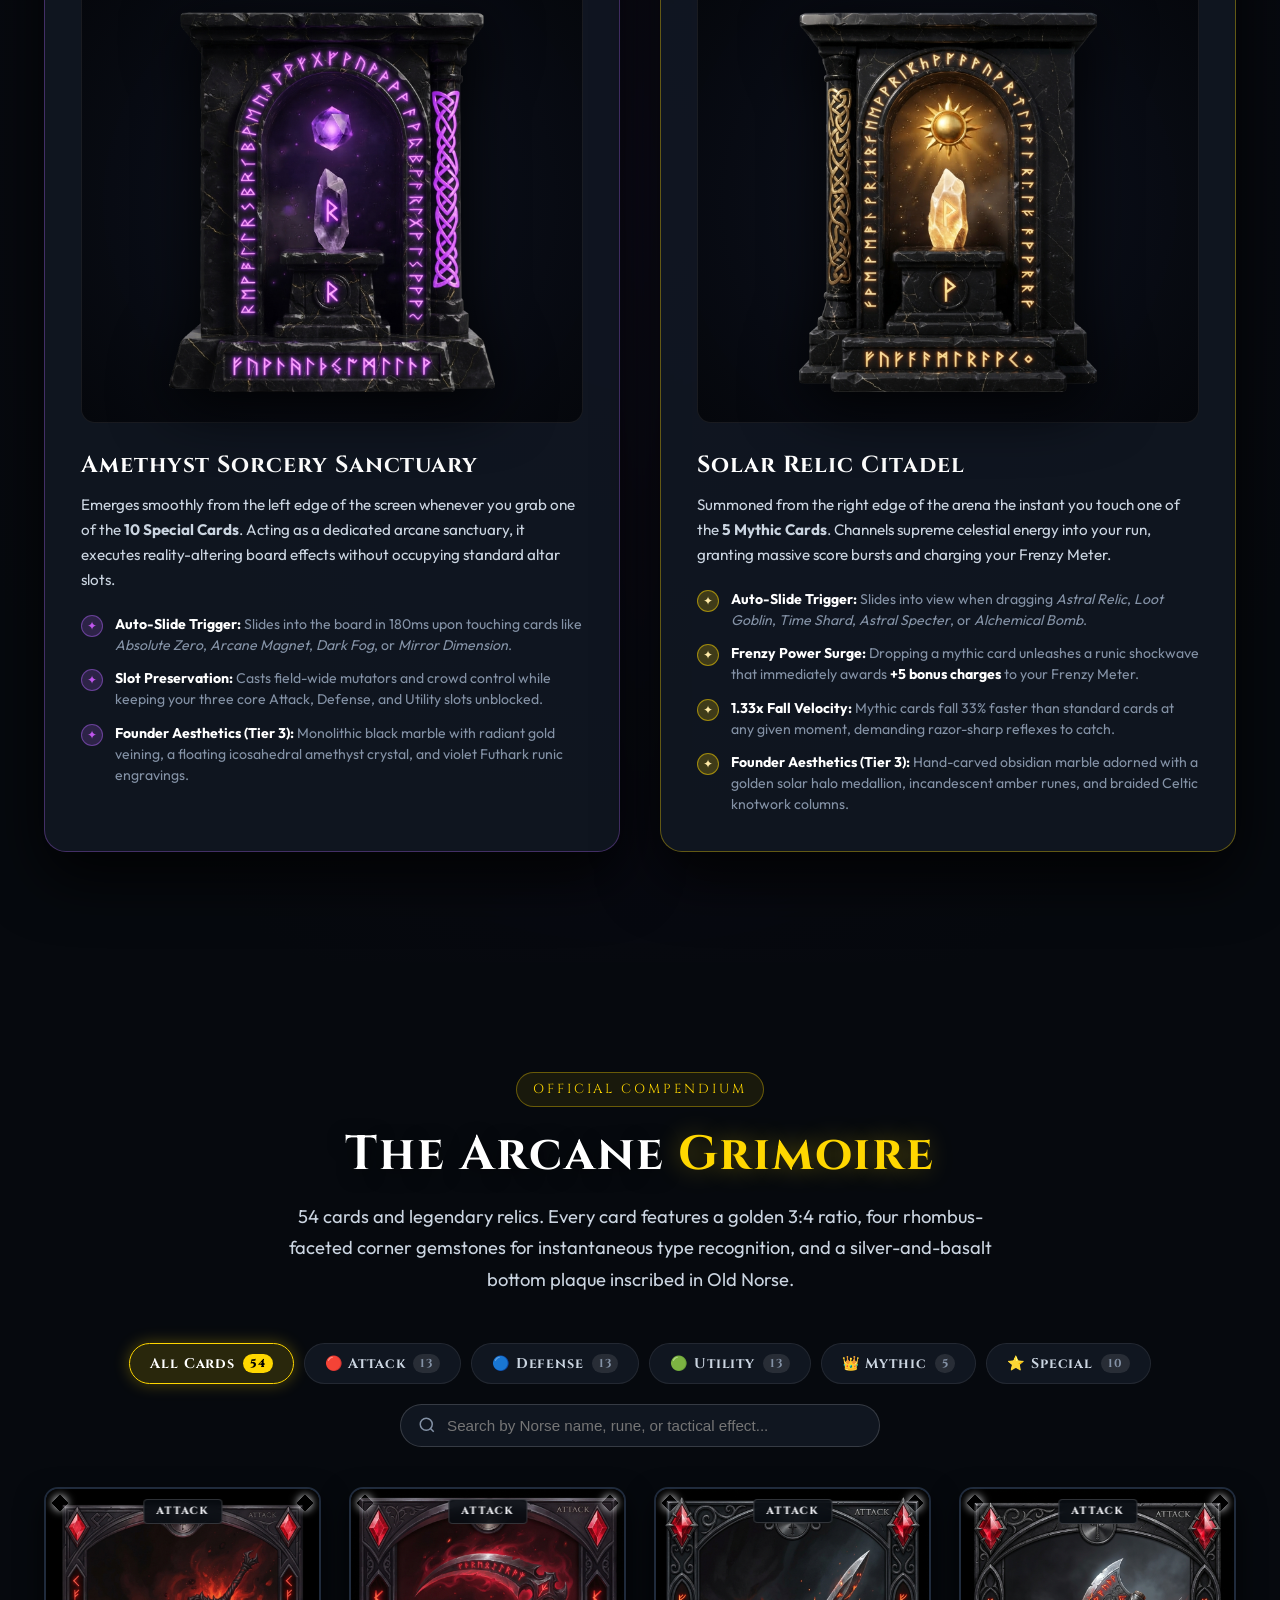
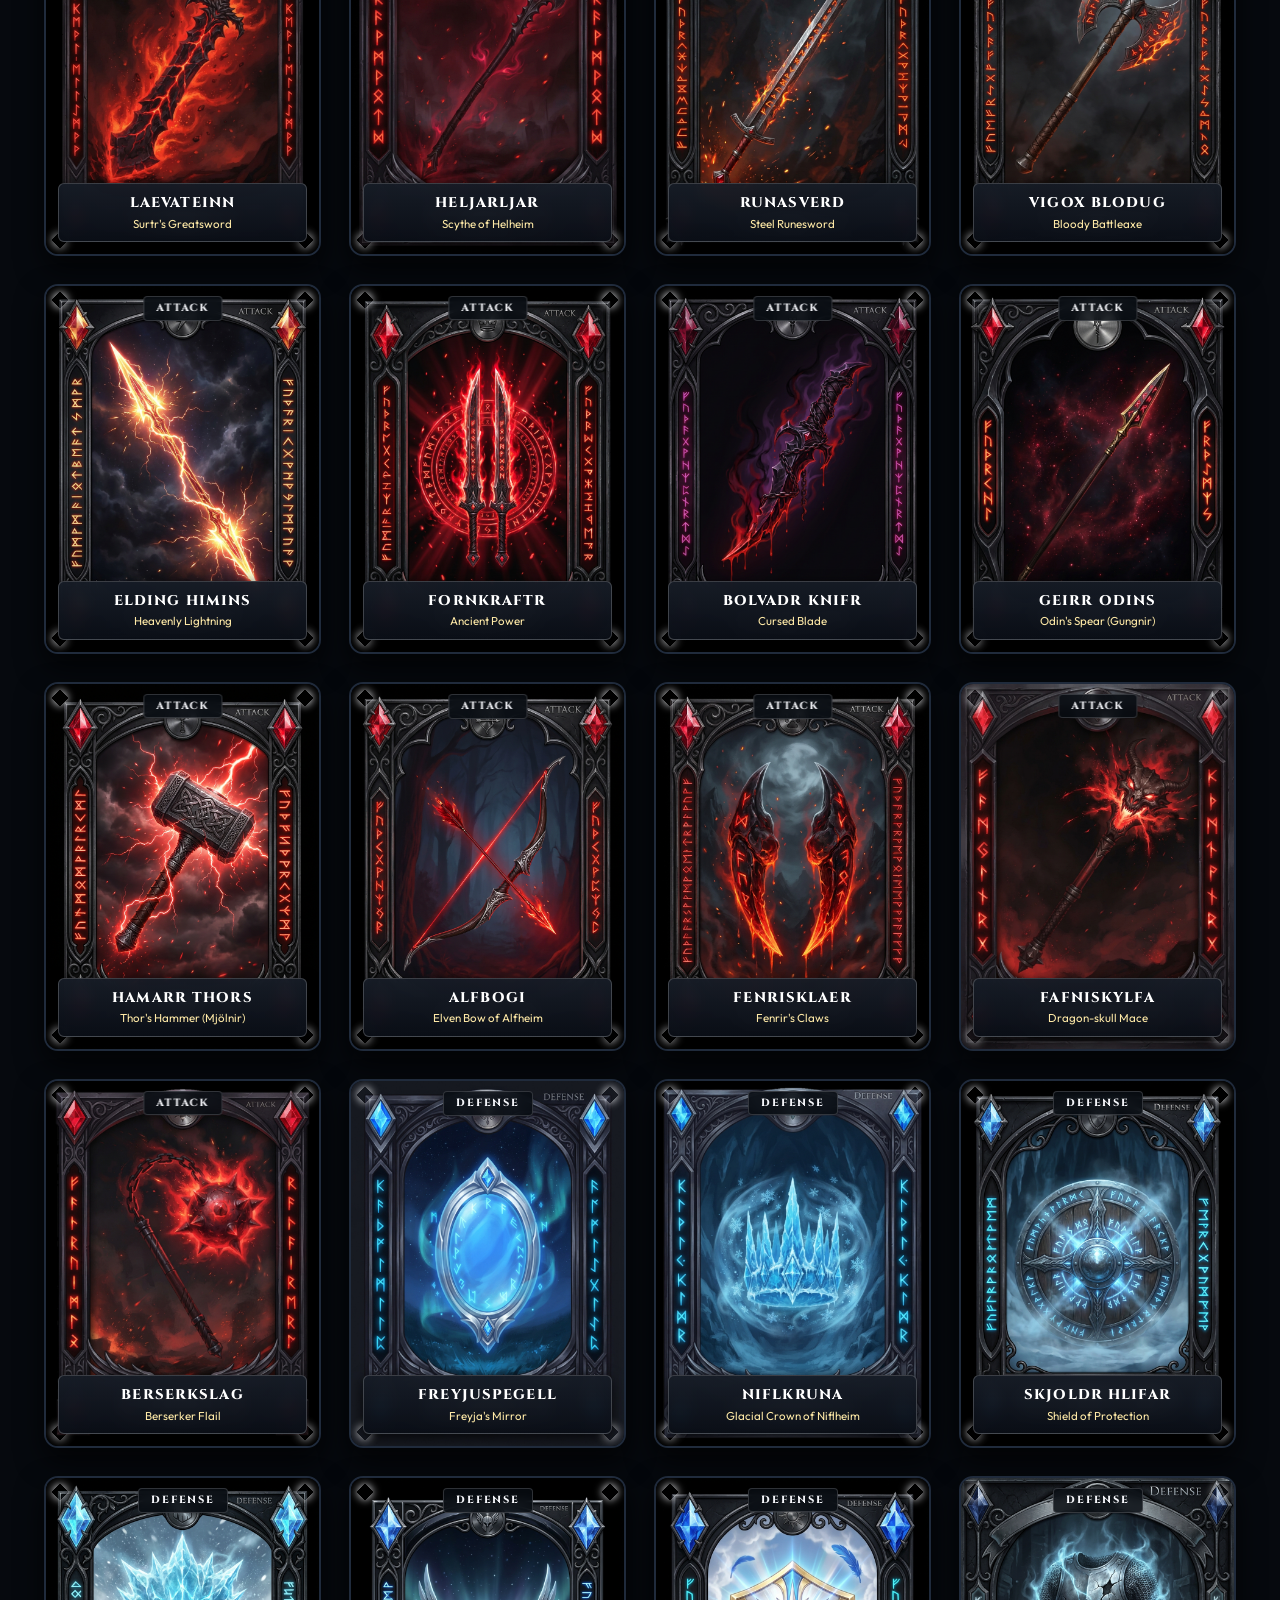
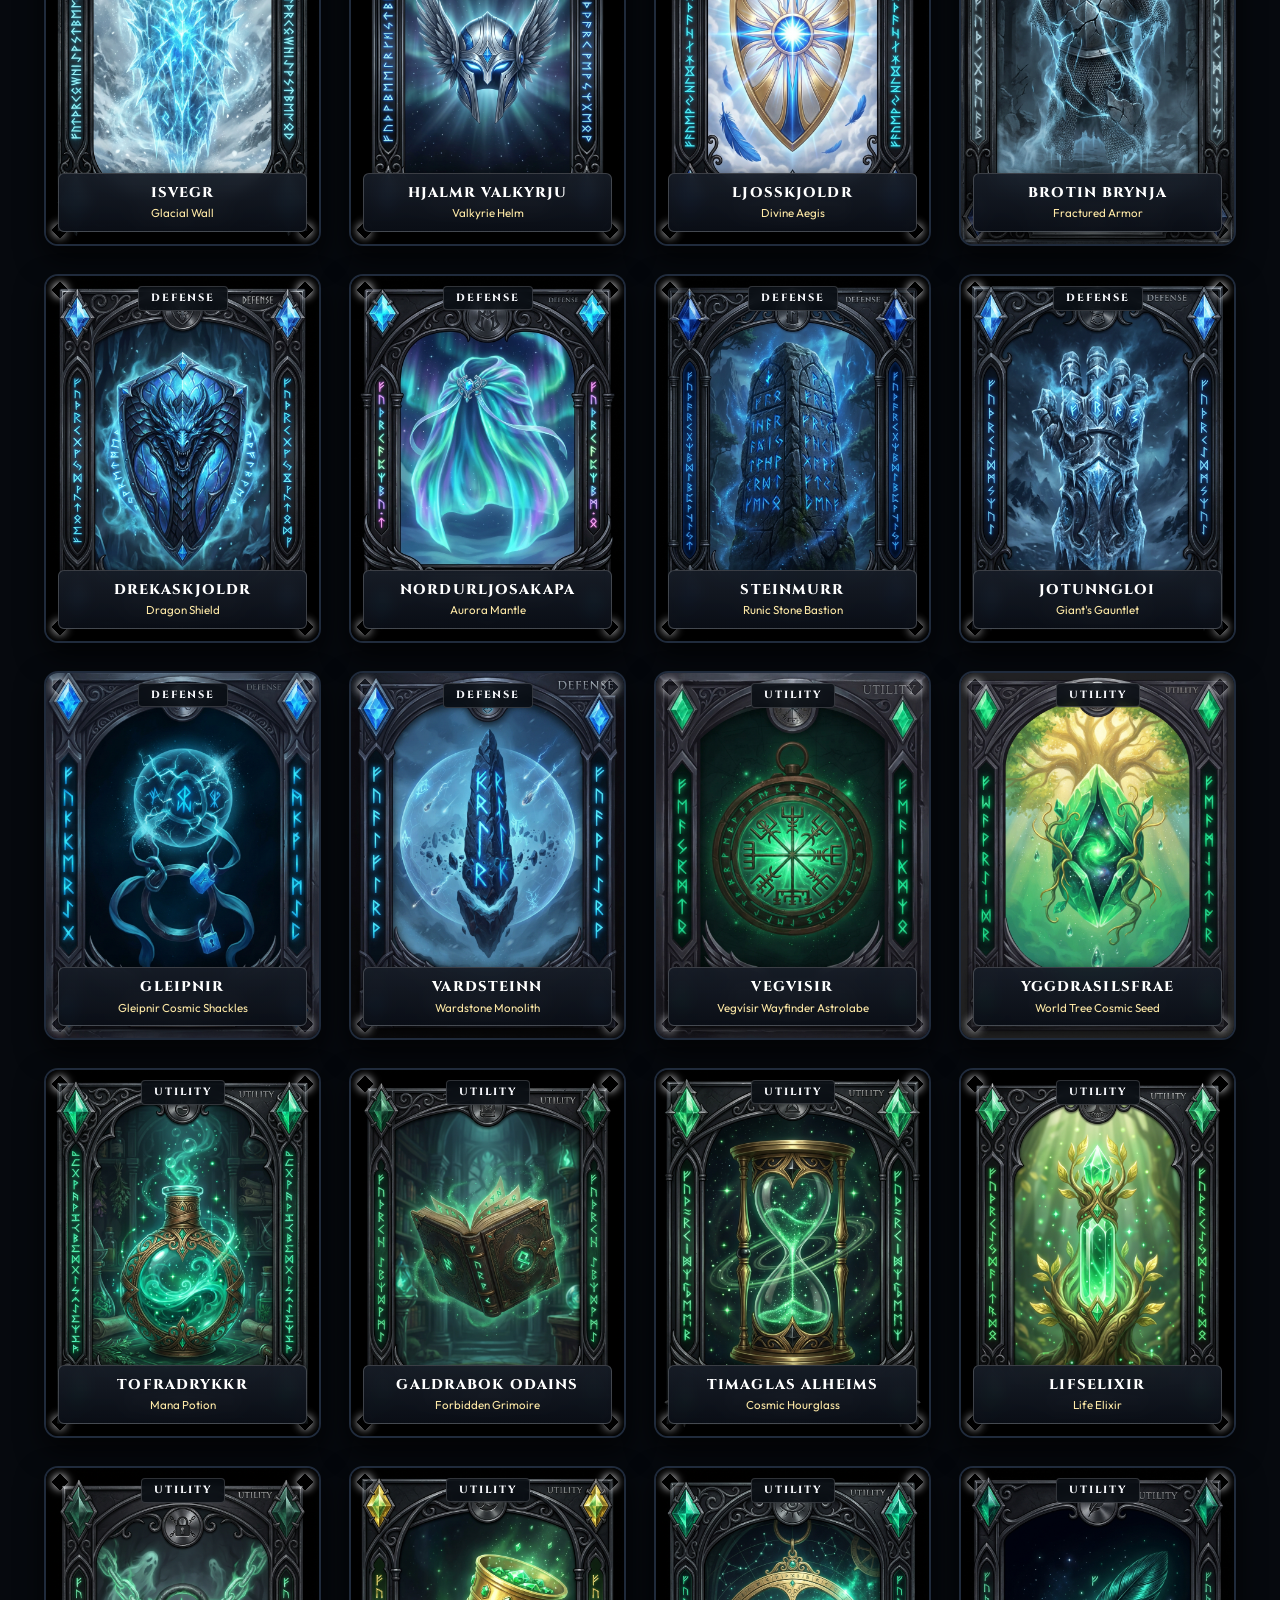
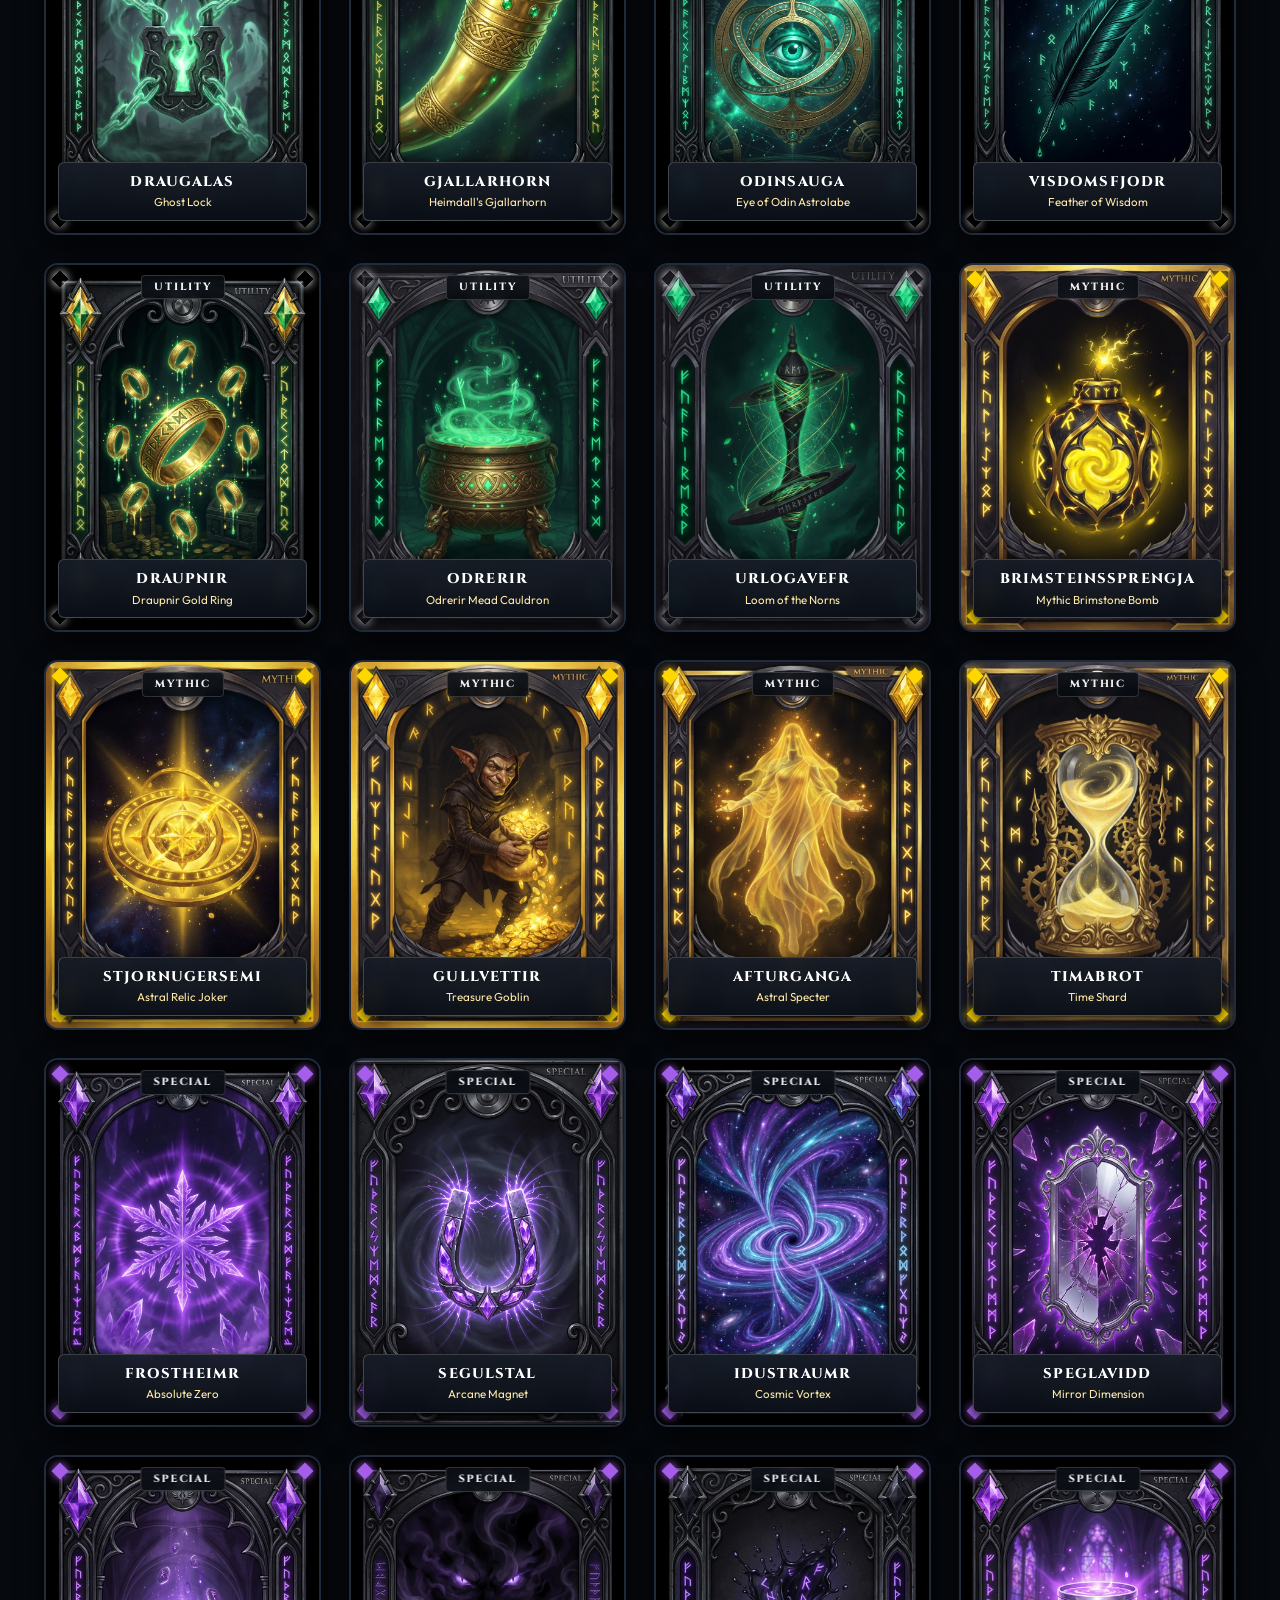
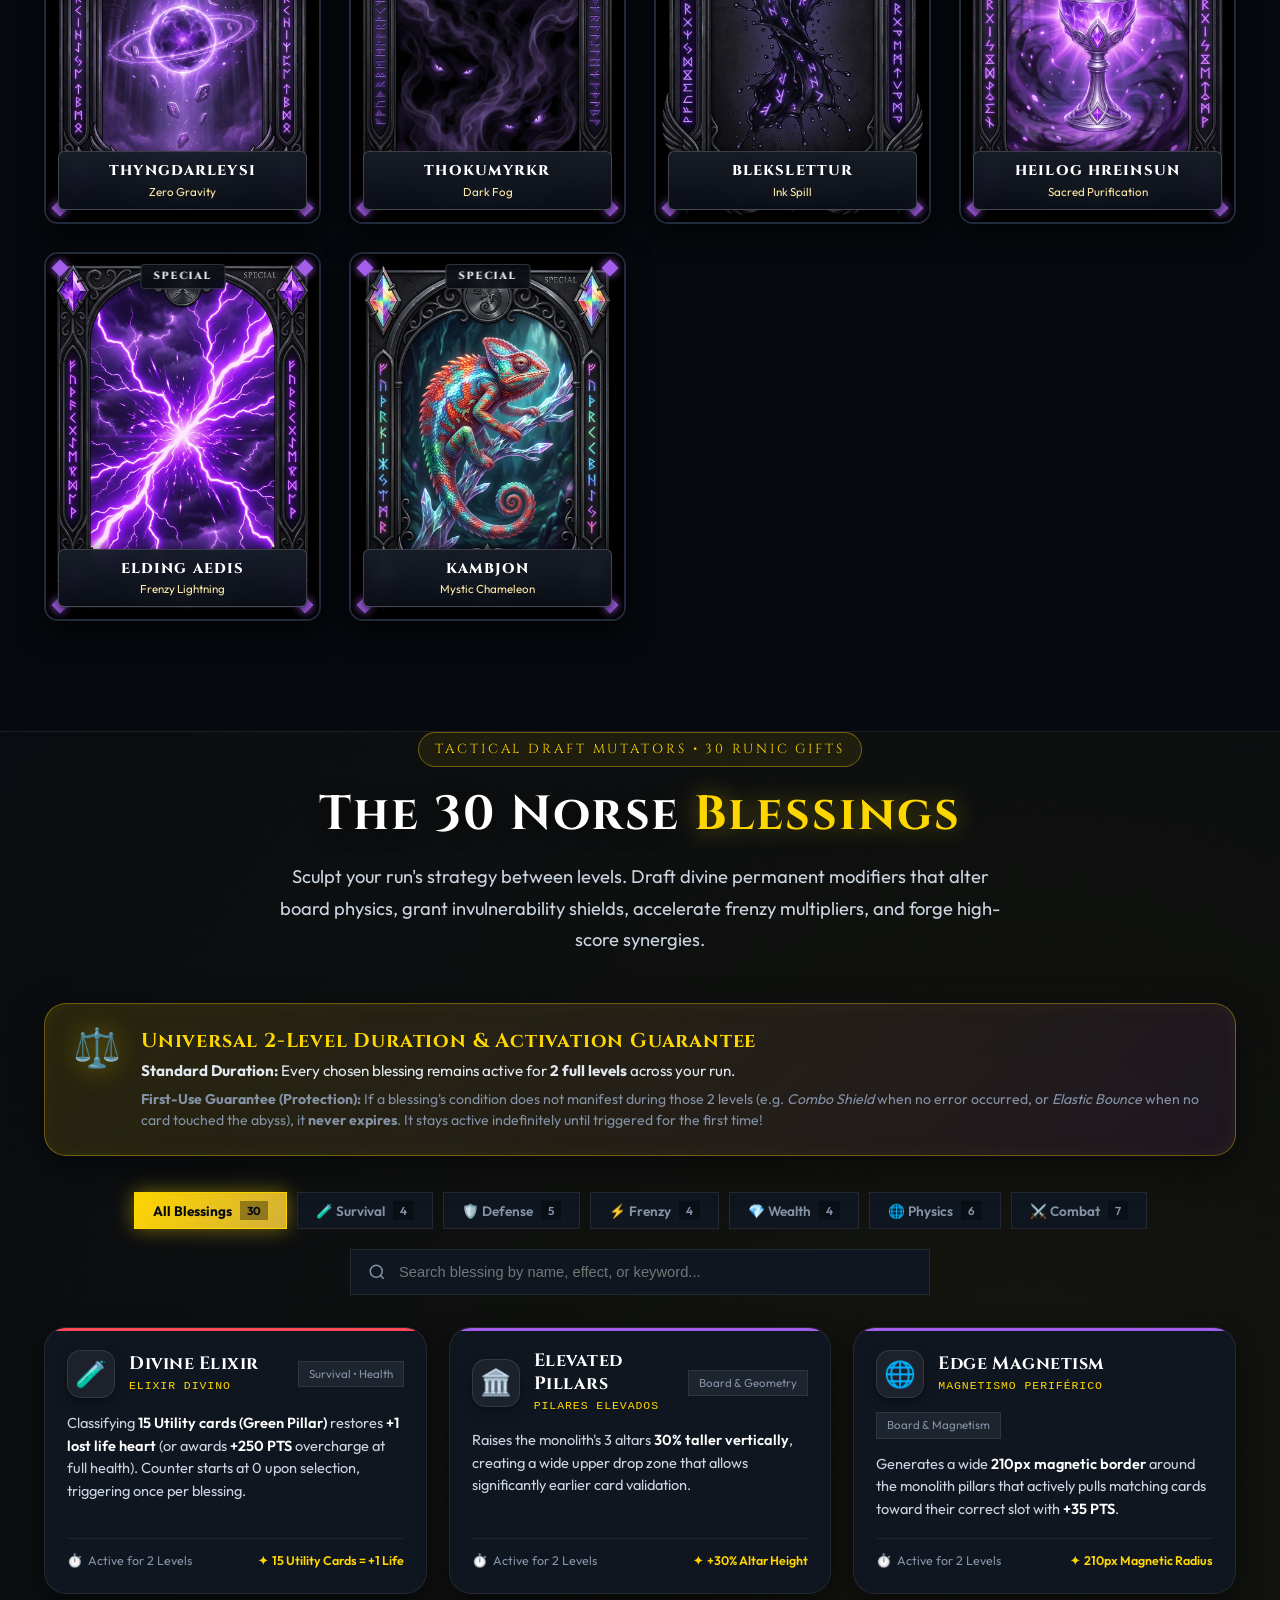
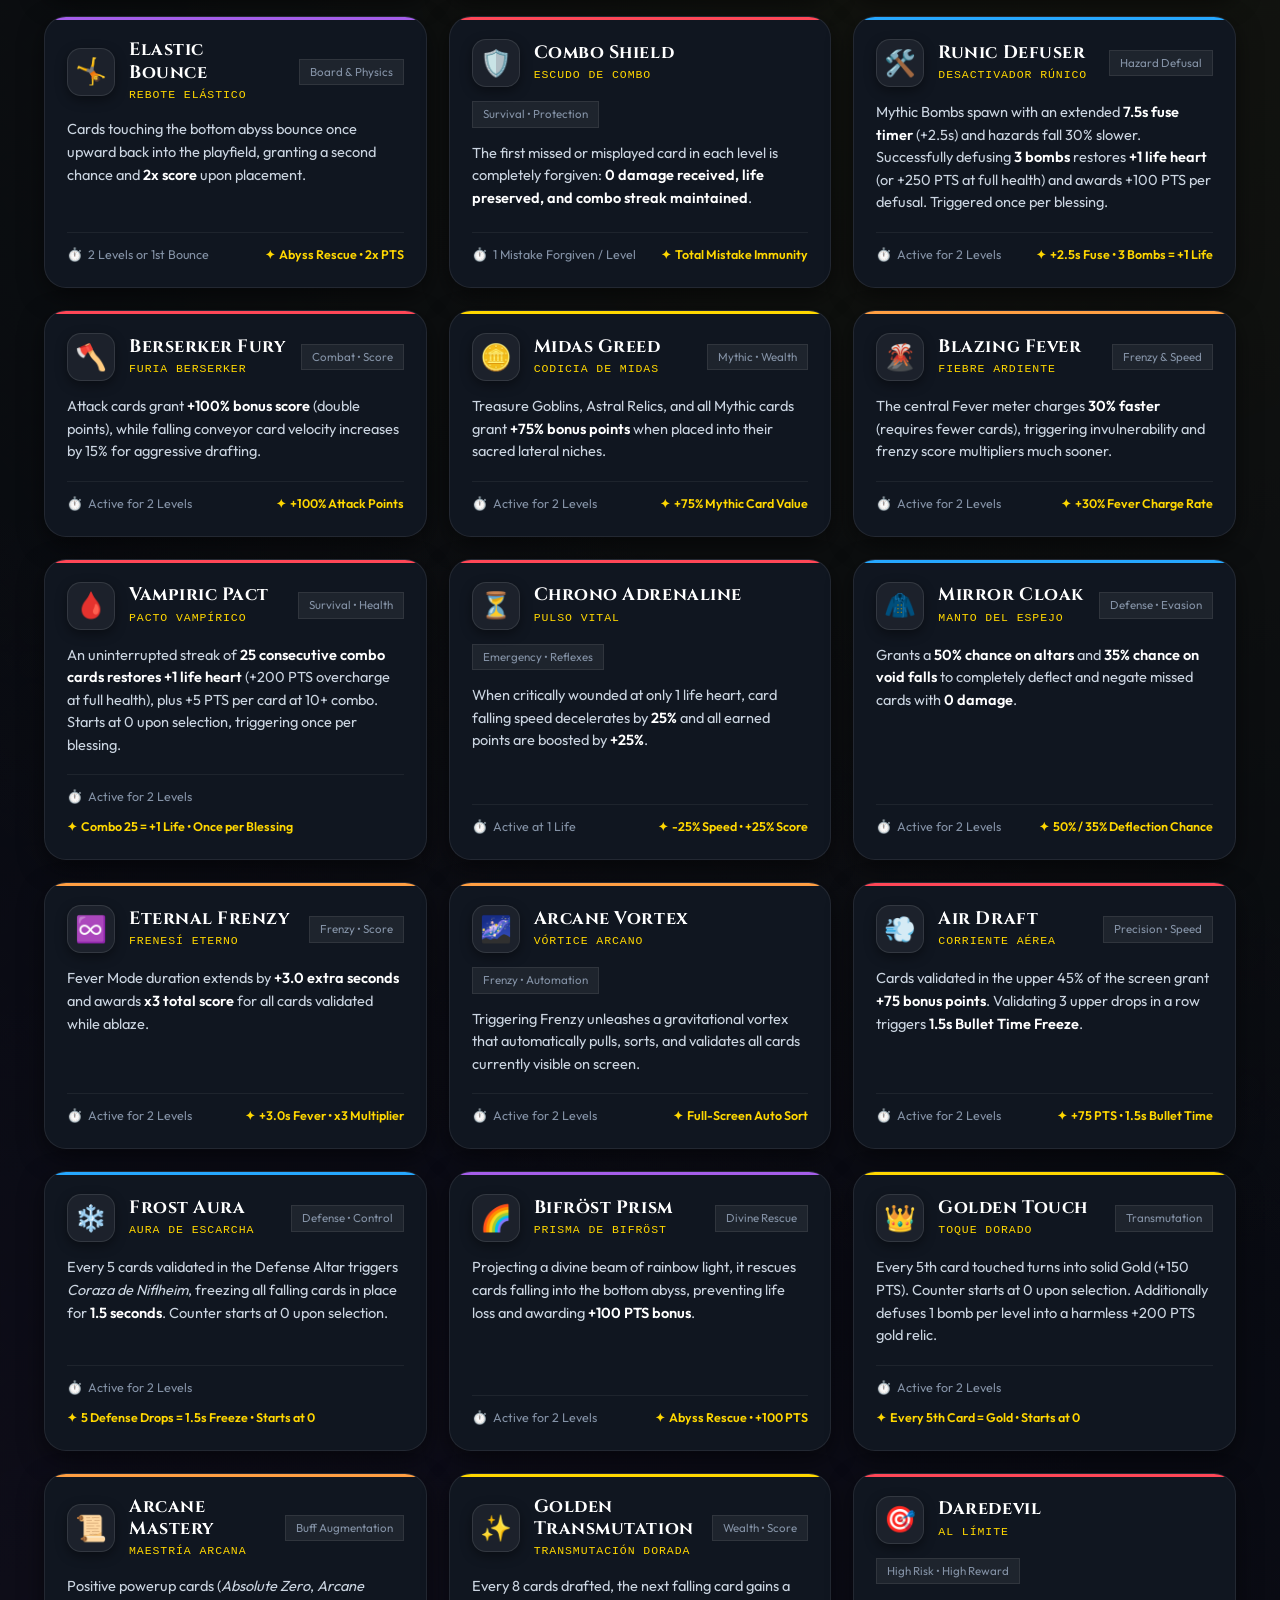
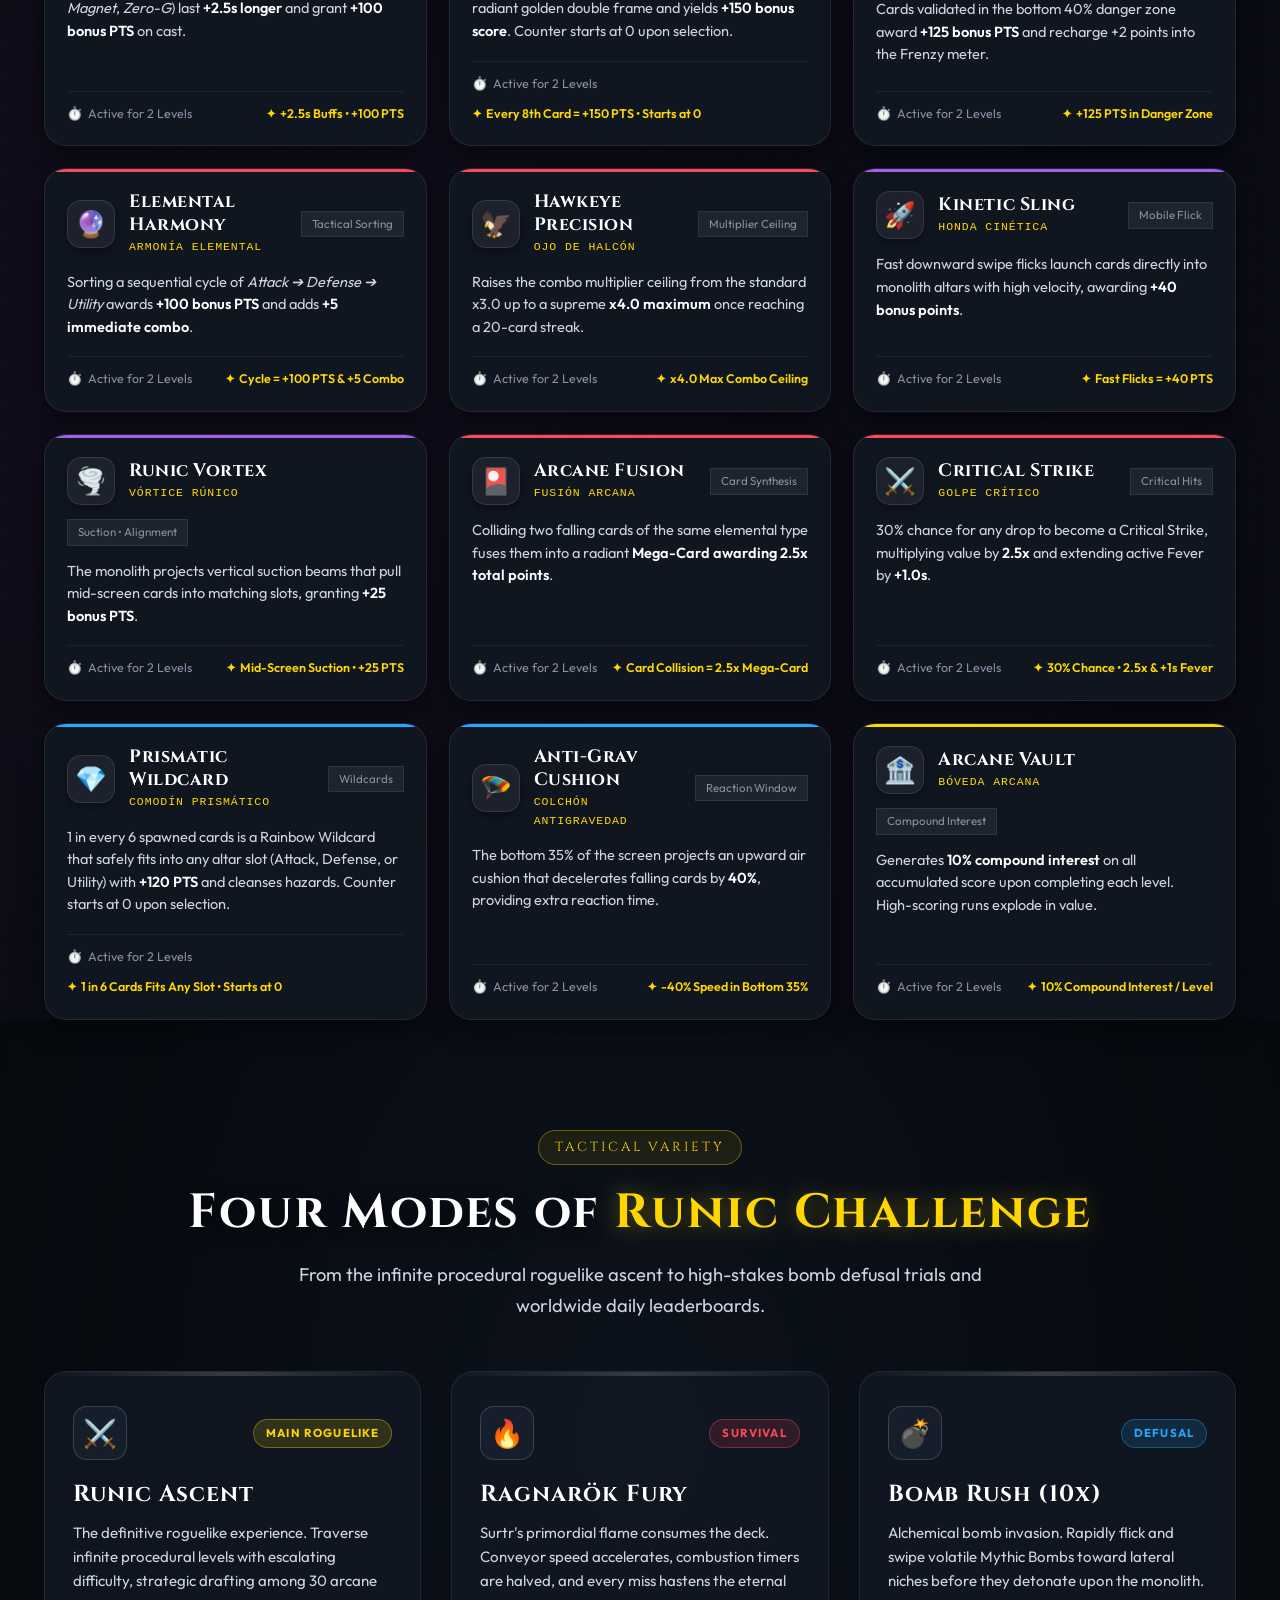
==== commit 5f44c2bc: "Update mythic card fall speed texts to 1.33x (33% faster)" ====
--- a/roguedraft/index.html
+++ b/roguedraft/index.html
@@ -487,7 +487,7 @@
             </li>
             <li>
               <span class="niche-bullet-icon">✦</span>
-              <span><strong>1.25x Fall Velocity:</strong> Mythic cards fall 25% faster than standard cards at any given moment, demanding razor-sharp reflexes to catch.</span>
+              <span><strong>1.33x Fall Velocity:</strong> Mythic cards fall 33% faster than standard cards at any given moment, demanding razor-sharp reflexes to catch.</span>
             </li>
             <li>
               <span class="niche-bullet-icon">✦</span>
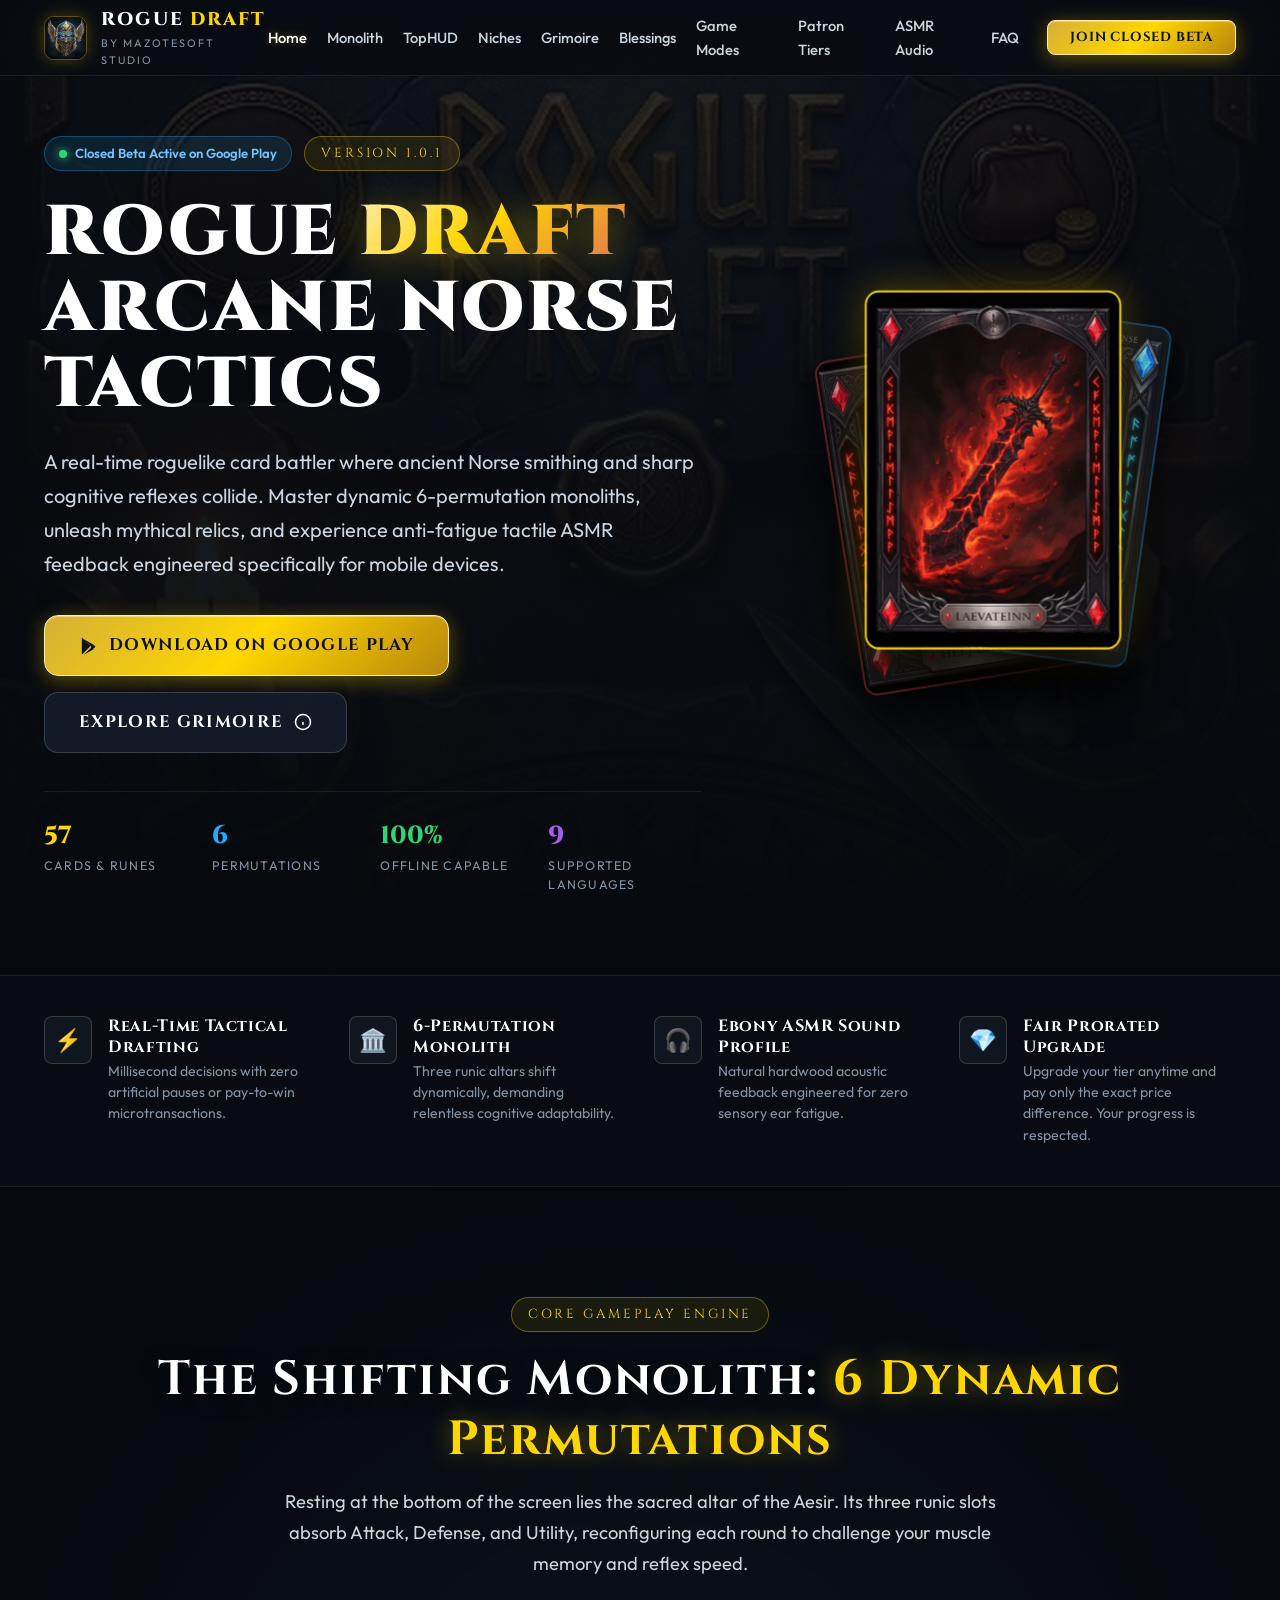
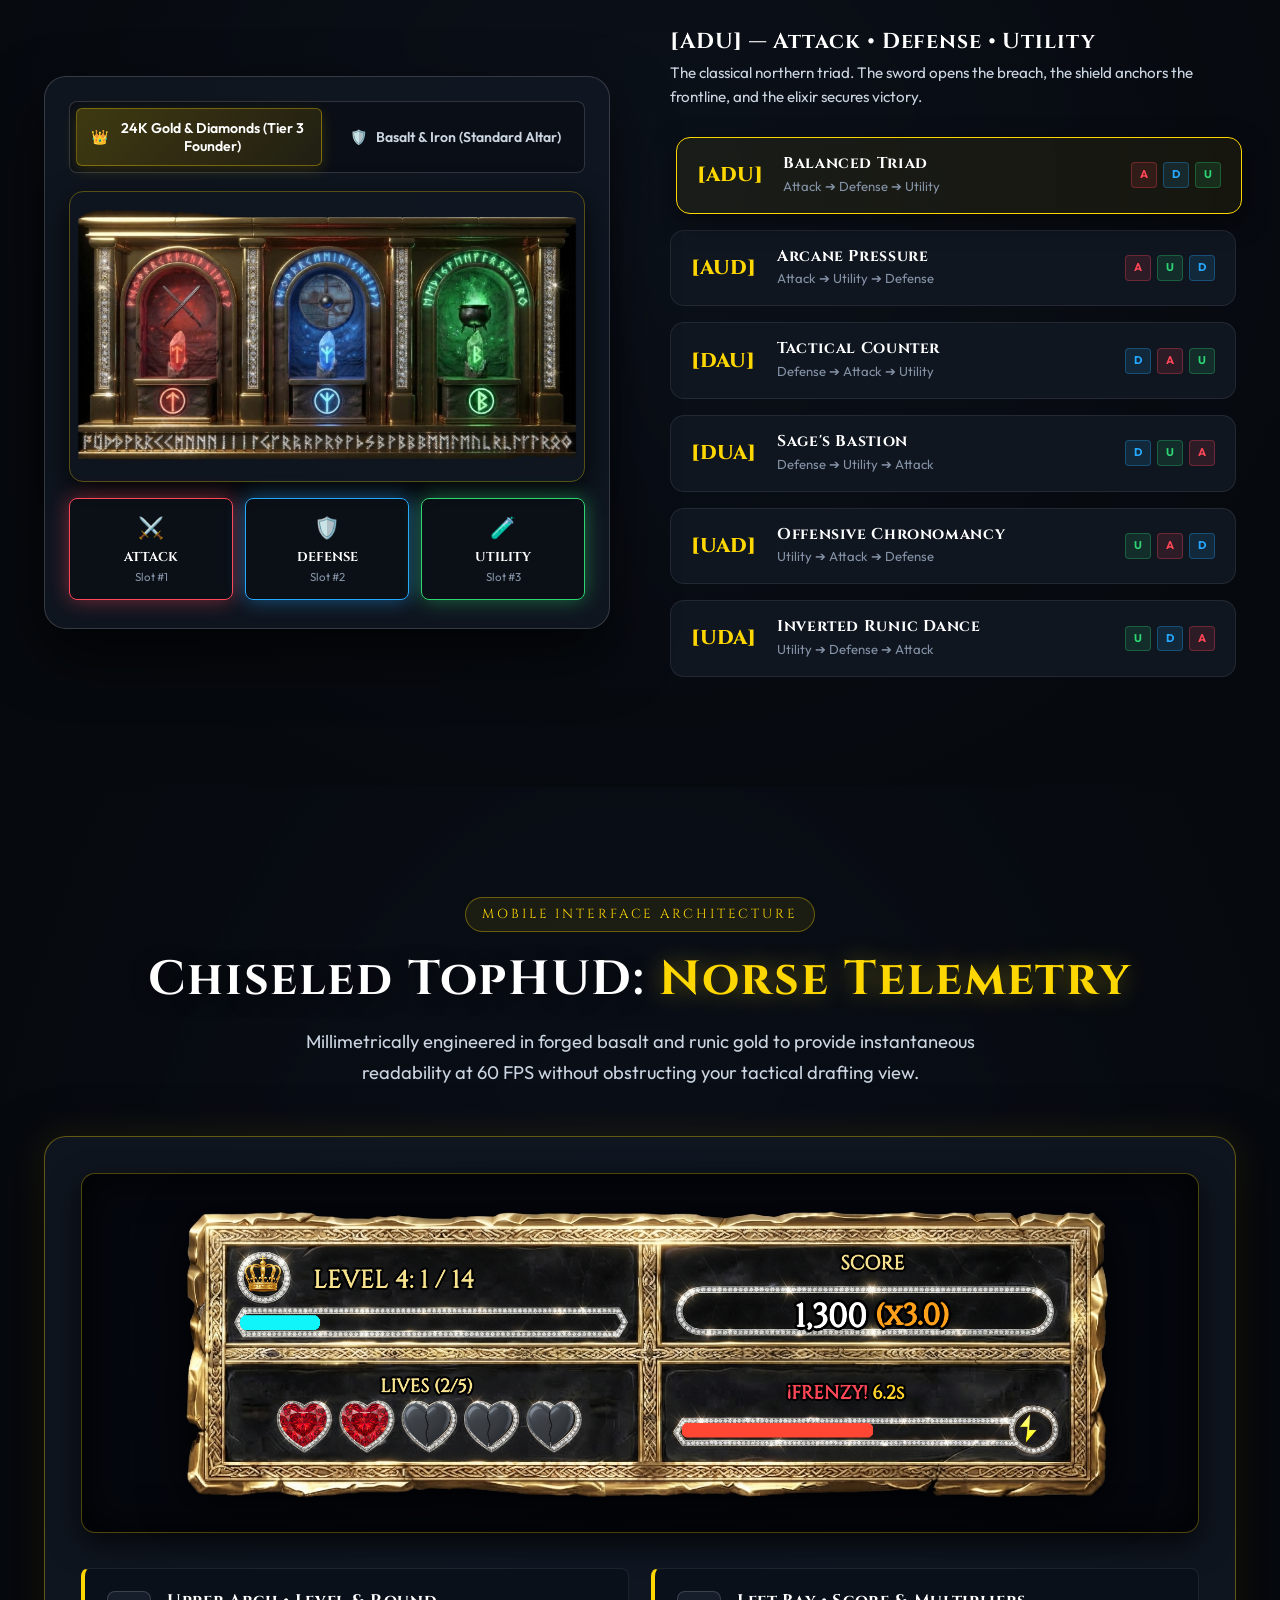
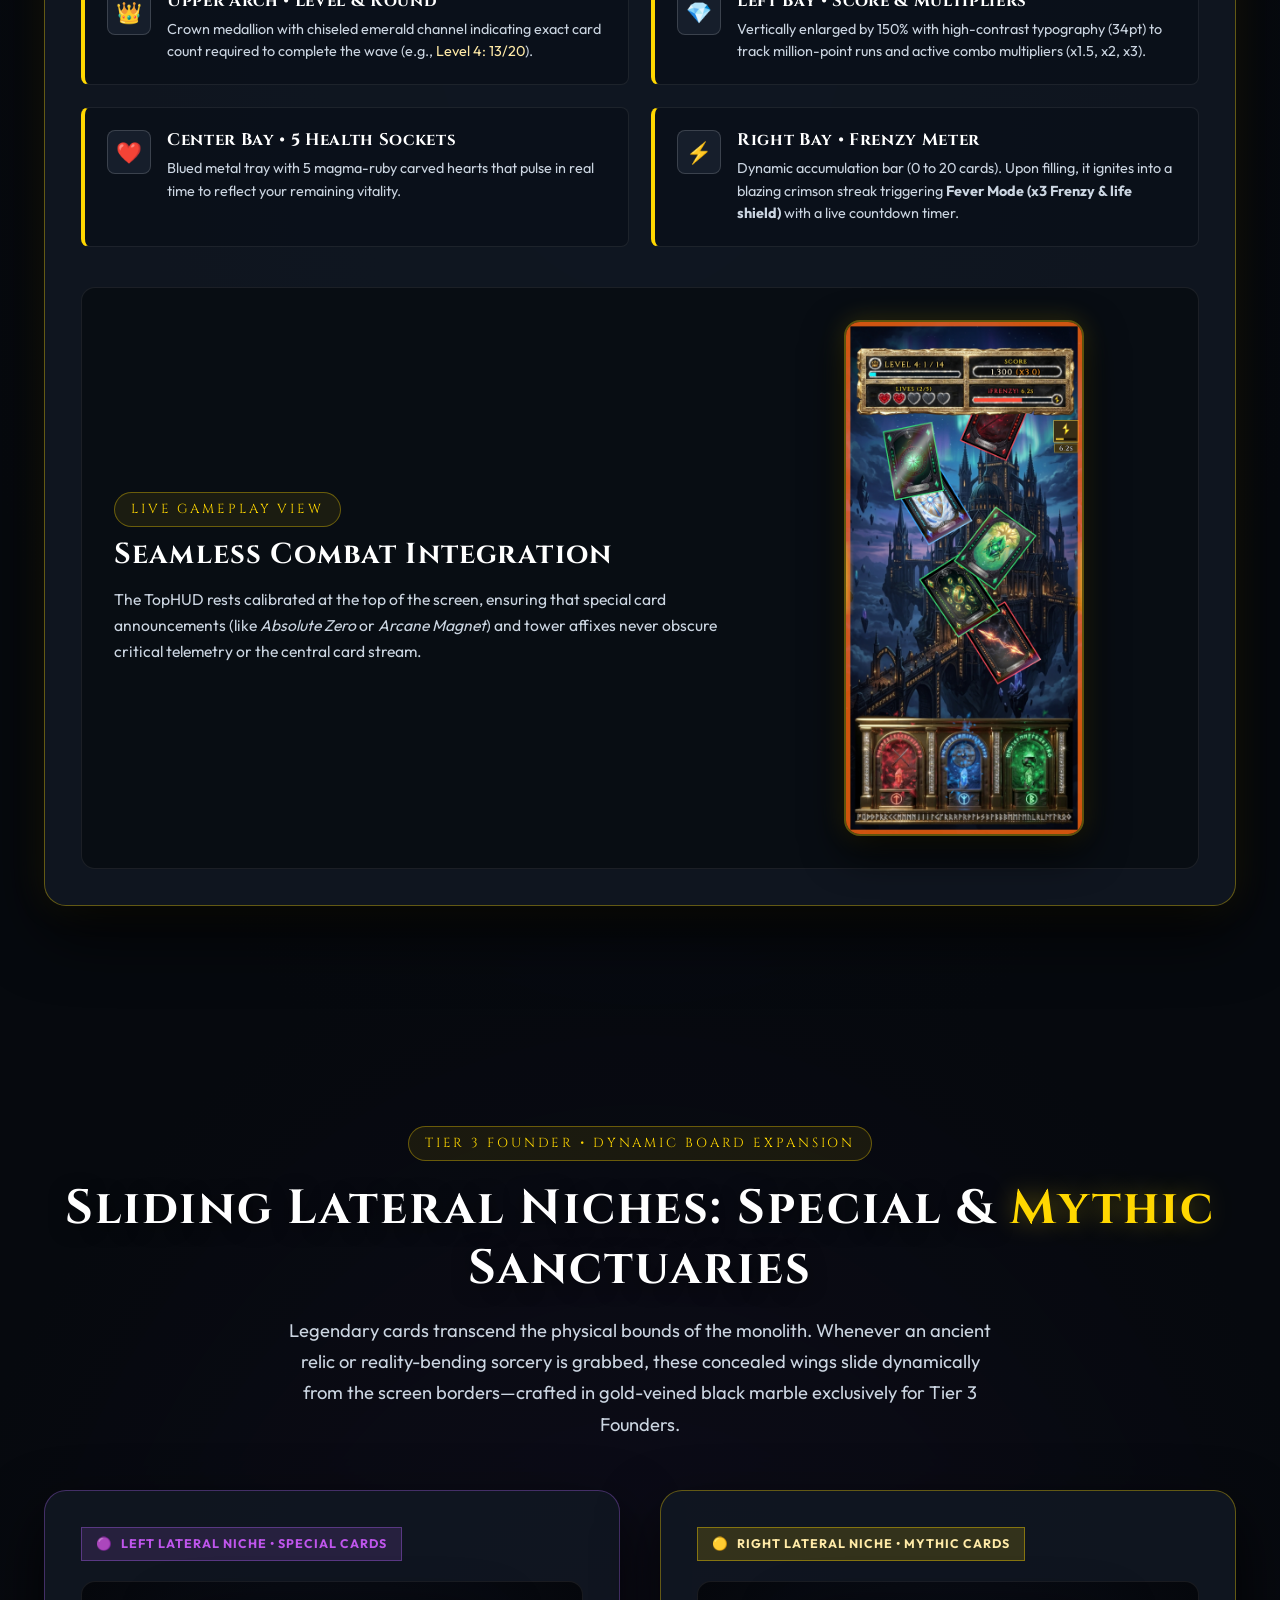
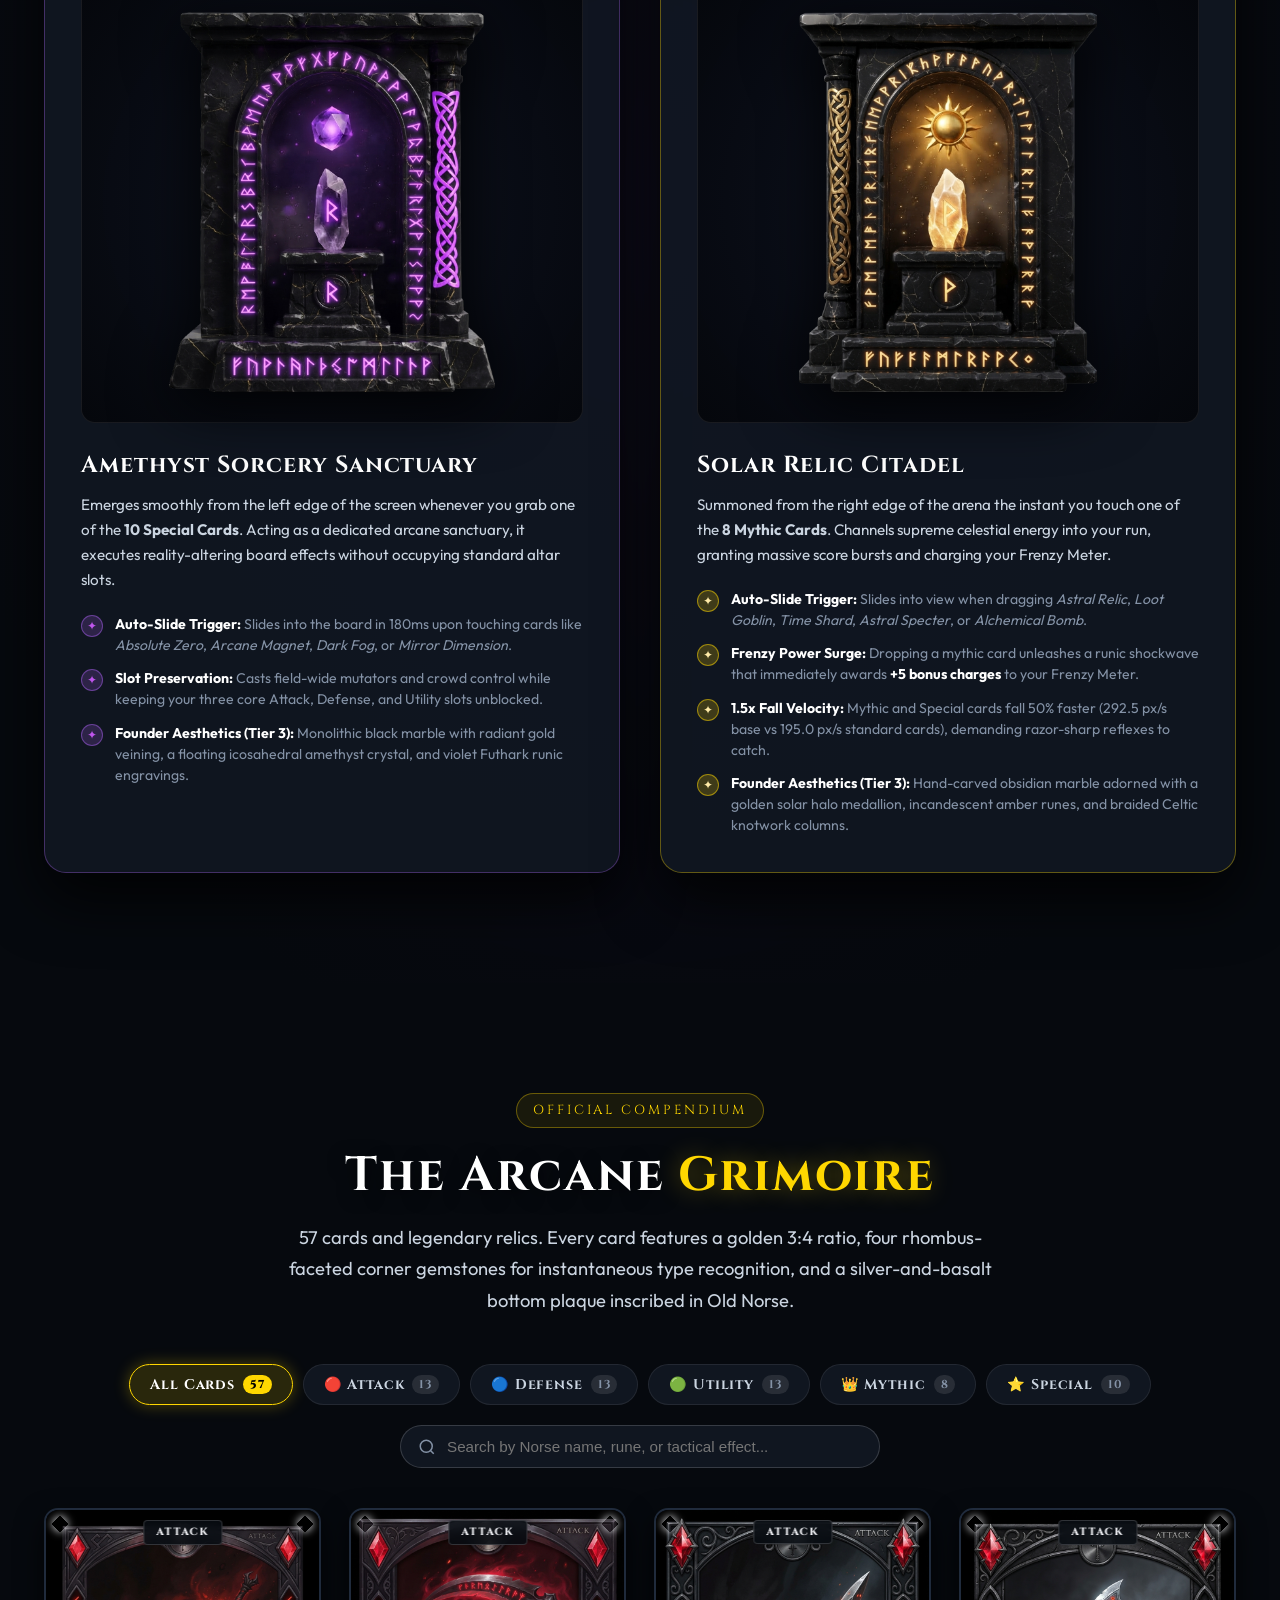
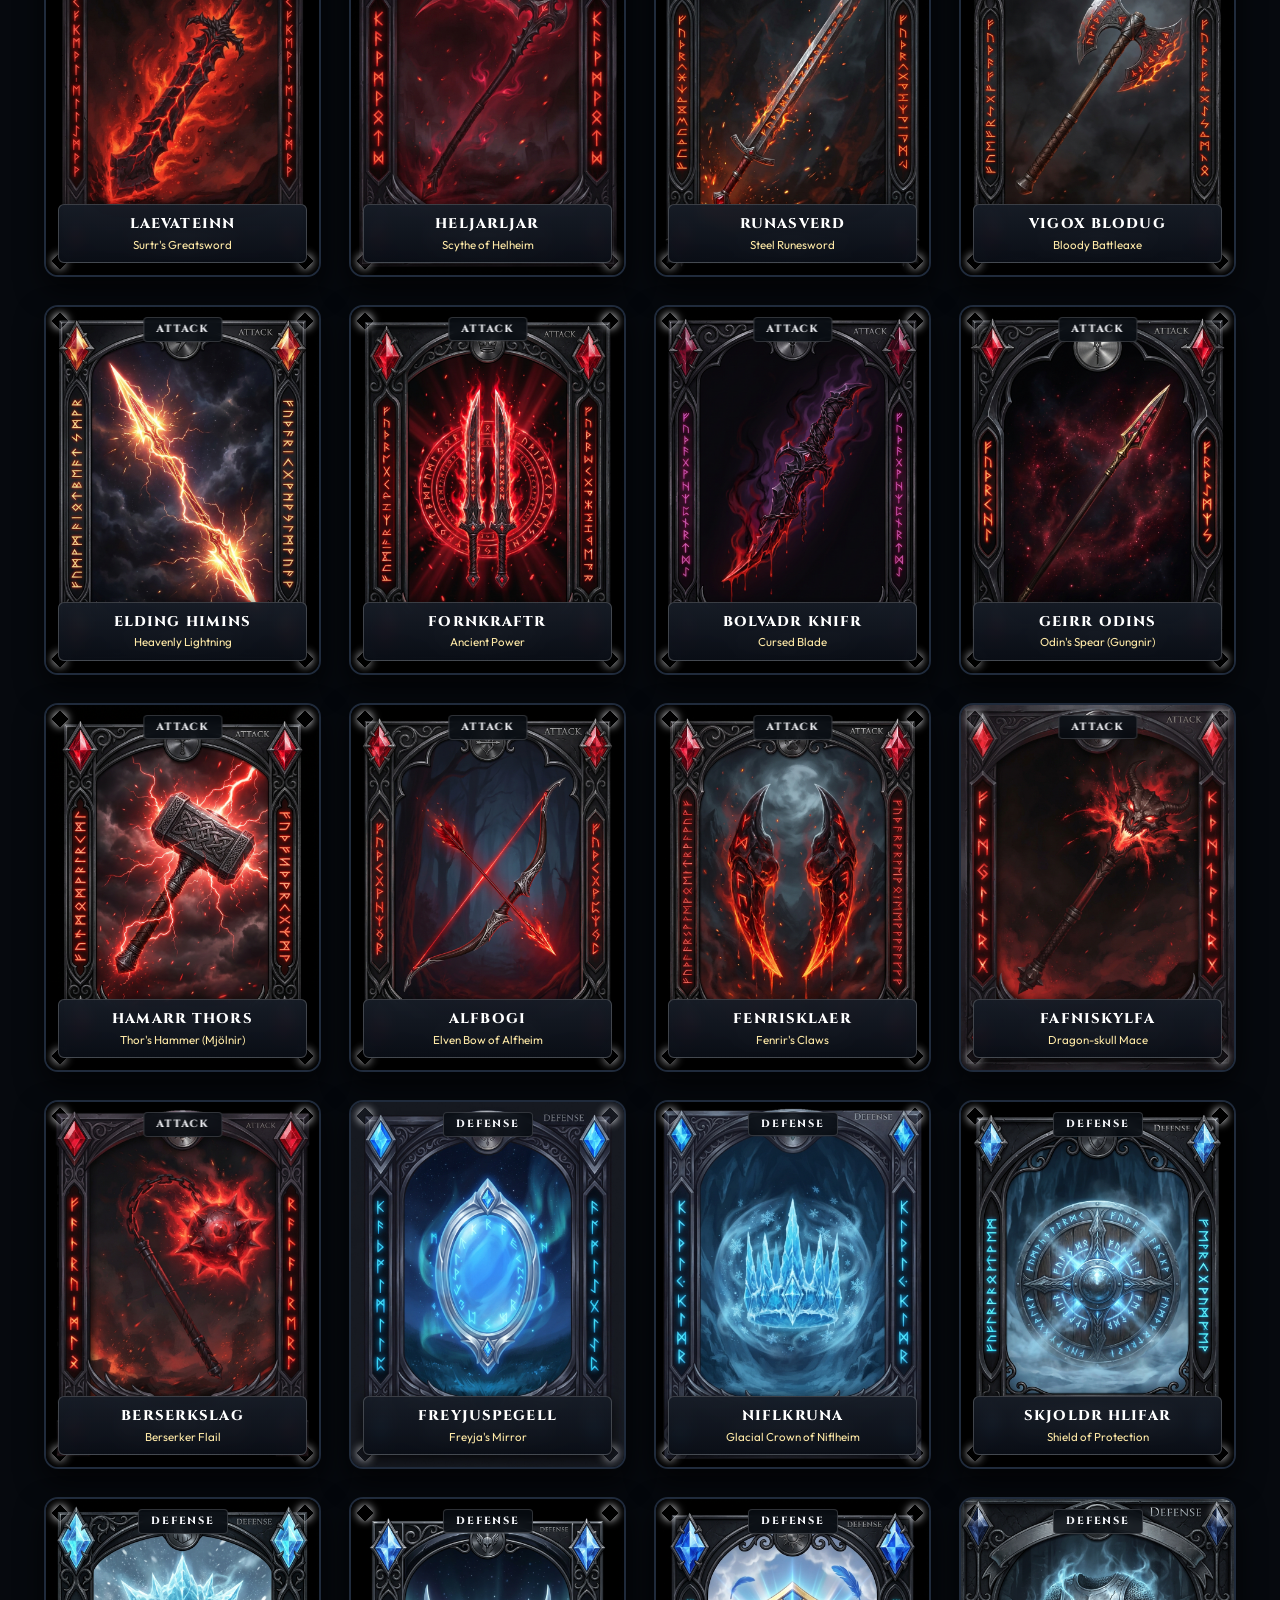
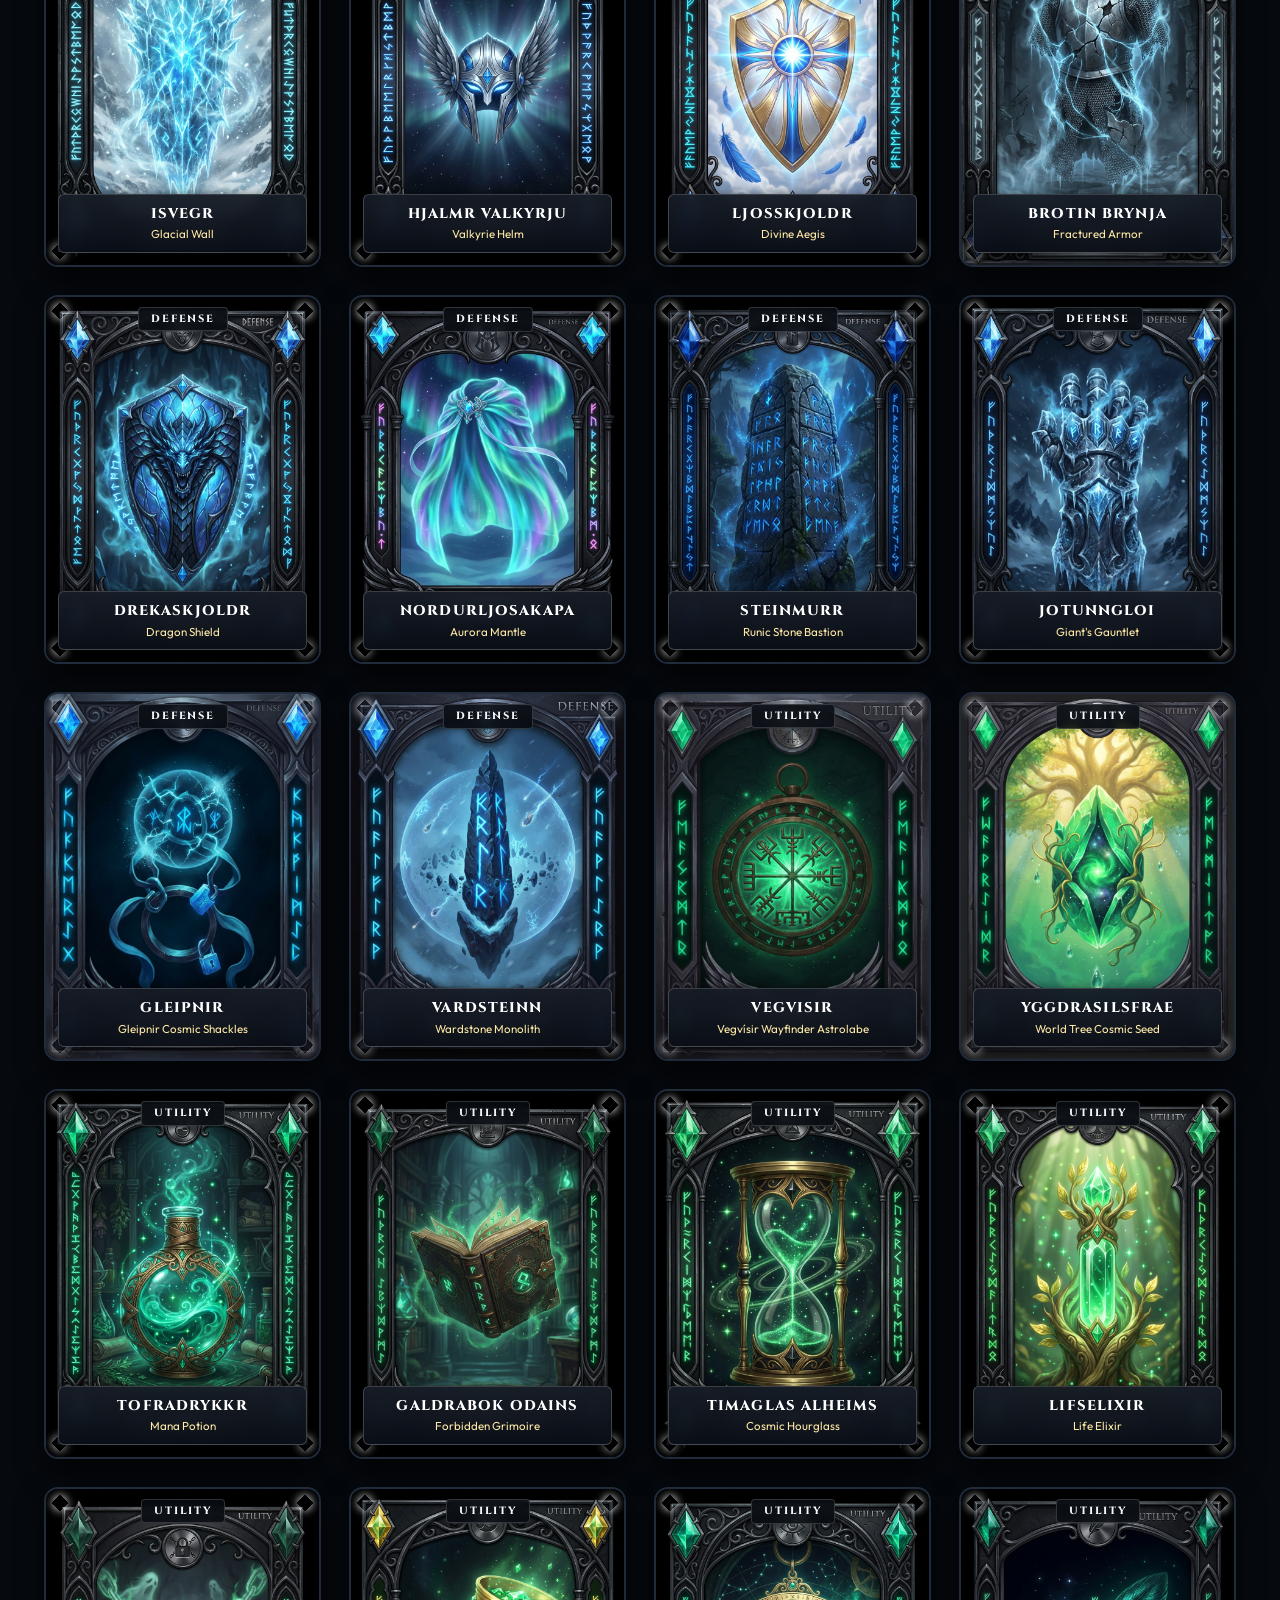
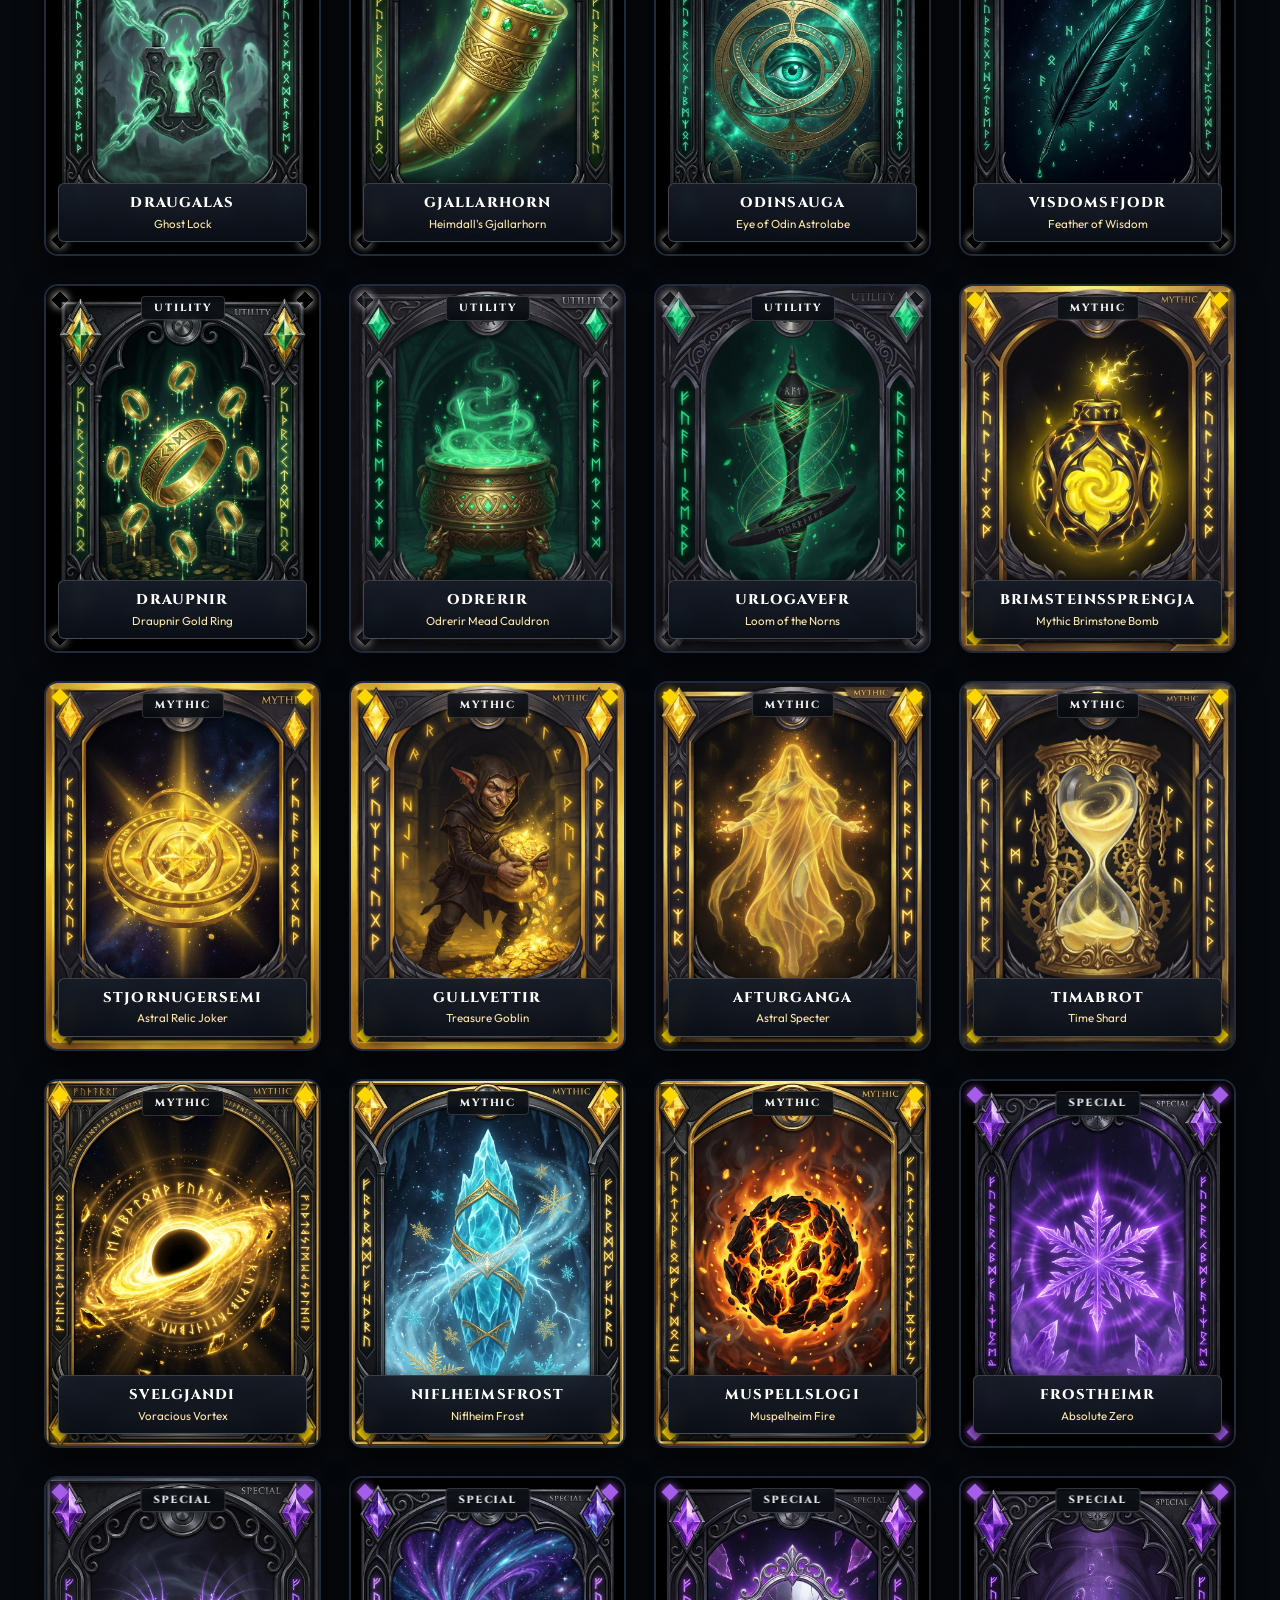
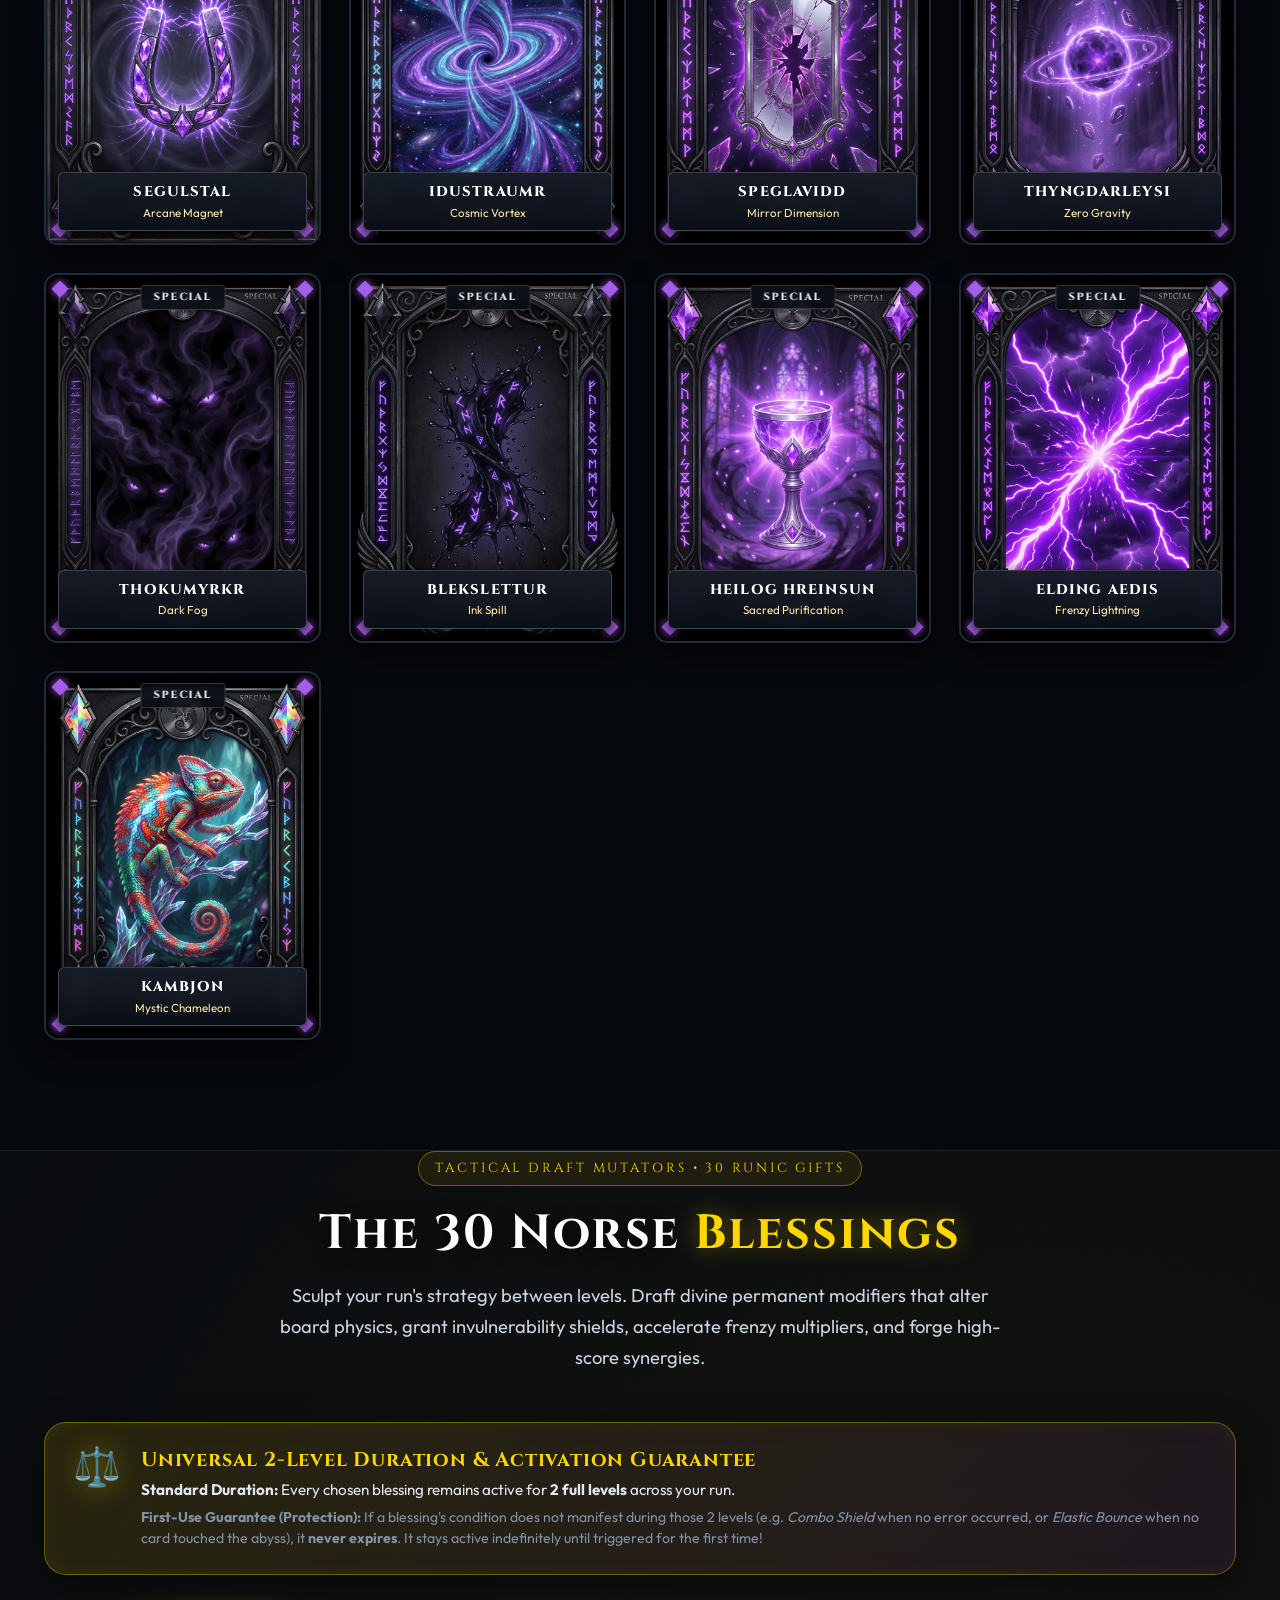
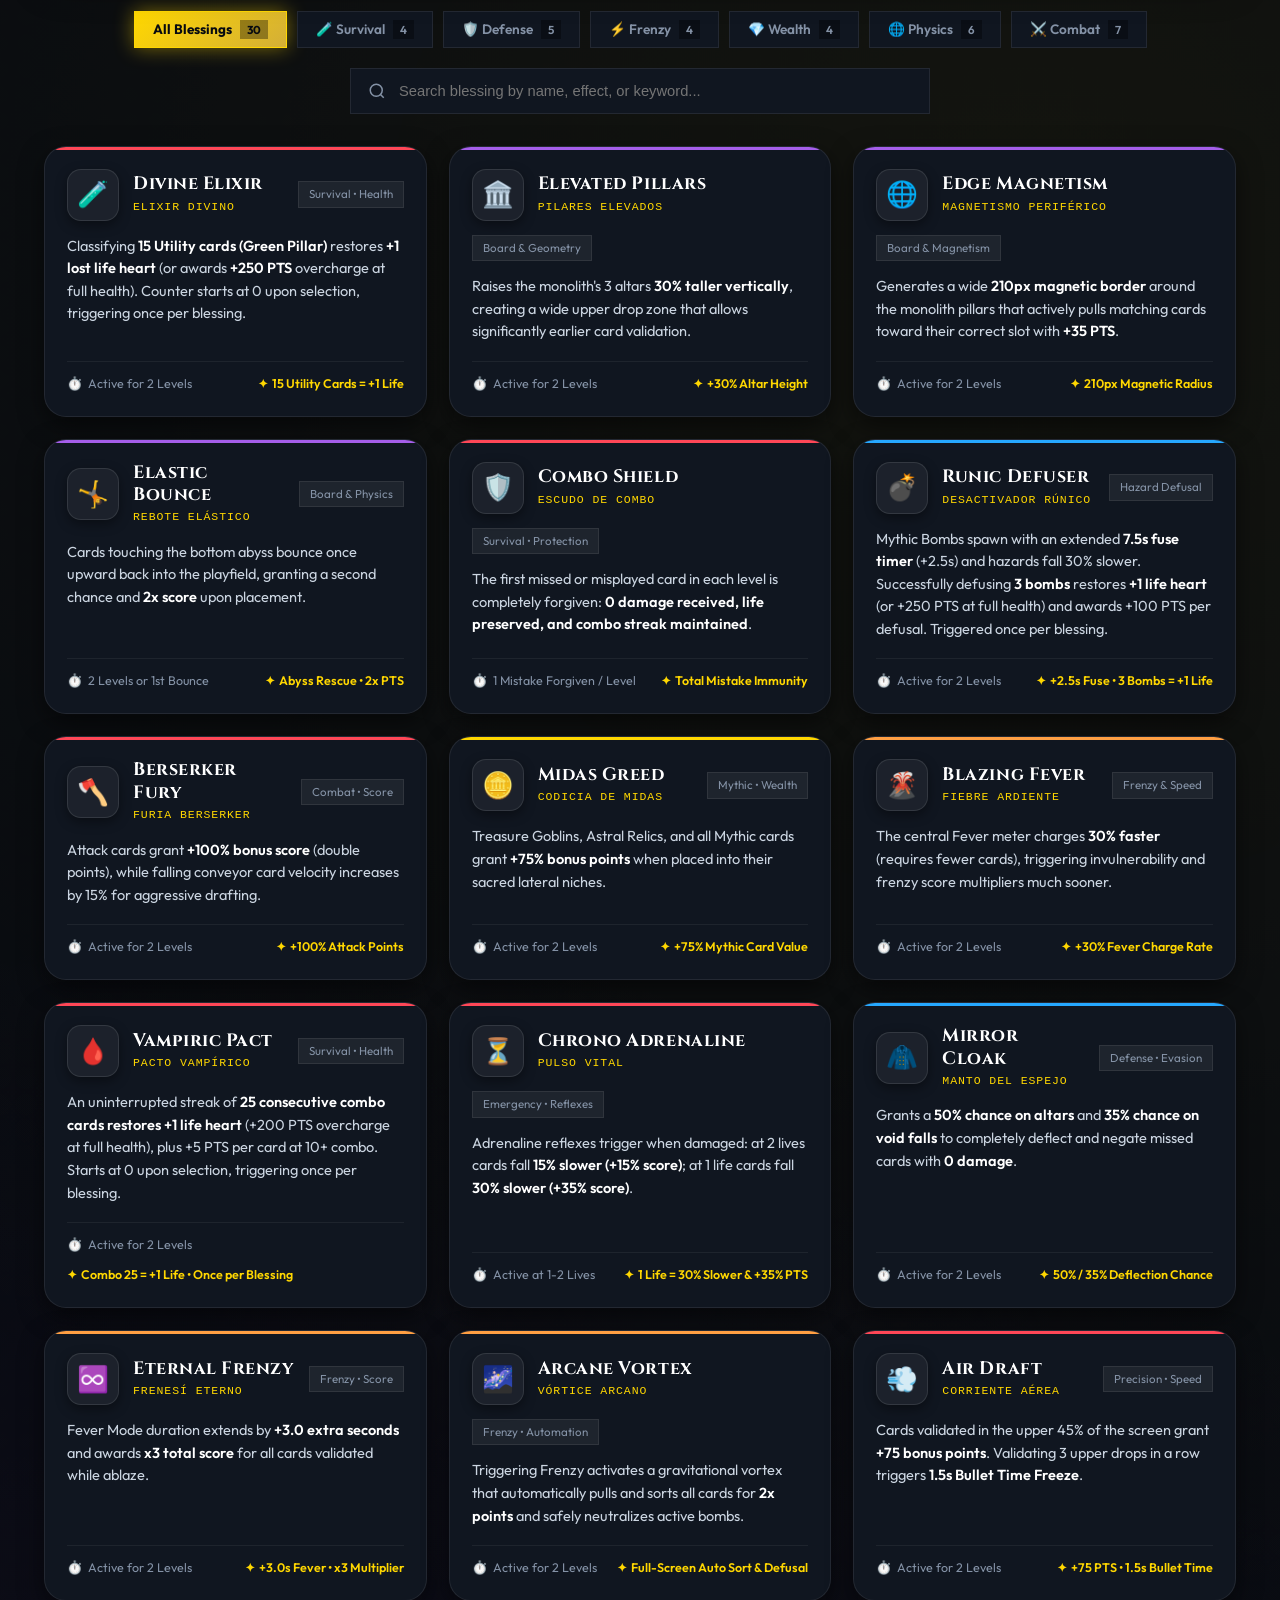
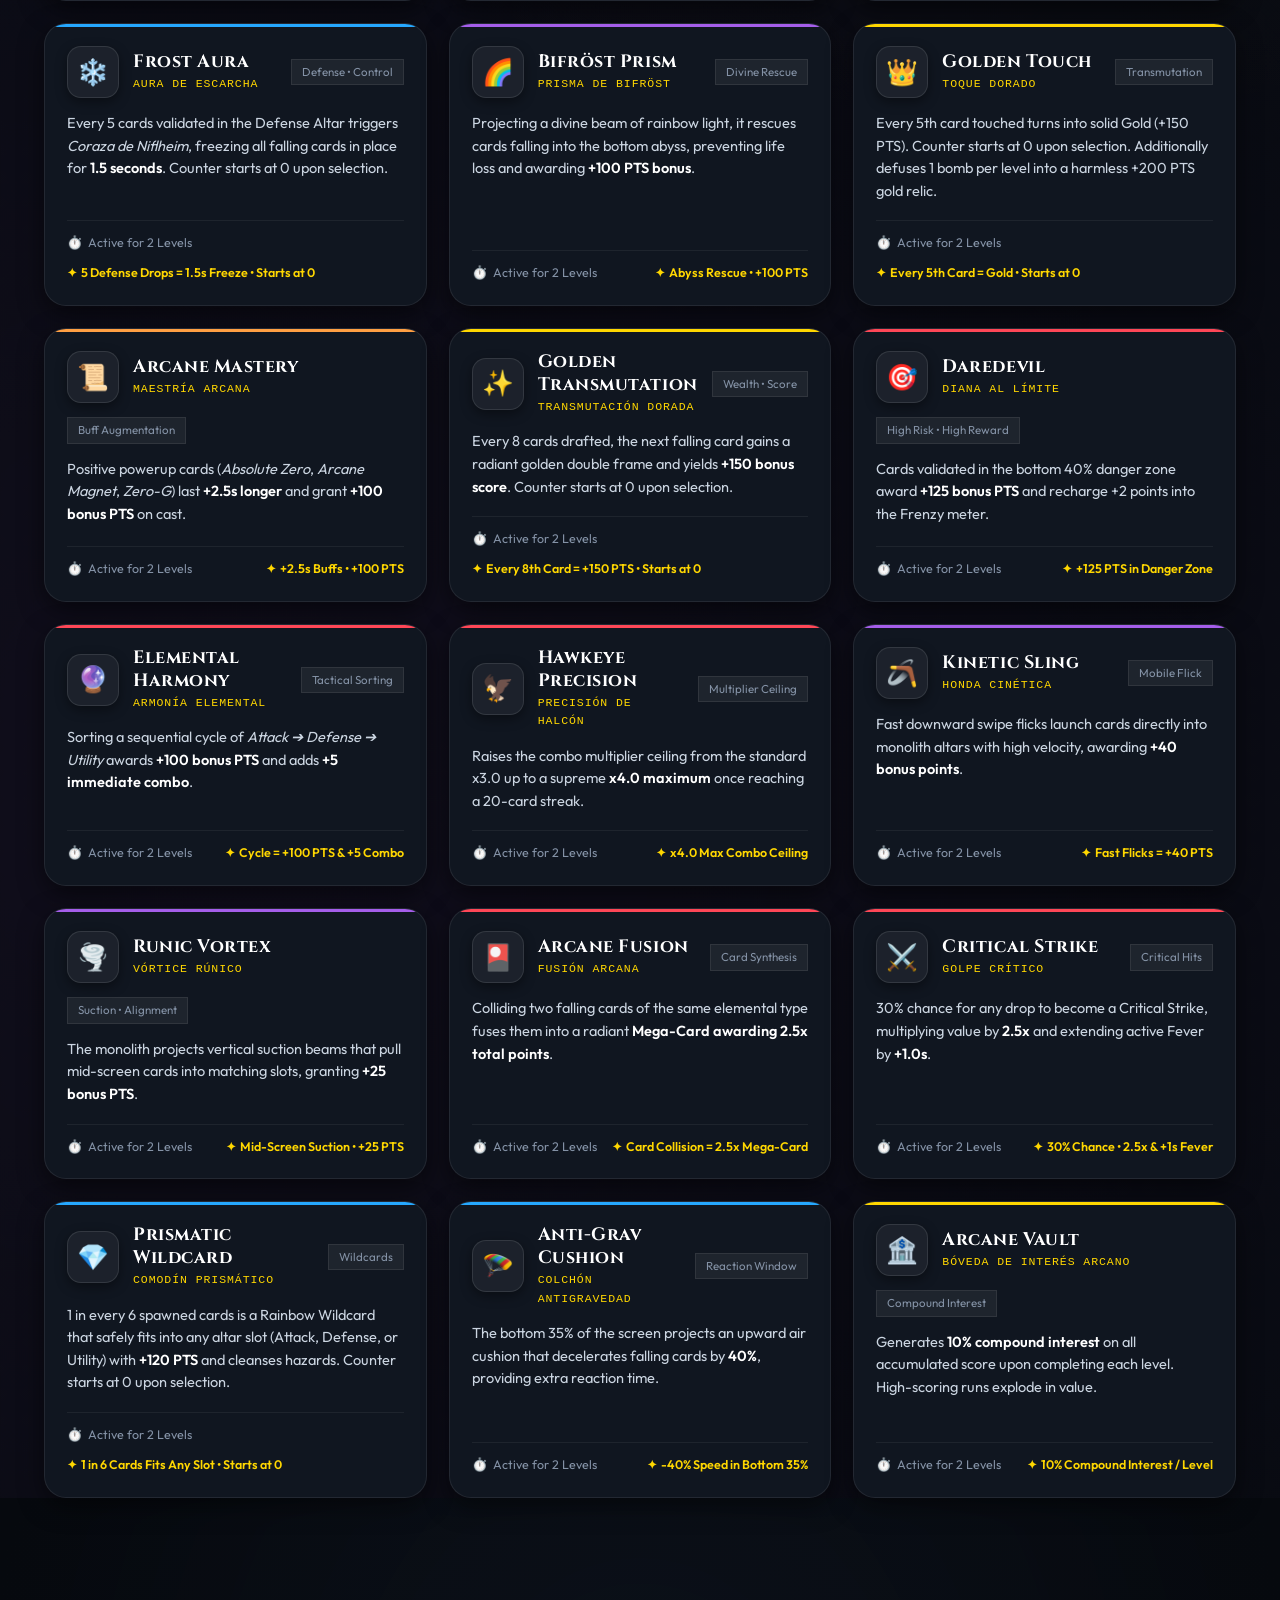
==== commit 1a70d650: "Add 3 new mythic hazard cards (Voracious Vortex, Niflheim Frost, Muspelheim Fire) and update card co" ====
--- a/roguedraft/index.html
+++ b/roguedraft/index.html
@@ -5,7 +5,7 @@
   <meta charset="UTF-8">
   <meta name="viewport" content="width=device-width, initial-scale=1.0">
   <title>Rogue Draft | Arcane Roguelike Norse Card Game — MazoteSoft</title>
-  <meta name="description" content="Rogue Draft is a real-time tactical Norse roguelike card game featuring dynamic 6-permutation monoliths, anti-fatigue Ebony ASMR audio, and 54 collectible cards.">
+  <meta name="description" content="Rogue Draft is a real-time tactical Norse roguelike card game featuring dynamic 6-permutation monoliths, anti-fatigue Ebony ASMR audio, and 57 collectible cards.">
   <meta name="keywords" content="Rogue Draft, MazoteSoft, card roguelike, card battler, Norse mythology, tactical drafting, Android indie game, Unity card game, deckbuilder">
   <meta name="author" content="MazoteSoft">
 
@@ -19,7 +19,7 @@
   <!-- Twitter Meta -->
   <meta name="twitter:card" content="summary_large_image">
   <meta name="twitter:title" content="Rogue Draft | Arcane Roguelike Norse Card Game">
-  <meta name="twitter:description" content="Tactical real-time Norse roguelike card game by MazoteSoft. 54 unique cards, 6 monolith permutations, and ebony tactile ASMR audio.">
+  <meta name="twitter:description" content="Tactical real-time Norse roguelike card game by MazoteSoft. 57 unique cards, 6 monolith permutations, and ebony tactile ASMR audio.">
   <meta name="twitter:image" content="https://mazotesoft.com/roguedraft/assets/feature_graphic.png">
 
   <!-- Favicon -->
@@ -115,7 +115,7 @@
 
         <div class="hero-stats">
           <div class="hero-stat-item">
-            <span class="stat-value gold">54</span>
+            <span class="stat-value gold">57</span>
             <span class="stat-label">Cards & Runes</span>
           </div>
           <div class="hero-stat-item">
@@ -473,7 +473,7 @@
             <span>Solar Relic Citadel</span>
           </h3>
           <p class="niche-desc">
-            Summoned from the right edge of the arena the instant you touch one of the <strong>5 Mythic Cards</strong>. 
+            Summoned from the right edge of the arena the instant you touch one of the <strong>8 Mythic Cards</strong>. 
             Channels supreme celestial energy into your run, granting massive score bursts and charging your Frenzy Meter.
           </p>
           <ul class="niche-mechanics-list">
@@ -487,7 +487,7 @@
             </li>
             <li>
               <span class="niche-bullet-icon">✦</span>
-              <span><strong>1.33x Fall Velocity:</strong> Mythic cards fall 33% faster than standard cards at any given moment, demanding razor-sharp reflexes to catch.</span>
+              <span><strong>1.5x Fall Velocity:</strong> Mythic and Special cards fall 50% faster (292.5 px/s base vs 195.0 px/s standard cards), demanding razor-sharp reflexes to catch.</span>
             </li>
             <li>
               <span class="niche-bullet-icon">✦</span>
@@ -508,7 +508,7 @@
         <span class="section-tag">OFFICIAL COMPENDIUM</span>
         <h2 class="section-title">The Arcane <span class="accent-gold">Grimoire</span></h2>
         <p class="section-subtitle">
-          54 cards and legendary relics. Every card features a golden 3:4 ratio, four rhombus-faceted corner gemstones for instantaneous type recognition, 
+          57 cards and legendary relics. Every card features a golden 3:4 ratio, four rhombus-faceted corner gemstones for instantaneous type recognition, 
           and a silver-and-basalt bottom plaque inscribed in Old Norse.
         </p>
       </div>
@@ -517,7 +517,7 @@
         <div class="grimoire-filter-bar">
           <button class="filter-btn active" data-category="all">
             <span>All Cards</span>
-            <span class="filter-count">54</span>
+            <span class="filter-count">57</span>
           </button>
           <button class="filter-btn" data-category="attack">
             <span>🔴 Attack</span>
@@ -533,7 +533,7 @@
           </button>
           <button class="filter-btn" data-category="mythic">
             <span>👑 Mythic</span>
-            <span class="filter-count">5</span>
+            <span class="filter-count">8</span>
           </button>
           <button class="filter-btn" data-category="special">
             <span>⭐ Special</span>
@@ -803,7 +803,7 @@
           </div>
           <ul class="tier-features">
             <li><span class="check-icon">✓</span><span class="tier-feature-desc">Full unlimited access (Infinite procedural roguelike runs)</span></li>
-            <li><span class="check-icon">✓</span><span class="tier-feature-desc">All 54 cards and 30 blessings unlocked</span></li>
+            <li><span class="check-icon">✓</span><span class="tier-feature-desc">All 57 cards and 30 blessings unlocked</span></li>
             <li><span class="check-icon">✓</span><span class="tier-feature-desc">All 4 core game modes available</span></li>
             <li><span class="check-icon">✓</span><span class="tier-feature-desc">Smart non-intrusive interstitials (1 every 2 games, 180s cooldown, zero mid-game interruptions)</span></li>
             <li><span class="check-icon">✓</span><span class="tier-feature-desc">Voluntary rewarded ad revive (+3 lives) on defeat</span></li>
--- a/roguedraft/styles.css
+++ b/roguedraft/styles.css
@@ -2895,8 +2895,8 @@
 }
 
 .blessing-icon-box {
-  width: 48px;
-  height: 48px;
+  width: 52px;
+  height: 52px;
   border-radius: var(--radius-md);
   background: rgba(255, 255, 255, 0.05);
   border: 1px solid rgba(255, 255, 255, 0.1);
@@ -2905,6 +2905,20 @@
   justify-content: center;
   font-size: 1.6rem;
   box-shadow: 0 4px 12px rgba(0, 0, 0, 0.4);
+  overflow: hidden;
+  position: relative;
+}
+
+.blessing-icon-img {
+  width: 42px;
+  height: 42px;
+  object-fit: contain;
+  filter: drop-shadow(0 2px 6px rgba(0, 0, 0, 0.6));
+  transition: transform 0.25s cubic-bezier(0.2, 0.8, 0.2, 1);
+}
+
+.blessing-card:hover .blessing-icon-img {
+  transform: scale(1.15);
 }
 
 .blessing-title-group {
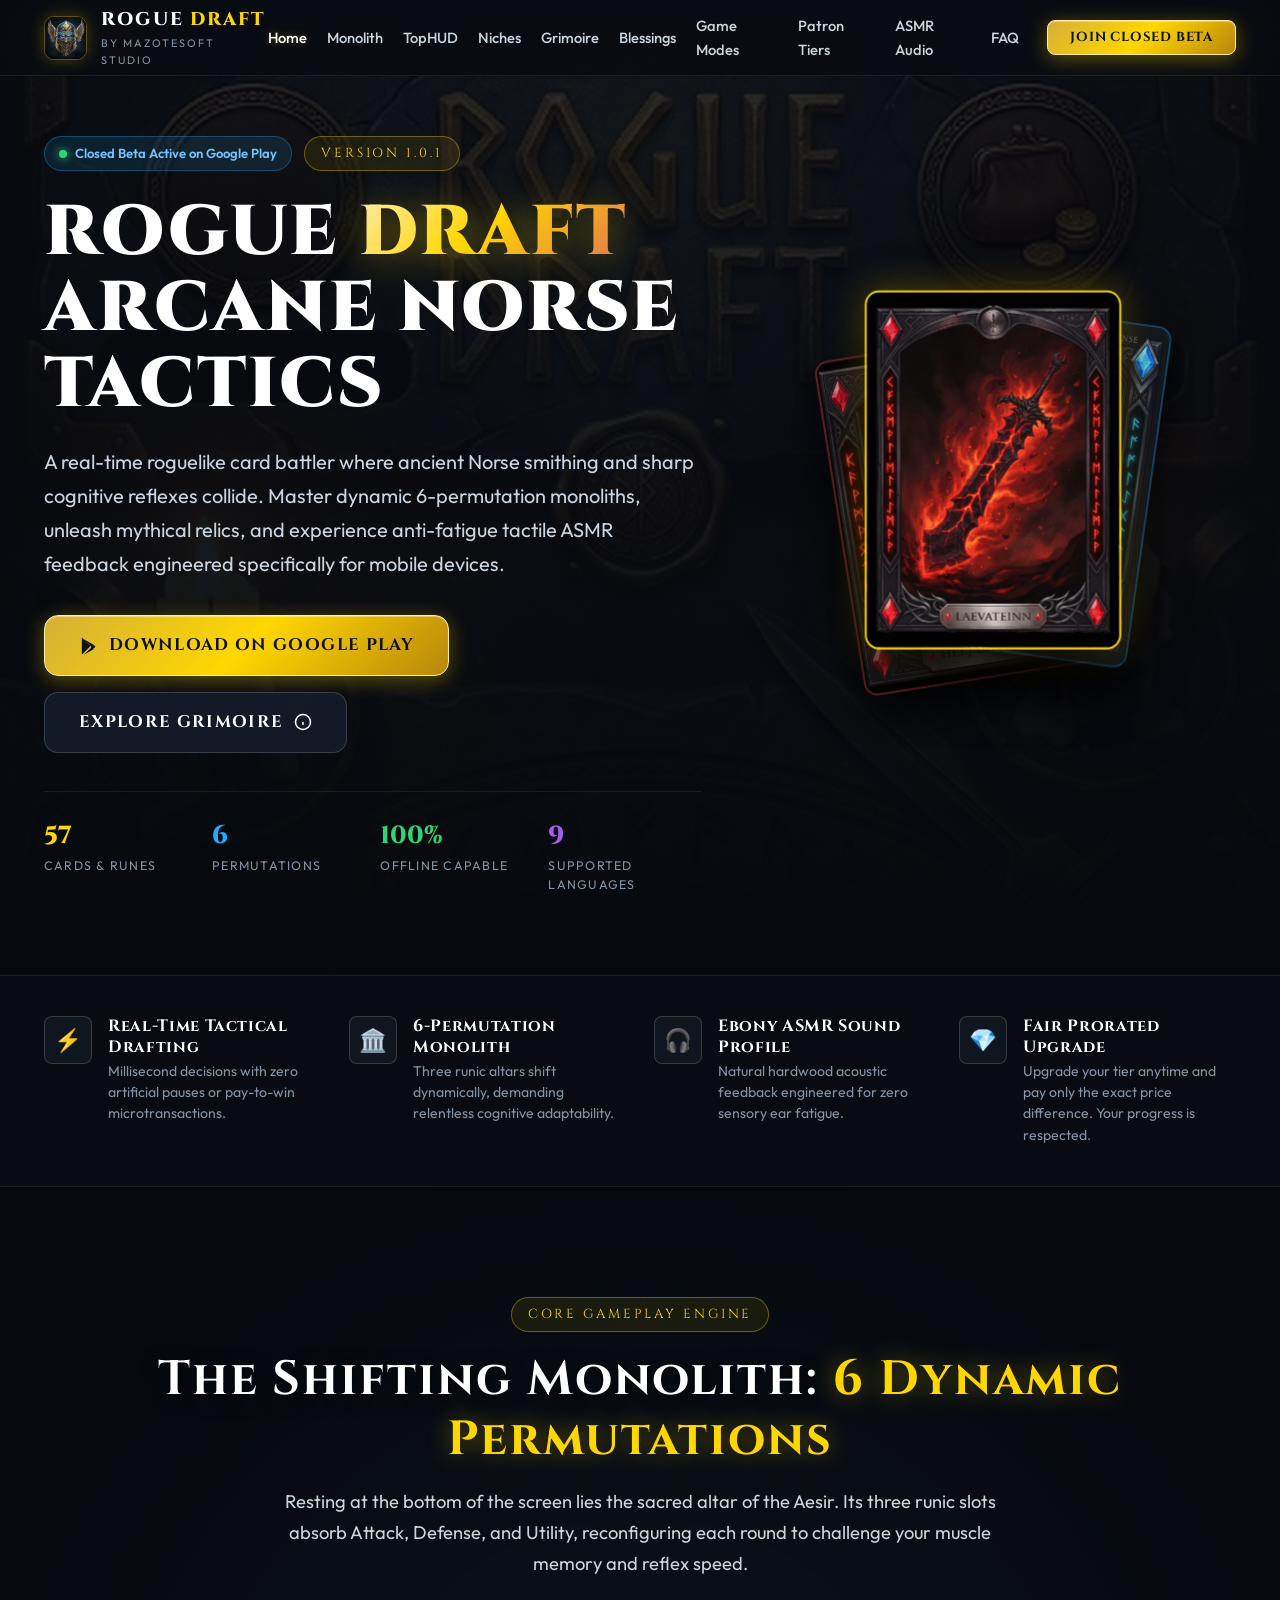
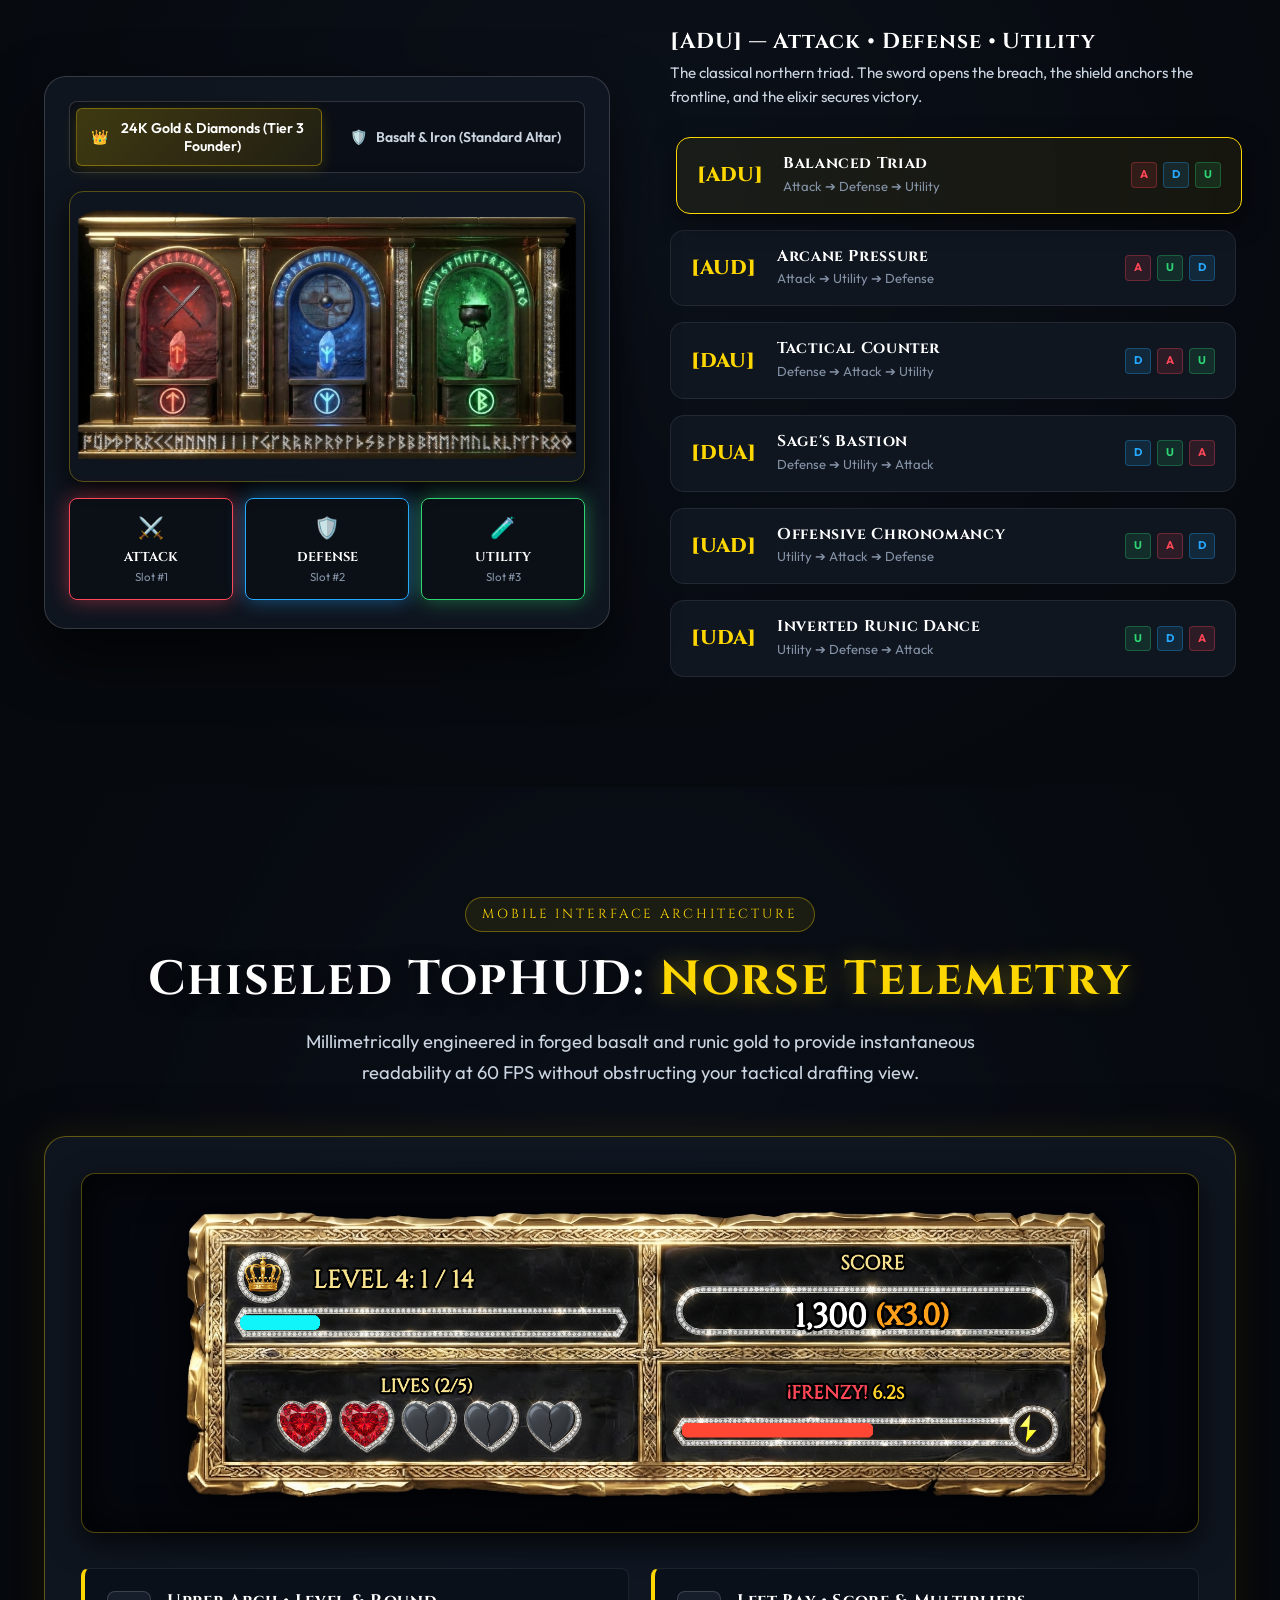
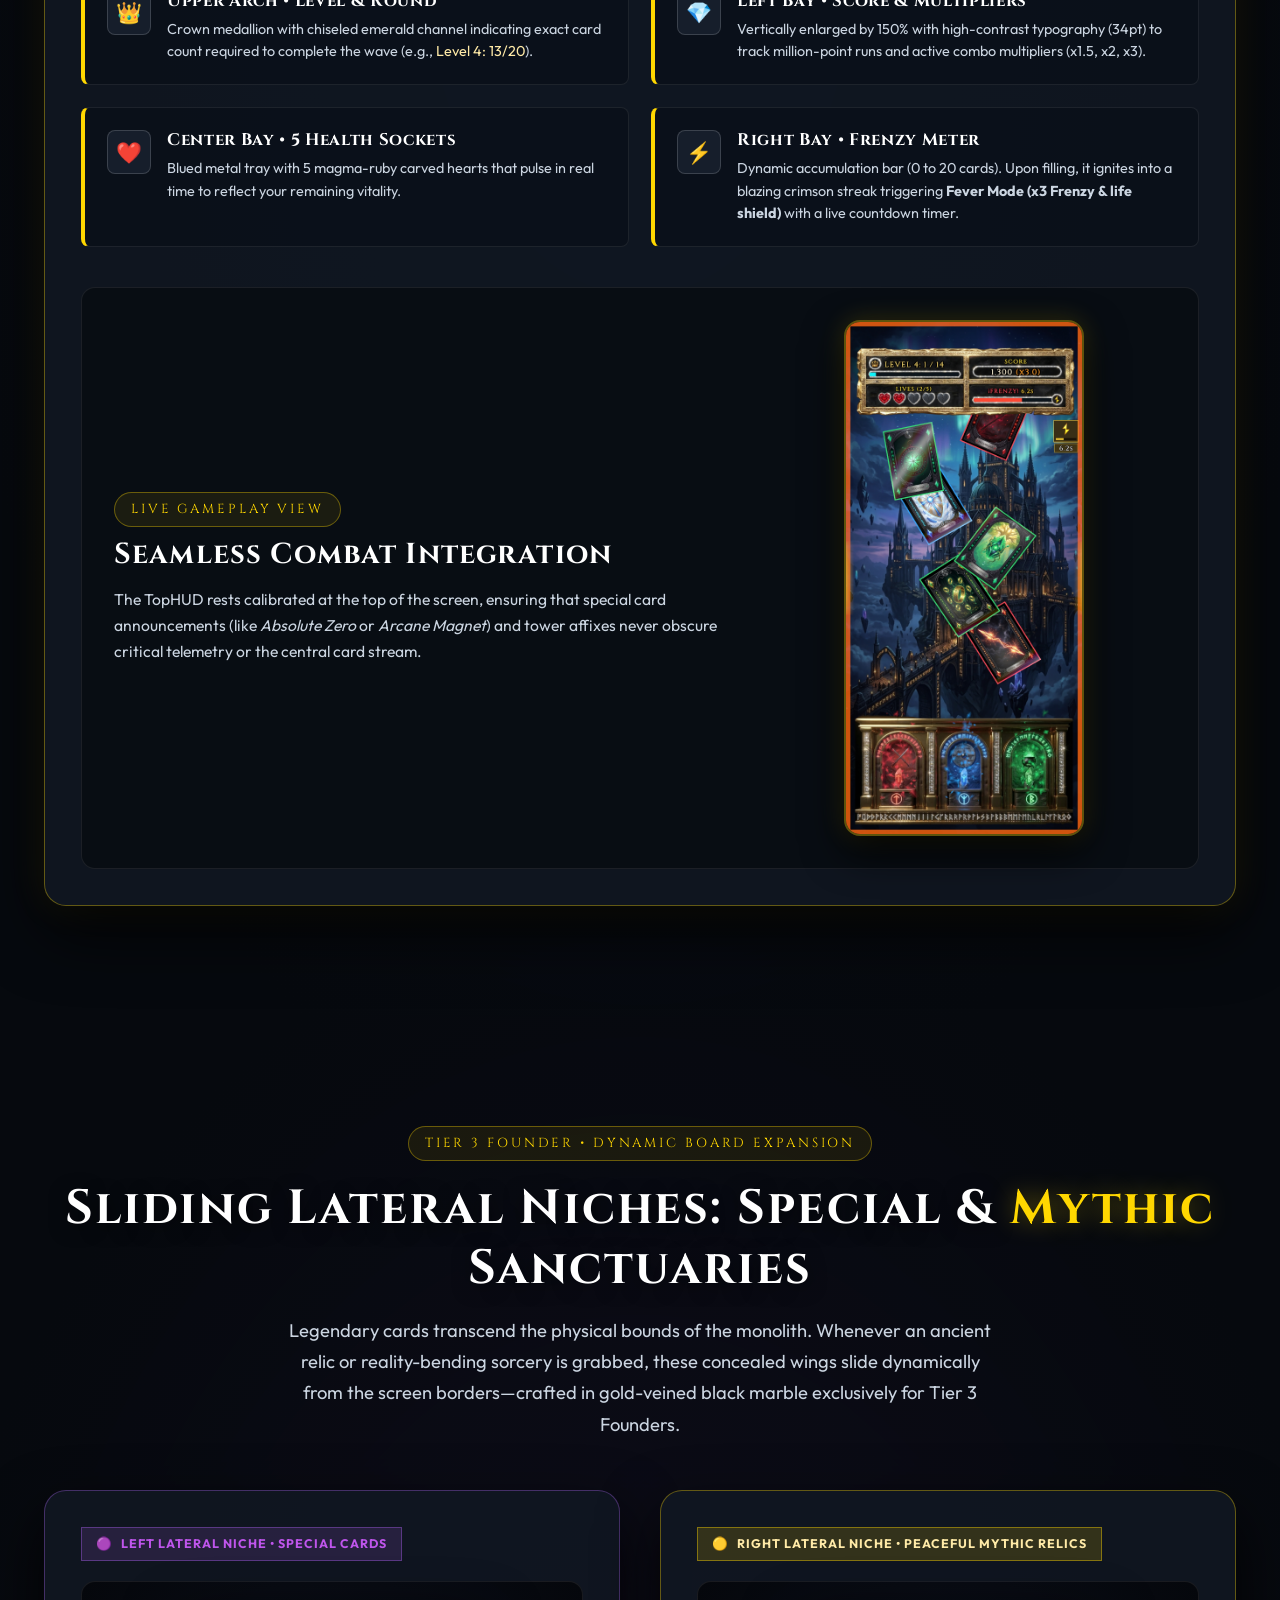
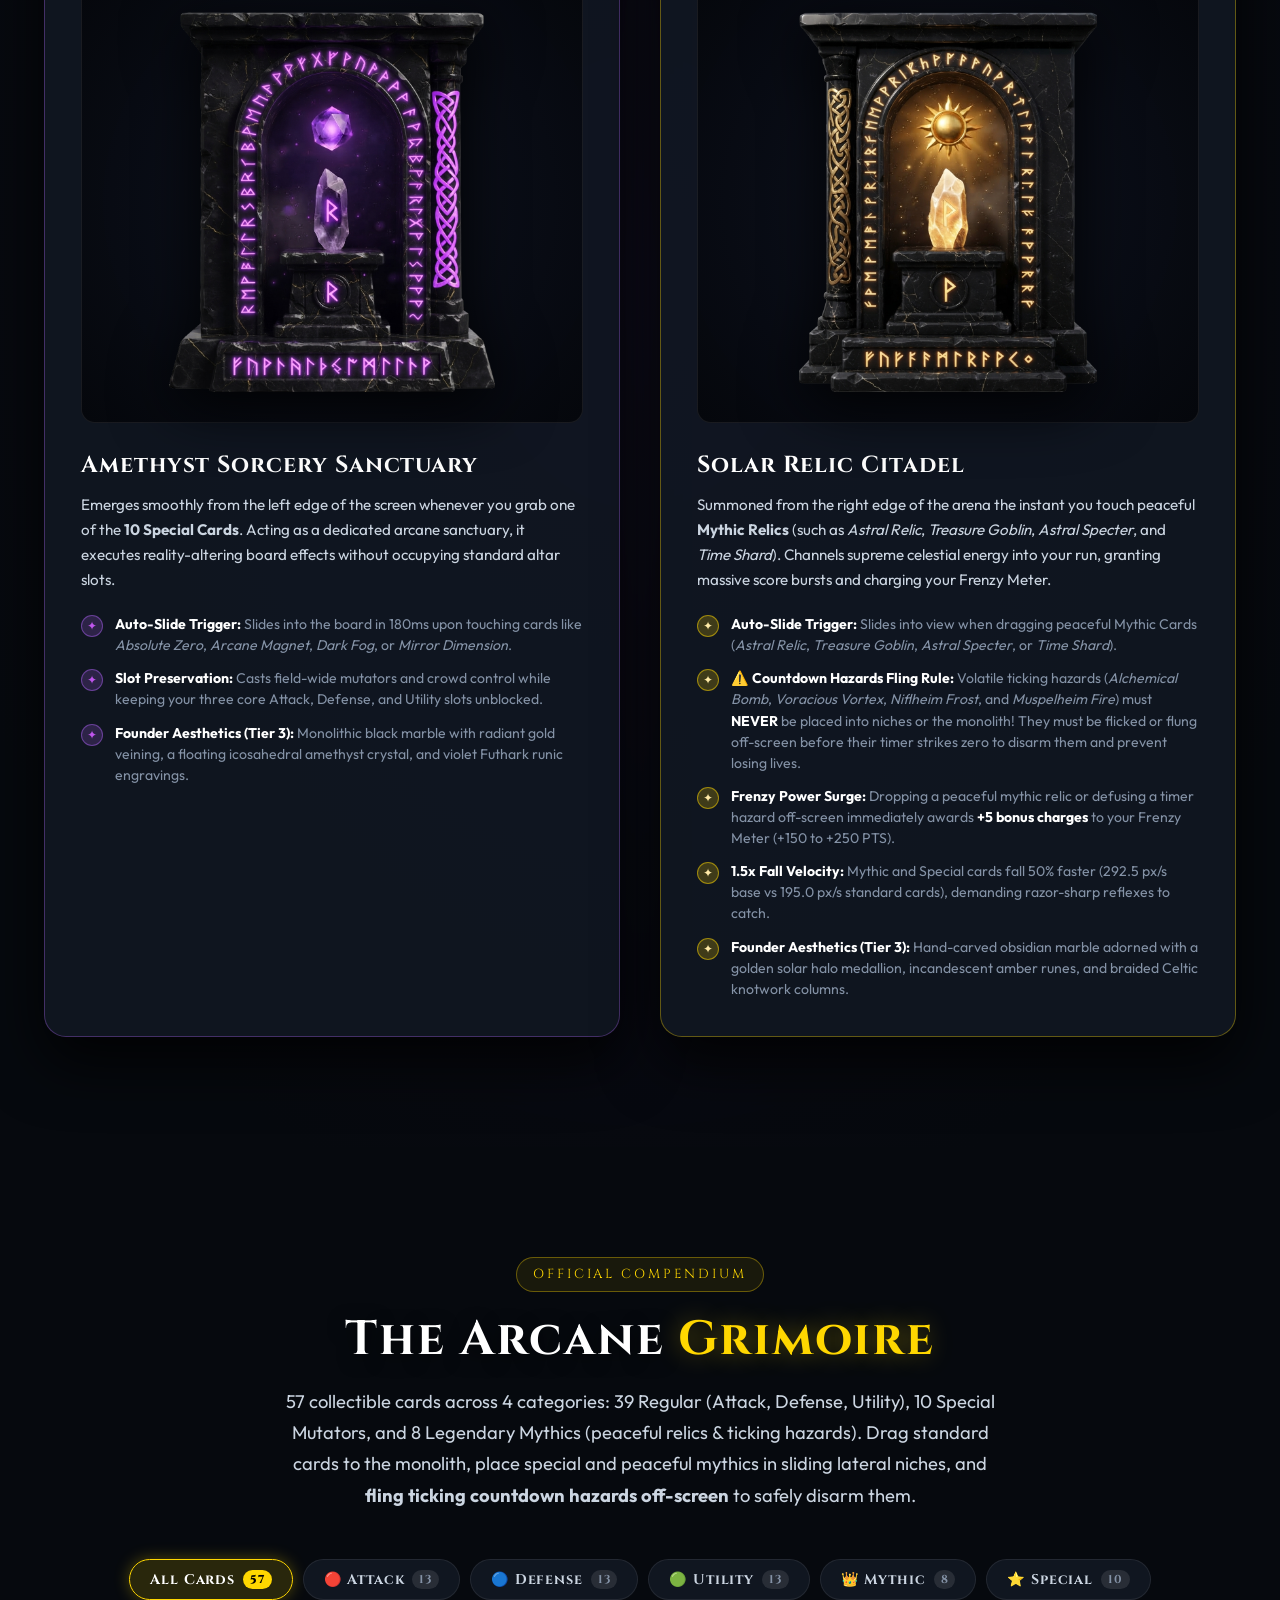
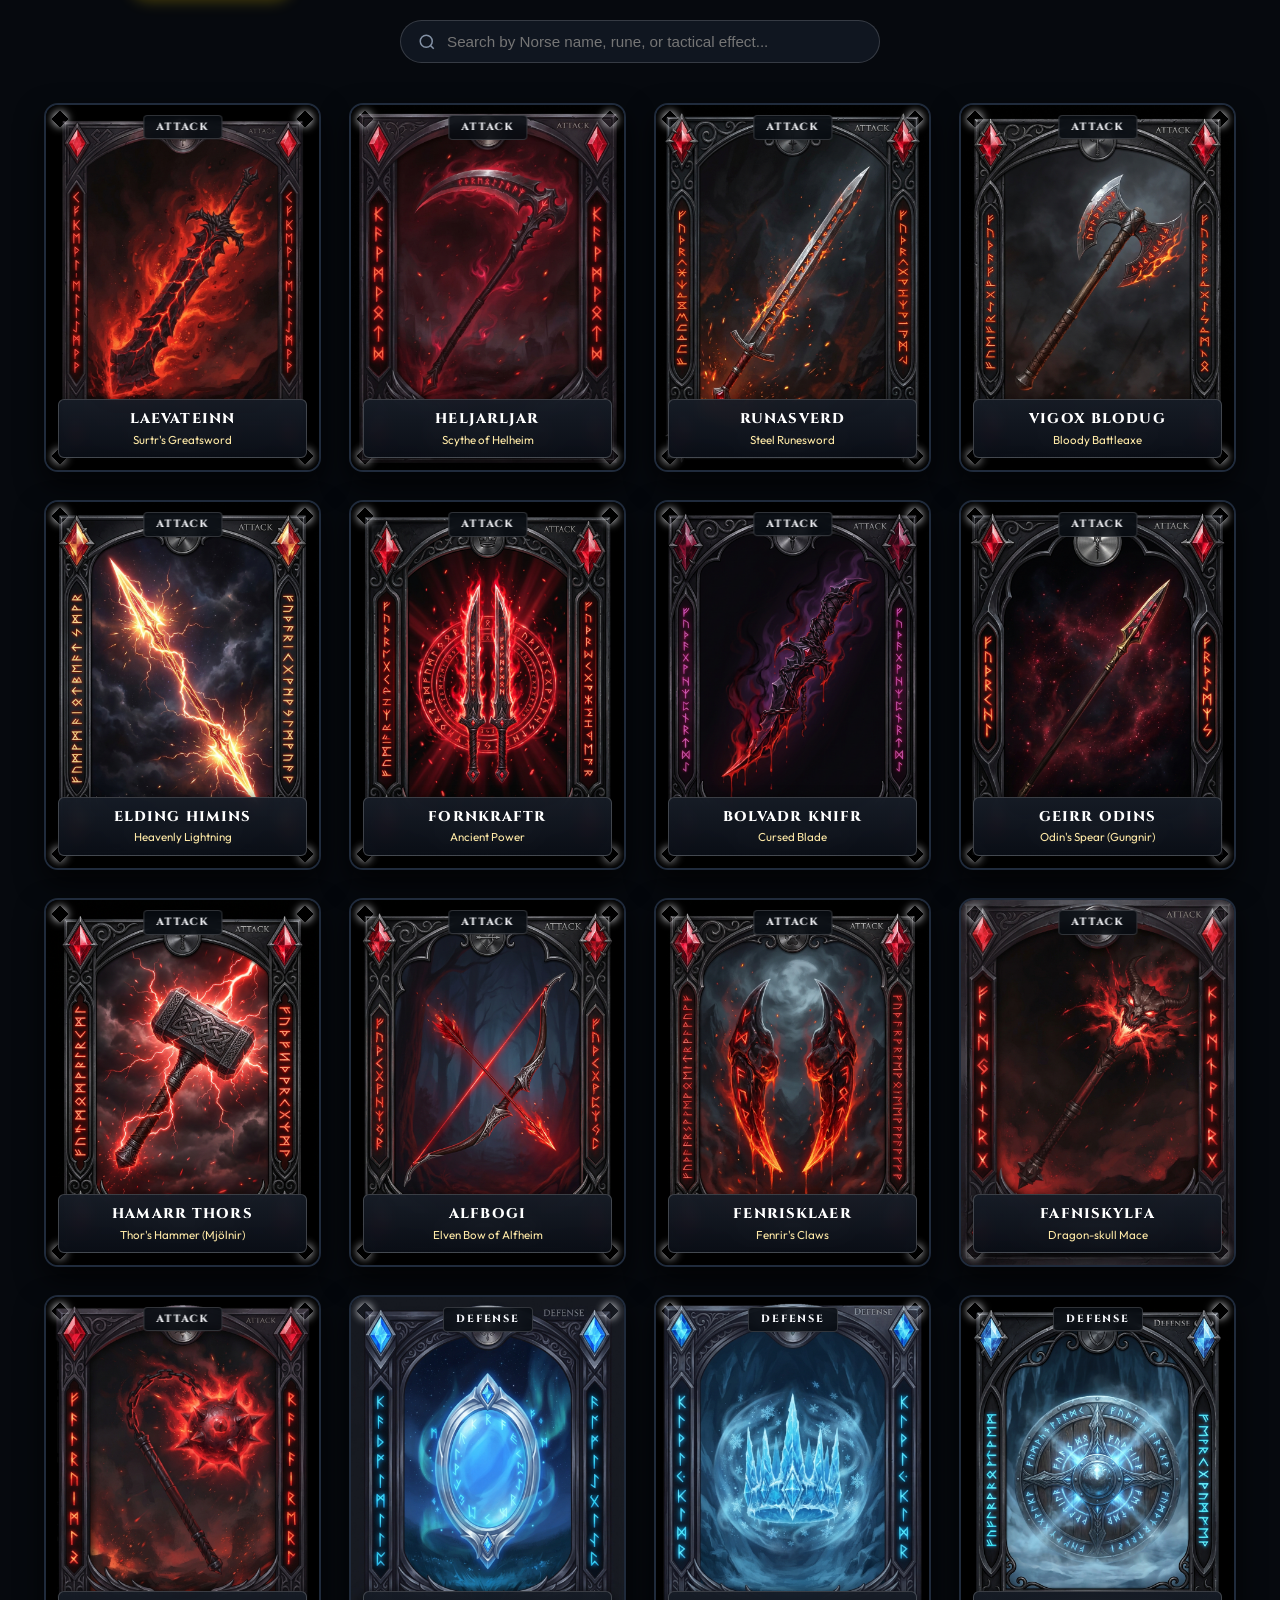
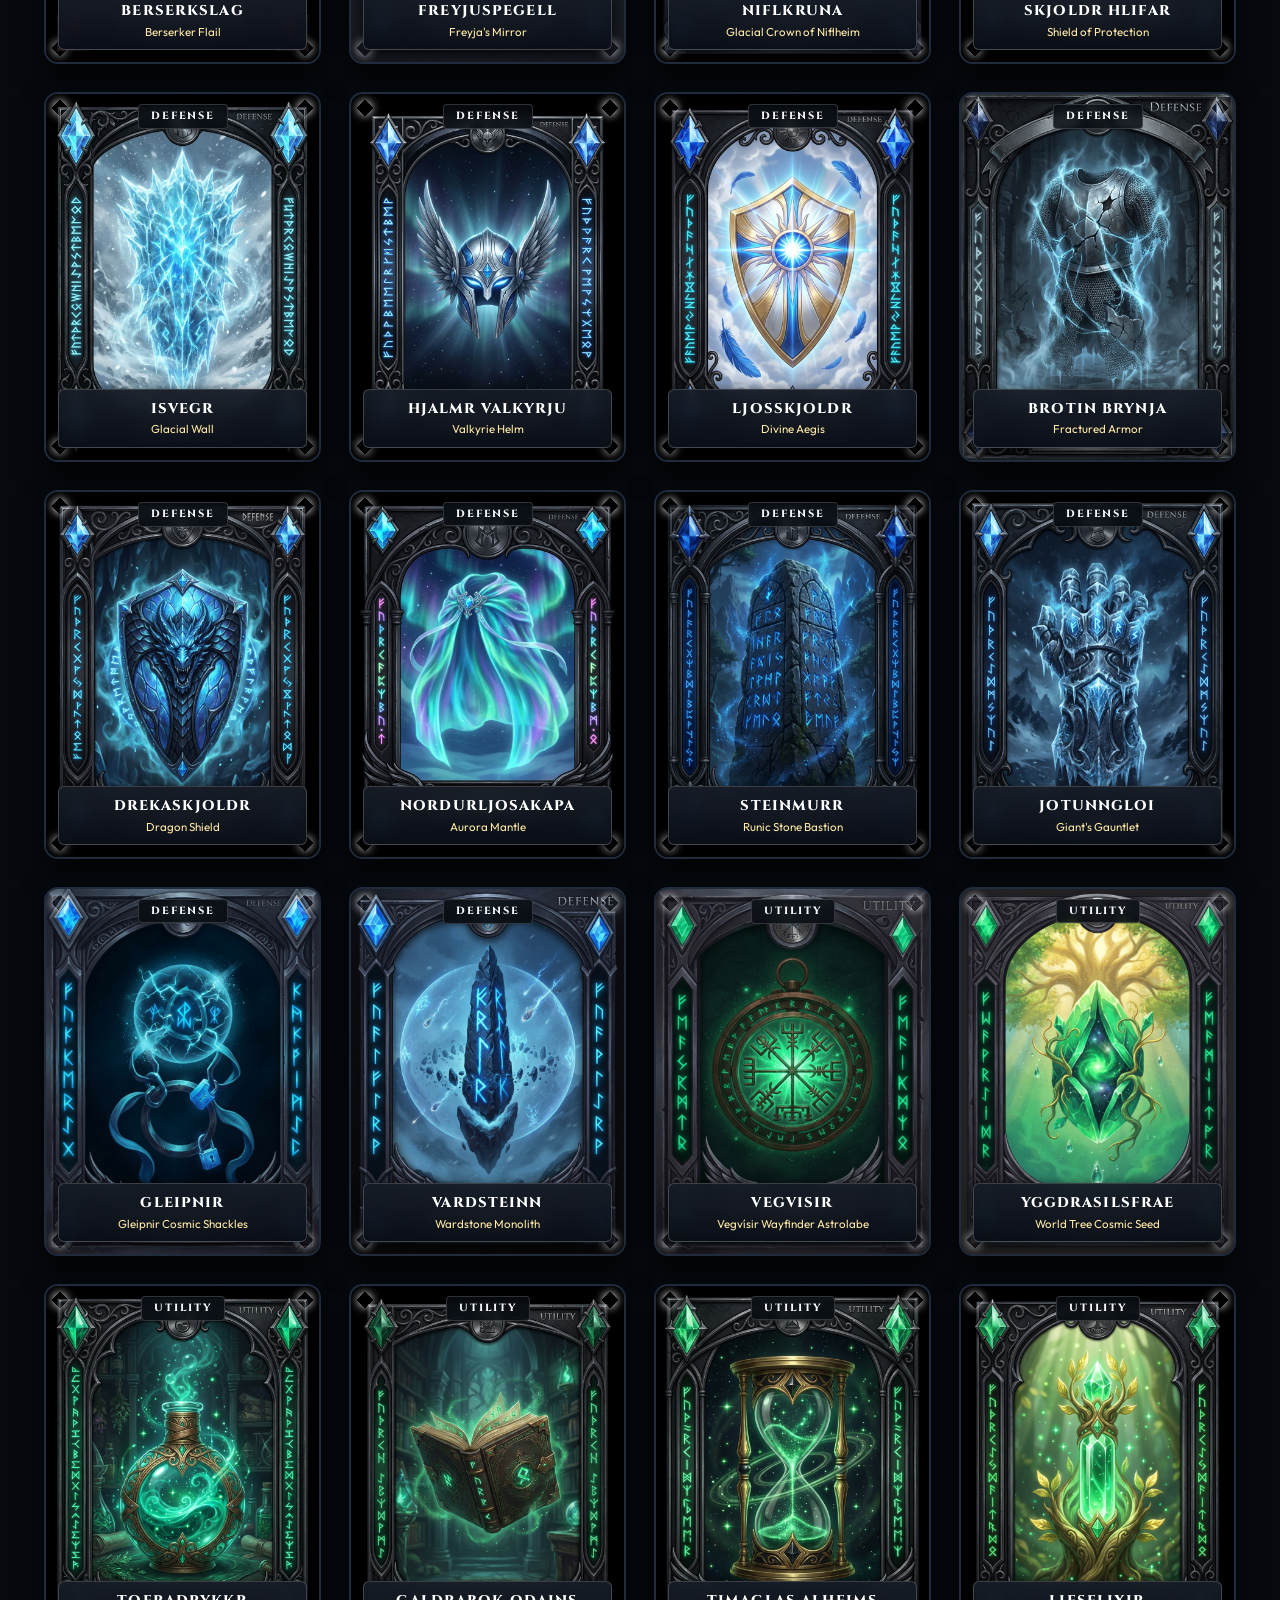
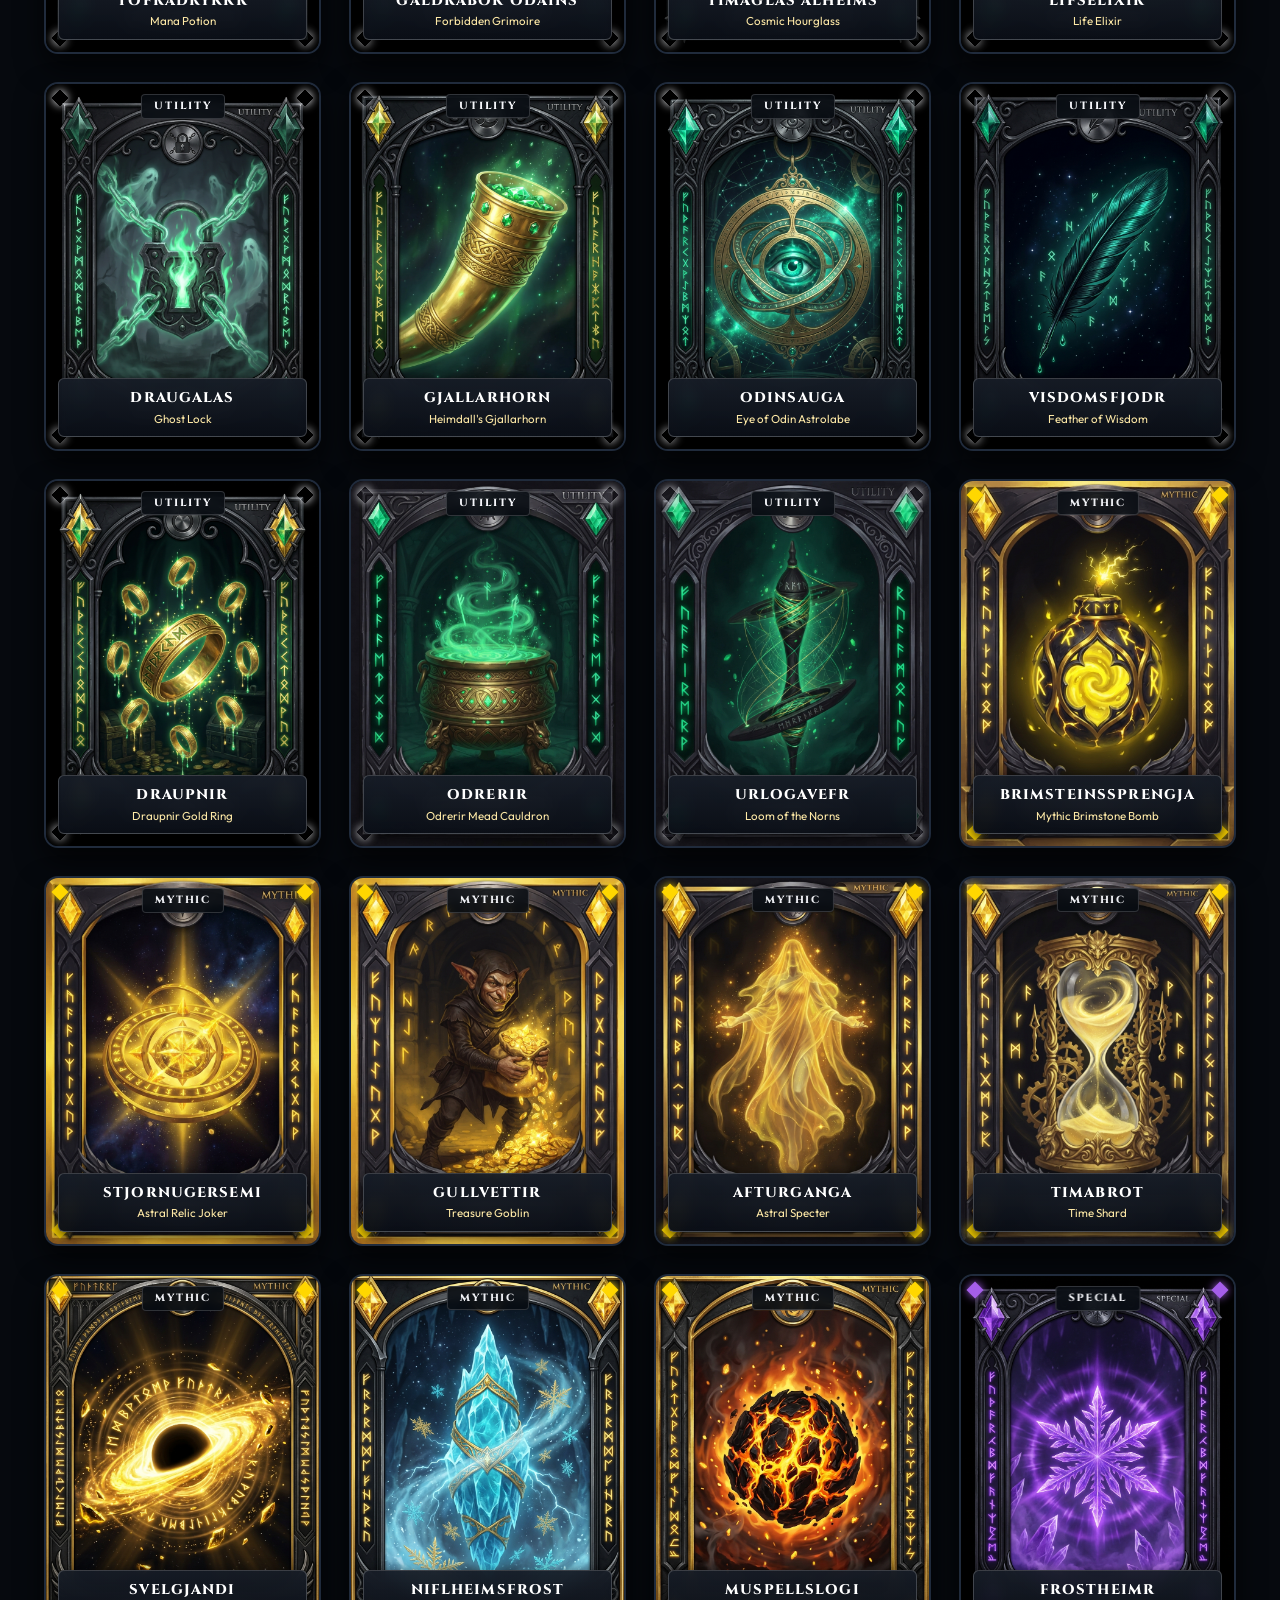
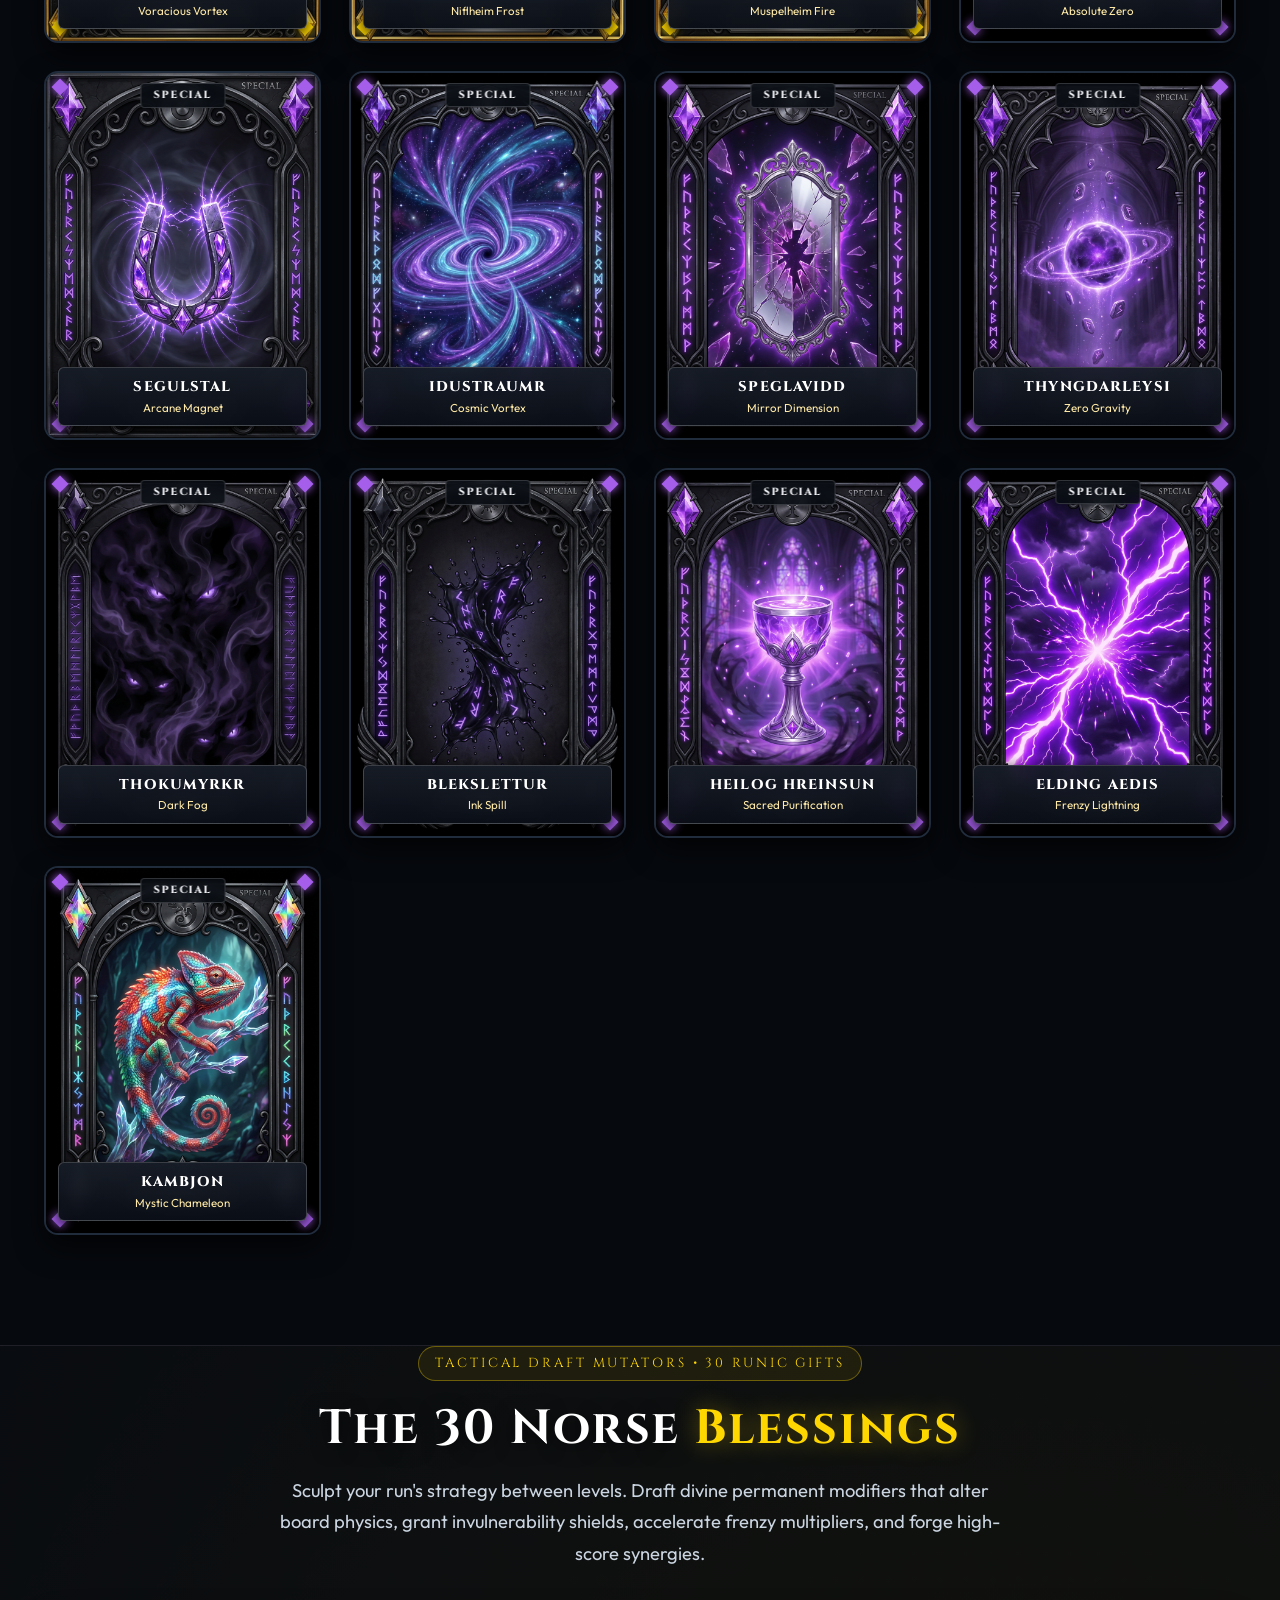
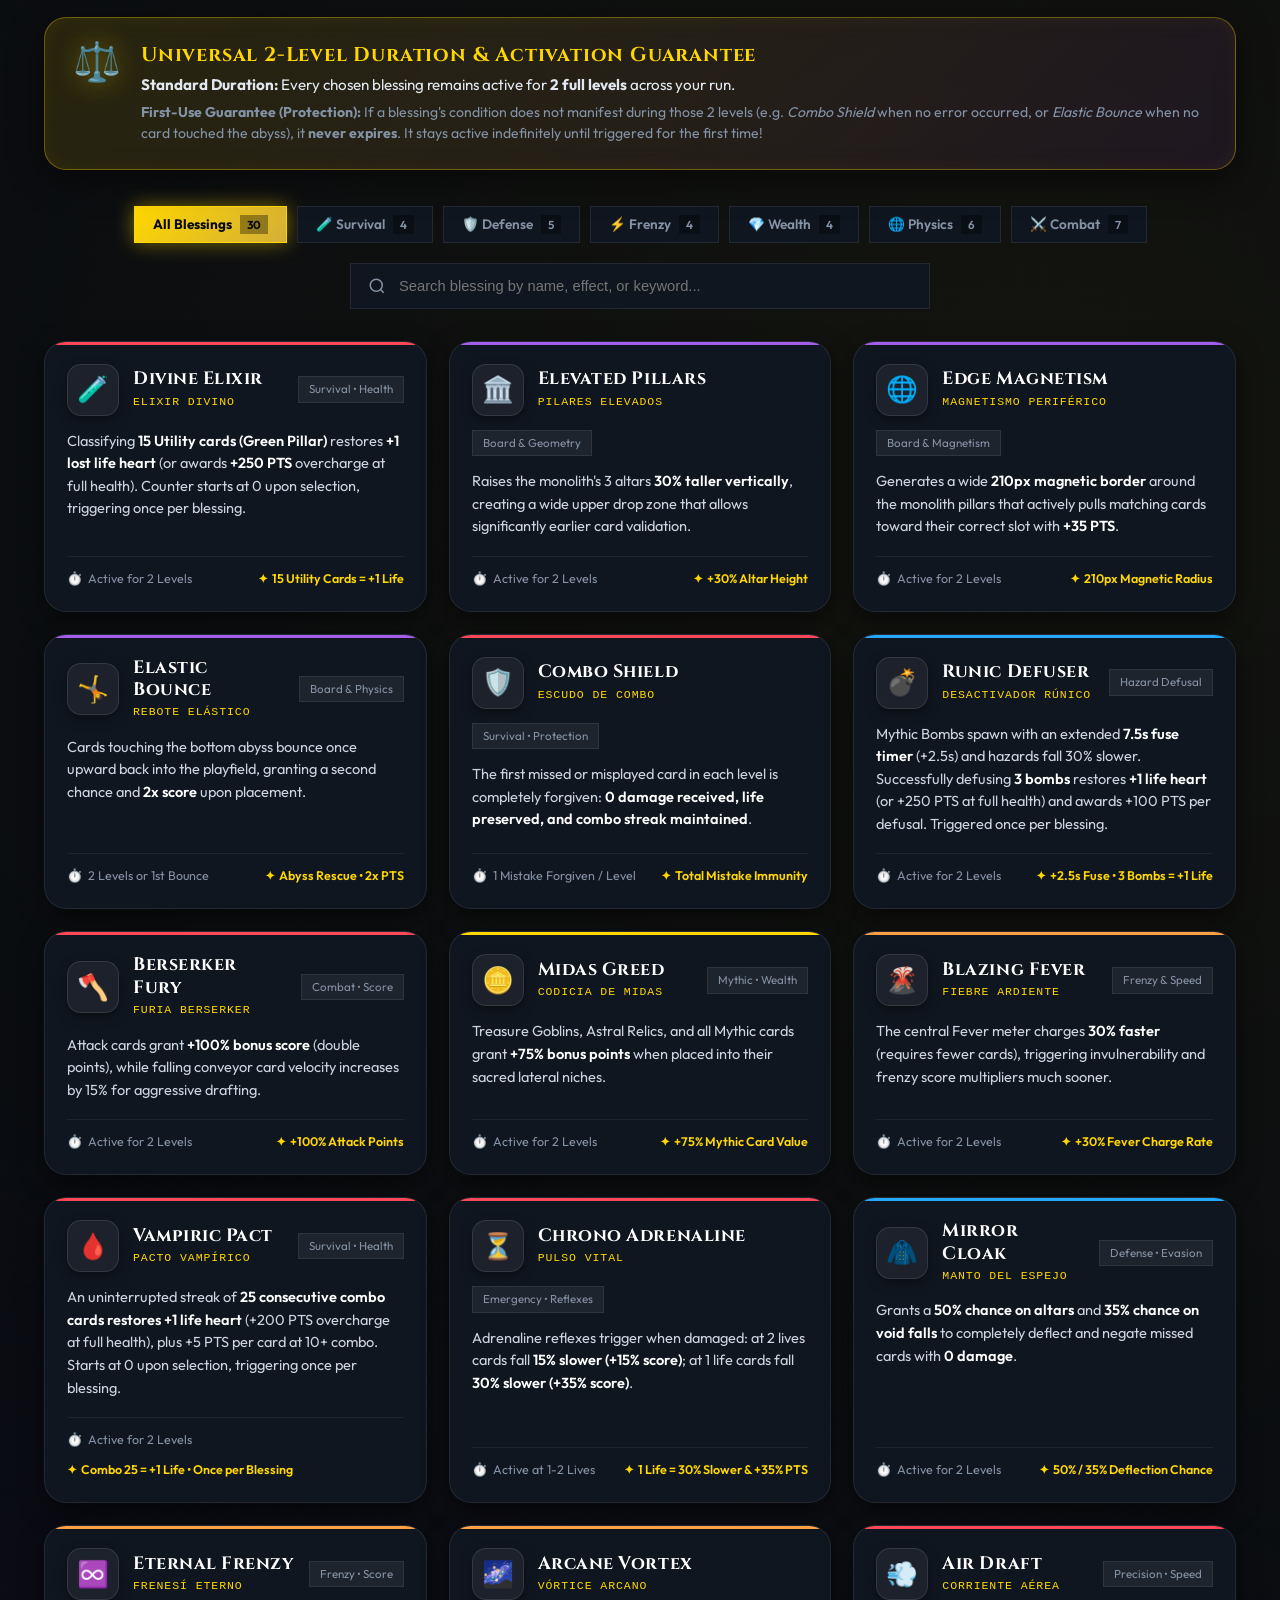
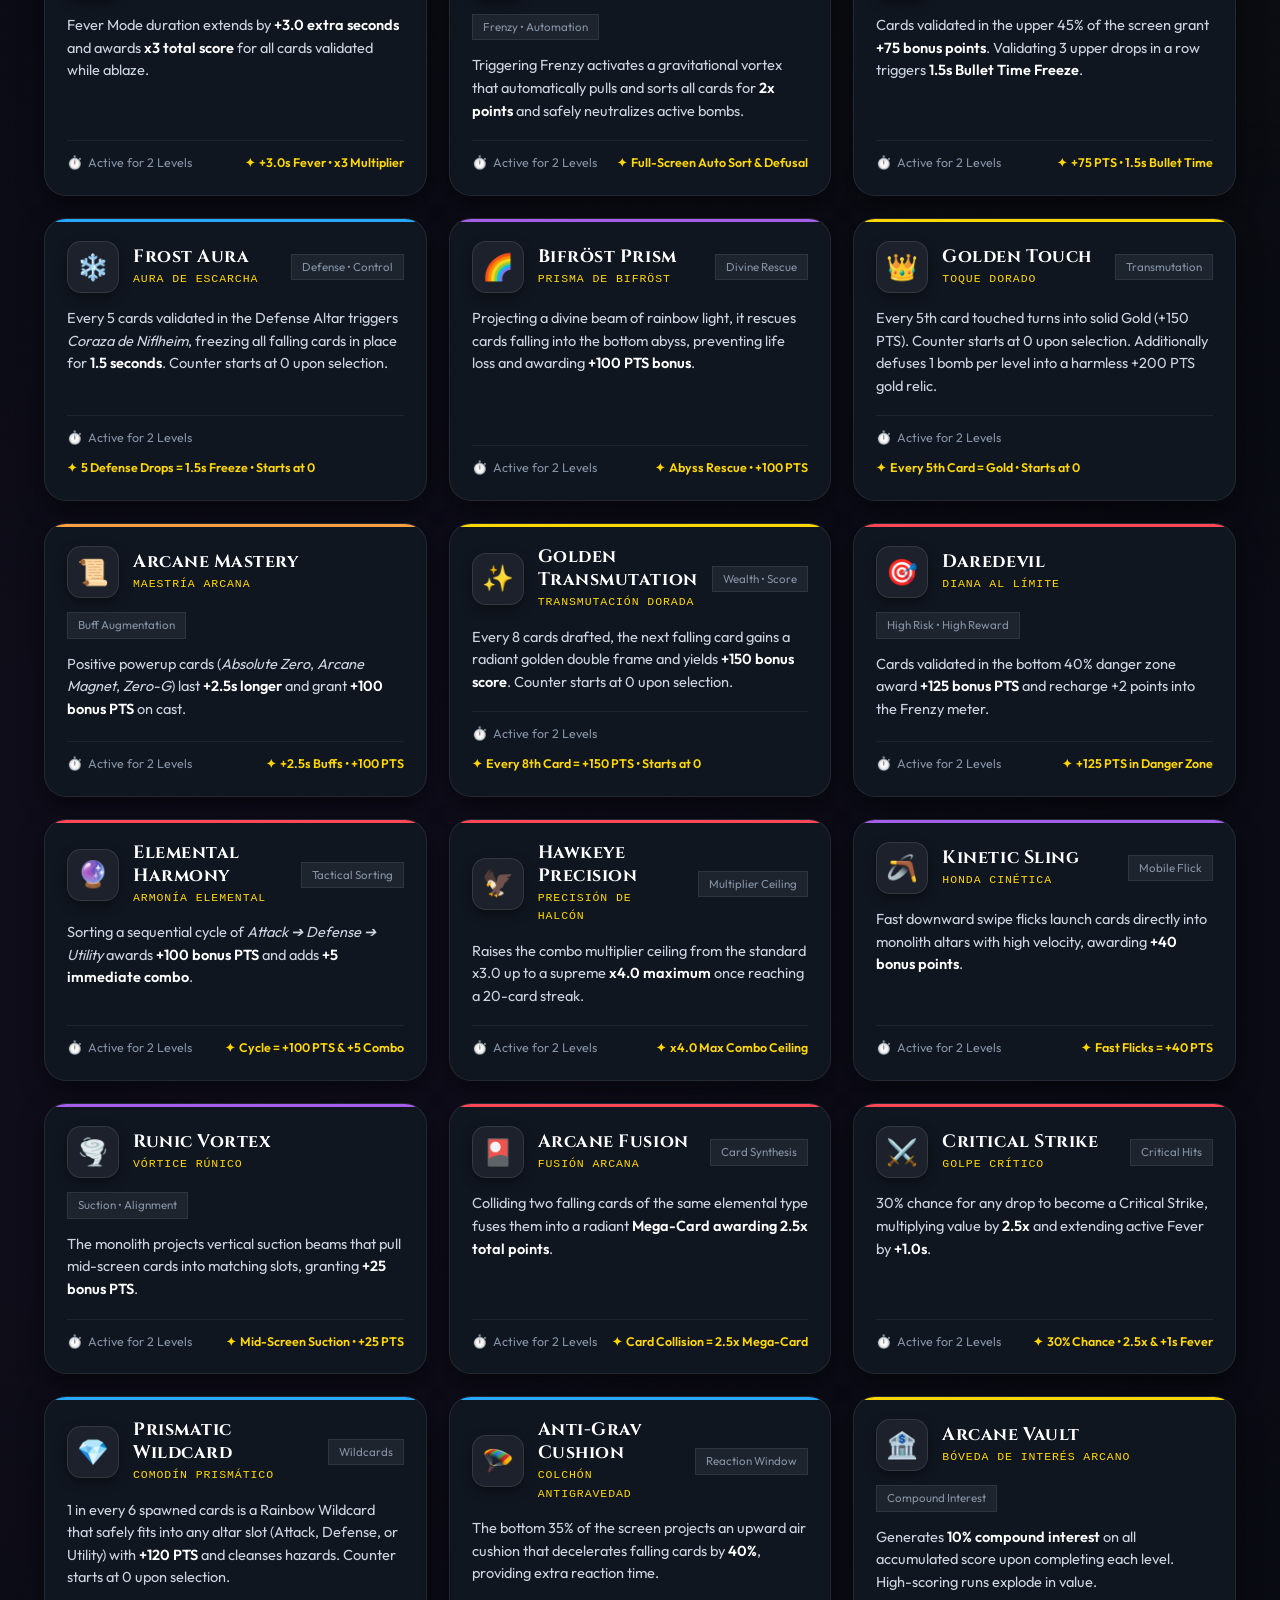
==== commit cd29cfa6: "Update Grimoire and Niche mechanics: off-screen timer hazard expulsion and 8 mythic cards compendium" ====
--- a/roguedraft/index.html
+++ b/roguedraft/index.html
@@ -464,7 +464,7 @@
         <!-- 2. RIGHT NICHE: MYTHIC CARDS -->
         <div class="niche-card niche-mythic">
           <div class="niche-badge-tag">
-            <span>🟡</span> Right Lateral Niche • Mythic Cards
+            <span>🟡</span> Right Lateral Niche • Peaceful Mythic Relics
           </div>
           <div class="niche-img-container">
             <img src="/roguedraft/assets/niche_mythic_right.png" alt="Right Lateral Niche in Tier 3 Black Marble for Mythic Cards" loading="lazy">
@@ -473,17 +473,21 @@
             <span>Solar Relic Citadel</span>
           </h3>
           <p class="niche-desc">
-            Summoned from the right edge of the arena the instant you touch one of the <strong>8 Mythic Cards</strong>. 
+            Summoned from the right edge of the arena the instant you touch peaceful <strong>Mythic Relics</strong> (such as <em>Astral Relic</em>, <em>Treasure Goblin</em>, <em>Astral Specter</em>, and <em>Time Shard</em>). 
             Channels supreme celestial energy into your run, granting massive score bursts and charging your Frenzy Meter.
           </p>
           <ul class="niche-mechanics-list">
             <li>
               <span class="niche-bullet-icon">✦</span>
-              <span><strong>Auto-Slide Trigger:</strong> Slides into view when dragging <em>Astral Relic</em>, <em>Loot Goblin</em>, <em>Time Shard</em>, <em>Astral Specter</em>, or <em>Alchemical Bomb</em>.</span>
+              <span><strong>Auto-Slide Trigger:</strong> Slides into view when dragging peaceful Mythic Cards (<em>Astral Relic</em>, <em>Treasure Goblin</em>, <em>Astral Specter</em>, or <em>Time Shard</em>).</span>
             </li>
             <li>
               <span class="niche-bullet-icon">✦</span>
-              <span><strong>Frenzy Power Surge:</strong> Dropping a mythic card unleashes a runic shockwave that immediately awards <strong>+5 bonus charges</strong> to your Frenzy Meter.</span>
+              <span><strong>⚠️ Countdown Hazards Fling Rule:</strong> Volatile ticking hazards (<em>Alchemical Bomb</em>, <em>Voracious Vortex</em>, <em>Niflheim Frost</em>, and <em>Muspelheim Fire</em>) must <strong>NEVER</strong> be placed into niches or the monolith! They must be flicked or flung off-screen before their timer strikes zero to disarm them and prevent losing lives.</span>
+            </li>
+            <li>
+              <span class="niche-bullet-icon">✦</span>
+              <span><strong>Frenzy Power Surge:</strong> Dropping a peaceful mythic relic or defusing a timer hazard off-screen immediately awards <strong>+5 bonus charges</strong> to your Frenzy Meter (+150 to +250 PTS).</span>
             </li>
             <li>
               <span class="niche-bullet-icon">✦</span>
@@ -508,8 +512,8 @@
         <span class="section-tag">OFFICIAL COMPENDIUM</span>
         <h2 class="section-title">The Arcane <span class="accent-gold">Grimoire</span></h2>
         <p class="section-subtitle">
-          57 cards and legendary relics. Every card features a golden 3:4 ratio, four rhombus-faceted corner gemstones for instantaneous type recognition, 
-          and a silver-and-basalt bottom plaque inscribed in Old Norse.
+          57 collectible cards across 4 categories: 39 Regular (Attack, Defense, Utility), 10 Special Mutators, and 8 Legendary Mythics (peaceful relics & ticking hazards). 
+          Drag standard cards to the monolith, place special and peaceful mythics in sliding lateral niches, and <strong>fling ticking countdown hazards off-screen</strong> to safely disarm them.
         </p>
       </div>
 
@@ -721,11 +725,11 @@
             <span class="mode-badge badge-speed">Defusal</span>
           </div>
           <h3>Bomb Rush (10x)</h3>
-          <p>Alchemical bomb invasion. Rapidly flick and swipe volatile Mythic Bombs toward lateral niches before they detonate upon the monolith.</p>
+          <p>Alchemical countdown invasion. Rapidly flick and fling volatile countdown hazards off-screen to safely disarm them before they detonate upon the monolith.</p>
           <ul class="mode-features-list">
-            <li>Active discard mechanic (Flick Out)</li>
-            <li>Dual lateral niche management</li>
-            <li>High-intensity precision training</li>
+            <li>Active off-screen expulsion mechanic (Fling/Flick to Disarm)</li>
+            <li>Four ticking hazards (Sulfur Bomb, Void Vortex, Glacial Frost, Magma Fire)</li>
+            <li>High-intensity precision reflex training</li>
           </ul>
         </div>
 
@@ -1040,6 +1044,18 @@
 
         <div class="faq-item">
           <button class="faq-question">
+            <span>How do I disarm cards with a countdown timer (Bombs, Vortices, Frost, and Fire)?</span>
+            <span class="faq-chevron">▼</span>
+          </button>
+          <div class="faq-answer">
+            <p>
+              Cards with a ticking countdown timer (<em>Alchemical Bomb</em>, <em>Voracious Vortex</em>, <em>Niflheim Frost</em>, and <em>Muspelheim Fire</em>) <strong>must be flicked or flung off-screen</strong> before their countdown hits zero! Dragging or dropping them onto the 3 monolith pillars or lateral niches will cause them to explode, costing you 1 life heart and breaking your combo streak. Disarming them off-screen rewards high bonus points (+150 to +250 PTS) and +5 Fever charges.
+            </p>
+          </div>
+        </div>
+
+        <div class="faq-item">
+          <button class="faq-question">
             <span>How does the Prorated Upgrade system work?</span>
             <span class="faq-chevron">▼</span>
           </button>
